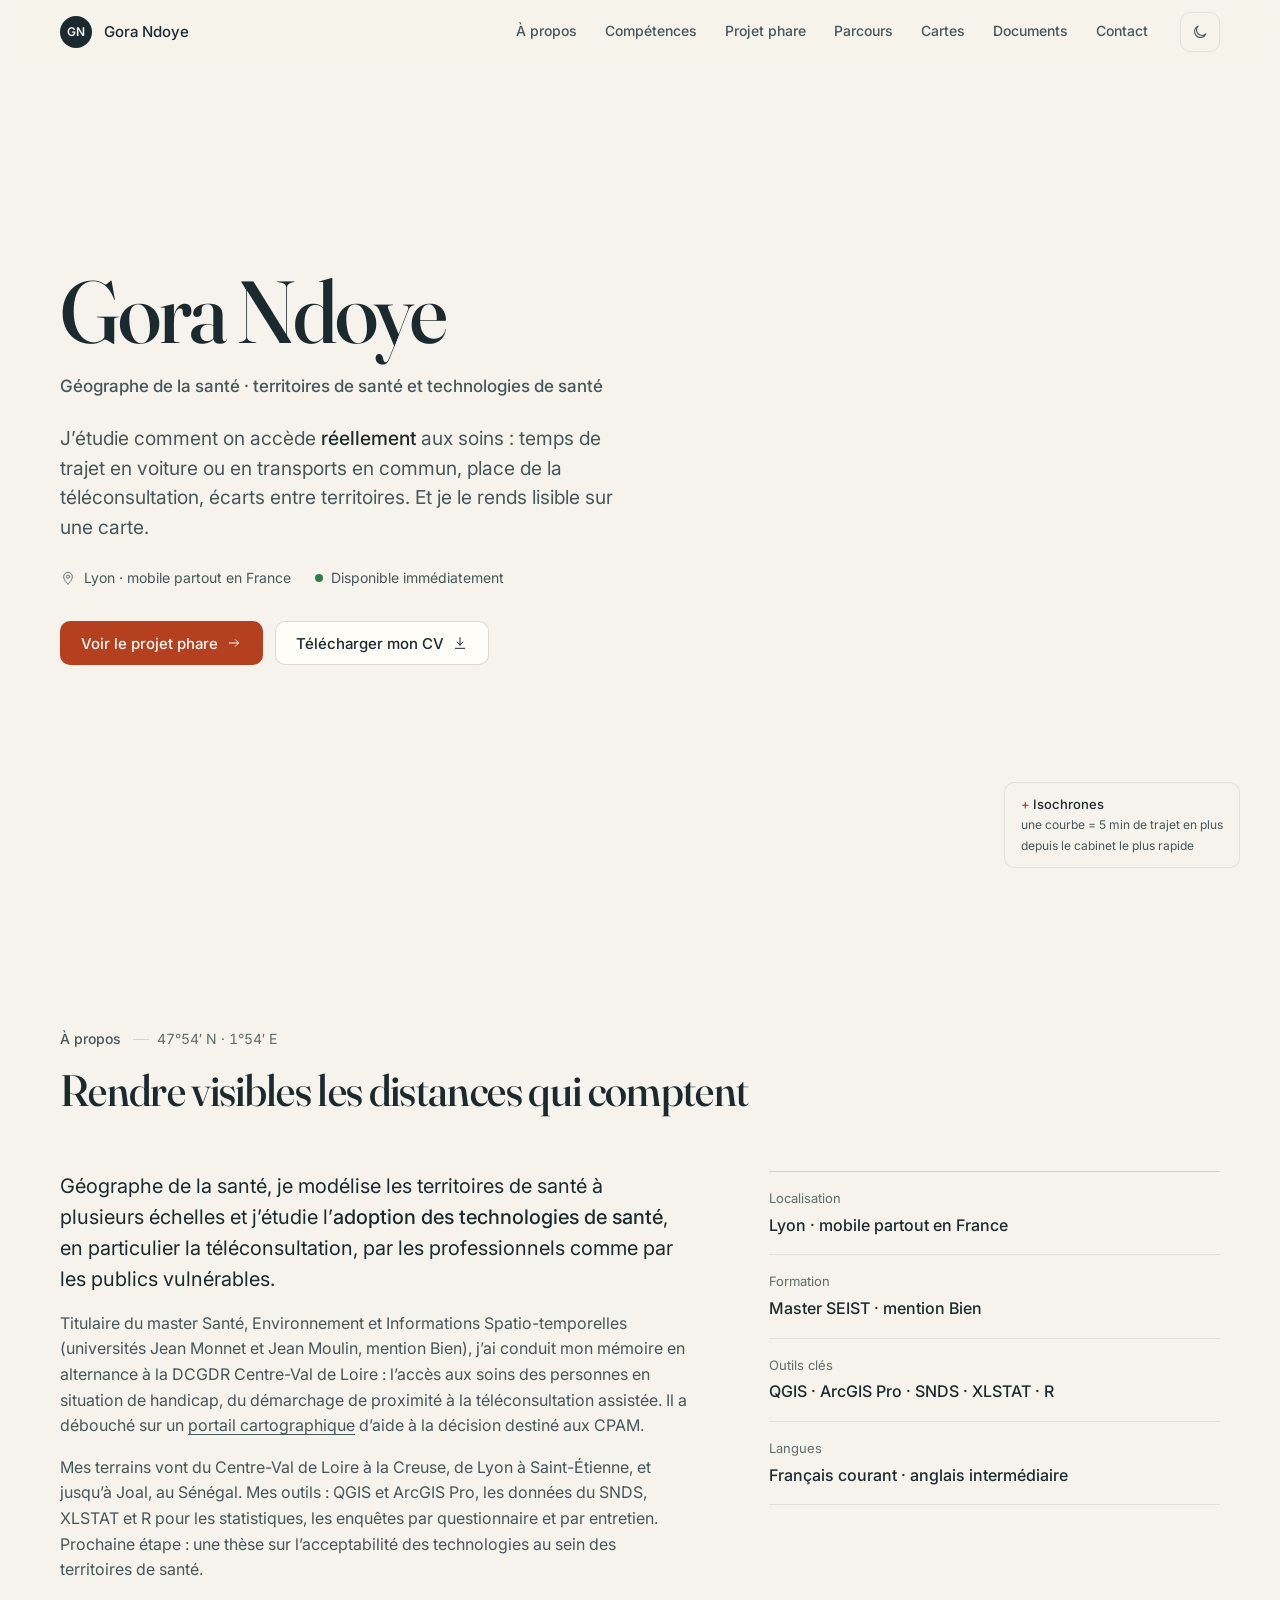
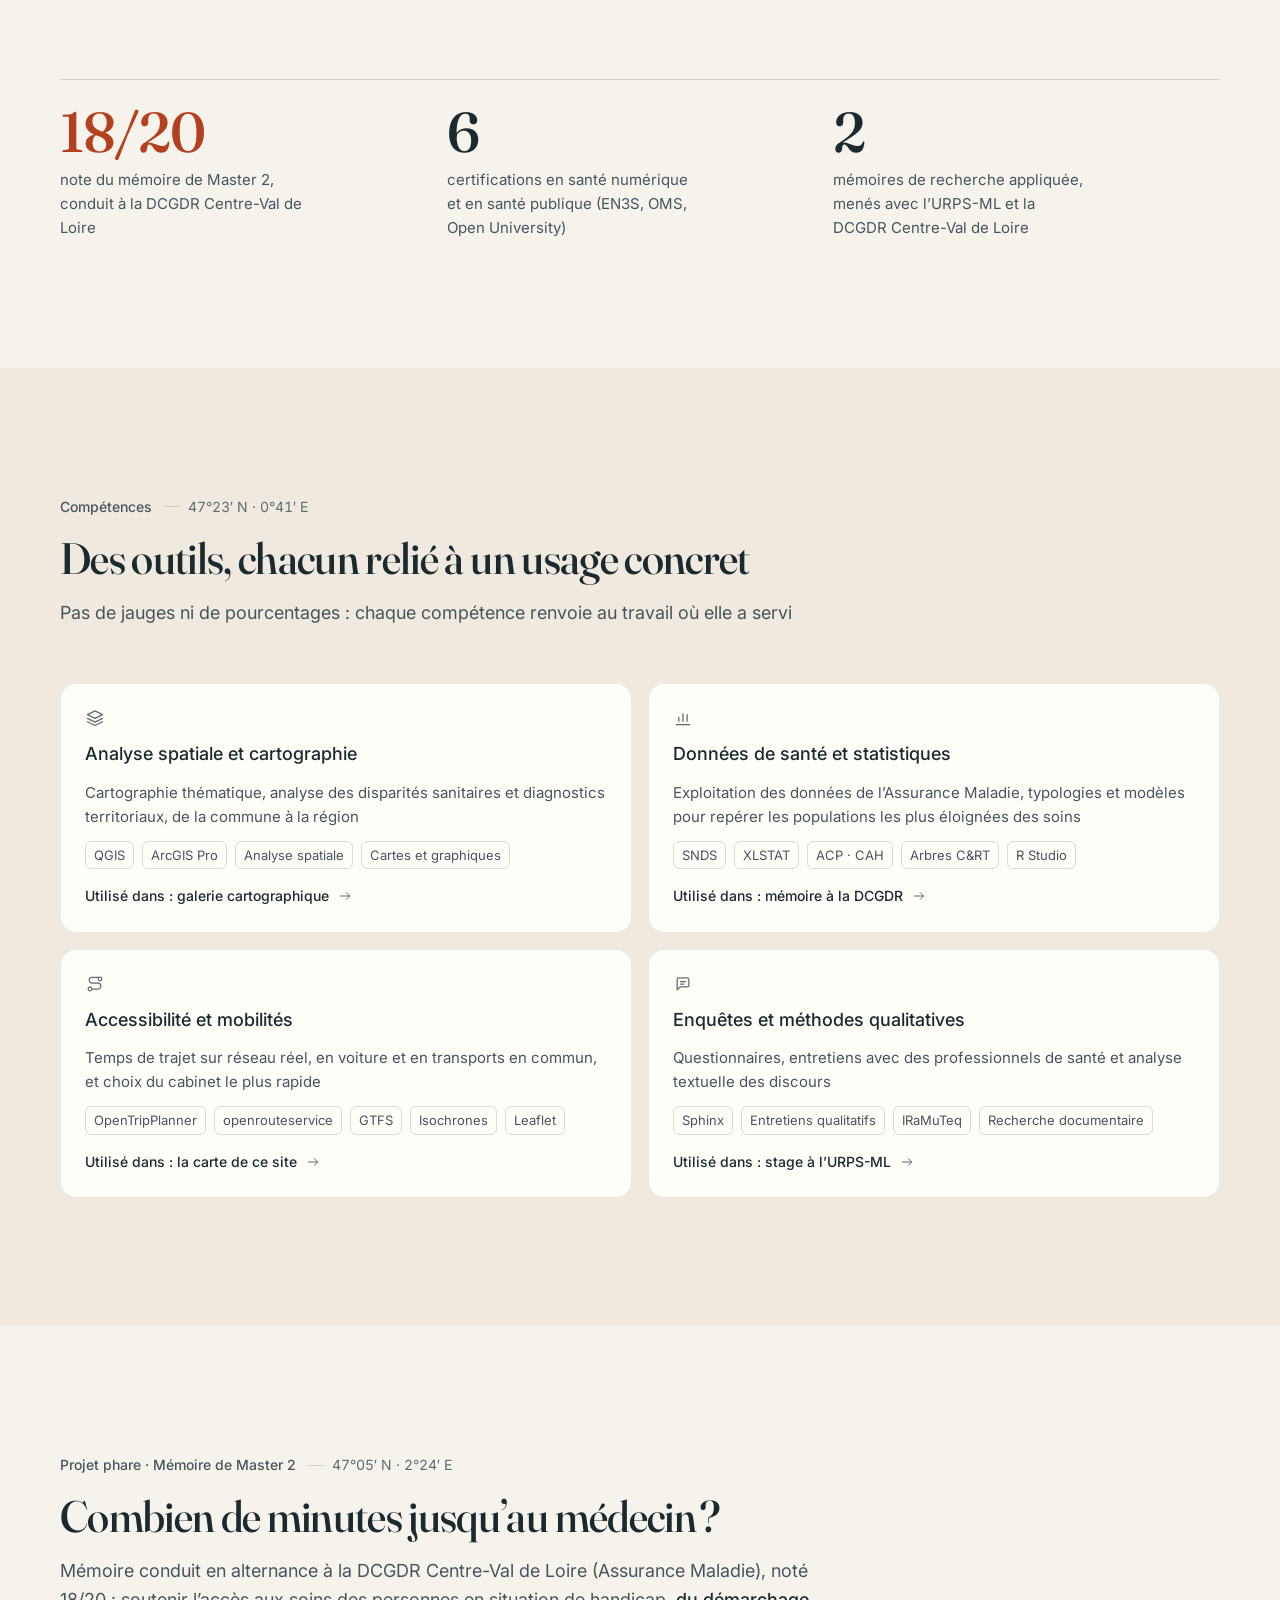
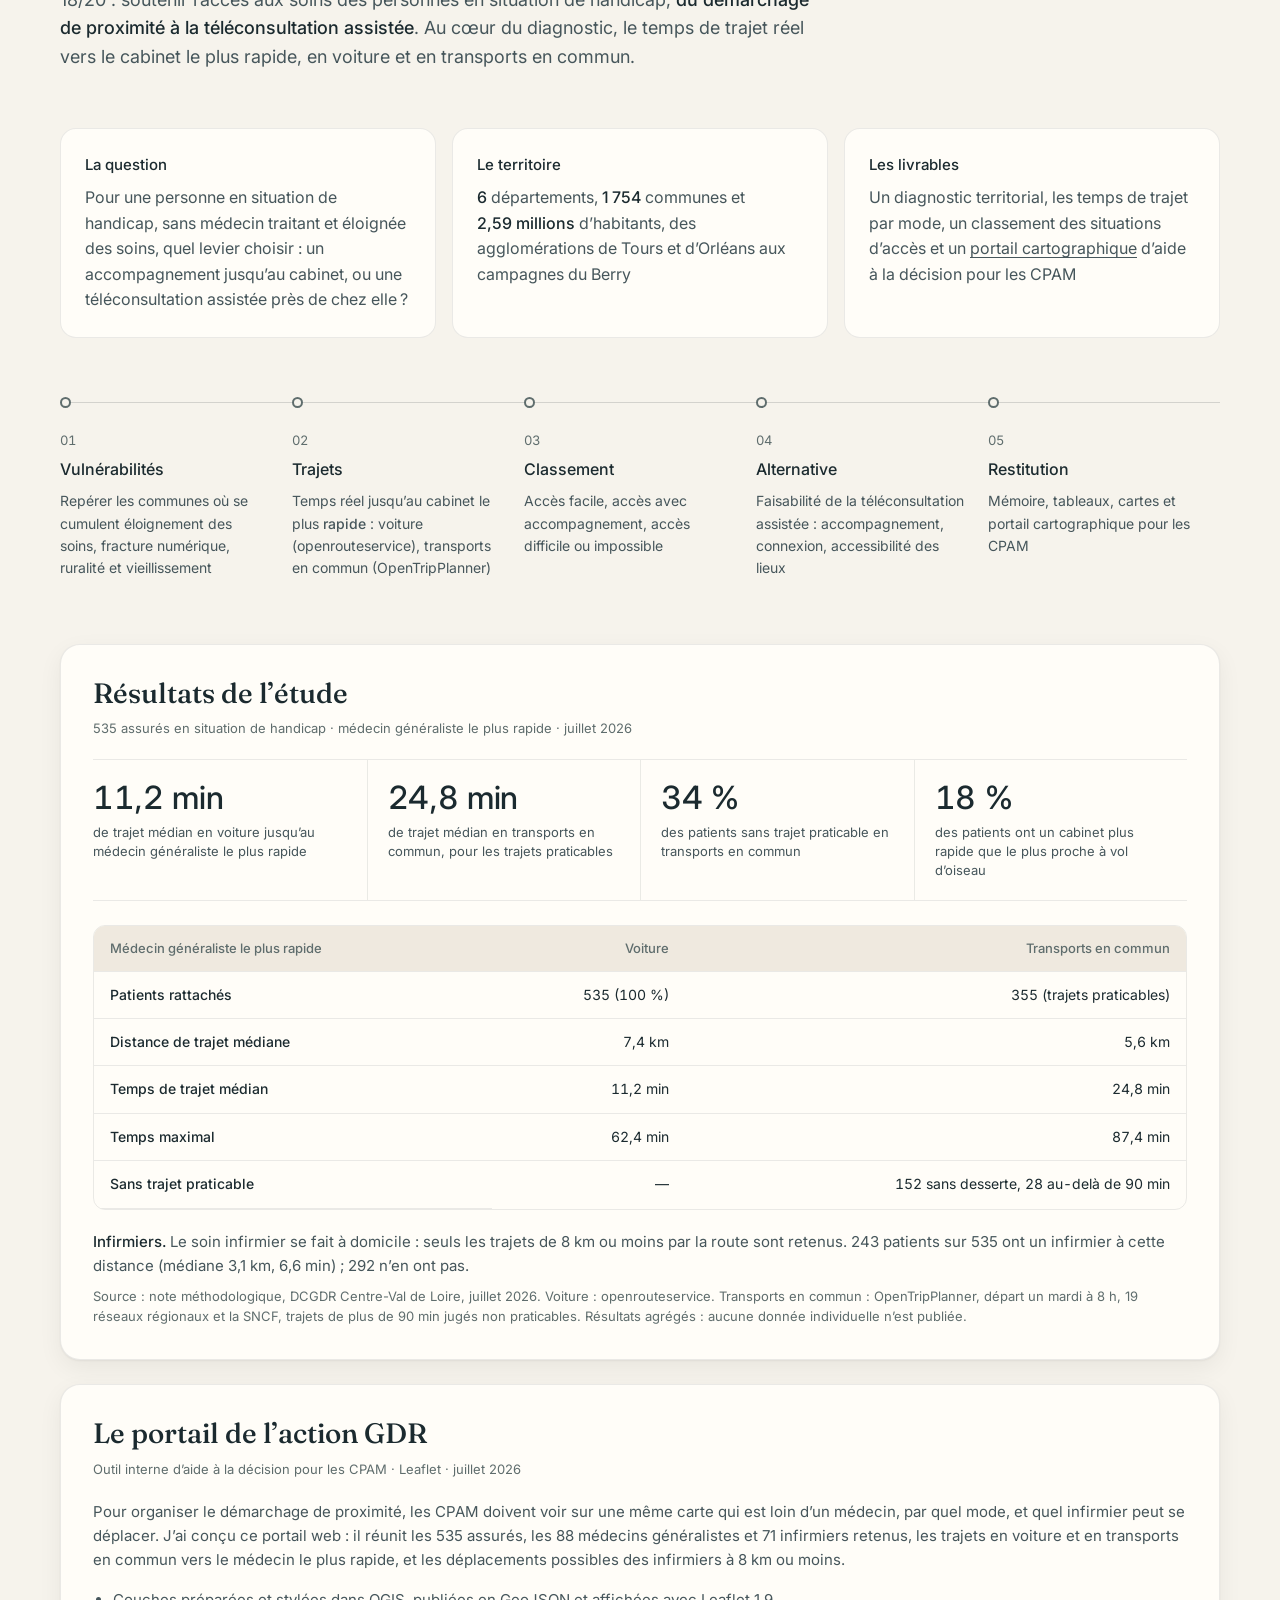
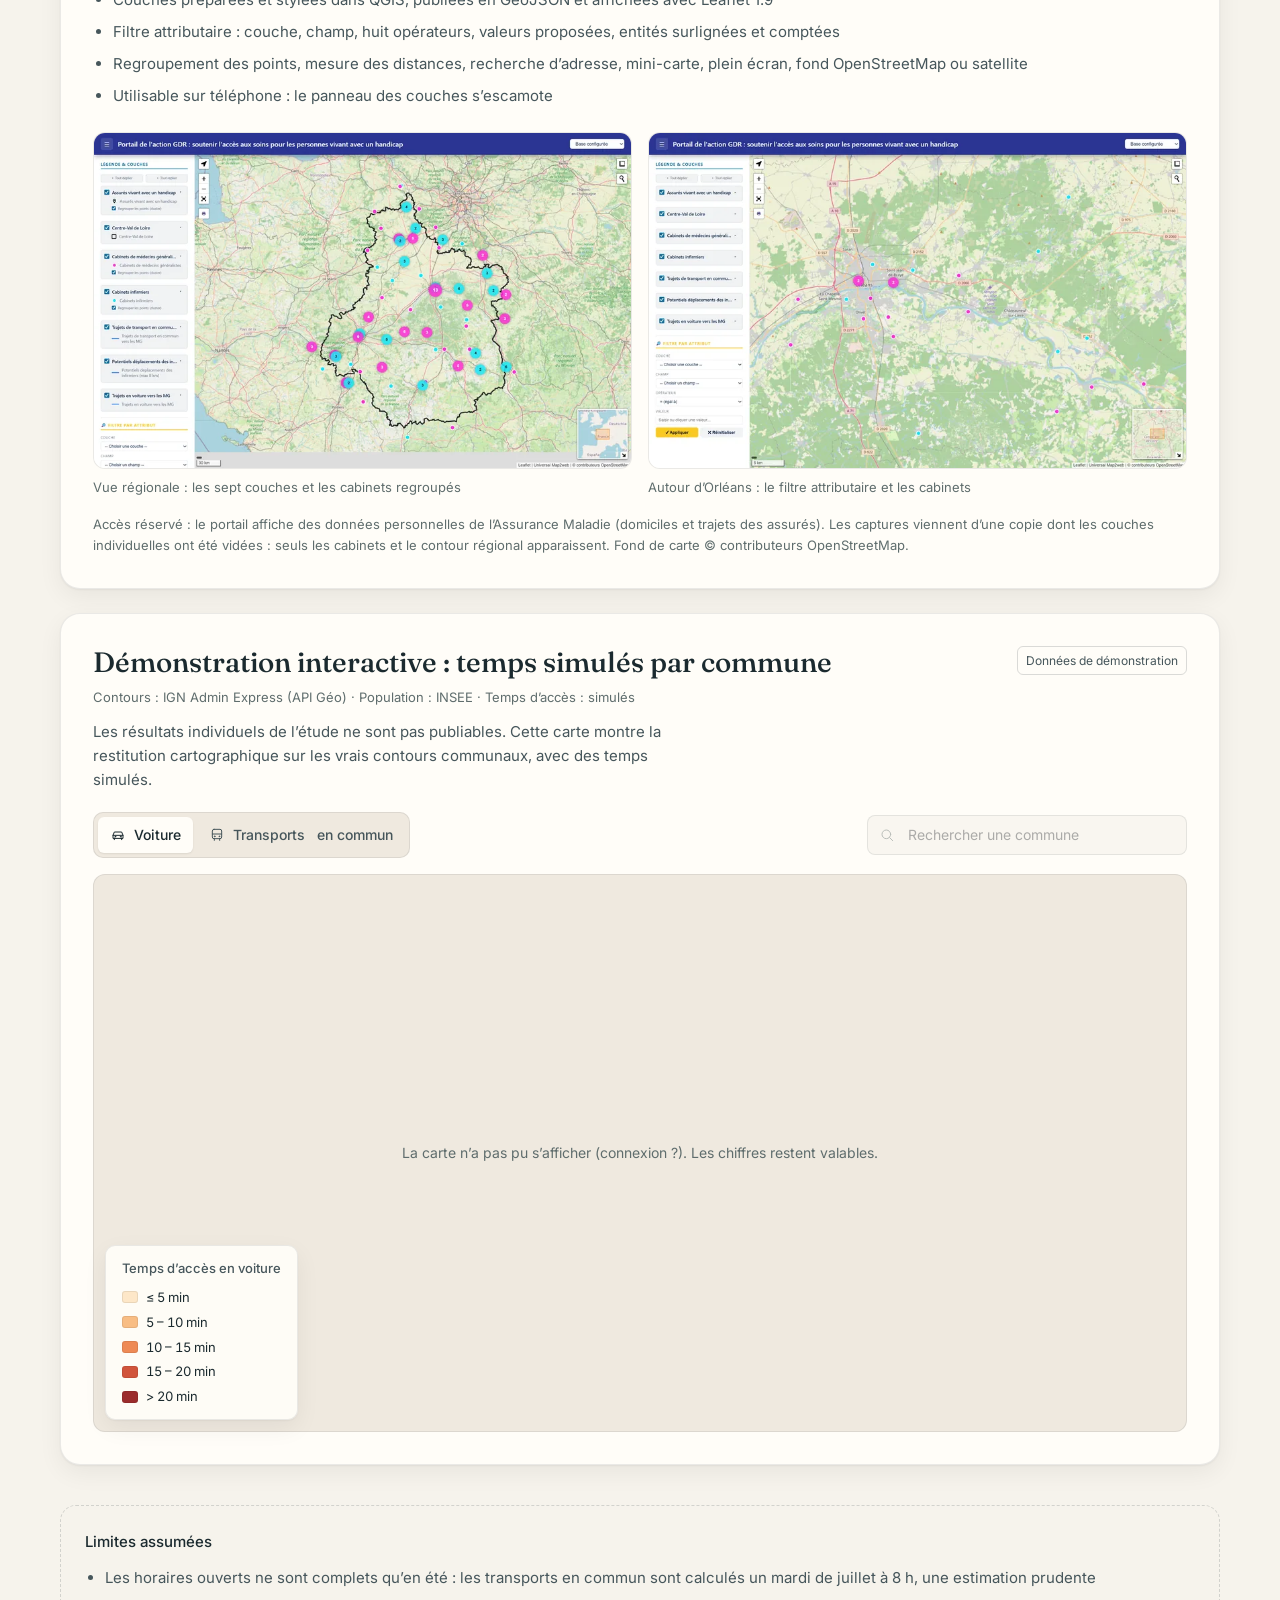
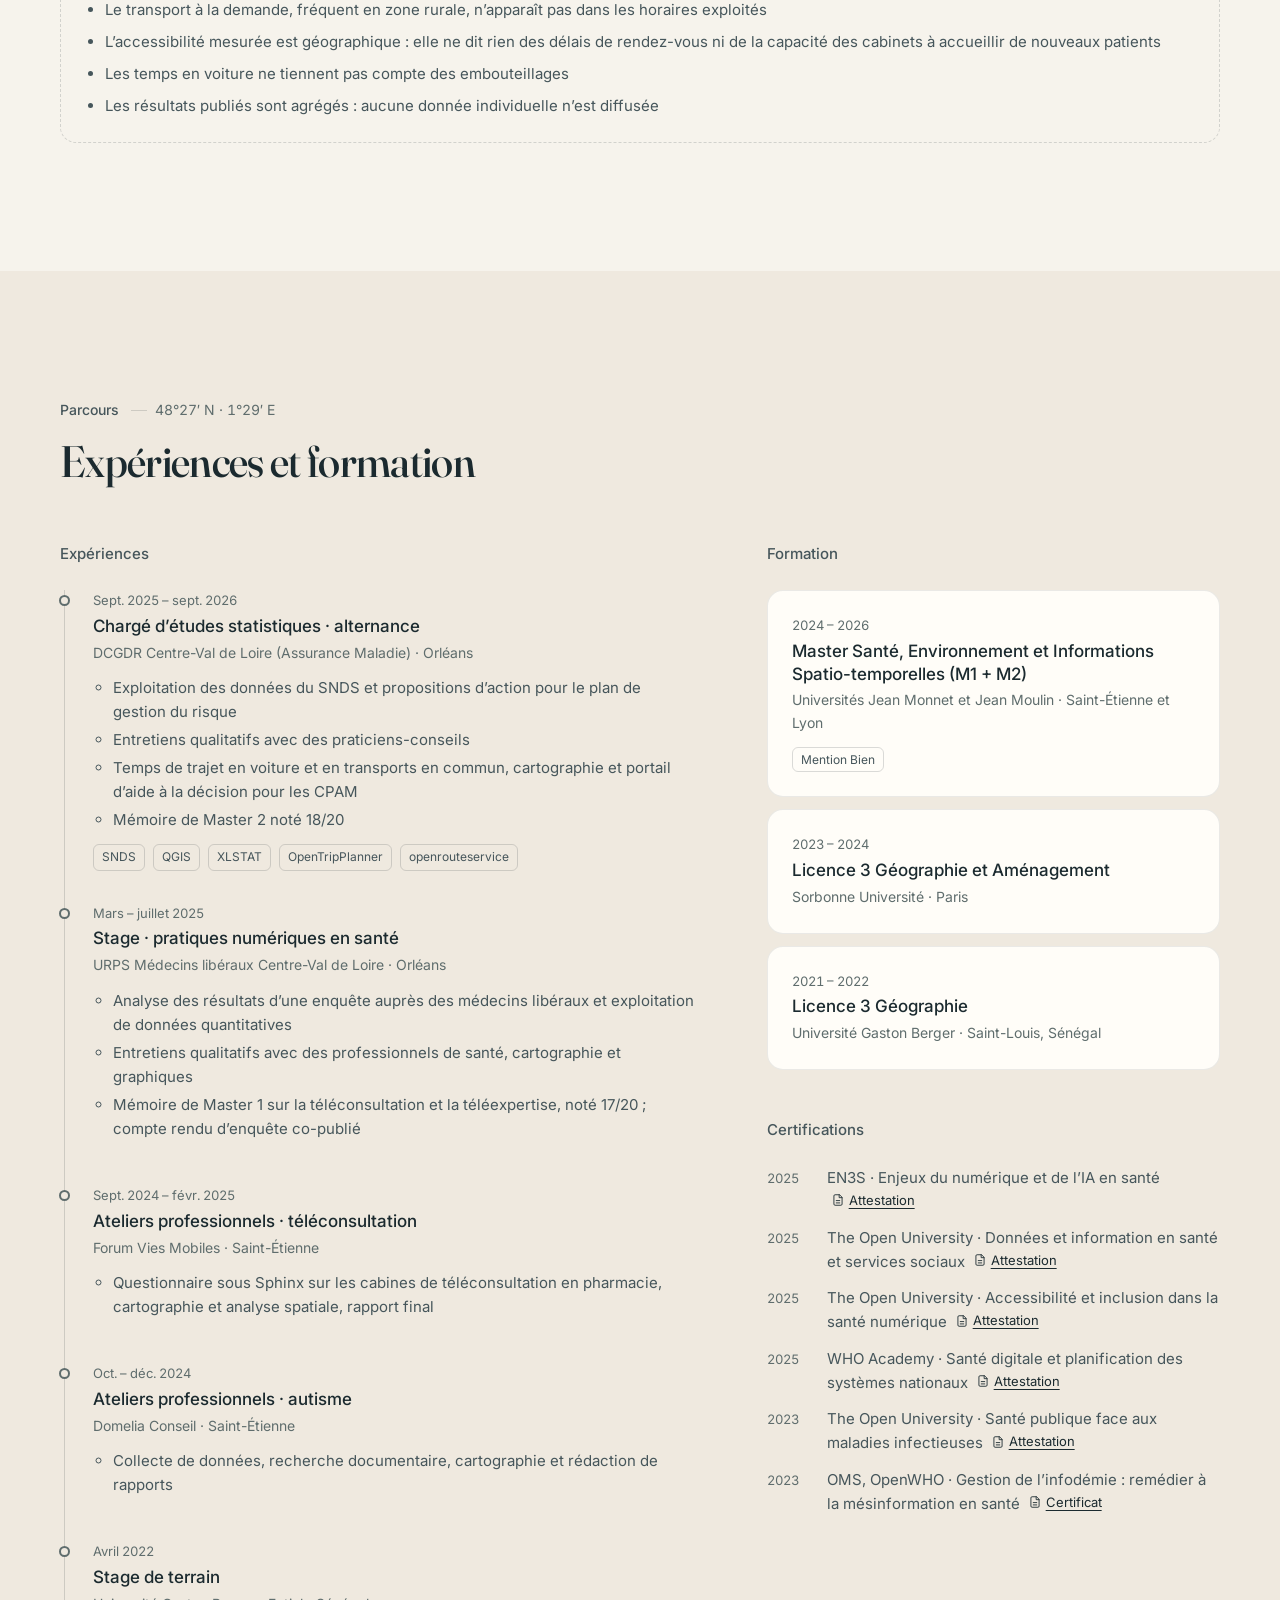
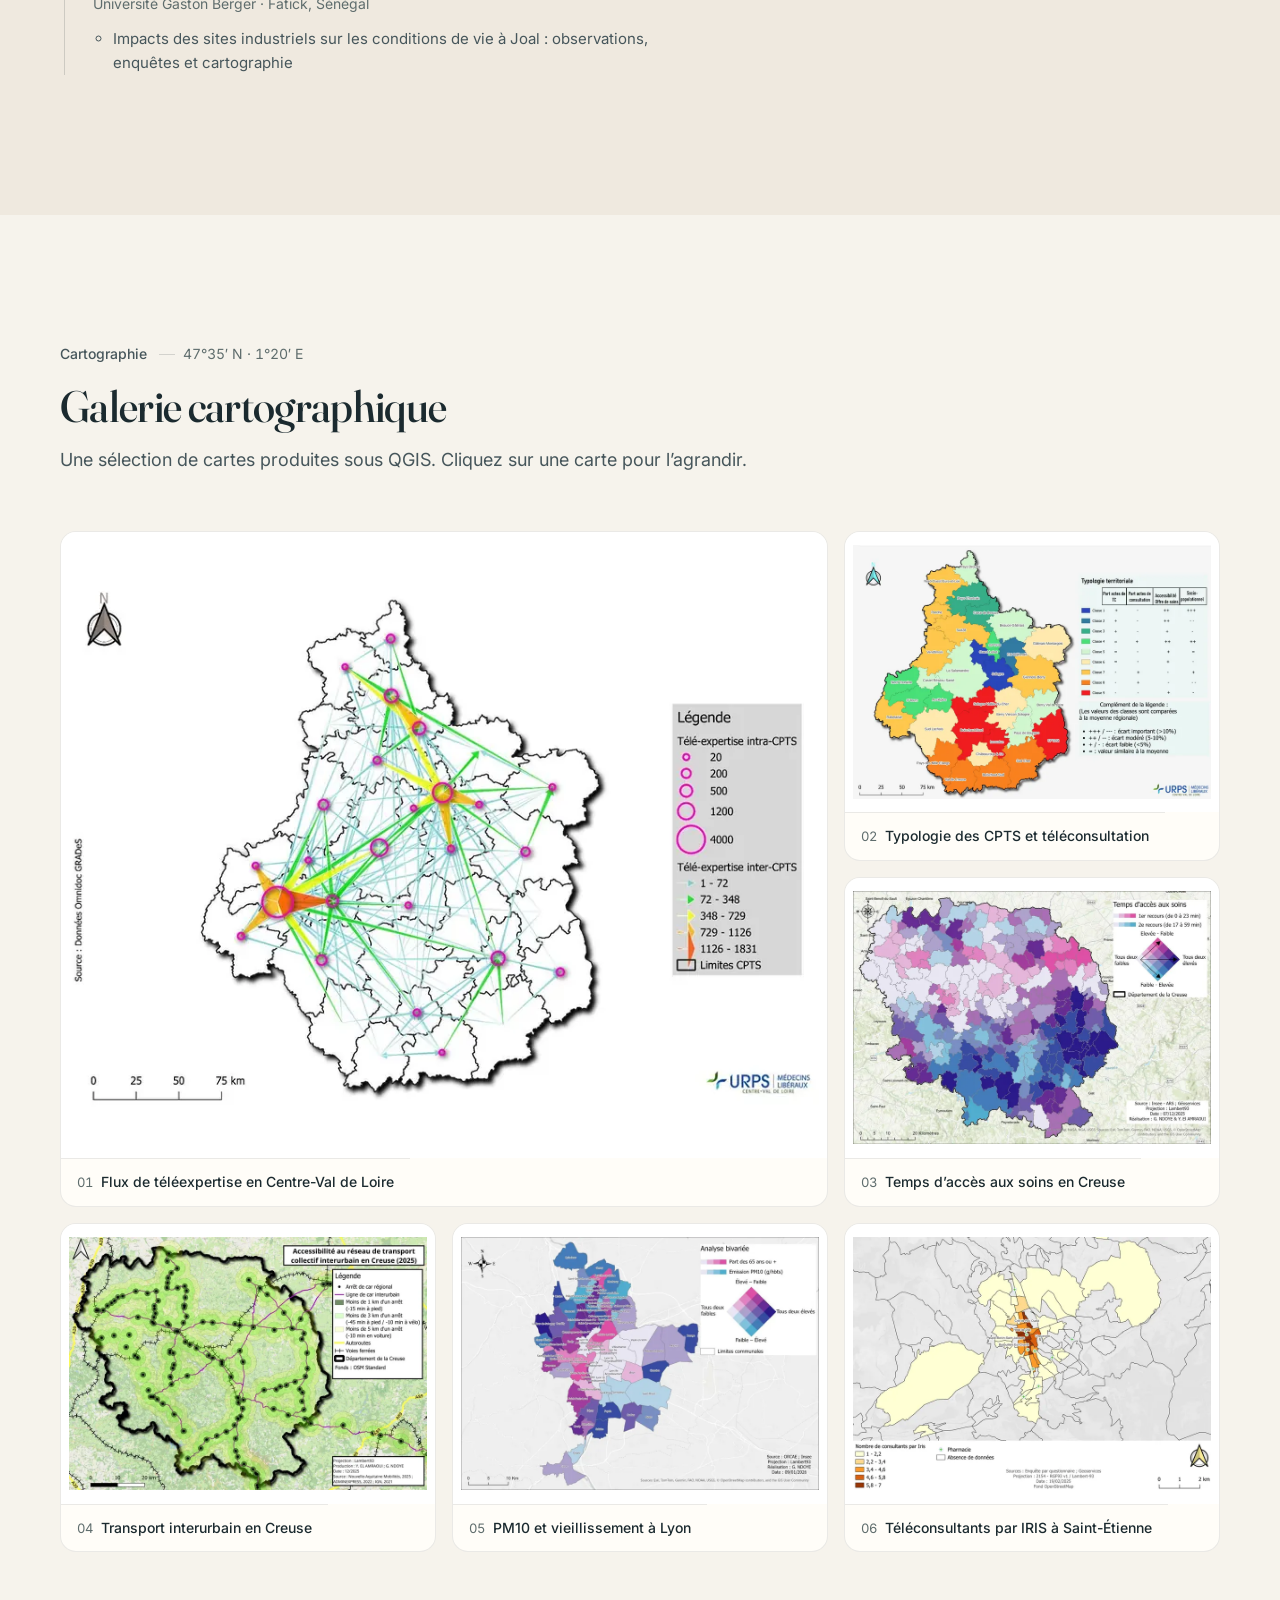
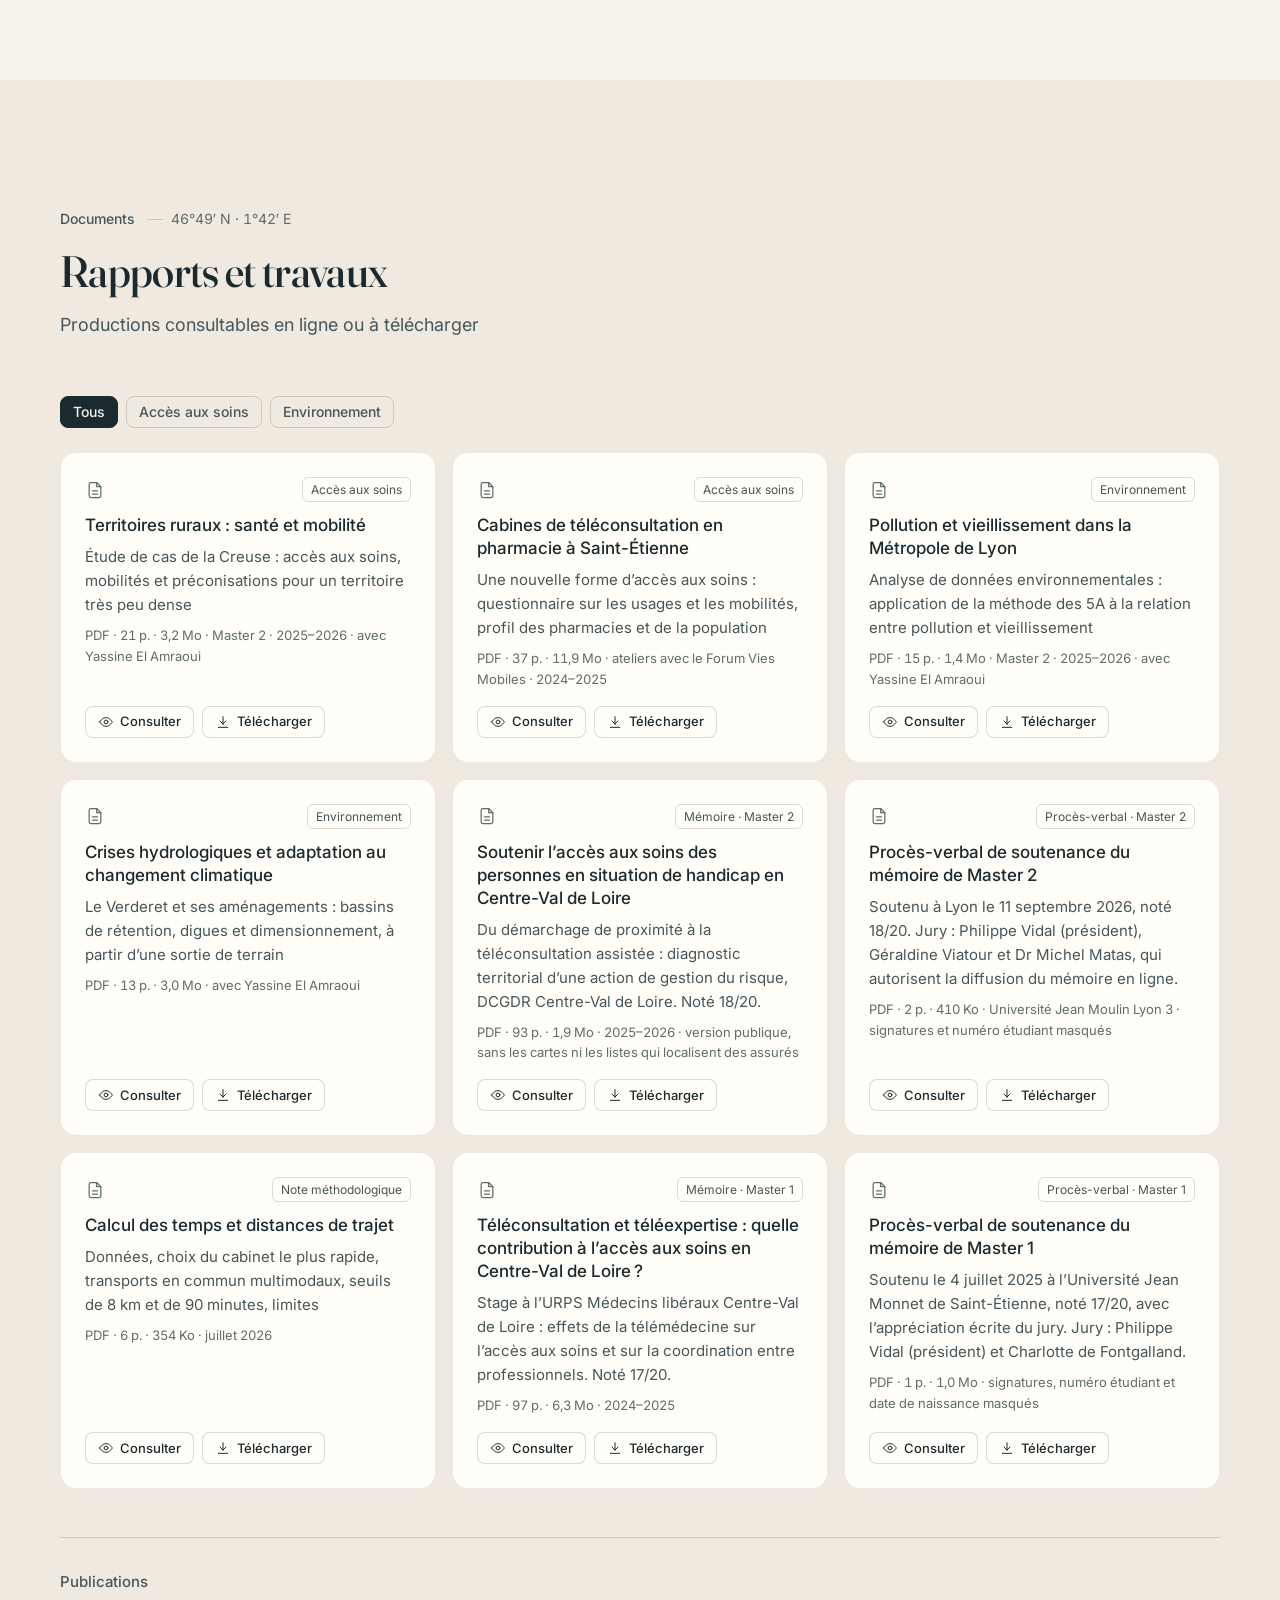
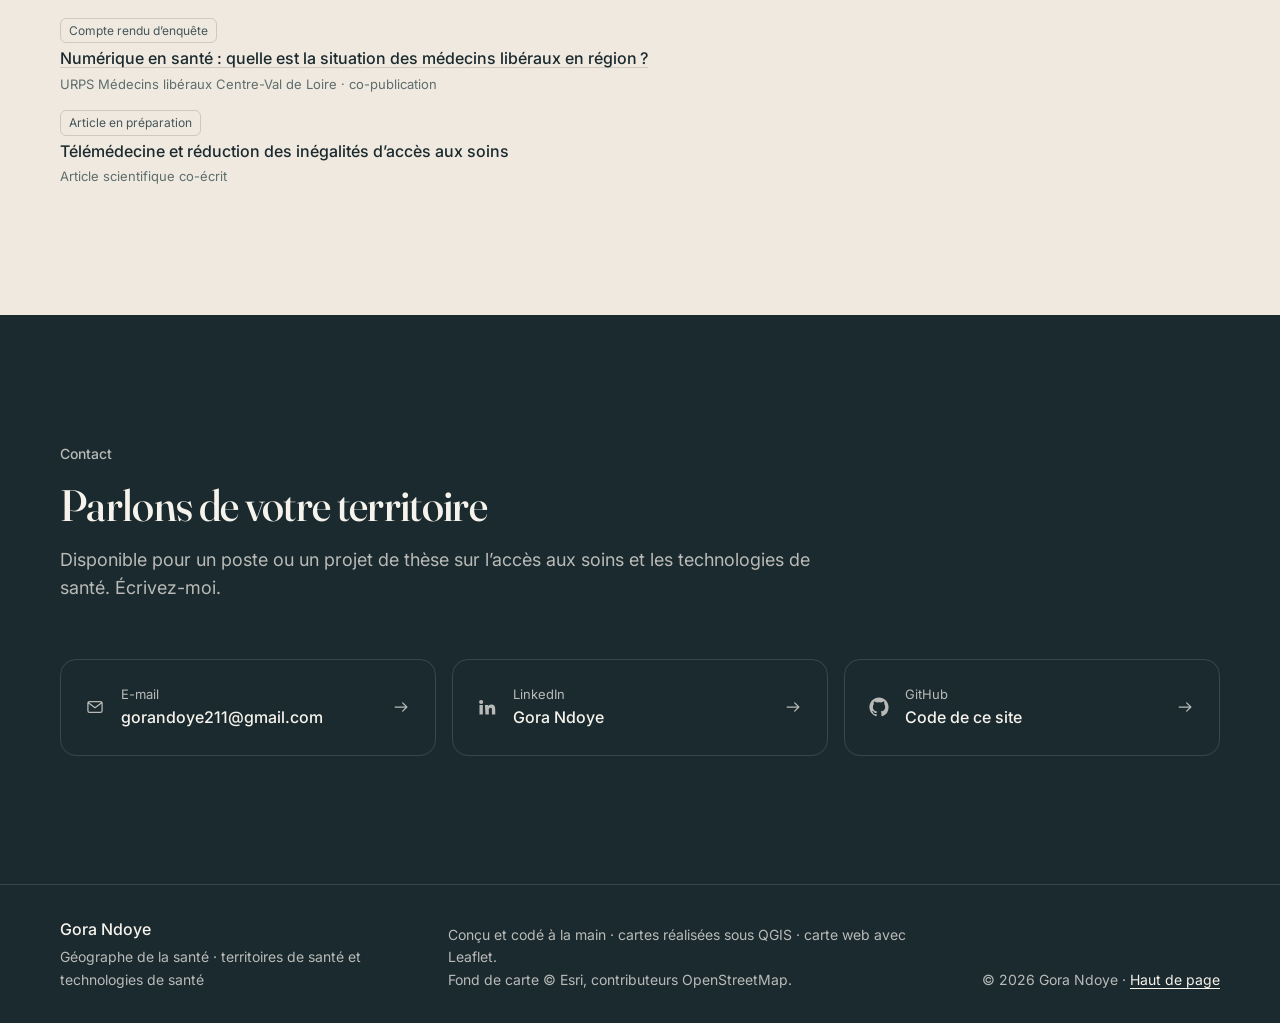
==== index.html @ bcc3973b "Attestations OpenLearn SK320 et OpenWHO : six certifications prouvées - The Open University : « Publ" ====
<!doctype html>
<html lang="fr">
<head>
  <meta charset="utf-8">
  <meta name="viewport" content="width=device-width, initial-scale=1">

  <!-- Titre, description et adresse du site -->
  <title>Gora Ndoye · Géographe de la santé</title>
  <meta name="description" content="Portfolio de Gora Ndoye, géographe de la santé : accès aux soins, temps de trajet réels, téléconsultation et adoption des technologies de santé, analyse spatiale et cartographie.">

  <link rel="canonical" href="https://ala-ji.github.io/">

  <!-- Aperçu LinkedIn et réseaux sociaux (Open Graph) : l’adresse de l’image doit être complète -->
  <meta property="og:type" content="website">
  <meta property="og:locale" content="fr_FR">
  <meta property="og:site_name" content="Gora Ndoye · Portfolio">
  <meta property="og:title" content="Gora Ndoye · Géographe de la santé">
  <meta property="og:description" content="Combien de minutes jusqu’au médecin ? Accès aux soins, téléconsultation et cartes interactives : les travaux d’un géographe de la santé.">

  <meta property="og:url" content="https://ala-ji.github.io/">
  <meta property="og:image" content="https://ala-ji.github.io/assets/img/apercu-linkedin.png">
  <meta property="og:image:width" content="1200">
  <meta property="og:image:height" content="630">
  <meta property="og:image:alt" content="Carte des temps d’accès aux cabinets médicaux en Centre-Val de Loire, avec le nom et le métier de Gora Ndoye.">
  <meta name="twitter:card" content="summary_large_image">

  <meta name="theme-color" content="#f6f3ec" media="(prefers-color-scheme: light)">
  <meta name="theme-color" content="#0f1719" media="(prefers-color-scheme: dark)">
  <link rel="icon" href="assets/img/favicon.svg" type="image/svg+xml">

  <script>
    // Thème appliqué avant l’affichage, pour éviter un flash de couleur
    (function () {
      var root = document.documentElement, t = null;
      root.classList.add('js');
      try { t = localStorage.getItem('theme'); } catch (e) {}
      if (t !== 'light' && t !== 'dark') {
        t = window.matchMedia && window.matchMedia('(prefers-color-scheme: dark)').matches ? 'dark' : 'light';
      }
      root.setAttribute('data-theme', t);
    })();
  </script>

  <link rel="preconnect" href="https://fonts.googleapis.com">
  <link rel="preconnect" href="https://fonts.gstatic.com" crossorigin>
  <link rel="stylesheet" href="https://fonts.googleapis.com/css2?family=Fraunces:opsz,wght@9..144,500&family=Inter:wght@400;500;600&display=swap">
  <link rel="stylesheet" href="css/style.css">
  <script src="js/main.js" defer></script>
  <script src="js/carte.js" defer></script>

  <!-- À MODIFIER : données structurées (aident Google à présenter ton profil) -->
  <script type="application/ld+json">
  {
    "@context": "https://schema.org",
    "@type": "Person",
    "name": "Gora Ndoye",
    "jobTitle": "Géographe de la santé",
    "url": "https://ala-ji.github.io/",
    "address": { "@type": "PostalAddress", "addressLocality": "Lyon", "addressCountry": "FR" },
    "alumniOf": [
      { "@type": "CollegeOrUniversity", "name": "Université Jean Moulin Lyon 3" },
      { "@type": "CollegeOrUniversity", "name": "Université Jean Monnet" },
      { "@type": "CollegeOrUniversity", "name": "Sorbonne Université" },
      { "@type": "CollegeOrUniversity", "name": "Université Gaston Berger" }
    ],
    "knowsAbout": ["Géographie de la santé", "Accès aux soins", "Télémédecine", "Analyse spatiale", "QGIS", "SNDS"],
    "sameAs": ["https://www.linkedin.com/in/gora-ndoye-711526299"]
  }
  </script>
</head>
<body>
  <a class="skip-link" href="#contenu">Aller au contenu</a>

  <!-- Icônes (dessinées pour ce site) -->
  <svg class="sprite" aria-hidden="true" focusable="false">
    <symbol id="i-pin" viewBox="0 0 24 24"><path d="M12 21s-6.5-5.6-6.5-11a6.5 6.5 0 0 1 13 0c0 5.4-6.5 11-6.5 11z"/><circle cx="12" cy="10" r="2.4"/></symbol>
    <symbol id="i-download" viewBox="0 0 24 24"><path d="M12 4v11m0 0-4.5-4.5M12 15l4.5-4.5M5 20h14"/></symbol>
    <symbol id="i-arrow" viewBox="0 0 24 24"><path d="M5 12h14m-5-5 5 5-5 5"/></symbol>
    <symbol id="i-mail" viewBox="0 0 24 24"><rect x="3.5" y="5.5" width="17" height="13" rx="2"/><path d="m4 7 8 6 8-6"/></symbol>
    <symbol id="i-linkedin" viewBox="0 0 24 24"><path fill="currentColor" stroke="none" d="M4.98 3.5a2.5 2.5 0 1 1 0 5 2.5 2.5 0 0 1 0-5zM3 9.5h4V21H3zM9.5 9.5h3.8v1.6h.06c.53-1 1.83-2.06 3.77-2.06 4.03 0 4.77 2.65 4.77 6.1V21h-4v-5.2c0-1.24-.02-2.84-1.73-2.84-1.73 0-2 1.35-2 2.75V21h-4z"/></symbol>
    <symbol id="i-github" viewBox="0 0 24 24"><path fill="currentColor" stroke="none" d="M12 .5C5.73.5.5 5.74.5 12.03c0 5.1 3.29 9.42 7.86 10.95.58.1.79-.25.79-.56v-2c-3.2.7-3.87-1.37-3.87-1.37-.52-1.33-1.28-1.69-1.28-1.69-1.04-.71.08-.7.08-.7 1.16.08 1.77 1.19 1.77 1.19 1.03 1.76 2.7 1.25 3.36.96.1-.75.4-1.25.73-1.54-2.56-.29-5.25-1.28-5.25-5.7 0-1.26.45-2.29 1.19-3.1-.12-.29-.52-1.46.11-3.05 0 0 .97-.31 3.17 1.18a11 11 0 0 1 5.77 0c2.2-1.49 3.17-1.18 3.17-1.18.63 1.59.23 2.76.11 3.05.74.81 1.19 1.84 1.19 3.1 0 4.43-2.7 5.4-5.27 5.69.41.36.78 1.06.78 2.14v3.17c0 .31.21.67.8.56A11.53 11.53 0 0 0 23.5 12.03C23.5 5.74 18.27.5 12 .5z"/></symbol>
    <symbol id="i-sun" viewBox="0 0 24 24"><circle cx="12" cy="12" r="4"/><path d="M12 2.5v2M12 19.5v2M4.6 4.6 6 6M18 18l1.4 1.4M2.5 12h2M19.5 12h2M4.6 19.4 6 18M18 6l1.4-1.4"/></symbol>
    <symbol id="i-moon" viewBox="0 0 24 24"><path d="M20 14.5A8 8 0 1 1 9.5 4a6.5 6.5 0 0 0 10.5 10.5z"/></symbol>
    <symbol id="i-menu" viewBox="0 0 24 24"><path d="M4 7h16M4 12h16M4 17h16"/></symbol>
    <symbol id="i-close" viewBox="0 0 24 24"><path d="M6 6l12 12M18 6 6 18"/></symbol>
    <symbol id="i-file" viewBox="0 0 24 24"><path d="M14 3H7a2 2 0 0 0-2 2v14a2 2 0 0 0 2 2h10a2 2 0 0 0 2-2V8z"/><path d="M14 3v5h5M9 13h6M9 17h6"/></symbol>
    <symbol id="i-eye" viewBox="0 0 24 24"><path d="M2.5 12S6 5.5 12 5.5 21.5 12 21.5 12 18 18.5 12 18.5 2.5 12 2.5 12z"/><circle cx="12" cy="12" r="2.8"/></symbol>
    <symbol id="i-car" viewBox="0 0 24 24"><path d="M4.5 16.5v-4l2-5h11l2 5v4zM6.5 16.5V19M17.5 16.5V19M4.5 12.5h15"/><circle cx="8" cy="14.5" r=".6"/><circle cx="16" cy="14.5" r=".6"/></symbol>
    <symbol id="i-bus" viewBox="0 0 24 24"><rect x="5" y="3.5" width="14" height="14" rx="2.5"/><path d="M5 10.5h14M8 17.5V20M16 17.5V20"/><circle cx="8.5" cy="14" r=".6"/><circle cx="15.5" cy="14" r=".6"/></symbol>
    <symbol id="i-search" viewBox="0 0 24 24"><circle cx="11" cy="11" r="6.5"/><path d="m16 16 4.5 4.5"/></symbol>
    <symbol id="i-chev-left" viewBox="0 0 24 24"><path d="m15 5-7 7 7 7"/></symbol>
    <symbol id="i-chev-right" viewBox="0 0 24 24"><path d="m9 5 7 7-7 7"/></symbol>
    <symbol id="i-route" viewBox="0 0 24 24"><circle cx="6" cy="18" r="2.2"/><circle cx="18" cy="6" r="2.2"/><path d="M8.2 18h7.3a3.5 3.5 0 0 0 0-7h-7a3.5 3.5 0 0 1 0-7h7.3"/></symbol>
    <symbol id="i-layers" viewBox="0 0 24 24"><path d="m12 3.5 9 4.5-9 4.5L3 8z"/><path d="m3 12.5 9 4.5 9-4.5M3 16.5l9 4.5 9-4.5"/></symbol>
    <symbol id="i-code" viewBox="0 0 24 24"><path d="m8.5 7-5 5 5 5M15.5 7l5 5-5 5M13.5 4.5l-3 15"/></symbol>
    <symbol id="i-map" viewBox="0 0 24 24"><path d="M9 4.5 3.5 6.5v13L9 17.5l6 2 5.5-2v-13L15 6.5z"/><path d="M9 4.5v13M15 6.5v13"/></symbol>
    <symbol id="i-chat" viewBox="0 0 24 24"><path d="M5 19V6.5a2 2 0 0 1 2-2h10a2 2 0 0 1 2 2v7a2 2 0 0 1-2 2H8.5z"/><path d="M9 9h6M9 12h4"/></symbol>
    <symbol id="i-chart" viewBox="0 0 24 24"><path d="M4 20h16M7 16v-5M12 16V7M17 16v-8"/></symbol>
  </svg>

  <!-- ===================== EN-TÊTE ===================== -->
  <header class="site-header">
    <div class="wrap header-inner">
      <!-- À MODIFIER : initiales et nom -->
      <a class="brand" href="#accueil" aria-label="Gora Ndoye, retour en haut de page">
        <span class="brand-mark" aria-hidden="true">GN</span>
        <span class="brand-name">Gora Ndoye</span>
      </a>
      <nav class="site-nav" aria-label="Navigation principale">
        <ul class="nav-list" id="menu">
          <li><a href="#apropos">À propos</a></li>
          <li><a href="#competences">Compétences</a></li>
          <li><a href="#projet">Projet phare</a></li>
          <li><a href="#parcours">Parcours</a></li>
          <li><a href="#cartes">Cartes</a></li>
          <li><a href="#documents">Documents</a></li>
          <li><a href="#contact">Contact</a></li>
        </ul>
      </nav>
      <div class="header-actions">
        <button class="icon-btn" id="theme-toggle" type="button" aria-label="Activer le thème sombre">
          <svg class="icon icon-moon" aria-hidden="true"><use href="#i-moon"/></svg>
          <svg class="icon icon-sun" aria-hidden="true"><use href="#i-sun"/></svg>
        </button>
        <button class="icon-btn nav-toggle" id="nav-toggle" type="button" aria-expanded="false" aria-controls="menu" aria-label="Ouvrir le menu">
          <svg class="icon icon-menu" aria-hidden="true"><use href="#i-menu"/></svg>
          <svg class="icon icon-close" aria-hidden="true"><use href="#i-close"/></svg>
        </button>
      </div>
    </div>
  </header>

  <main id="contenu">

    <!-- ===================== ACCUEIL ===================== -->
    <section class="hero" id="accueil" aria-labelledby="hero-titre">
      <canvas class="hero-canvas" id="iso-canvas" aria-hidden="true"></canvas>
      <div class="hero-veil" aria-hidden="true"></div>
      <div class="wrap hero-inner">
        <div class="hero-text">
          <h1 class="hero-title" id="hero-titre">Gora Ndoye</h1>
          <p class="hero-role">Géographe de la santé · territoires de santé et technologies de santé</p>
          <p class="hero-lead">J’étudie comment on accède <strong>réellement</strong> aux soins : temps de trajet en voiture ou en transports en commun, place de la téléconsultation, écarts entre territoires. Et je le rends lisible sur une carte.</p>
          <ul class="hero-meta">
            <li><svg class="icon" aria-hidden="true"><use href="#i-pin"/></svg>Lyon · mobile partout en France</li>
            <!-- À MODIFIER : disponibilité -->
            <li><span class="dot-live" aria-hidden="true"></span>Disponible immédiatement</li>
          </ul>
          <div class="hero-actions">
            <a class="btn btn-primary" href="#projet">Voir le projet phare <svg class="icon" aria-hidden="true"><use href="#i-arrow"/></svg></a>
            <!-- Dépose ton CV sous docs/cv.pdf : le bouton s’active tout seul -->
            <a class="btn btn-ghost" href="docs/cv.pdf" data-fichier download>Télécharger mon CV <svg class="icon" aria-hidden="true"><use href="#i-download"/></svg></a>
          </div>
        </div>
      </div>
      <div class="hero-legend" aria-hidden="true">
        <span class="hero-legend-title"><span class="hero-legend-cross">+</span> Isochrones</span>
        <span>une courbe = 5 min de trajet en plus</span>
        <span>depuis le cabinet le plus rapide</span>
      </div>
    </section>

    <!-- ===================== À PROPOS ===================== -->
    <section class="section" id="apropos" aria-labelledby="apropos-titre">
      <div class="wrap">
        <header class="section-head">
          <p class="kicker">À propos <span class="coord" title="Orléans">47°54′ N · 1°54′ E</span></p>
          <h2 id="apropos-titre">Rendre visibles les distances qui comptent</h2>
        </header>
        <div class="about-grid">
          <div class="about-text">
            <!-- À MODIFIER : ta présentation (trois paragraphes courts suffisent) -->
            <p class="lead">Géographe de la santé, je modélise les territoires de santé à plusieurs échelles et j’étudie l’<strong>adoption des technologies de santé</strong>, en particulier la téléconsultation, par les professionnels comme par les publics vulnérables.</p>
            <p>Titulaire du master Santé, Environnement et Informations Spatio-temporelles (universités Jean Monnet et Jean Moulin, mention Bien), j’ai conduit mon mémoire en alternance à la DCGDR Centre-Val de Loire : l’accès aux soins des personnes en situation de handicap, du démarchage de proximité à la téléconsultation assistée. Il a débouché sur un <a href="#portail">portail cartographique</a> d’aide à la décision destiné aux CPAM.</p>
            <p>Mes terrains vont du Centre-Val de Loire à la Creuse, de Lyon à Saint-Étienne, et jusqu’à Joal, au Sénégal. Mes outils : QGIS et ArcGIS Pro, les données du SNDS, XLSTAT et R pour les statistiques, les enquêtes par questionnaire et par entretien. Prochaine étape : une thèse sur l’acceptabilité des technologies au sein des territoires de santé.</p>
          </div>
          <!-- À MODIFIER : pour ajouter ta photo, voir README, « Images » -->
          <dl class="facts">
            <div><dt>Localisation</dt><dd>Lyon · mobile partout en France</dd></div>
            <div><dt>Formation</dt><dd>Master SEIST · mention Bien</dd></div>
            <div><dt>Outils clés</dt><dd>QGIS · ArcGIS Pro · SNDS · XLSTAT · R</dd></div>
            <div><dt>Langues</dt><dd>Français courant · anglais intermédiaire</dd></div>
          </dl>
        </div>
        <ul class="stats">
          <li class="stat-key"><span class="stat-num">18/20</span><span class="stat-label">note du mémoire de Master 2, conduit à la DCGDR Centre-Val de Loire</span></li>
          <li><span class="stat-num">6</span><span class="stat-label">certifications en santé numérique et en santé publique (EN3S, OMS, Open University)</span></li>
          <li><span class="stat-num">2</span><span class="stat-label">mémoires de recherche appliquée, menés avec l’URPS-ML et la DCGDR Centre-Val de Loire</span></li>
        </ul>
      </div>
    </section>

    <!-- ===================== COMPÉTENCES ===================== -->
    <section class="section section-alt" id="competences" aria-labelledby="competences-titre">
      <div class="wrap">
        <header class="section-head">
          <p class="kicker">Compétences <span class="coord" title="Tours">47°23′ N · 0°41′ E</span></p>
          <h2 id="competences-titre">Des outils, chacun relié à un usage concret</h2>
          <p class="section-intro">Pas de jauges ni de pourcentages : chaque compétence renvoie au travail où elle a servi</p>
        </header>
        <!-- À MODIFIER : garde seulement ce que tu maîtrises vraiment -->
        <div class="skills-grid">
          <article class="skill-card">
            <div class="skill-icon"><svg class="icon" aria-hidden="true"><use href="#i-layers"/></svg></div>
            <h3>Analyse spatiale et cartographie</h3>
            <p>Cartographie thématique, analyse des disparités sanitaires et diagnostics territoriaux, de la commune à la région</p>
            <ul class="chips"><li>QGIS</li><li>ArcGIS Pro</li><li>Analyse spatiale</li><li>Cartes et graphiques</li></ul>
            <a class="skill-link" href="#cartes">Utilisé dans : galerie cartographique <svg class="icon" aria-hidden="true"><use href="#i-arrow"/></svg></a>
          </article>
          <article class="skill-card">
            <div class="skill-icon"><svg class="icon" aria-hidden="true"><use href="#i-chart"/></svg></div>
            <h3>Données de santé et statistiques</h3>
            <p>Exploitation des données de l’Assurance Maladie, typologies et modèles pour repérer les populations les plus éloignées des soins</p>
            <ul class="chips"><li>SNDS</li><li>XLSTAT</li><li>ACP · CAH</li><li>Arbres C&amp;RT</li><li>R Studio</li></ul>
            <a class="skill-link" href="#projet">Utilisé dans : mémoire à la DCGDR <svg class="icon" aria-hidden="true"><use href="#i-arrow"/></svg></a>
          </article>
          <article class="skill-card">
            <div class="skill-icon"><svg class="icon" aria-hidden="true"><use href="#i-route"/></svg></div>
            <h3>Accessibilité et mobilités</h3>
            <p>Temps de trajet sur réseau réel, en voiture et en transports en commun, et choix du cabinet le plus rapide</p>
            <ul class="chips"><li>OpenTripPlanner</li><li>openrouteservice</li><li>GTFS</li><li>Isochrones</li><li>Leaflet</li></ul>
            <a class="skill-link" href="#viz">Utilisé dans : la carte de ce site <svg class="icon" aria-hidden="true"><use href="#i-arrow"/></svg></a>
          </article>
          <article class="skill-card">
            <div class="skill-icon"><svg class="icon" aria-hidden="true"><use href="#i-chat"/></svg></div>
            <h3>Enquêtes et méthodes qualitatives</h3>
            <p>Questionnaires, entretiens avec des professionnels de santé et analyse textuelle des discours</p>
            <ul class="chips"><li>Sphinx</li><li>Entretiens qualitatifs</li><li>IRaMuTeq</li><li>Recherche documentaire</li></ul>
            <a class="skill-link" href="#parcours">Utilisé dans : stage à l’URPS-ML <svg class="icon" aria-hidden="true"><use href="#i-arrow"/></svg></a>
          </article>
        </div>
      </div>
    </section>

    <!-- ===================== PROJET PHARE ===================== -->
    <section class="section" id="projet" aria-labelledby="projet-titre">
      <div class="wrap">
        <header class="section-head">
          <p class="kicker">Projet phare · Mémoire de Master 2 <span class="coord" title="Bourges">47°05′ N · 2°24′ E</span></p>
          <h2 id="projet-titre">Combien de minutes jusqu’au médecin&#8239;?</h2>
          <p class="section-intro">Mémoire conduit en alternance à la DCGDR Centre-Val de Loire (Assurance Maladie), noté 18/20 : soutenir l’accès aux soins des personnes en situation de handicap, <strong>du démarchage de proximité à la téléconsultation assistée</strong>. Au cœur du diagnostic, le temps de trajet réel vers le cabinet le plus rapide, en voiture et en transports en commun.</p>
        </header>

        <div class="context-grid">
          <article class="context-card">
            <h3>La question</h3>
            <p>Pour une personne en situation de handicap, sans médecin traitant et éloignée des soins, quel levier choisir : un accompagnement jusqu’au cabinet, ou une téléconsultation assistée près de chez elle&#8239;?</p>
          </article>
          <article class="context-card">
            <h3>Le territoire</h3>
            <p><strong>6</strong> départements, <strong data-stat="communes">1 754</strong> communes et <strong data-stat="population">2,59 millions</strong> d’habitants, des agglomérations de Tours et d’Orléans aux campagnes du Berry</p>
          </article>
          <article class="context-card">
            <h3>Les livrables</h3>
            <p>Un diagnostic territorial, les temps de trajet par mode, un classement des situations d’accès et un <a href="#portail">portail cartographique</a> d’aide à la décision pour les CPAM</p>
          </article>
        </div>

        <ol class="pipeline">
          <li><span class="step-num">01</span><h3>Vulnérabilités</h3><p>Repérer les communes où se cumulent éloignement des soins, fracture numérique, ruralité et vieillissement</p></li>
          <li><span class="step-num">02</span><h3>Trajets</h3><p>Temps réel jusqu’au cabinet le plus <strong>rapide</strong> : voiture (openrouteservice), transports en commun (OpenTripPlanner)</p></li>
          <li><span class="step-num">03</span><h3>Classement</h3><p>Accès facile, accès avec accompagnement, accès difficile ou impossible</p></li>
          <li><span class="step-num">04</span><h3>Alternative</h3><p>Faisabilité de la téléconsultation assistée : accompagnement, connexion, accessibilité des lieux</p></li>
          <li><span class="step-num">05</span><h3>Restitution</h3><p>Mémoire, tableaux, cartes et portail cartographique pour les CPAM</p></li>
        </ol>

        <div class="results">
          <div class="results-head">
            <h3 class="results-title">Résultats de l’étude</h3>
            <p class="results-sub">535 assurés en situation de handicap · médecin généraliste le plus rapide · juillet 2026</p>
          </div>
          <ul class="kpis">
            <li class="kpi"><span class="kpi-num">11,2&nbsp;min</span><span class="kpi-label">de trajet médian en voiture jusqu’au médecin généraliste le plus rapide</span></li>
            <li class="kpi"><span class="kpi-num">24,8&nbsp;min</span><span class="kpi-label">de trajet médian en transports en commun, pour les trajets praticables</span></li>
            <li class="kpi"><span class="kpi-num">34&nbsp;%</span><span class="kpi-label">des patients sans trajet praticable en transports en commun</span></li>
            <li class="kpi"><span class="kpi-num">18&nbsp;%</span><span class="kpi-label">des patients ont un cabinet plus rapide que le plus proche à vol d’oiseau</span></li>
          </ul>
          <div class="table-scroll">
            <table class="data-table" aria-label="Médecin généraliste le plus rapide : voiture et transports en commun">
              <thead>
                <tr><th scope="col">Médecin généraliste le plus rapide</th><th scope="col">Voiture</th><th scope="col">Transports en commun</th></tr>
              </thead>
              <tbody>
                <tr><th scope="row">Patients rattachés</th><td>535 (100&nbsp;%)</td><td>355 (trajets praticables)</td></tr>
                <tr><th scope="row">Distance de trajet médiane</th><td>7,4&nbsp;km</td><td>5,6&nbsp;km</td></tr>
                <tr><th scope="row">Temps de trajet médian</th><td>11,2&nbsp;min</td><td>24,8&nbsp;min</td></tr>
                <tr><th scope="row">Temps maximal</th><td>62,4&nbsp;min</td><td>87,4&nbsp;min</td></tr>
                <tr><th scope="row">Sans trajet praticable</th><td>—</td><td>152 sans desserte, 28 au-delà de 90&nbsp;min</td></tr>
              </tbody>
            </table>
          </div>
          <p class="results-text"><strong>Infirmiers.</strong> Le soin infirmier se fait à domicile : seuls les trajets de 8&nbsp;km ou moins par la route sont retenus. 243 patients sur 535 ont un infirmier à cette distance (médiane 3,1&nbsp;km, 6,6&nbsp;min) ; 292 n’en ont pas.</p>
          <p class="note">Source : note méthodologique, DCGDR Centre-Val de Loire, juillet 2026. Voiture : openrouteservice. Transports en commun : OpenTripPlanner, départ un mardi à 8&nbsp;h, 19 réseaux régionaux et la SNCF, trajets de plus de 90&nbsp;min jugés non praticables. Résultats agrégés : aucune donnée individuelle n’est publiée.</p>
        </div>

        <div class="results" id="portail">
          <div class="results-head">
            <h3 class="results-title">Le portail de l’action GDR</h3>
            <p class="results-sub">Outil interne d’aide à la décision pour les CPAM · Leaflet · juillet 2026</p>
          </div>
          <p class="results-text">Pour organiser le démarchage de proximité, les CPAM doivent voir sur une même carte qui est loin d’un médecin, par quel mode, et quel infirmier peut se déplacer. J’ai conçu ce portail web : il réunit les 535 assurés, les 88&nbsp;médecins généralistes et 71&nbsp;infirmiers retenus, les trajets en voiture et en transports en commun vers le médecin le plus rapide, et les déplacements possibles des infirmiers à 8&nbsp;km ou moins.</p>
          <ul class="portal-features">
            <li>Couches préparées et stylées dans QGIS, publiées en GeoJSON et affichées avec Leaflet&nbsp;1.9</li>
            <li>Filtre attributaire : couche, champ, huit opérateurs, valeurs proposées, entités surlignées et comptées</li>
            <li>Regroupement des points, mesure des distances, recherche d’adresse, mini-carte, plein écran, fond OpenStreetMap ou satellite</li>
            <li>Utilisable sur téléphone : le panneau des couches s’escamote</li>
          </ul>
          <div class="portal-shots">
            <figure>
              <button type="button" class="shot-btn" data-full="assets/portail/portail-vue.webp" data-legende="Portail de l’action GDR, vue régionale : panneau des sept couches et cabinets regroupés. Capture d’une copie dont les couches individuelles sont vidées. Fond © contributeurs OpenStreetMap.">
                <img src="assets/portail/portail-vue-mini.webp" alt="Capture du portail : panneau des sept couches et carte du Centre-Val de Loire avec les cabinets de médecins généralistes et d’infirmiers regroupés" width="800" height="500" loading="lazy">
              </button>
              <figcaption>Vue régionale : les sept couches et les cabinets regroupés</figcaption>
            </figure>
            <figure>
              <button type="button" class="shot-btn" data-full="assets/portail/portail-zoom.webp" data-legende="Portail de l’action GDR autour d’Orléans : panneau de filtre attributaire et cabinets de médecins généralistes et d’infirmiers. Capture d’une copie dont les couches individuelles sont vidées. Fond © contributeurs OpenStreetMap.">
                <img src="assets/portail/portail-zoom-mini.webp" alt="Capture du portail autour d’Orléans : panneau de filtre attributaire et cabinets de médecins généralistes et d’infirmiers" width="800" height="500" loading="lazy">
              </button>
              <figcaption>Autour d’Orléans : le filtre attributaire et les cabinets</figcaption>
            </figure>
          </div>
          <p class="note">Accès réservé : le portail affiche des données personnelles de l’Assurance Maladie (domiciles et trajets des assurés). Les captures viennent d’une copie dont les couches individuelles ont été vidées : seuls les cabinets et le contour régional apparaissent. Fond de carte © contributeurs OpenStreetMap.</p>
        </div>

        <div class="viz" id="viz">
          <div class="viz-head">
            <div>
              <h3 class="viz-title">Démonstration interactive : temps simulés par commune</h3>
              <p class="viz-sub" id="viz-source">Chargement des données…</p>
            </div>
            <span class="badge-demo" id="badge-demo" hidden>Données de démonstration</span>
          </div>
          <p class="viz-intro">Les résultats individuels de l’étude ne sont pas publiables. Cette carte montre la restitution cartographique sur les vrais contours communaux, avec des temps simulés.</p>

          <div class="viz-toolbar">
            <div class="segmented" role="group" aria-label="Mode de transport affiché">
              <button type="button" class="seg-btn" data-mode="voiture" aria-pressed="true"><svg class="icon" aria-hidden="true"><use href="#i-car"/></svg>Voiture</button>
              <button type="button" class="seg-btn" data-mode="tc" aria-pressed="false"><svg class="icon" aria-hidden="true"><use href="#i-bus"/></svg>Transports<span class="hide-sm">&nbsp;en commun</span></button>
            </div>
            <label class="search">
              <span class="visually-hidden">Rechercher une commune sur la carte</span>
              <svg class="icon" aria-hidden="true"><use href="#i-search"/></svg>
              <input type="search" id="recherche-commune" list="liste-communes" placeholder="Rechercher une commune" autocomplete="off" disabled>
              <datalist id="liste-communes"></datalist>
            </label>
          </div>

          <div class="map-wrap">
            <div class="map" id="carte" role="region" aria-label="Carte interactive des temps d’accès par commune">
              <p class="map-message">La carte se charge…</p>
            </div>
            <div class="legend" id="legende"></div>
          </div>
        </div>

        <div class="limits">
          <h3>Limites assumées</h3>
          <ul>
            <li>Les horaires ouverts ne sont complets qu’en été : les transports en commun sont calculés un mardi de juillet à 8&nbsp;h, une estimation prudente</li>
            <li>Le transport à la demande, fréquent en zone rurale, n’apparaît pas dans les horaires exploités</li>
            <li>L’accessibilité mesurée est géographique : elle ne dit rien des délais de rendez-vous ni de la capacité des cabinets à accueillir de nouveaux patients</li>
            <li>Les temps en voiture ne tiennent pas compte des embouteillages</li>
            <li>Les résultats publiés sont agrégés : aucune donnée individuelle n’est diffusée</li>
          </ul>
        </div>
      </div>
    </section>

    <!-- ===================== PARCOURS ===================== -->
    <section class="section section-alt" id="parcours" aria-labelledby="parcours-titre">
      <div class="wrap">
        <header class="section-head">
          <p class="kicker">Parcours <span class="coord" title="Chartres">48°27′ N · 1°29′ E</span></p>
          <h2 id="parcours-titre">Expériences et formation</h2>
        </header>
        <div class="parcours-grid">
          <div>
            <h3 class="col-title">Expériences</h3>
            <!-- À MODIFIER : tes expériences, de la plus récente à la plus ancienne -->
            <ol class="timeline">
              <li class="tl-item">
                <p class="tl-date">Sept. 2025 – sept. 2026</p>
                <h4>Chargé d’études statistiques · alternance</h4>
                <p class="tl-org">DCGDR Centre-Val de Loire (Assurance Maladie) · Orléans</p>
                <ul class="tl-points">
                  <li>Exploitation des données du SNDS et propositions d’action pour le plan de gestion du risque</li>
                  <li>Entretiens qualitatifs avec des praticiens-conseils</li>
                  <li>Temps de trajet en voiture et en transports en commun, cartographie et portail d’aide à la décision pour les CPAM</li>
                  <li>Mémoire de Master 2 noté 18/20</li>
                </ul>
                <ul class="chips chips-sm"><li>SNDS</li><li>QGIS</li><li>XLSTAT</li><li>OpenTripPlanner</li><li>openrouteservice</li></ul>
              </li>
              <li class="tl-item">
                <p class="tl-date">Mars – juillet 2025</p>
                <h4>Stage · pratiques numériques en santé</h4>
                <p class="tl-org">URPS Médecins libéraux Centre-Val de Loire · Orléans</p>
                <ul class="tl-points">
                  <li>Analyse des résultats d’une enquête auprès des médecins libéraux et exploitation de données quantitatives</li>
                  <li>Entretiens qualitatifs avec des professionnels de santé, cartographie et graphiques</li>
                  <li>Mémoire de Master 1 sur la téléconsultation et la téléexpertise, noté 17/20 ; compte rendu d’enquête co-publié</li>
                </ul>
              </li>
              <li class="tl-item">
                <p class="tl-date">Sept. 2024 – févr. 2025</p>
                <h4>Ateliers professionnels · téléconsultation</h4>
                <p class="tl-org">Forum Vies Mobiles · Saint-Étienne</p>
                <ul class="tl-points">
                  <li>Questionnaire sous Sphinx sur les cabines de téléconsultation en pharmacie, cartographie et analyse spatiale, rapport final</li>
                </ul>
              </li>
              <li class="tl-item">
                <p class="tl-date">Oct. – déc. 2024</p>
                <h4>Ateliers professionnels · autisme</h4>
                <p class="tl-org">Domelia Conseil · Saint-Étienne</p>
                <ul class="tl-points">
                  <li>Collecte de données, recherche documentaire, cartographie et rédaction de rapports</li>
                </ul>
              </li>
              <li class="tl-item">
                <p class="tl-date">Avril 2022</p>
                <h4>Stage de terrain</h4>
                <p class="tl-org">Université Gaston Berger · Fatick, Sénégal</p>
                <ul class="tl-points">
                  <li>Impacts des sites industriels sur les conditions de vie à Joal : observations, enquêtes et cartographie</li>
                </ul>
              </li>
            </ol>
          </div>
          <div>
            <h3 class="col-title">Formation</h3>
            <!-- À MODIFIER : tes diplômes -->
            <ol class="edu-list">
              <li class="edu-item">
                <p class="tl-date">2024 – 2026</p>
                <h4>Master Santé, Environnement et Informations Spatio-temporelles (M1 + M2)</h4>
                <p class="tl-org">Universités Jean Monnet et Jean Moulin · Saint-Étienne et Lyon</p>
                <span class="tag">Mention Bien</span>
              </li>
              <li class="edu-item">
                <p class="tl-date">2023 – 2024</p>
                <h4>Licence 3 Géographie et Aménagement</h4>
                <p class="tl-org">Sorbonne Université · Paris</p>
              </li>
              <li class="edu-item">
                <p class="tl-date">2021 – 2022</p>
                <h4>Licence 3 Géographie</h4>
                <p class="tl-org">Université Gaston Berger · Saint-Louis, Sénégal</p>
              </li>
            </ol>
            <h3 class="col-title col-title-spaced">Certifications</h3>
            <ul class="cert-list">
              <li><span class="tl-date">2025</span><span>EN3S · Enjeux du numérique et de l’IA en santé <a class="cert-link" href="docs/certificat-en3s-numerique-ia-sante.pdf" data-fichier target="_blank" rel="noopener" aria-label="Attestation : enjeux du numérique et de l’IA en santé (PDF)"><svg class="icon" aria-hidden="true"><use href="#i-file"/></svg>Attestation</a></span></li>
              <li><span class="tl-date">2025</span><span>The Open University · Données et information en santé et services sociaux <a class="cert-link" href="docs/certificat-openlearn-m150.pdf" data-fichier target="_blank" rel="noopener" aria-label="Attestation : données et information en santé et services sociaux (PDF)"><svg class="icon" aria-hidden="true"><use href="#i-file"/></svg>Attestation</a></span></li>
              <li><span class="tl-date">2025</span><span>The Open University · Accessibilité et inclusion dans la santé numérique <a class="cert-link" href="docs/certificat-openlearn-k102.pdf" data-fichier target="_blank" rel="noopener" aria-label="Attestation : accessibilité et inclusion dans la santé numérique (PDF)"><svg class="icon" aria-hidden="true"><use href="#i-file"/></svg>Attestation</a></span></li>
              <li><span class="tl-date">2025</span><span>WHO Academy · Santé digitale et planification des systèmes nationaux <a class="cert-link" href="docs/certificat-oms-sante-digitale.pdf" data-fichier target="_blank" rel="noopener" aria-label="Attestation : santé digitale et planification des systèmes nationaux (PDF)"><svg class="icon" aria-hidden="true"><use href="#i-file"/></svg>Attestation</a></span></li>
              <li><span class="tl-date">2023</span><span>The Open University · Santé publique face aux maladies infectieuses <a class="cert-link" href="docs/certificat-openlearn-sk320.pdf" data-fichier target="_blank" rel="noopener" aria-label="Attestation : santé publique face aux maladies infectieuses (PDF)"><svg class="icon" aria-hidden="true"><use href="#i-file"/></svg>Attestation</a></span></li>
              <li><span class="tl-date">2023</span><span>OMS, OpenWHO · Gestion de l’infodémie : remédier à la mésinformation en santé <a class="cert-link" href="docs/certificat-openwho-infodemie.pdf" data-fichier target="_blank" rel="noopener" aria-label="Certificat : gestion de l’infodémie (PDF)"><svg class="icon" aria-hidden="true"><use href="#i-file"/></svg>Certificat</a></span></li>
            </ul>
          </div>
        </div>
      </div>
    </section>

    <!-- ===================== GALERIE CARTOGRAPHIQUE ===================== -->
    <section class="section" id="cartes" aria-labelledby="cartes-titre">
      <div class="wrap">
        <header class="section-head">
          <p class="kicker">Cartographie <span class="coord" title="Blois">47°35′ N · 1°20′ E</span></p>
          <h2 id="cartes-titre">Galerie cartographique</h2>
          <p class="section-intro">Une sélection de cartes produites sous QGIS. Cliquez sur une carte pour l’agrandir.</p>
        </header>
        <!-- Pour ajouter une carte : voir README, « Images ».
             data-full = grande image (visionneuse) · src = vignette · data-legende = texte affiché sous la carte agrandie -->
        <ul class="gallery">
          <li class="gallery-item gallery-wide">
            <button type="button" class="gallery-btn" data-full="assets/cartes/teleexpertise-flux-cvl.webp" data-legende="Flux de téléexpertise entre les CPTS du Centre-Val de Loire, toutes spécialités, d’avril 2023 à mars 2025. Source : GRADeS Centre-Val de Loire. Mémoire de Master 1, URPS Médecins libéraux.">
              <img src="assets/cartes/teleexpertise-flux-cvl-mini.webp" alt="Carte des flux de téléexpertise entre les CPTS du Centre-Val de Loire" width="800" height="566" loading="lazy">
              <span class="gallery-caption"><span class="gallery-num">01</span>Flux de téléexpertise en Centre-Val de Loire</span>
            </button>
          </li>
          <li class="gallery-item">
            <button type="button" class="gallery-btn" data-full="assets/cartes/typologie-teleconsultation-cvl.webp" data-legende="Typologie des territoires de CPTS selon la téléconsultation, l’offre de soins et le profil socio-démographique. Sources : SIAM ERASME 2023, Observatoire des territoires. Mémoire de Master 1, URPS Médecins libéraux.">
              <img src="assets/cartes/typologie-teleconsultation-cvl-mini.webp" alt="Carte de la typologie des CPTS du Centre-Val de Loire selon la téléconsultation" width="800" height="566" loading="lazy">
              <span class="gallery-caption"><span class="gallery-num">02</span>Typologie des CPTS et téléconsultation</span>
            </button>
          </li>
          <li class="gallery-item">
            <button type="button" class="gallery-btn" data-full="assets/cartes/temps-acces-soins-creuse.webp" data-legende="Temps d’accès aux soins de premier et de second recours en Creuse, en analyse bivariée. Sources : Insee, ARS. Réalisée avec Yassine El Amraoui.">
              <img src="assets/cartes/temps-acces-soins-creuse-mini.webp" alt="Carte bivariée des temps d’accès aux soins en Creuse" width="800" height="566" loading="lazy">
              <span class="gallery-caption"><span class="gallery-num">03</span>Temps d’accès aux soins en Creuse</span>
            </button>
          </li>
          <li class="gallery-item">
            <button type="button" class="gallery-btn" data-full="assets/cartes/transport-interurbain-creuse.webp" data-legende="Accessibilité au réseau de transport collectif interurbain en Creuse, 2025 : arrêts de car à moins de 1, 3 et 5 km. Source : Nouvelle-Aquitaine Mobilités. Réalisée avec Yassine El Amraoui.">
              <img src="assets/cartes/transport-interurbain-creuse-mini.webp" alt="Carte de l’accessibilité au réseau de cars interurbains en Creuse" width="800" height="566" loading="lazy">
              <span class="gallery-caption"><span class="gallery-num">04</span>Transport interurbain en Creuse</span>
            </button>
          </li>
          <li class="gallery-item">
            <button type="button" class="gallery-btn" data-full="assets/cartes/pm10-vieillissement-lyon.webp" data-legende="Émissions de PM10 par habitant et part des 65 ans ou plus dans la Métropole de Lyon, en analyse bivariée. Sources : ORCAE, Insee.">
              <img src="assets/cartes/pm10-vieillissement-lyon-mini.webp" alt="Carte bivariée des émissions de PM10 et du vieillissement dans la Métropole de Lyon" width="800" height="566" loading="lazy">
              <span class="gallery-caption"><span class="gallery-num">05</span>PM10 et vieillissement à Lyon</span>
            </button>
          </li>
          <li class="gallery-item">
            <button type="button" class="gallery-btn" data-full="assets/cartes/consultants-iris-saint-etienne.webp" data-legende="Téléconsultation en pharmacie à Saint-Étienne : nombre de consultants par IRIS et localisation des pharmacies. Source : enquête par questionnaire, 2025.">
              <img src="assets/cartes/consultants-iris-saint-etienne-mini.webp" alt="Carte du nombre de téléconsultants par IRIS à Saint-Étienne" width="800" height="566" loading="lazy">
              <span class="gallery-caption"><span class="gallery-num">06</span>Téléconsultants par IRIS à Saint-Étienne</span>
            </button>
          </li>
        </ul>
      </div>
    </section>

    <!-- ===================== DOCUMENTS ===================== -->
    <section class="section section-alt" id="documents" aria-labelledby="documents-titre">
      <div class="wrap">
        <header class="section-head">
          <p class="kicker">Documents <span class="coord" title="Châteauroux">46°49′ N · 1°42′ E</span></p>
          <h2 id="documents-titre">Rapports et travaux</h2>
          <p class="section-intro">Productions consultables en ligne ou à télécharger</p>
        </header>
        <div class="filters" role="group" aria-label="Filtrer les documents par catégorie">
          <button type="button" class="filter-btn" data-filtre="tous" aria-pressed="true">Tous</button>
          <button type="button" class="filter-btn" data-filtre="soins" aria-pressed="false">Accès aux soins</button>
          <button type="button" class="filter-btn" data-filtre="environnement" aria-pressed="false">Environnement</button>        </div>
        <!-- À MODIFIER : dépose tes PDF dans docs/ avec ces noms (ou change les liens) :
             les boutons s’activent tout seuls dès que le fichier existe -->
        <ul class="docs-grid">
          <li class="doc-card" data-cat="soins">
            <div class="doc-top"><svg class="icon doc-icon" aria-hidden="true"><use href="#i-file"/></svg><span class="tag">Accès aux soins</span></div>
            <h3>Territoires ruraux : santé et mobilité</h3>
            <p>Étude de cas de la Creuse : accès aux soins, mobilités et préconisations pour un territoire très peu dense</p>
            <p class="doc-meta">PDF · 21 p. · 3,2 Mo · Master 2 · 2025–2026 · avec Yassine El Amraoui</p>
            <div class="doc-actions">
              <a class="btn btn-small btn-ghost" href="docs/creuse-sante-mobilite.pdf" data-fichier target="_blank" rel="noopener"><svg class="icon" aria-hidden="true"><use href="#i-eye"/></svg>Consulter</a>
              <a class="btn btn-small btn-ghost" href="docs/creuse-sante-mobilite.pdf" data-fichier download><svg class="icon" aria-hidden="true"><use href="#i-download"/></svg>Télécharger</a>
            </div>
          </li>
          <li class="doc-card" data-cat="soins">
            <div class="doc-top"><svg class="icon doc-icon" aria-hidden="true"><use href="#i-file"/></svg><span class="tag">Accès aux soins</span></div>
            <h3>Cabines de téléconsultation en pharmacie à Saint-Étienne</h3>
            <p>Une nouvelle forme d’accès aux soins : questionnaire sur les usages et les mobilités, profil des pharmacies et de la population</p>
            <p class="doc-meta">PDF · 37 p. · 11,9 Mo · ateliers avec le Forum Vies Mobiles · 2024–2025</p>
            <div class="doc-actions">
              <a class="btn btn-small btn-ghost" href="docs/teleconsultation-saint-etienne.pdf" data-fichier target="_blank" rel="noopener"><svg class="icon" aria-hidden="true"><use href="#i-eye"/></svg>Consulter</a>
              <a class="btn btn-small btn-ghost" href="docs/teleconsultation-saint-etienne.pdf" data-fichier download><svg class="icon" aria-hidden="true"><use href="#i-download"/></svg>Télécharger</a>
            </div>
          </li>
          <li class="doc-card" data-cat="environnement">
            <div class="doc-top"><svg class="icon doc-icon" aria-hidden="true"><use href="#i-file"/></svg><span class="tag">Environnement</span></div>
            <h3>Pollution et vieillissement dans la Métropole de Lyon</h3>
            <p>Analyse de données environnementales : application de la méthode des 5A à la relation entre pollution et vieillissement</p>
            <p class="doc-meta">PDF · 15 p. · 1,4 Mo · Master 2 · 2025–2026 · avec Yassine El Amraoui</p>
            <div class="doc-actions">
              <a class="btn btn-small btn-ghost" href="docs/pollution-vieillissement-lyon.pdf" data-fichier target="_blank" rel="noopener"><svg class="icon" aria-hidden="true"><use href="#i-eye"/></svg>Consulter</a>
              <a class="btn btn-small btn-ghost" href="docs/pollution-vieillissement-lyon.pdf" data-fichier download><svg class="icon" aria-hidden="true"><use href="#i-download"/></svg>Télécharger</a>
            </div>
          </li>
          <li class="doc-card" data-cat="environnement">
            <div class="doc-top"><svg class="icon doc-icon" aria-hidden="true"><use href="#i-file"/></svg><span class="tag">Environnement</span></div>
            <h3>Crises hydrologiques et adaptation au changement climatique</h3>
            <p>Le Verderet et ses aménagements : bassins de rétention, digues et dimensionnement, à partir d’une sortie de terrain</p>
            <p class="doc-meta">PDF · 13 p. · 3,0 Mo · avec Yassine El Amraoui</p>
            <div class="doc-actions">
              <a class="btn btn-small btn-ghost" href="docs/verderet-changement-climatique.pdf" data-fichier target="_blank" rel="noopener"><svg class="icon" aria-hidden="true"><use href="#i-eye"/></svg>Consulter</a>
              <a class="btn btn-small btn-ghost" href="docs/verderet-changement-climatique.pdf" data-fichier download><svg class="icon" aria-hidden="true"><use href="#i-download"/></svg>Télécharger</a>
            </div>
          </li>
          <li class="doc-card" data-cat="soins">
            <div class="doc-top"><svg class="icon doc-icon" aria-hidden="true"><use href="#i-file"/></svg><span class="tag">Mémoire · Master 2</span></div>
            <h3>Soutenir l’accès aux soins des personnes en situation de handicap en Centre-Val de Loire</h3>
            <p>Du démarchage de proximité à la téléconsultation assistée : diagnostic territorial d’une action de gestion du risque, DCGDR Centre-Val de Loire. Noté 18/20.</p>
            <p class="doc-meta">PDF · 93 p. · 1,9 Mo · 2025–2026 · version publique, sans les cartes ni les listes qui localisent des assurés</p>
            <div class="doc-actions">
              <a class="btn btn-small btn-ghost" href="docs/memoire-m2-version-publique.pdf" data-fichier target="_blank" rel="noopener"><svg class="icon" aria-hidden="true"><use href="#i-eye"/></svg>Consulter</a>
              <a class="btn btn-small btn-ghost" href="docs/memoire-m2-version-publique.pdf" data-fichier download><svg class="icon" aria-hidden="true"><use href="#i-download"/></svg>Télécharger</a>
            </div>
          </li>
          <li class="doc-card" data-cat="soins">
            <div class="doc-top"><svg class="icon doc-icon" aria-hidden="true"><use href="#i-file"/></svg><span class="tag">Procès-verbal · Master 2</span></div>
            <h3>Procès-verbal de soutenance du mémoire de Master 2</h3>
            <p>Soutenu à Lyon le 11&nbsp;septembre&nbsp;2026, noté 18/20. Jury&nbsp;: Philippe Vidal (président), Géraldine Viatour et Dr&nbsp;Michel Matas, qui autorisent la diffusion du mémoire en ligne.</p>
            <p class="doc-meta">PDF · 2 p. · 410 Ko · Université Jean Moulin Lyon 3 · signatures et numéro étudiant masqués</p>
            <div class="doc-actions">
              <a class="btn btn-small btn-ghost" href="docs/pv-soutenance-m2.pdf" data-fichier target="_blank" rel="noopener"><svg class="icon" aria-hidden="true"><use href="#i-eye"/></svg>Consulter</a>
              <a class="btn btn-small btn-ghost" href="docs/pv-soutenance-m2.pdf" data-fichier download><svg class="icon" aria-hidden="true"><use href="#i-download"/></svg>Télécharger</a>
            </div>
          </li>
          <li class="doc-card" data-cat="soins">
            <div class="doc-top"><svg class="icon doc-icon" aria-hidden="true"><use href="#i-file"/></svg><span class="tag">Note méthodologique</span></div>
            <h3>Calcul des temps et distances de trajet</h3>
            <p>Données, choix du cabinet le plus rapide, transports en commun multimodaux, seuils de 8&nbsp;km et de 90&nbsp;minutes, limites</p>
            <p class="doc-meta">PDF · 6 p. · 354 Ko · juillet 2026</p>
            <div class="doc-actions">
              <a class="btn btn-small btn-ghost" href="docs/note-methodologique.pdf" data-fichier target="_blank" rel="noopener"><svg class="icon" aria-hidden="true"><use href="#i-eye"/></svg>Consulter</a>
              <a class="btn btn-small btn-ghost" href="docs/note-methodologique.pdf" data-fichier download><svg class="icon" aria-hidden="true"><use href="#i-download"/></svg>Télécharger</a>
            </div>
          </li>
          <li class="doc-card" data-cat="soins">
            <div class="doc-top"><svg class="icon doc-icon" aria-hidden="true"><use href="#i-file"/></svg><span class="tag">Mémoire · Master 1</span></div>
            <h3>Téléconsultation et téléexpertise : quelle contribution à l’accès aux soins en Centre-Val de Loire&#8239;?</h3>
            <p>Stage à l’URPS Médecins libéraux Centre-Val de Loire : effets de la télémédecine sur l’accès aux soins et sur la coordination entre professionnels. Noté 17/20.</p>
            <p class="doc-meta">PDF · 97 p. · 6,3 Mo · 2024–2025</p>
            <div class="doc-actions">
              <a class="btn btn-small btn-ghost" href="docs/memoire-m1-urps-ml.pdf" data-fichier target="_blank" rel="noopener"><svg class="icon" aria-hidden="true"><use href="#i-eye"/></svg>Consulter</a>
              <a class="btn btn-small btn-ghost" href="docs/memoire-m1-urps-ml.pdf" data-fichier download><svg class="icon" aria-hidden="true"><use href="#i-download"/></svg>Télécharger</a>
            </div>
          </li>
          <li class="doc-card" data-cat="soins">
            <div class="doc-top"><svg class="icon doc-icon" aria-hidden="true"><use href="#i-file"/></svg><span class="tag">Procès-verbal · Master 1</span></div>
            <h3>Procès-verbal de soutenance du mémoire de Master 1</h3>
            <p>Soutenu le 4&nbsp;juillet&nbsp;2025 à l’Université Jean Monnet de Saint-Étienne, noté 17/20, avec l’appréciation écrite du jury. Jury&nbsp;: Philippe Vidal (président) et Charlotte de Fontgalland.</p>
            <p class="doc-meta">PDF · 1 p. · 1,0 Mo · signatures, numéro étudiant et date de naissance masqués</p>
            <div class="doc-actions">
              <a class="btn btn-small btn-ghost" href="docs/pv-soutenance-m1.pdf" data-fichier target="_blank" rel="noopener"><svg class="icon" aria-hidden="true"><use href="#i-eye"/></svg>Consulter</a>
              <a class="btn btn-small btn-ghost" href="docs/pv-soutenance-m1.pdf" data-fichier download><svg class="icon" aria-hidden="true"><use href="#i-download"/></svg>Télécharger</a>
            </div>
          </li>
        </ul>
        <p class="filters-empty" id="docs-vide" hidden>Aucun document dans cette catégorie pour l’instant.</p>

        <div class="publications">
          <h3 class="col-title">Publications</h3>
          <ul class="pub-list">
            <li>
              <span class="tag">Compte rendu d’enquête</span>
              <a href="https://urpsml-centre.org/etude-numerique-en-sante-quelle-est-la-situation-des-medecins-liberaux-en-region/" target="_blank" rel="noopener">Numérique en santé : quelle est la situation des médecins libéraux en région&#8239;?</a>
              <span class="pub-meta">URPS Médecins libéraux Centre-Val de Loire · co-publication</span>
            </li>
            <li>
              <span class="tag">Article en préparation</span>
              <span class="pub-title">Télémédecine et réduction des inégalités d’accès aux soins</span>
              <span class="pub-meta">Article scientifique co-écrit</span>
            </li>
          </ul>
        </div>
      </div>
    </section>

    <!-- ===================== CONTACT ===================== -->
    <section class="section section-contact" id="contact" aria-labelledby="contact-titre">
      <div class="wrap">
        <header class="section-head">
          <p class="kicker">Contact</p>
          <h2 id="contact-titre">Parlons de votre territoire</h2>
          <p class="section-intro">Disponible pour un poste ou un projet de thèse sur l’accès aux soins et les technologies de santé. Écrivez-moi.</p>
        </header>
        <!-- Contact -->
        <ul class="contact-grid">
          <li>
            <a class="contact-card" href="mailto:gorandoye211@gmail.com">
              <svg class="icon" aria-hidden="true"><use href="#i-mail"/></svg>
              <span><span class="contact-label">E-mail</span><span class="contact-value">gorandoye211@gmail.com</span></span>
              <svg class="icon contact-arrow" aria-hidden="true"><use href="#i-arrow"/></svg>
            </a>
          </li>
          <li>
            <a class="contact-card" href="https://www.linkedin.com/in/gora-ndoye-711526299" target="_blank" rel="noopener">
              <svg class="icon" aria-hidden="true"><use href="#i-linkedin"/></svg>
              <span><span class="contact-label">LinkedIn</span><span class="contact-value">Gora Ndoye</span></span>
              <svg class="icon contact-arrow" aria-hidden="true"><use href="#i-arrow"/></svg>
            </a>
          </li>
          <li>
            <a class="contact-card" href="https://github.com/Ala-ji/ala-ji.github.io" target="_blank" rel="noopener">
              <svg class="icon" aria-hidden="true"><use href="#i-github"/></svg>
              <span><span class="contact-label">GitHub</span><span class="contact-value">Code de ce site</span></span>
              <svg class="icon contact-arrow" aria-hidden="true"><use href="#i-arrow"/></svg>
            </a>
          </li>
        </ul>
      </div>
    </section>
  </main>

  <!-- ===================== PIED DE PAGE ===================== -->
  <footer class="site-footer">
    <div class="wrap footer-inner">
      <div>
        <p class="footer-name">Gora Ndoye</p>
        <p>Géographe de la santé · territoires de santé et technologies de santé</p>
      </div>
      <p>Conçu et codé à la main · cartes réalisées sous QGIS · carte web avec Leaflet.<br>Fond de carte © Esri, contributeurs OpenStreetMap.</p>
      <p>© <span id="annee">2026</span> Gora Ndoye · <a href="#accueil">Haut de page</a></p>
    </div>
  </footer>

  <!-- ===================== VISIONNEUSE ===================== -->
  <dialog class="lightbox" id="lightbox" aria-label="Visionneuse de cartes">
    <button type="button" class="lb-btn lb-close" data-lb="fermer" aria-label="Fermer la visionneuse"><svg class="icon" aria-hidden="true"><use href="#i-close"/></svg></button>
    <button type="button" class="lb-btn lb-prev" data-lb="prec" aria-label="Carte précédente"><svg class="icon" aria-hidden="true"><use href="#i-chev-left"/></svg></button>
    <figure class="lb-figure">
      <img id="lb-img" src="data:," alt="">
      <figcaption><span class="lb-count" id="lb-compteur"></span><span id="lb-legende"></span></figcaption>
    </figure>
    <button type="button" class="lb-btn lb-next" data-lb="suiv" aria-label="Carte suivante"><svg class="icon" aria-hidden="true"><use href="#i-chev-right"/></svg></button>
  </dialog>
</body>
</html>
---- css/style.css ----
/* ==========================================================================
   Portfolio · feuille de style
   Direction : l'atlas et le carnet de terrain. Papier crème, encre bleu-noir,
   un seul accent (le crayon rouge du cartographe), réservé à l'action
   principale, à la carte et au chiffre qui compte.

   1. Jetons (couleurs, typographie, espacements) · thèmes clair et sombre
   2. Base
   3. Composants communs
   4. En-tête et navigation
   5. Accueil
   6. Sections
   7. Carte interactive (Leaflet)
   8. Visionneuse
   9. Pied de page
   10. Écrans moyens et petits
   11. Mouvement réduit
   Espacements sur une grille de 4 px.
   ========================================================================== */

/* 1. Jetons ---------------------------------------------------------------- */
:root {
  color-scheme: light;
  --bg: #f6f3ec;
  --bg-alt: #efe9df;
  --surface: #fffdf8;
  --ink: #1b2a2f;
  --ink-soft: #46565b;
  --ink-faint: #5f6d6d;
  --line: rgba(27, 42, 47, 0.09);
  --line-strong: rgba(27, 42, 47, 0.16);
  --accent: #b5401f;
  --accent-hover: #963217;
  --on-accent: #fffaf5;
  --positive: #2f7d4f;
  --shadow: 0 1px 2px rgba(0, 0, 0, 0.05), 0 8px 24px rgba(0, 0, 0, 0.06);
  --header-bg: rgba(246, 243, 236, 0.86);
  --veil-rgb: 246, 243, 236;
  --map-stroke: rgba(255, 255, 255, 0.8);
  --map-null: #b4b8b0;
  --contact-bg: #1b2a2f;
  --contact-ink: #f6f3ec;
  --contact-muted: rgba(246, 243, 236, 0.72);
  --contact-line: rgba(246, 243, 236, 0.14);
  --contact-line-strong: rgba(246, 243, 236, 0.28);

  --font-display: "Fraunces", Georgia, "Times New Roman", serif;
  --font-body: "Inter", system-ui, -apple-system, "Segoe UI", Roboto, sans-serif;
  --maxw: 1160px;
  --gutter: clamp(16px, 4vw, 40px);
  --radius: 16px;
  --radius-control: 8px;
  --radius-tag: 6px;
  --header-h: 64px;
  --ease: cubic-bezier(0.22, 1, 0.36, 1);
}

:root[data-theme="dark"] {
  color-scheme: dark;
  --bg: #0f1719;
  --bg-alt: #162124;
  --surface: #182428;
  --ink: #ece7dc;
  --ink-soft: #b4bbb6;
  --ink-faint: #8d9894;
  --line: rgba(236, 231, 220, 0.08);
  --line-strong: rgba(236, 231, 220, 0.16);
  --accent: #ff8a5c;
  --accent-hover: #ffa47f;
  --on-accent: #1d0f0a;
  --positive: #4cc38a;
  --shadow: 0 1px 2px rgba(0, 0, 0, 0.3), 0 8px 24px rgba(0, 0, 0, 0.35);
  --header-bg: rgba(15, 23, 25, 0.86);
  --veil-rgb: 15, 23, 25;
  --map-stroke: rgba(15, 23, 25, 0.6);
  --map-null: #3e484a;
  --contact-bg: #1a272b;
  --contact-ink: #ece7dc;
  --contact-muted: #b4bbb6;
  --contact-line: rgba(236, 231, 220, 0.12);
  --contact-line-strong: rgba(236, 231, 220, 0.24);
}

/* Sans JavaScript : on suit le réglage du système */
@media (prefers-color-scheme: dark) {
  :root:not([data-theme]) {
    color-scheme: dark;
    --bg: #0f1719;
    --bg-alt: #162124;
    --surface: #182428;
    --ink: #ece7dc;
    --ink-soft: #b4bbb6;
    --ink-faint: #8d9894;
    --line: rgba(236, 231, 220, 0.08);
    --line-strong: rgba(236, 231, 220, 0.16);
    --accent: #ff8a5c;
    --accent-hover: #ffa47f;
    --on-accent: #1d0f0a;
    --positive: #4cc38a;
    --header-bg: rgba(15, 23, 25, 0.86);
    --veil-rgb: 15, 23, 25;
    --map-stroke: rgba(15, 23, 25, 0.6);
    --map-null: #3e484a;
    --contact-bg: #1a272b;
    --contact-ink: #ece7dc;
    --contact-muted: #b4bbb6;
    --contact-line: rgba(236, 231, 220, 0.12);
    --contact-line-strong: rgba(236, 231, 220, 0.24);
  }
}

/* 2. Base ------------------------------------------------------------------ */
*,
*::before,
*::after { box-sizing: border-box; }

html {
  -webkit-text-size-adjust: 100%;
  scroll-behavior: smooth;
  scroll-padding-top: calc(var(--header-h) + 16px);
}

body {
  margin: 0;
  min-height: 100vh;
  background: var(--bg);
  color: var(--ink);
  font: 400 1rem/1.6 var(--font-body);
  -webkit-font-smoothing: antialiased;
  overflow-x: clip;
  transition: background-color 0.3s var(--ease), color 0.3s var(--ease);
}

body:has(dialog[open]) { overflow: hidden; }

img, svg, canvas { display: block; max-width: 100%; }
img { height: auto; }
a { color: inherit; text-decoration-thickness: 1px; text-underline-offset: 3px; }
h1, h2, h3, h4 { margin: 0; color: var(--ink); font-weight: 500; }
p { margin: 0 0 16px; }
ul, ol { margin: 0; padding: 0; }
button, input { font: inherit; color: inherit; }
strong { font-weight: 600; }
::selection { background: var(--accent); color: var(--on-accent); }
:focus-visible { outline: 2px solid var(--accent); outline-offset: 2px; border-radius: 4px; }

.visually-hidden {
  position: absolute !important;
  width: 1px; height: 1px;
  margin: -1px; padding: 0;
  overflow: hidden;
  clip: rect(0 0 0 0);
  white-space: nowrap;
  border: 0;
}

.skip-link {
  position: absolute;
  left: 12px; top: -64px;
  z-index: 100;
  padding: 8px 16px;
  border-radius: var(--radius-control);
  background: var(--ink);
  color: var(--bg);
  font-weight: 500;
  text-decoration: none;
  transition: top 0.2s var(--ease);
}
.skip-link:focus { top: 12px; }

.sprite { position: absolute; width: 0; height: 0; overflow: hidden; }

.icon {
  width: 18px; height: 18px;
  flex: none;
  fill: none;
  stroke: currentColor;
  stroke-width: 1.5;
  stroke-linecap: round;
  stroke-linejoin: round;
}

.wrap {
  width: 100%;
  max-width: calc(var(--maxw) + 2 * var(--gutter));
  margin-inline: auto;
  padding-inline: var(--gutter);
}

/* 3. Composants communs ---------------------------------------------------- */
.btn {
  display: inline-flex;
  align-items: center;
  gap: 8px;
  height: 44px;
  padding: 0 20px;
  border: 1px solid transparent;
  border-radius: 10px;
  font-size: 0.9375rem;
  font-weight: 500;
  line-height: 1;
  text-decoration: none;
  white-space: nowrap;
  cursor: pointer;
  transition: background-color 0.15s var(--ease), border-color 0.15s var(--ease), color 0.15s var(--ease), transform 0.15s var(--ease);
}
.btn:active { transform: scale(0.98); }
.btn .icon { width: 16px; height: 16px; }
.btn-primary { background: var(--accent); color: var(--on-accent); }
.btn-primary:hover { background: var(--accent-hover); }
.btn-ghost { border-color: var(--line-strong); background: var(--surface); color: var(--ink); }
.btn-ghost:hover { background: var(--bg-alt); }
.btn-small { gap: 6px; height: 32px; padding: 0 12px; border-radius: var(--radius-control); font-size: 0.8125rem; }

/* Lien vers un fichier pas encore déposé (géré par main.js) */
a.is-missing { opacity: 0.45; cursor: not-allowed; }
a.is-missing:hover { background: var(--surface); }

.icon-btn {
  display: inline-grid;
  place-items: center;
  width: 40px; height: 40px;
  padding: 0;
  border: 1px solid var(--line);
  border-radius: 10px;
  background: transparent;
  color: var(--ink-soft);
  cursor: pointer;
  transition: background-color 0.15s var(--ease), color 0.15s var(--ease);
}
.icon-btn:hover { background: var(--bg-alt); color: var(--ink); }

/* Intertitre de section : son nom, puis les coordonnées d'une préfecture (la signature) */
.kicker {
  display: flex;
  flex-wrap: wrap;
  align-items: center;
  gap: 4px 12px;
  margin: 0 0 16px;
  color: var(--ink-soft);
  font-size: 0.875rem;
  font-weight: 500;
}
.coord {
  display: inline-flex;
  align-items: center;
  gap: 8px;
  color: var(--ink-faint);
  font-weight: 400;
  font-variant-numeric: tabular-nums;
}
.coord::before { content: ""; width: 16px; height: 1px; background: var(--line-strong); }

.chips { list-style: none; display: flex; flex-wrap: wrap; gap: 8px; }
.chips li {
  padding: 4px 8px;
  border: 1px solid var(--line-strong);
  border-radius: var(--radius-tag);
  color: var(--ink-soft);
  font-size: 0.8125rem;
  line-height: 1.4;
}
.chips-sm li { font-size: 0.75rem; }

.tag {
  display: inline-block;
  padding: 2px 8px;
  border: 1px solid var(--line-strong);
  border-radius: var(--radius-tag);
  color: var(--ink-soft);
  font-size: 0.75rem;
  line-height: 1.6;
}

/* 4. En-tête et navigation ------------------------------------------------- */
.site-header {
  position: sticky;
  top: 0;
  z-index: 50;
  height: var(--header-h);
  border-bottom: 1px solid transparent;
  background: var(--header-bg);
  -webkit-backdrop-filter: saturate(1.4) blur(12px);
  backdrop-filter: saturate(1.4) blur(12px);
  transition: border-color 0.3s var(--ease);
}
.site-header.is-scrolled { border-bottom-color: var(--line); }

.header-inner { height: 100%; display: flex; align-items: center; gap: 20px; }

.brand { display: flex; align-items: center; gap: 12px; margin-right: auto; text-decoration: none; }
.brand-mark {
  display: grid;
  place-items: center;
  width: 32px; height: 32px;
  border-radius: 50%;
  background: var(--ink);
  color: var(--bg);
  font-size: 0.75rem;
  font-weight: 600;
  letter-spacing: 0.02em;
}
.brand-name { font-size: 0.9375rem; font-weight: 500; }

.nav-list { list-style: none; display: flex; gap: 4px; }
.nav-list a {
  display: block;
  padding: 8px 12px;
  border-radius: var(--radius-tag);
  color: var(--ink-soft);
  font-size: 0.875rem;
  font-weight: 500;
  text-decoration: none;
  transition: color 0.15s var(--ease), background-color 0.15s var(--ease);
}
.nav-list a:hover { color: var(--ink); background: var(--bg-alt); }
.nav-list a[aria-current="true"] { color: var(--ink); }

.header-actions { display: flex; gap: 8px; }
.nav-toggle { display: none; }
.icon-sun, .icon-close { display: none; }
[data-theme="dark"] .icon-sun { display: block; }
[data-theme="dark"] .icon-moon { display: none; }
.nav-toggle[aria-expanded="true"] .icon-close { display: block; }
.nav-toggle[aria-expanded="true"] .icon-menu { display: none; }

/* 5. Accueil --------------------------------------------------------------- */
.hero {
  position: relative;
  display: flex;
  align-items: center;
  min-height: calc(100vh - var(--header-h));
  min-height: calc(100svh - var(--header-h));
  padding-block: 64px 96px;
  overflow: hidden;
}
.hero-canvas { position: absolute; inset: 0; width: 100%; height: 100%; transition: opacity 0.4s var(--ease); }
.hero-veil {
  position: absolute;
  inset: 0;
  pointer-events: none;
  background: linear-gradient(90deg,
    rgba(var(--veil-rgb), 1) 0%,
    rgba(var(--veil-rgb), 0.92) 34%,
    rgba(var(--veil-rgb), 0.3) 66%,
    rgba(var(--veil-rgb), 0) 100%);
}
.hero-inner { position: relative; }
.hero-text { max-width: 640px; }
.js .hero-text { animation: entree 0.45s var(--ease) both; }
@keyframes entree {
  from { opacity: 0; transform: translateY(8px); }
}

.hero-title {
  margin-bottom: 16px;
  font-family: var(--font-display);
  font-size: clamp(3rem, 7vw, 5.5rem);
  font-weight: 500;
  font-variation-settings: "opsz" 144;
  line-height: 1.02;
  letter-spacing: -0.03em;
}
.hero-role { margin-bottom: 24px; color: var(--ink-soft); font-size: 1.0625rem; font-weight: 500; }
.hero-lead { max-width: 36rem; color: var(--ink-soft); font-size: clamp(1.0625rem, 1.5vw, 1.25rem); line-height: 1.55; }
.hero-lead strong { color: var(--ink); font-weight: 500; }

.hero-meta {
  list-style: none;
  display: flex;
  flex-wrap: wrap;
  gap: 8px 24px;
  margin: 24px 0 32px;
  color: var(--ink-soft);
  font-size: 0.875rem;
}
.hero-meta li { display: flex; align-items: center; gap: 8px; }
.hero-meta .icon { width: 16px; height: 16px; color: var(--ink-faint); }
.dot-live { width: 8px; height: 8px; border-radius: 50%; background: var(--positive); }
.hero-actions { display: flex; flex-wrap: wrap; gap: 12px; }

.hero-legend {
  position: absolute;
  right: var(--gutter);
  bottom: 32px;
  display: grid;
  gap: 4px;
  padding: 12px 16px;
  border: 1px solid var(--line);
  border-radius: 10px;
  background: rgba(var(--veil-rgb), 0.8);
  -webkit-backdrop-filter: blur(6px);
  backdrop-filter: blur(6px);
  color: var(--ink-soft);
  font-size: 0.75rem;
  line-height: 1.4;
}
.hero-legend-title { color: var(--ink); font-size: 0.8125rem; font-weight: 500; }
.hero-legend-cross { color: var(--accent); }

/* 6. Sections -------------------------------------------------------------- */
.section { position: relative; padding-block: clamp(80px, 10vw, 128px); }
.section-alt { background: var(--bg-alt); }

.section-head { max-width: 760px; margin-bottom: clamp(40px, 5vw, 56px); }
.section-head h2 {
  font-family: var(--font-display);
  font-size: clamp(2rem, 4vw, 2.75rem);
  font-weight: 500;
  font-variation-settings: "opsz" 96;
  line-height: 1.1;
  letter-spacing: -0.015em;
}
.section-intro { margin: 16px 0 0; color: var(--ink-soft); font-size: 1.125rem; }
.section-intro strong { color: var(--ink); font-weight: 500; }

/* À propos */
.about-grid {
  display: grid;
  grid-template-columns: minmax(0, 7fr) minmax(0, 5fr);
  gap: clamp(32px, 6vw, 80px);
  align-items: start;
}
.about-text p { color: var(--ink-soft); }
.about-text .lead { color: var(--ink); font-size: 1.25rem; line-height: 1.55; }
.about-text .lead strong { font-weight: 500; }

.facts { margin: 0; border-top: 1px solid var(--line-strong); }
.facts div { padding: 16px 0; border-bottom: 1px solid var(--line); }
.facts dt { color: var(--ink-faint); font-size: 0.8125rem; }
.facts dd { margin: 4px 0 0; font-weight: 500; }

.stats {
  list-style: none;
  display: grid;
  grid-template-columns: repeat(3, minmax(0, 1fr));
  margin-top: clamp(48px, 7vw, 80px);
  border-top: 1px solid var(--line-strong);
}
.stats li { padding: 24px 24px 0 0; }
.stat-num {
  display: block;
  color: var(--ink);
  font: 500 clamp(2.5rem, 5vw, 3.5rem)/1 var(--font-display);
  font-variant-numeric: tabular-nums;
  letter-spacing: -0.02em;
}
.stat-key .stat-num { color: var(--accent); }
.stat-label { display: block; max-width: 28ch; margin-top: 8px; color: var(--ink-soft); font-size: 0.9375rem; }

/* Compétences */
.skills-grid { display: grid; grid-template-columns: repeat(2, minmax(0, 1fr)); gap: 16px; }
.skill-card {
  display: flex;
  flex-direction: column;
  gap: 12px;
  padding: 24px;
  border: 1px solid var(--line);
  border-radius: var(--radius);
  background: var(--surface);
  transition: border-color 0.15s var(--ease);
}
.skill-card:hover { border-color: var(--line-strong); }
.skill-icon { color: var(--ink-faint); }
.skill-icon .icon { width: 20px; height: 20px; }
.skill-card h3 { font-size: 1.125rem; }
.skill-card p { margin: 0; color: var(--ink-soft); font-size: 0.9375rem; }
.skill-link {
  display: inline-flex;
  align-items: center;
  gap: 8px;
  margin-top: auto;
  padding-top: 4px;
  color: var(--ink);
  font-size: 0.875rem;
  font-weight: 500;
  text-decoration: none;
}
.skill-link .icon { width: 16px; height: 16px; color: var(--ink-faint); }
.skill-link:hover { text-decoration: underline; }

/* Projet phare */
.context-grid { display: grid; grid-template-columns: repeat(3, minmax(0, 1fr)); gap: 16px; }
.context-card { padding: 24px; border: 1px solid var(--line); border-radius: var(--radius); background: var(--surface); }
.context-card h3 { margin-bottom: 8px; font-size: 0.9375rem; }
.context-card p { margin: 0; color: var(--ink-soft); }
.context-card strong { color: var(--ink); font-weight: 500; }

.pipeline {
  list-style: none;
  display: grid;
  grid-template-columns: repeat(5, minmax(0, 1fr));
  margin: clamp(40px, 6vw, 64px) 0;
}
.pipeline li { position: relative; padding: 24px 20px 0 0; border-top: 1px solid var(--line-strong); }
.pipeline li::before {
  content: "";
  position: absolute;
  top: -6px; left: 0;
  width: 11px; height: 11px;
  border: 2px solid var(--ink-faint);
  border-radius: 50%;
  background: var(--bg);
}
.step-num { color: var(--ink-faint); font-size: 0.8125rem; font-variant-numeric: tabular-nums; }
.pipeline h3 { margin: 4px 0 8px; font-size: 1rem; }
.pipeline p { margin: 0; color: var(--ink-soft); font-size: 0.875rem; }
.pipeline strong { font-weight: 500; }

/* Résultats réels de l'étude (agrégés), puis la démonstration interactive */
.results {
  margin-bottom: 24px;
  padding: clamp(16px, 3vw, 32px);
  border: 1px solid var(--line);
  border-radius: 20px;
  background: var(--surface);
  box-shadow: var(--shadow);
}
.results-head { margin-bottom: 20px; }
.results-title {
  font-family: var(--font-display);
  font-size: clamp(1.375rem, 2.4vw, 1.75rem);
  font-weight: 500;
  line-height: 1.2;
}
.results-sub { margin: 8px 0 0; color: var(--ink-faint); font-size: 0.8125rem; }
.results-text { margin: 20px 0 0; color: var(--ink-soft); font-size: 0.9375rem; }
.results-text strong { color: var(--ink); font-weight: 500; }
.data-table tbody th { color: var(--ink); font-weight: 500; text-align: left; }
.viz-intro { max-width: 64ch; margin: -8px 0 20px; color: var(--ink-soft); font-size: 0.9375rem; }
.portal-features { display: grid; gap: 8px; margin: 16px 0 0; padding-left: 20px; color: var(--ink-soft); font-size: 0.9375rem; }
.portal-shots { display: grid; grid-template-columns: repeat(auto-fit, minmax(280px, 1fr)); gap: 16px; margin: 24px 0 16px; }
.portal-shots figure { margin: 0; }
.portal-shots figcaption { margin-top: 8px; color: var(--ink-faint); font-size: 0.8125rem; }
.shot-btn {
  display: block;
  width: 100%;
  padding: 0;
  overflow: hidden;
  border: 1px solid var(--line);
  border-radius: 12px;
  background: var(--surface);
  cursor: zoom-in;
  transition: border-color 0.15s var(--ease);
}
.shot-btn:hover { border-color: var(--line-strong); }
.shot-btn img { display: block; width: 100%; height: auto; }

.viz {
  padding: clamp(16px, 3vw, 32px);
  border: 1px solid var(--line);
  border-radius: 20px;
  background: var(--surface);
  box-shadow: var(--shadow);
}
.viz-head {
  display: flex;
  flex-wrap: wrap;
  justify-content: space-between;
  align-items: flex-start;
  gap: 12px 16px;
  margin-bottom: 20px;
}
.viz-title {
  font-family: var(--font-display);
  font-size: clamp(1.375rem, 2.4vw, 1.75rem);
  font-weight: 500;
  line-height: 1.2;
}
.viz-sub { margin: 8px 0 0; color: var(--ink-faint); font-size: 0.8125rem; }
.badge-demo {
  display: inline-flex;
  align-items: center;
  padding: 4px 8px;
  border: 1px solid var(--line-strong);
  border-radius: var(--radius-tag);
  color: var(--ink-soft);
  font-size: 0.75rem;
  white-space: nowrap;
}
.badge-demo[hidden] { display: none; }

.kpis {
  list-style: none;
  display: grid;
  grid-template-columns: repeat(4, minmax(0, 1fr));
  margin-bottom: 24px;
  border-block: 1px solid var(--line);
}
.kpi { padding: 20px 20px 20px 0; }
.kpi + .kpi { padding-left: 20px; border-left: 1px solid var(--line); }
.kpi-num {
  display: block;
  color: var(--ink);
  font-size: clamp(1.75rem, 3vw, 2rem);
  font-weight: 500;
  font-variant-numeric: tabular-nums;
  line-height: 1.1;
  letter-spacing: -0.01em;
  white-space: nowrap;
}
.kpi-label { display: block; margin-top: 8px; color: var(--ink-soft); font-size: 0.8125rem; line-height: 1.45; }

.viz-toolbar {
  display: flex;
  flex-wrap: wrap;
  justify-content: space-between;
  align-items: center;
  gap: 12px;
  margin-bottom: 16px;
}
.segmented {
  display: inline-flex;
  gap: 4px;
  max-width: 100%;
  padding: 4px;
  border: 1px solid var(--line);
  border-radius: 10px;
  background: var(--bg-alt);
}
.seg-btn {
  display: inline-flex;
  align-items: center;
  gap: 8px;
  height: 36px;
  padding: 0 12px;
  border: 0;
  border-radius: var(--radius-tag);
  background: transparent;
  color: var(--ink-soft);
  font-size: 0.875rem;
  font-weight: 500;
  white-space: nowrap;
  cursor: pointer;
  transition: background-color 0.15s var(--ease), color 0.15s var(--ease);
}
.seg-btn:hover { color: var(--ink); }
.seg-btn .icon { width: 16px; height: 16px; }
.seg-btn[aria-pressed="true"] { background: var(--surface); color: var(--ink); box-shadow: 0 1px 2px rgba(0, 0, 0, 0.08); }

.search { position: relative; display: flex; align-items: center; flex: 1 1 220px; max-width: 320px; }
.search .icon { position: absolute; left: 12px; width: 16px; height: 16px; color: var(--ink-faint); pointer-events: none; }
.search input {
  width: 100%;
  height: 40px;
  padding: 0 12px 0 40px;
  border: 1px solid var(--line-strong);
  border-radius: var(--radius-control);
  background: var(--bg);
  font-size: 0.875rem;
}
.search input:focus { outline: none; border-color: var(--accent); }
.search input:disabled { opacity: 0.6; }

.map-wrap { position: relative; }
.map {
  height: clamp(380px, 62vh, 600px);
  overflow: hidden;
  border: 1px solid var(--line);
  border-radius: 12px;
  background: var(--bg-alt);
}
.map-message {
  display: grid;
  place-content: center;
  justify-items: center;
  gap: 16px;
  height: 100%;
  margin: 0;
  padding: 24px;
  color: var(--ink-faint);
  font-size: 0.875rem;
  text-align: center;
}
.map-message p { margin: 0; }

.legend {
  position: absolute;
  left: 12px; bottom: 12px;
  z-index: 500;
  min-width: 168px;
  padding: 12px 16px;
  border: 1px solid var(--line);
  border-radius: 10px;
  background: var(--surface);
  background: color-mix(in srgb, var(--surface) 92%, transparent);
  box-shadow: var(--shadow);
  font-size: 0.8125rem;
}
.legend:empty { display: none; }
.legend-title { margin: 0 0 8px; color: var(--ink-soft); font-size: 0.8125rem; font-weight: 500; }
.legend-list { list-style: none; display: grid; gap: 4px; }
.legend-list li { display: flex; align-items: center; gap: 8px; font-variant-numeric: tabular-nums; }
.swatch { flex: none; width: 16px; height: 12px; border: 1px solid rgba(0, 0, 0, 0.08); border-radius: 3px; }

.table-block { margin-top: 32px; }
.table-title { margin-bottom: 12px; font-size: 1rem; }
.table-scroll { overflow-x: auto; border: 1px solid var(--line); border-radius: 12px; }
.data-table { width: 100%; min-width: 600px; border-collapse: collapse; font-size: 0.875rem; font-variant-numeric: tabular-nums; }
.data-table th,
.data-table td { padding: 12px 16px; border-bottom: 1px solid var(--line); text-align: right; white-space: nowrap; }
.data-table th:first-child,
.data-table td:first-child { text-align: left; }
.data-table thead th { background: var(--bg-alt); color: var(--ink-faint); font-size: 0.8125rem; font-weight: 500; }
.data-table tbody tr:last-child td { border-bottom: 0; }
.data-table .row-total td { background: var(--bg-alt); font-weight: 500; }
.cell-class { display: inline-flex; align-items: center; gap: 8px; }
.bar { display: inline-block; width: 64px; height: 4px; margin-left: 8px; overflow: hidden; border-radius: 2px; background: var(--line); vertical-align: middle; }
.bar span { display: block; height: 100%; border-radius: 2px; }
.note { margin: 8px 0 0; color: var(--ink-faint); font-size: 0.8125rem; }

.limits {
  margin-top: 40px;
  padding: 24px;
  border: 1px dashed var(--line-strong);
  border-radius: var(--radius);
}
.limits h3 { margin-bottom: 12px; font-size: 0.9375rem; }
.limits ul { display: grid; gap: 8px; padding-left: 20px; color: var(--ink-soft); font-size: 0.9375rem; }

/* Parcours */
.parcours-grid { display: grid; grid-template-columns: minmax(0, 7fr) minmax(0, 5fr); gap: clamp(32px, 6vw, 72px); }
.col-title { margin-bottom: 24px; color: var(--ink-soft); font-size: 0.9375rem; }
.col-title-spaced { margin-top: 48px; }
.timeline { list-style: none; margin-left: 4px; border-left: 1px solid var(--line-strong); }
.tl-item { position: relative; padding: 0 0 32px 28px; }
.tl-item:last-child { padding-bottom: 0; }
.tl-item::before {
  content: "";
  position: absolute;
  top: 5px; left: -6px;
  width: 11px; height: 11px;
  border: 2px solid var(--ink-faint);
  border-radius: 50%;
  background: var(--bg-alt);
}
.tl-date { margin-bottom: 4px; color: var(--ink-faint); font-size: 0.8125rem; font-variant-numeric: tabular-nums; }
.tl-item h4,
.edu-item h4 { font-size: 1.0625rem; line-height: 1.35; }
.tl-org { margin: 4px 0 12px; color: var(--ink-faint); font-size: 0.875rem; }
.tl-points { display: grid; gap: 4px; margin-bottom: 12px !important; padding-left: 20px !important; color: var(--ink-soft); font-size: 0.9375rem; }
.edu-list { list-style: none; display: grid; gap: 12px; }
.edu-item { padding: 24px; border: 1px solid var(--line); border-radius: var(--radius); background: var(--surface); }
.edu-item .tl-org:last-child { margin-bottom: 0; }
.cert-list { list-style: none; display: grid; gap: 12px; }
.cert-list li { display: grid; grid-template-columns: 48px minmax(0, 1fr); gap: 12px; align-items: baseline; color: var(--ink-soft); font-size: 0.9375rem; }
.cert-list .tl-date { margin: 0; }
.cert-link { display: inline-flex; align-items: center; gap: 4px; margin-left: 4px; color: var(--ink); font-size: 0.8125rem; white-space: nowrap; }
.cert-link .icon { width: 14px; height: 14px; }

/* Galerie : la carte reste entière, la légende est sous l'image */
.gallery { list-style: none; display: grid; grid-template-columns: repeat(3, minmax(0, 1fr)); gap: 16px; }
.gallery-wide { grid-column: span 2; grid-row: span 2; }
.gallery-btn {
  display: flex;
  flex-direction: column;
  width: 100%; height: 100%;
  padding: 0;
  overflow: hidden;
  border: 1px solid var(--line);
  border-radius: var(--radius);
  background: var(--surface);
  text-align: left;
  cursor: zoom-in;
  transition: border-color 0.15s var(--ease);
}
.gallery-btn:hover { border-color: var(--line-strong); }
.gallery-btn img {
  flex: 1 1 auto;
  width: 100%;
  min-height: 0;
  aspect-ratio: 4 / 3;
  padding: 8px;
  background: #fff;
  object-fit: contain;
}
.gallery-wide .gallery-btn img { aspect-ratio: auto; height: 0; }
.gallery-caption {
  display: flex;
  align-items: baseline;
  gap: 8px;
  padding: 12px 16px;
  border-top: 1px solid var(--line);
  color: var(--ink);
  font-size: 0.875rem;
  font-weight: 500;
}
.gallery-num { color: var(--ink-faint); font-size: 0.8125rem; font-weight: 400; font-variant-numeric: tabular-nums; }

/* Documents */
.filters { display: flex; flex-wrap: wrap; gap: 8px; margin-bottom: 24px; }
.filter-btn {
  height: 32px;
  padding: 0 12px;
  border: 1px solid var(--line-strong);
  border-radius: var(--radius-control);
  background: transparent;
  color: var(--ink-soft);
  font-size: 0.875rem;
  font-weight: 500;
  cursor: pointer;
  transition: background-color 0.15s var(--ease), color 0.15s var(--ease), border-color 0.15s var(--ease);
}
.filter-btn:hover { color: var(--ink); background: var(--surface); }
.filter-btn[aria-pressed="true"] { border-color: var(--ink); background: var(--ink); color: var(--bg); }
.docs-grid { list-style: none; display: grid; grid-template-columns: repeat(auto-fill, minmax(300px, 1fr)); gap: 16px; }
.doc-card {
  display: flex;
  flex-direction: column;
  gap: 8px;
  padding: 24px;
  border: 1px solid var(--line);
  border-radius: var(--radius);
  background: var(--surface);
}
.doc-card[hidden] { display: none; }
.doc-top { display: flex; justify-content: space-between; align-items: center; margin-bottom: 4px; }
.doc-icon { width: 20px; height: 20px; color: var(--ink-faint); }
.doc-card h3 { font-size: 1.0625rem; line-height: 1.35; }
.doc-card p { margin: 0; color: var(--ink-soft); font-size: 0.9375rem; }
.doc-card .doc-meta { color: var(--ink-faint); font-size: 0.8125rem; font-variant-numeric: tabular-nums; }
.doc-actions { display: flex; flex-wrap: wrap; gap: 8px; margin-top: auto; padding-top: 8px; }
.filters-empty { margin-top: 16px; color: var(--ink-faint); }

/* Publications */
.publications { margin-top: 48px; padding-top: 32px; border-top: 1px solid var(--line-strong); }
.pub-list { list-style: none; display: grid; gap: 16px; }
.pub-list li { display: grid; justify-items: start; gap: 4px; }
.pub-list a,
.pub-title { color: var(--ink); font-size: 1rem; font-weight: 500; line-height: 1.4; }
.pub-list a { text-decoration-color: var(--line-strong); }
.pub-list a:hover { text-decoration-color: currentColor; }
.pub-meta { color: var(--ink-faint); font-size: 0.8125rem; }

/* Contact */
.section-contact { background: var(--contact-bg); color: var(--contact-ink); }
.section-contact h2 { color: var(--contact-ink); }
.section-contact .kicker { color: var(--contact-muted); }
.section-contact .section-intro { color: var(--contact-muted); }
.contact-grid { list-style: none; display: grid; grid-template-columns: repeat(3, minmax(0, 1fr)); gap: 16px; }
.contact-card {
  display: flex;
  align-items: center;
  gap: 16px;
  height: 100%;
  padding: 24px;
  border: 1px solid var(--contact-line);
  border-radius: var(--radius);
  text-decoration: none;
  transition: border-color 0.15s var(--ease), background-color 0.15s var(--ease);
}
.contact-card:hover { border-color: var(--contact-line-strong); background: rgba(255, 255, 255, 0.03); }
.contact-card > .icon { width: 20px; height: 20px; color: var(--contact-muted); }
.contact-label { display: block; color: var(--contact-muted); font-size: 0.8125rem; }
.contact-value { display: block; font-weight: 500; overflow-wrap: anywhere; }
.contact-arrow { margin-left: auto; color: var(--contact-muted); }

/* 7. Carte interactive (Leaflet) ------------------------------------------- */
.leaflet-container { background: var(--bg-alt); font-family: var(--font-body); }
.leaflet-container:focus-visible { outline: 2px solid var(--accent); outline-offset: -2px; }
.leaflet-bar a,
.leaflet-bar a:hover { border-bottom-color: var(--line); background: var(--surface); color: var(--ink); }
.leaflet-bar a:hover { background: var(--bg-alt); }
.leaflet-touch .leaflet-bar { border-color: var(--line-strong); }
.leaflet-container .leaflet-control-attribution {
  background: var(--surface);
  background: color-mix(in srgb, var(--surface) 85%, transparent);
  color: var(--ink-faint);
  font-size: 10px;
}
.leaflet-control-attribution a { color: var(--ink-soft); }
.leaflet-tooltip.tt {
  padding: 8px 12px;
  border: 1px solid var(--line-strong);
  border-radius: var(--radius-control);
  background: var(--surface);
  box-shadow: var(--shadow);
  color: var(--ink);
  font-size: 0.8125rem;
  line-height: 1.4;
}
.leaflet-tooltip.tt::before { display: none; }
.tt-dep { color: var(--ink-faint); font-size: 0.75rem; font-variant-numeric: tabular-nums; }
.leaflet-popup-content-wrapper,
.leaflet-popup-tip { background: var(--surface); box-shadow: var(--shadow); color: var(--ink); }
.leaflet-popup-content { margin: 16px 20px 16px 16px; font-size: 0.875rem; line-height: 1.5; }
.leaflet-container a.leaflet-popup-close-button { color: var(--ink-faint); }
.popup-title { margin: 0 0 8px; font-size: 1rem; font-weight: 500; line-height: 1.3; }
.popup-table { border-collapse: collapse; width: 100%; }
.popup-table th { padding: 2px 16px 2px 0; color: var(--ink-faint); font-weight: 400; text-align: left; }
.popup-table td { padding: 2px 0; font-weight: 500; font-variant-numeric: tabular-nums; text-align: right; }
.popup-note { margin: 8px 0 0 !important; color: var(--ink-faint); font-size: 0.75rem; }

/* 8. Visionneuse ----------------------------------------------------------- */
.lightbox {
  width: 100vw; height: 100vh;
  max-width: none; max-height: none;
  margin: 0;
  padding: 0;
  border: 0;
  background: rgba(8, 12, 13, 0.95);
  color: #f2efe8;
}
.lightbox[open] { display: grid; grid-template-columns: auto minmax(0, 1fr) auto; align-items: center; }
.lightbox::backdrop { background: rgba(8, 12, 13, 0.6); }
.lb-figure {
  display: flex;
  flex-direction: column;
  align-items: center;
  gap: 16px;
  max-height: 100vh;
  margin: 0;
  padding: 72px 4px 32px;
}
.lb-figure img {
  max-width: min(1400px, 100%);
  max-height: calc(100vh - 184px);
  object-fit: contain;
  border-radius: var(--radius-control);
  background: #fff;
}
.lb-figure figcaption { max-width: 880px; color: rgba(242, 239, 232, 0.82); font-size: 0.9375rem; text-align: center; }
.lb-count { display: block; margin-bottom: 4px; color: rgba(242, 239, 232, 0.56); font-size: 0.8125rem; font-variant-numeric: tabular-nums; }
.lb-btn {
  display: grid;
  place-items: center;
  width: 44px; height: 44px;
  margin: 0 12px;
  padding: 0;
  border: 1px solid rgba(242, 239, 232, 0.24);
  border-radius: 10px;
  background: rgba(242, 239, 232, 0.06);
  color: inherit;
  cursor: pointer;
  transition: background-color 0.15s var(--ease);
}
.lb-btn:hover { background: rgba(242, 239, 232, 0.14); }
.lb-btn:focus-visible { outline-color: #f2efe8; }
.lb-close { position: absolute; top: 16px; right: 16px; margin: 0; }

/* 9. Pied de page ---------------------------------------------------------- */
.site-footer {
  padding-block: 32px;
  border-top: 1px solid var(--contact-line);
  background: var(--contact-bg);
  color: var(--contact-muted);
  font-size: 0.875rem;
}
.footer-inner { display: grid; grid-template-columns: 1fr 1.4fr auto; gap: 24px; align-items: end; }
.footer-inner p { margin: 0; }
.footer-name { margin-bottom: 4px !important; color: var(--contact-ink); font-size: 1rem; font-weight: 500; }
.site-footer a { color: var(--contact-ink); }
.site-footer :focus-visible,
.section-contact :focus-visible { outline-color: var(--contact-ink); }

/* 10. Écrans moyens et petits ---------------------------------------------- */
@media (max-width: 1080px) {
  .pipeline { grid-template-columns: repeat(3, minmax(0, 1fr)); row-gap: 32px; }
  .kpis { grid-template-columns: repeat(2, minmax(0, 1fr)); }
  .kpi:nth-child(3) { padding-left: 0; border-left: 0; }
  .kpi:nth-child(n + 3) { border-top: 1px solid var(--line); }
}

@media (max-width: 960px) {
  .nav-toggle { display: inline-grid; }
  .site-nav { position: absolute; top: var(--header-h); left: 0; right: 0; }
  .nav-list {
    display: none;
    flex-direction: column;
    gap: 0;
    padding: 4px var(--gutter) 16px;
    border-bottom: 1px solid var(--line);
    background: var(--bg);
    box-shadow: var(--shadow);
  }
  .nav-list.is-open { display: flex; }
  .nav-list a { padding: 12px 0; border-bottom: 1px solid var(--line); border-radius: 0; font-size: 1rem; }
  .nav-list a:hover { background: transparent; }
  .hero-veil {
    background: linear-gradient(90deg,
      rgba(var(--veil-rgb), 0.96) 0%,
      rgba(var(--veil-rgb), 0.84) 56%,
      rgba(var(--veil-rgb), 0.48) 100%);
  }
}

@media (max-width: 860px) {
  .about-grid,
  .parcours-grid { grid-template-columns: 1fr; }
  .skills-grid,
  .context-grid { grid-template-columns: 1fr; }
  .gallery { grid-template-columns: repeat(2, minmax(0, 1fr)); }
  .gallery-wide { grid-column: span 2; grid-row: auto; }
  .gallery-wide .gallery-btn img { aspect-ratio: 4 / 3; height: auto; }
  .contact-grid { grid-template-columns: 1fr; }
  .footer-inner { grid-template-columns: 1fr; align-items: start; }
  .hero-legend { display: none; }
  .legend { position: static; margin-top: 12px; box-shadow: none; }
}

@media (max-width: 640px) {
  :root { --header-h: 56px; }
  .brand-name { display: none; }
  .hero { padding-block: 48px 80px; }
  .hero-veil { background: rgba(var(--veil-rgb), 0.86); }
  .stats { grid-template-columns: 1fr; }
  .stats li { padding: 20px 0; border-bottom: 1px solid var(--line); }
  .pipeline { grid-template-columns: 1fr; row-gap: 0; margin-left: 4px; border-left: 1px solid var(--line-strong); }
  .pipeline li { padding: 0 0 24px 24px; border-top: 0; }
  .pipeline li::before { top: 2px; left: -6px; }
  .viz { padding: 16px; border-radius: var(--radius); }
  .kpi { padding: 16px 12px 16px 0; }
  .kpi + .kpi { padding-left: 12px; }
  .kpi:nth-child(3) { padding-left: 0; }
  .segmented { width: 100%; }
  .seg-btn { flex: 1; justify-content: center; padding-inline: 8px; }
  .search { max-width: none; flex-basis: 100%; }
  .map { height: 420px; }
  .gallery { grid-template-columns: 1fr; }
  .gallery-wide { grid-column: auto; }
  .lightbox[open] { grid-template-columns: 1fr; }
  .lb-prev, .lb-next { position: absolute; bottom: 20px; }
  .lb-prev { left: calc(50% - 64px); }
  .lb-next { right: calc(50% - 64px); }
  .lb-figure { padding-bottom: 88px; }
  .lb-figure img { max-height: calc(100vh - 220px); }
}

@media (max-width: 400px) {
  .hide-sm { display: none; }
}

/* 11. Mouvement réduit ----------------------------------------------------- */
@media (prefers-reduced-motion: reduce) {
  html { scroll-behavior: auto; }
  .js .hero-text { animation: none; }
  *,
  *::before,
  *::after {
    animation-duration: 0.01ms !important;
    animation-iteration-count: 1 !important;
    transition-duration: 0.01ms !important;
  }
}
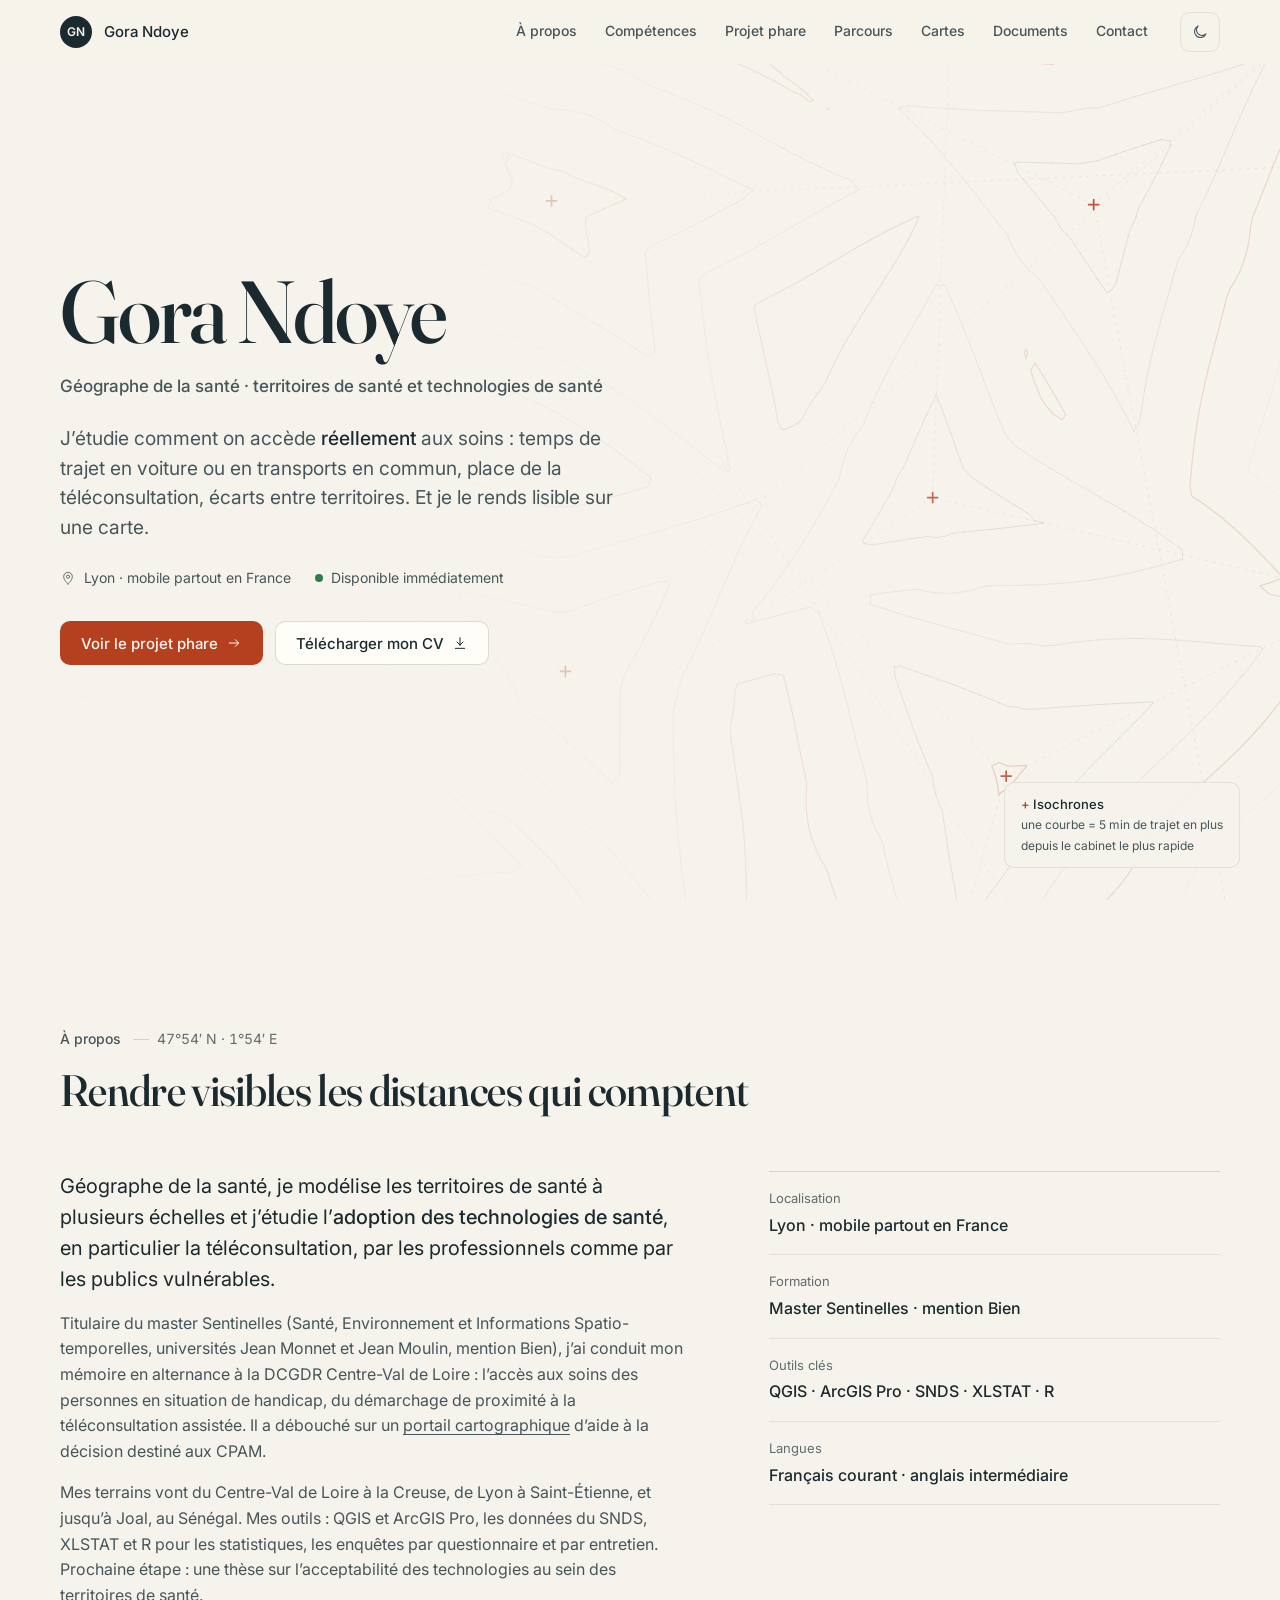
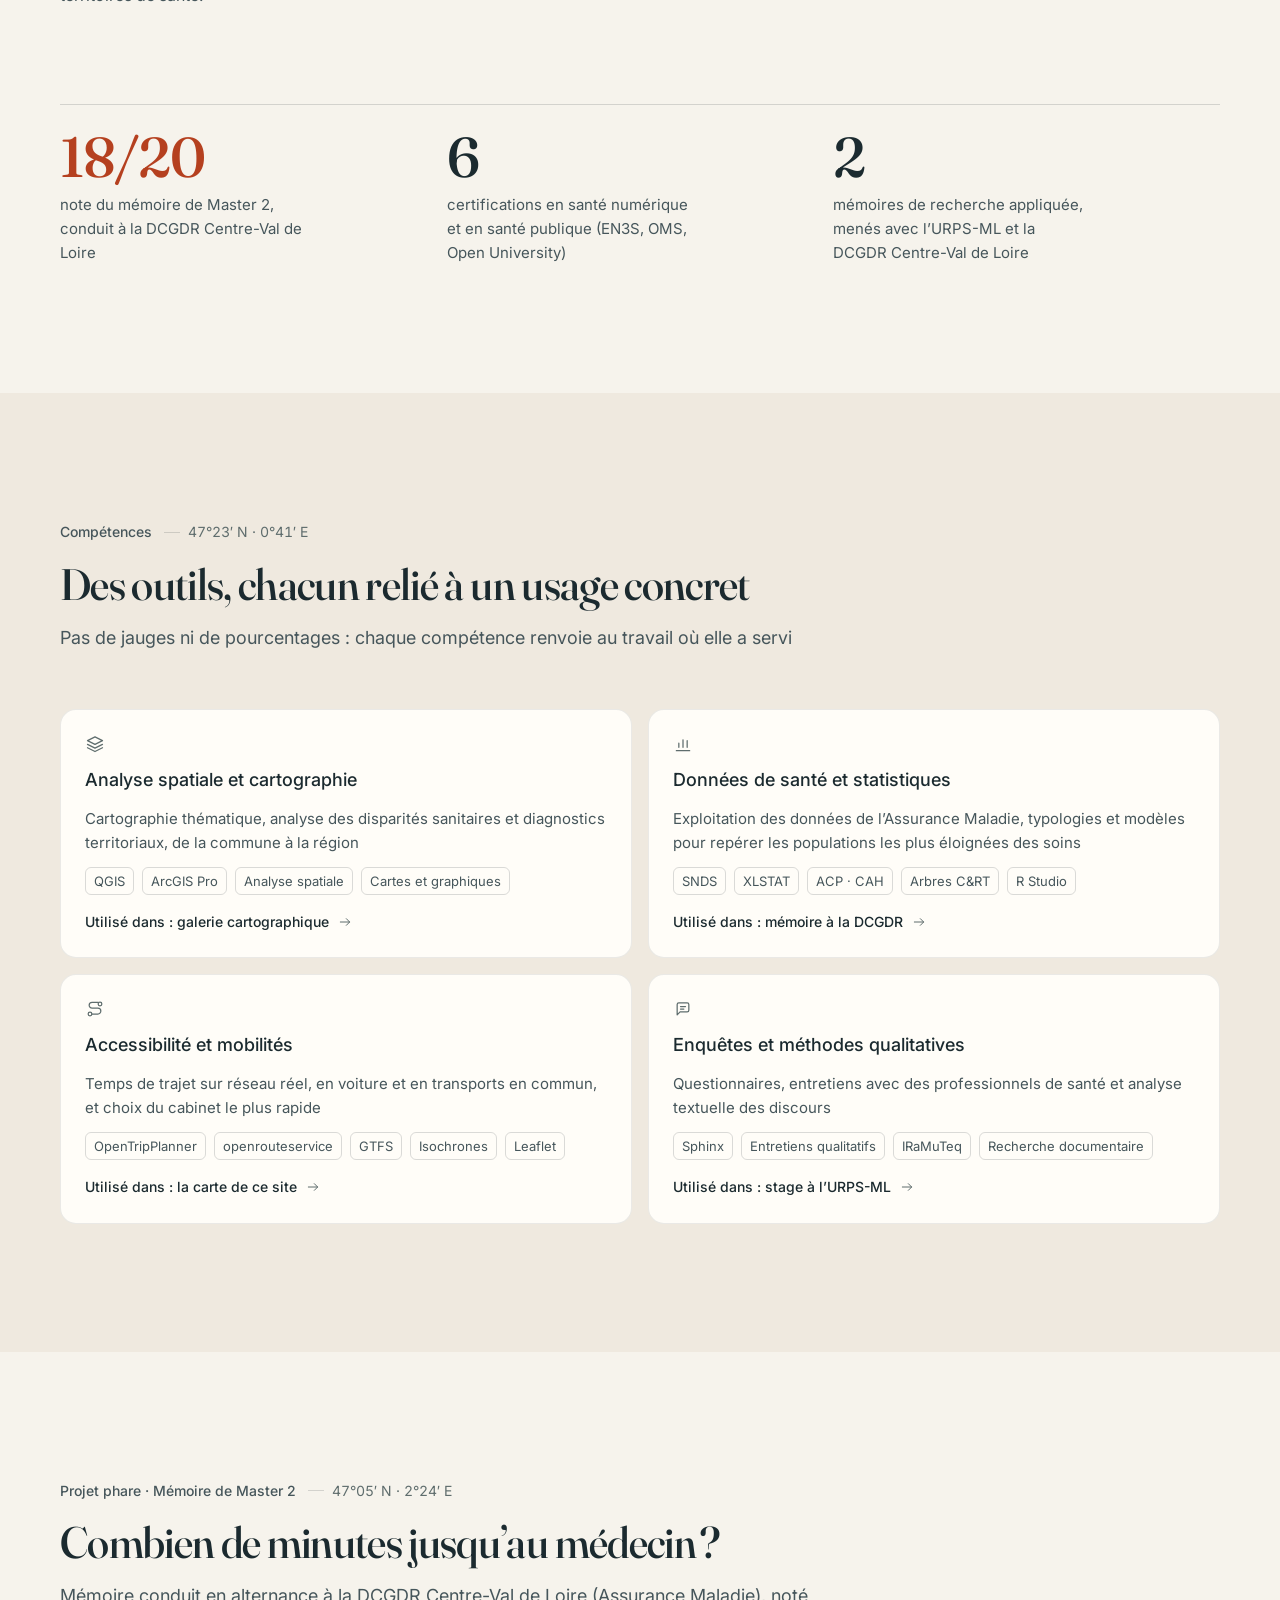
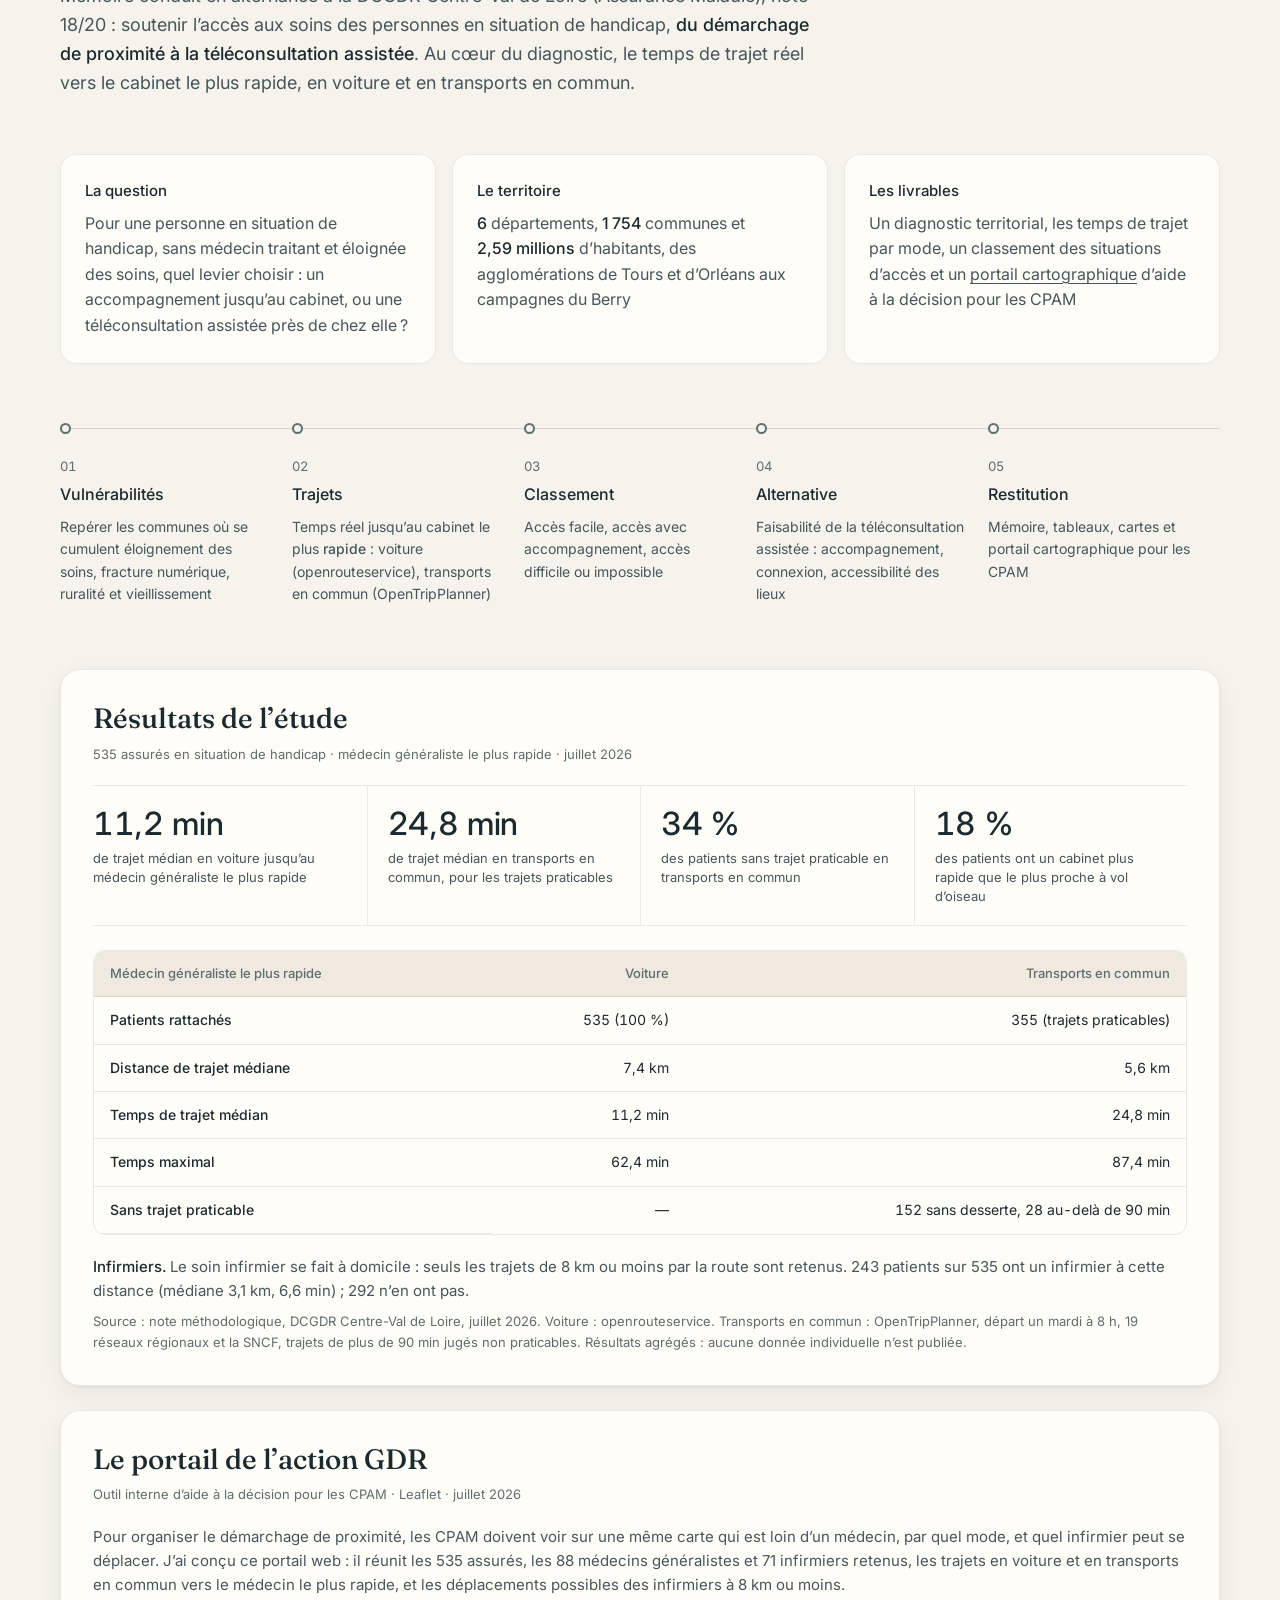
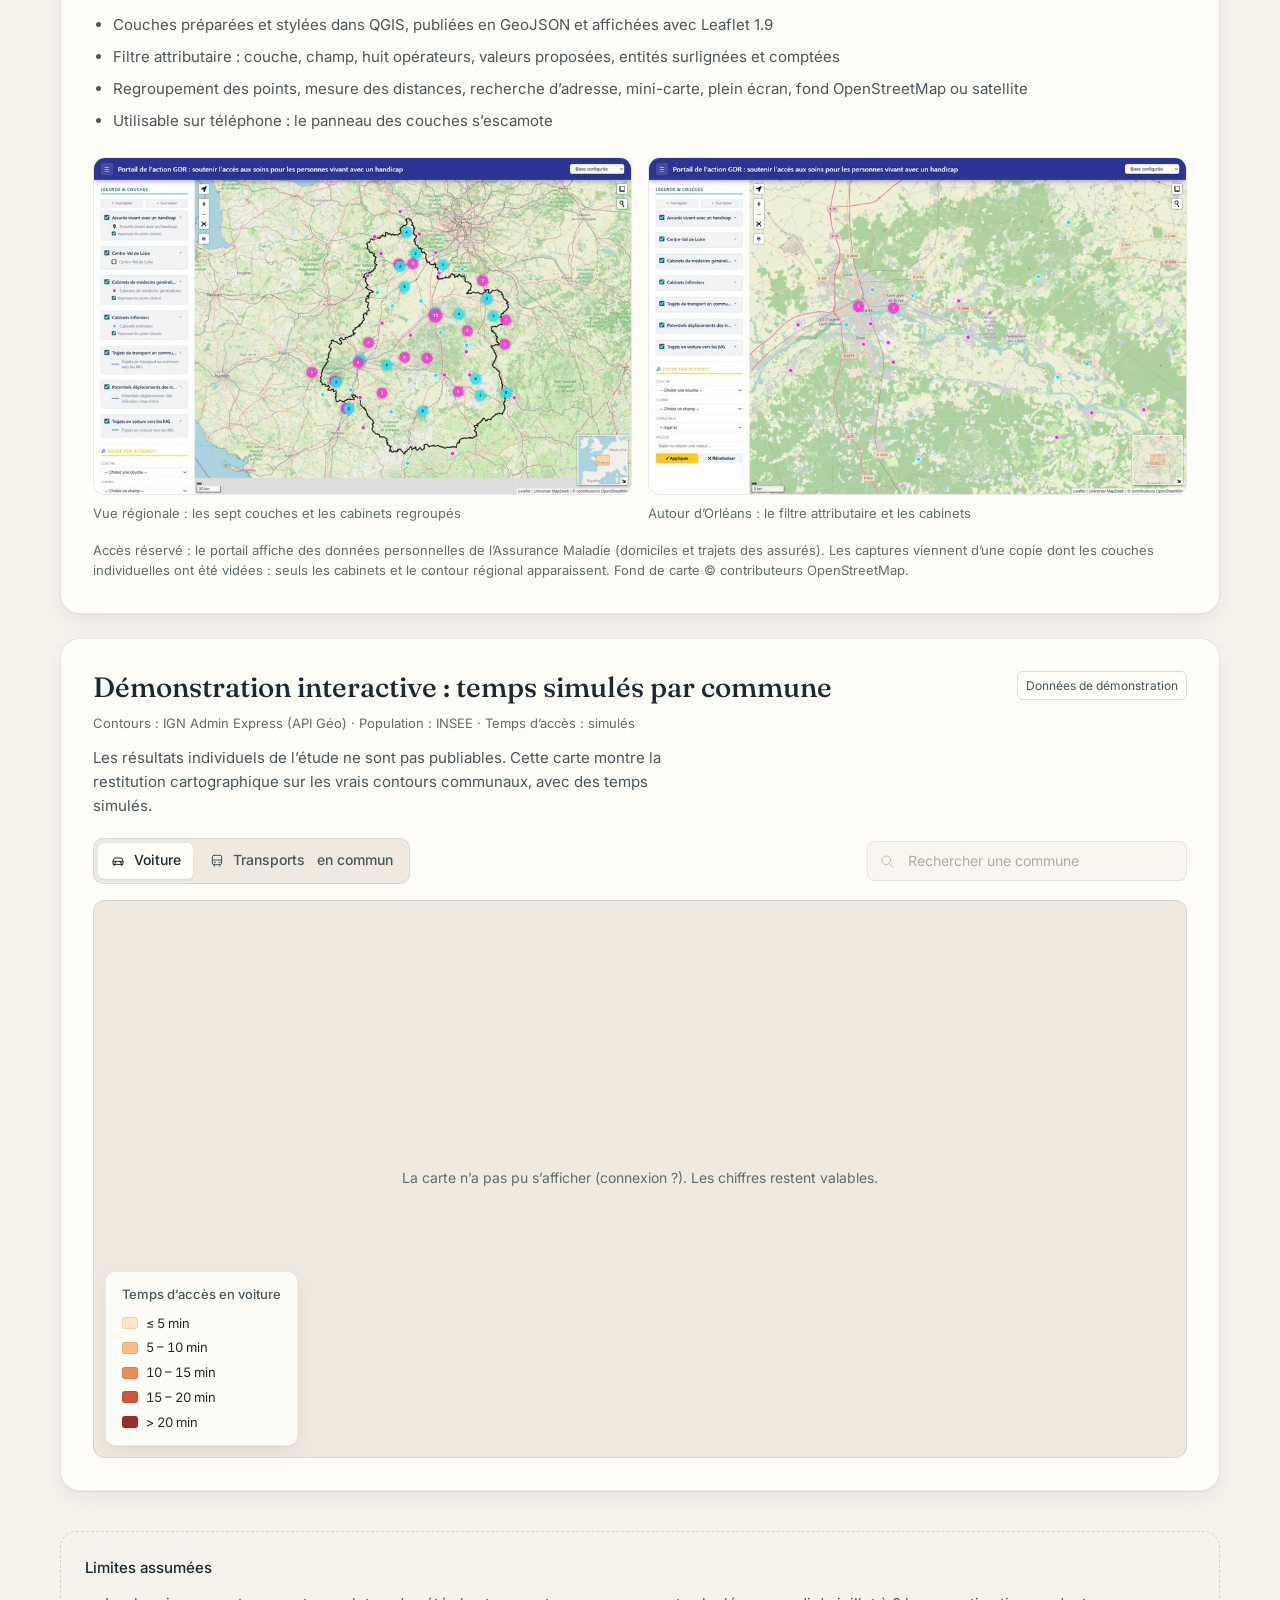
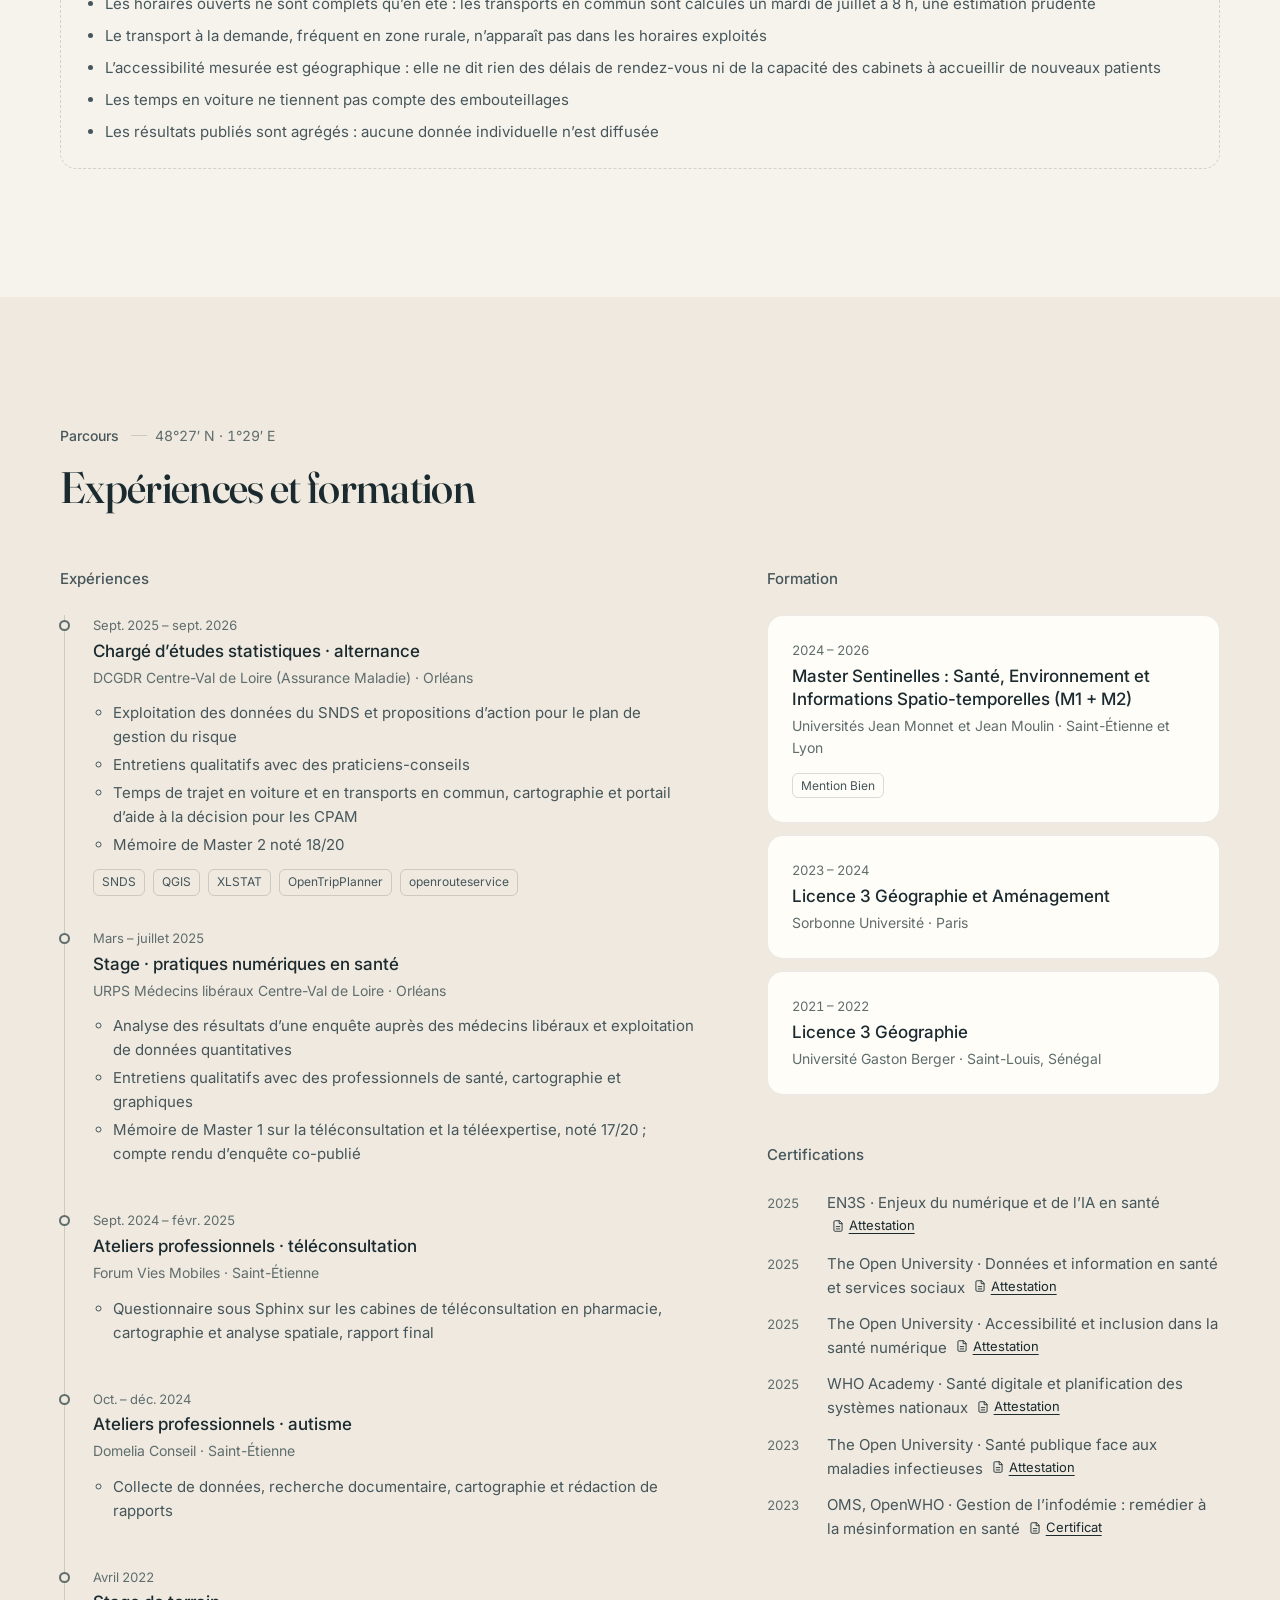
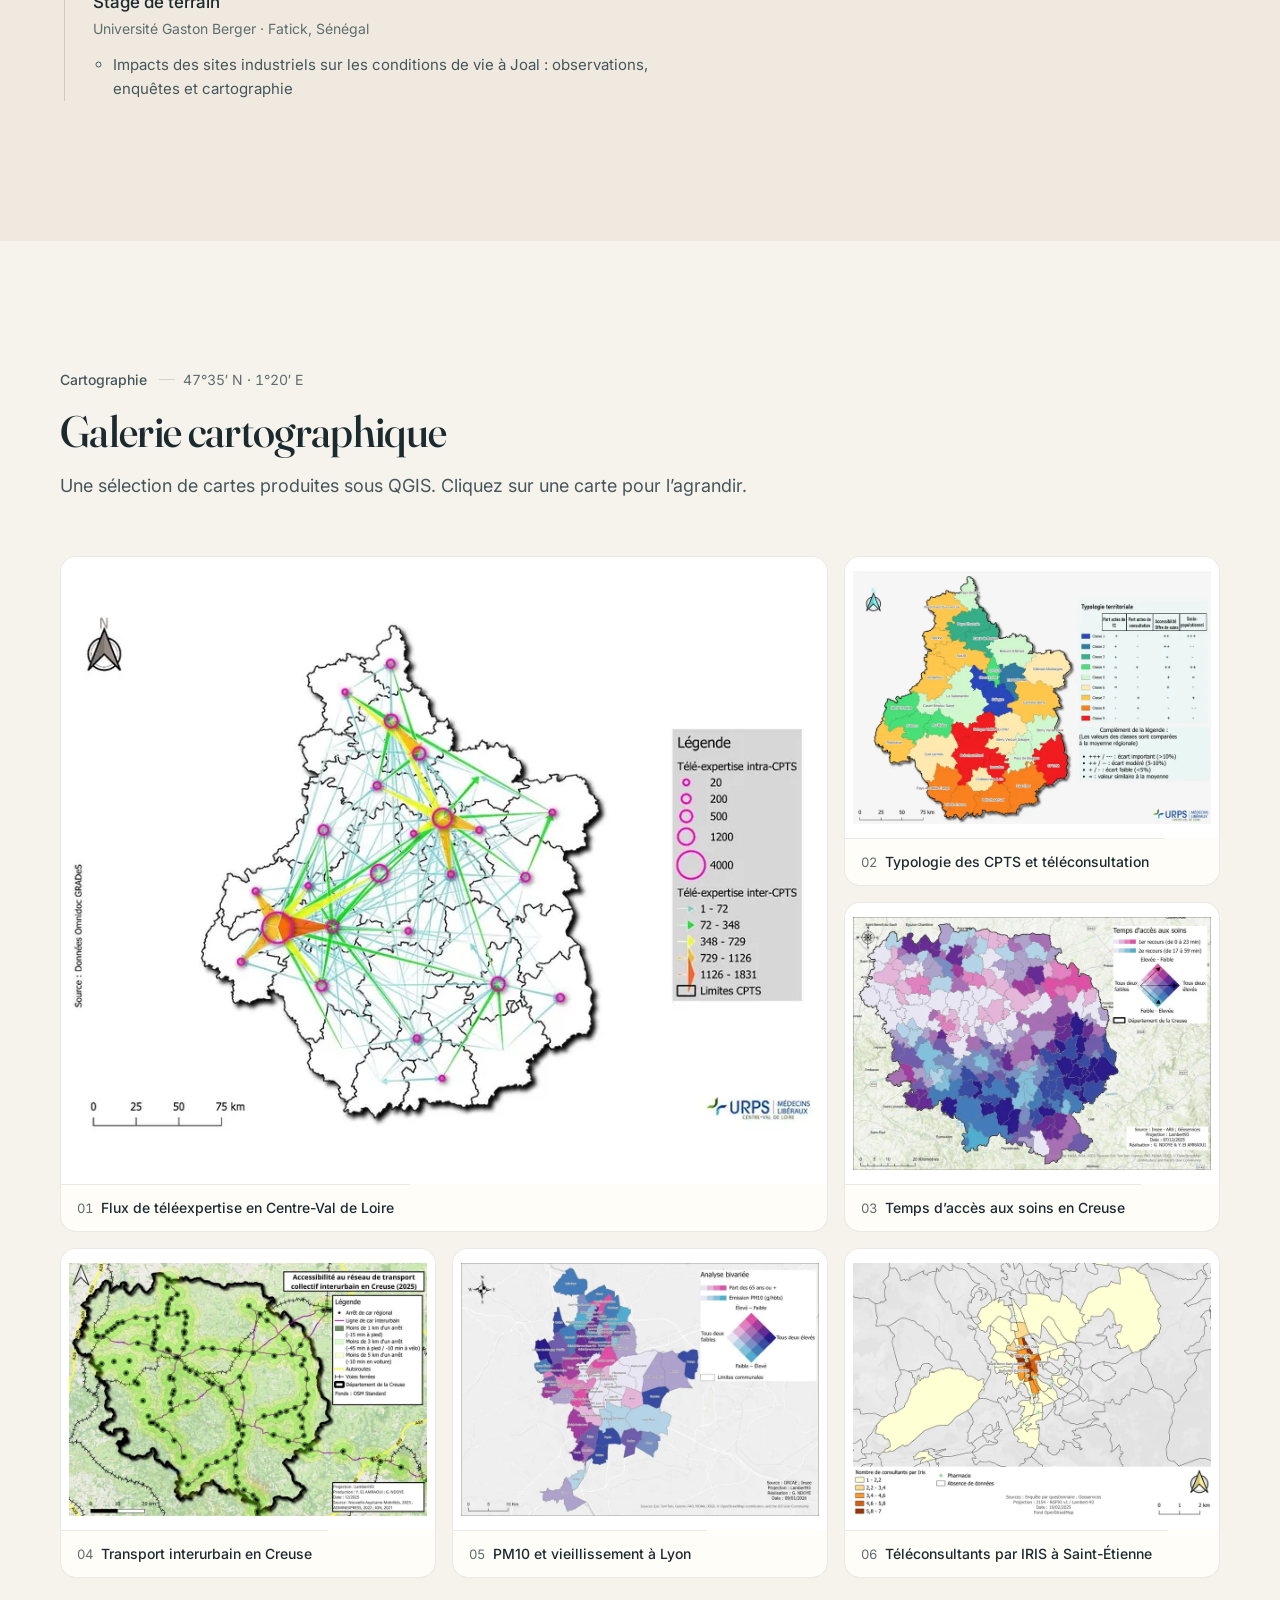
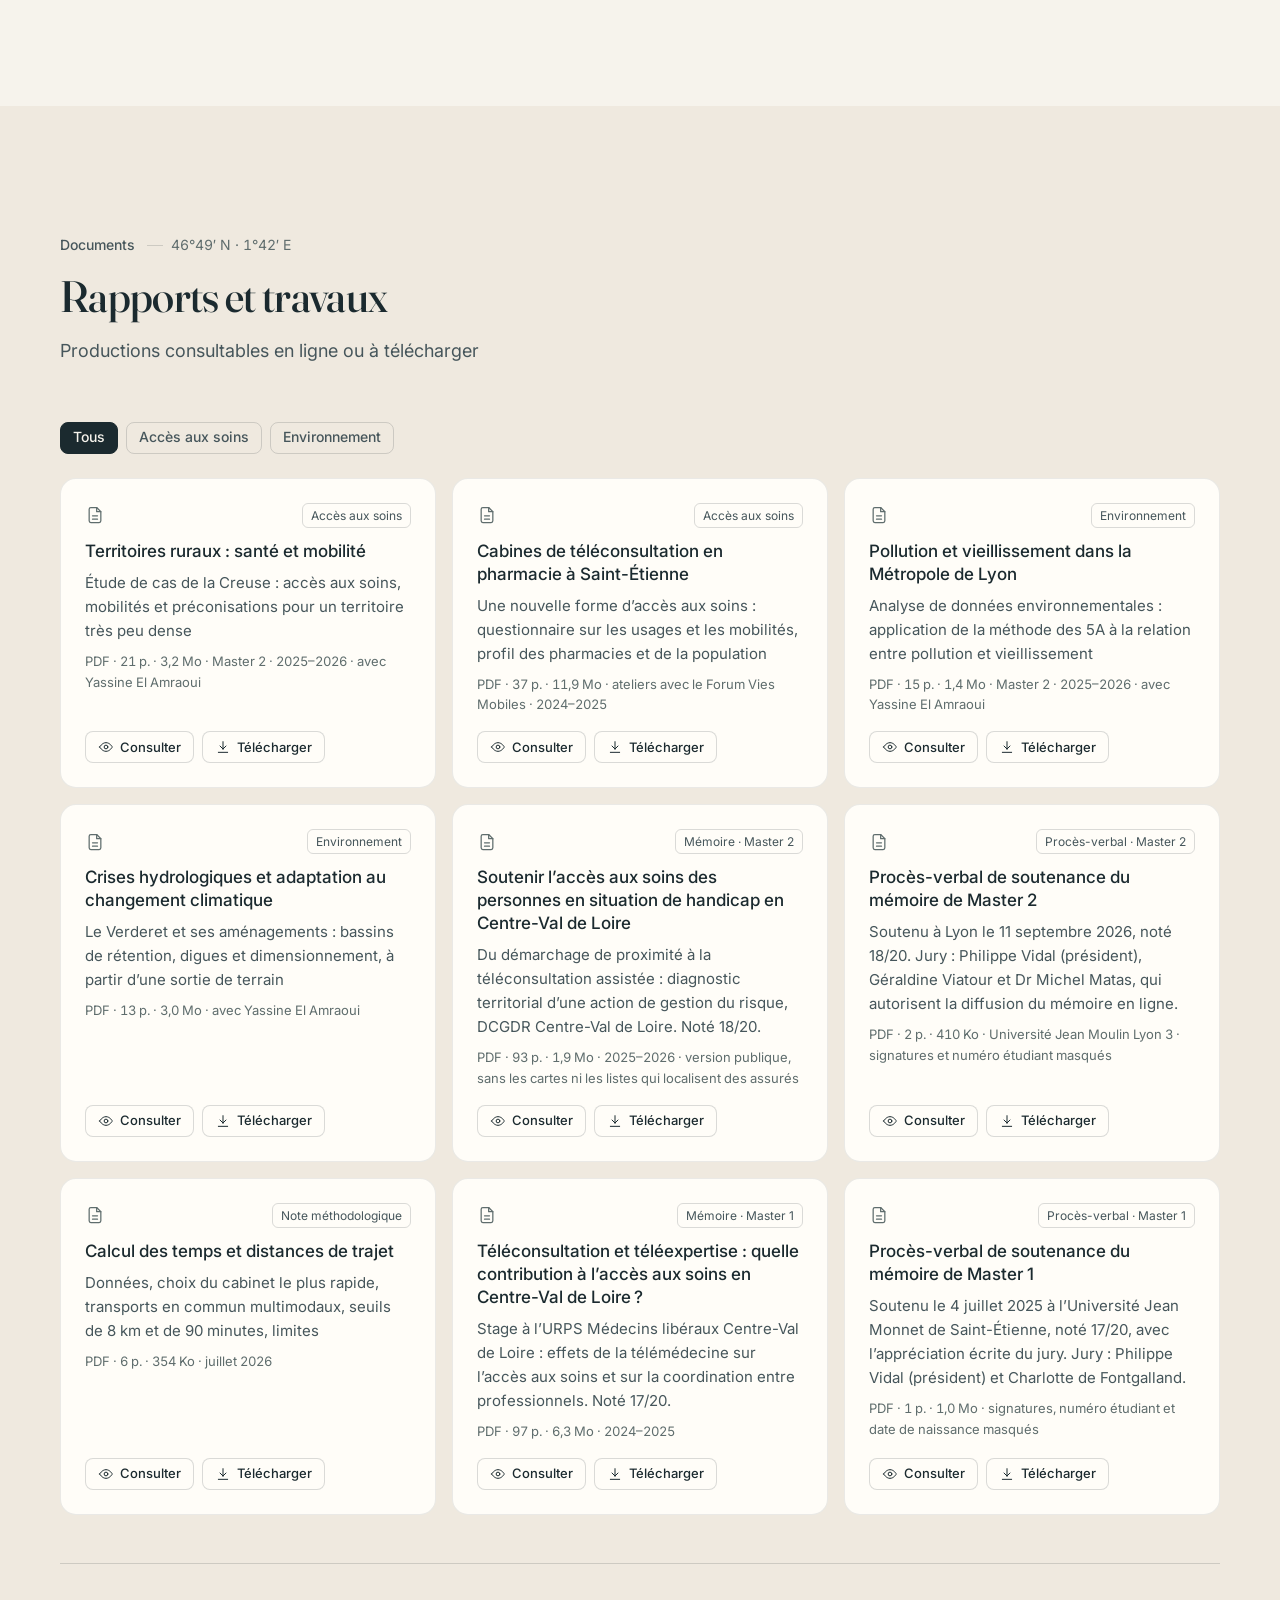
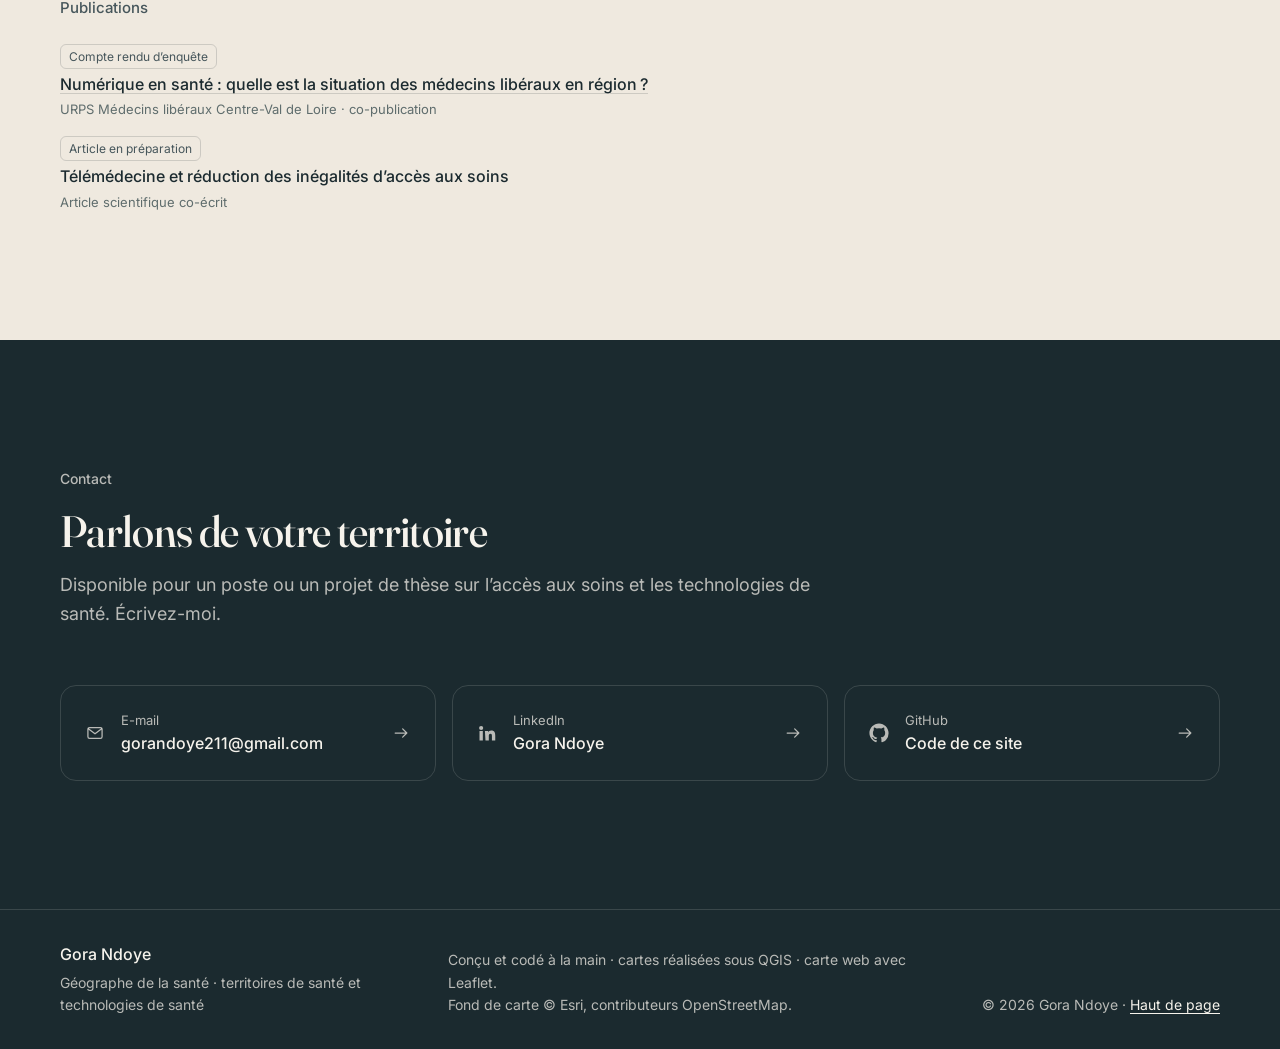
==== commit 2c889b18: "Master Sentinelles, et fichiers d'Impeccable gardés privés - Le master s'appelle Sentinelles (Santé," ====
--- a/index.html
+++ b/index.html
@@ -171,13 +171,13 @@
           <div class="about-text">
             <!-- À MODIFIER : ta présentation (trois paragraphes courts suffisent) -->
             <p class="lead">Géographe de la santé, je modélise les territoires de santé à plusieurs échelles et j’étudie l’<strong>adoption des technologies de santé</strong>, en particulier la téléconsultation, par les professionnels comme par les publics vulnérables.</p>
-            <p>Titulaire du master Santé, Environnement et Informations Spatio-temporelles (universités Jean Monnet et Jean Moulin, mention Bien), j’ai conduit mon mémoire en alternance à la DCGDR Centre-Val de Loire : l’accès aux soins des personnes en situation de handicap, du démarchage de proximité à la téléconsultation assistée. Il a débouché sur un <a href="#portail">portail cartographique</a> d’aide à la décision destiné aux CPAM.</p>
+            <p>Titulaire du master Sentinelles (Santé, Environnement et Informations Spatio-temporelles, universités Jean Monnet et Jean Moulin, mention Bien), j’ai conduit mon mémoire en alternance à la DCGDR Centre-Val de Loire : l’accès aux soins des personnes en situation de handicap, du démarchage de proximité à la téléconsultation assistée. Il a débouché sur un <a href="#portail">portail cartographique</a> d’aide à la décision destiné aux CPAM.</p>
             <p>Mes terrains vont du Centre-Val de Loire à la Creuse, de Lyon à Saint-Étienne, et jusqu’à Joal, au Sénégal. Mes outils : QGIS et ArcGIS Pro, les données du SNDS, XLSTAT et R pour les statistiques, les enquêtes par questionnaire et par entretien. Prochaine étape : une thèse sur l’acceptabilité des technologies au sein des territoires de santé.</p>
           </div>
           <!-- À MODIFIER : pour ajouter ta photo, voir README, « Images » -->
           <dl class="facts">
             <div><dt>Localisation</dt><dd>Lyon · mobile partout en France</dd></div>
-            <div><dt>Formation</dt><dd>Master SEIST · mention Bien</dd></div>
+            <div><dt>Formation</dt><dd>Master Sentinelles · mention Bien</dd></div>
             <div><dt>Outils clés</dt><dd>QGIS · ArcGIS Pro · SNDS · XLSTAT · R</dd></div>
             <div><dt>Langues</dt><dd>Français courant · anglais intermédiaire</dd></div>
           </dl>
@@ -432,7 +432,7 @@
             <ol class="edu-list">
               <li class="edu-item">
                 <p class="tl-date">2024 – 2026</p>
-                <h4>Master Santé, Environnement et Informations Spatio-temporelles (M1 + M2)</h4>
+                <h4>Master Sentinelles : Santé, Environnement et Informations Spatio-temporelles (M1 + M2)</h4>
                 <p class="tl-org">Universités Jean Monnet et Jean Moulin · Saint-Étienne et Lyon</p>
                 <span class="tag">Mention Bien</span>
               </li>
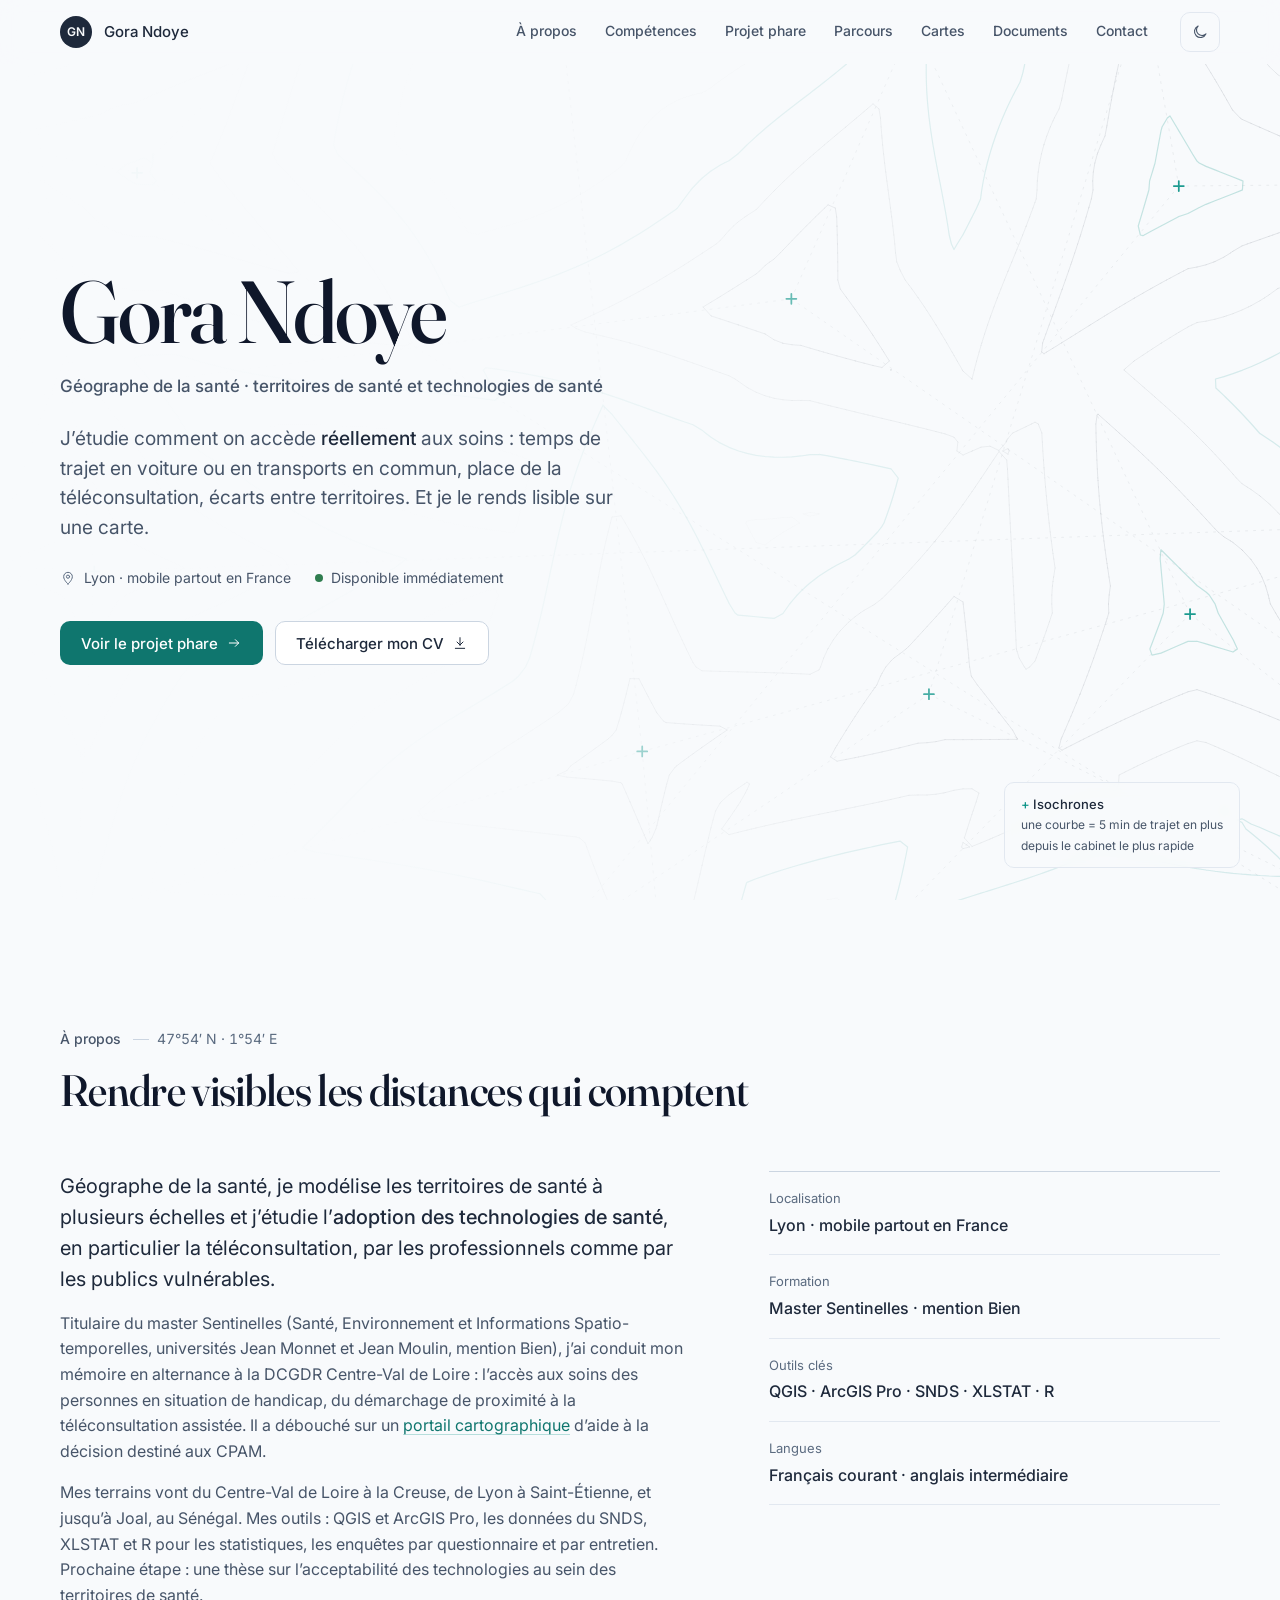
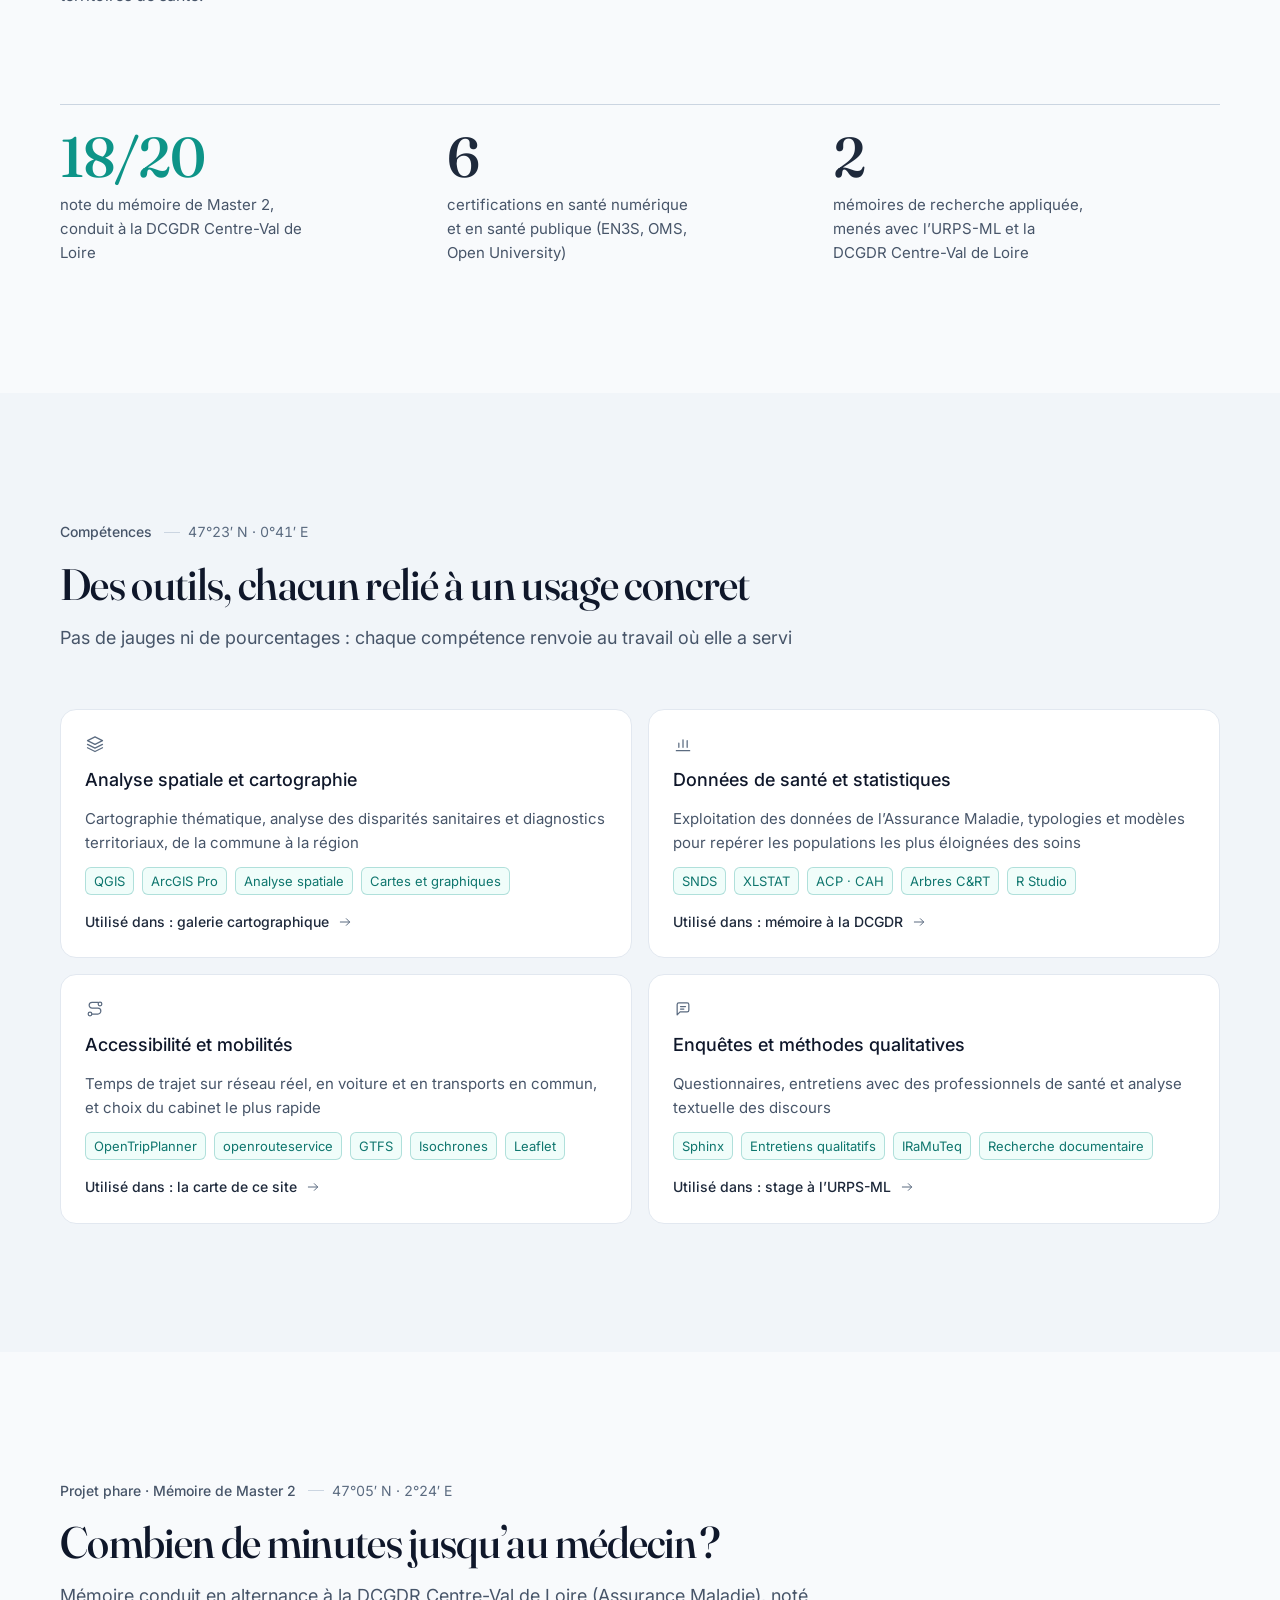
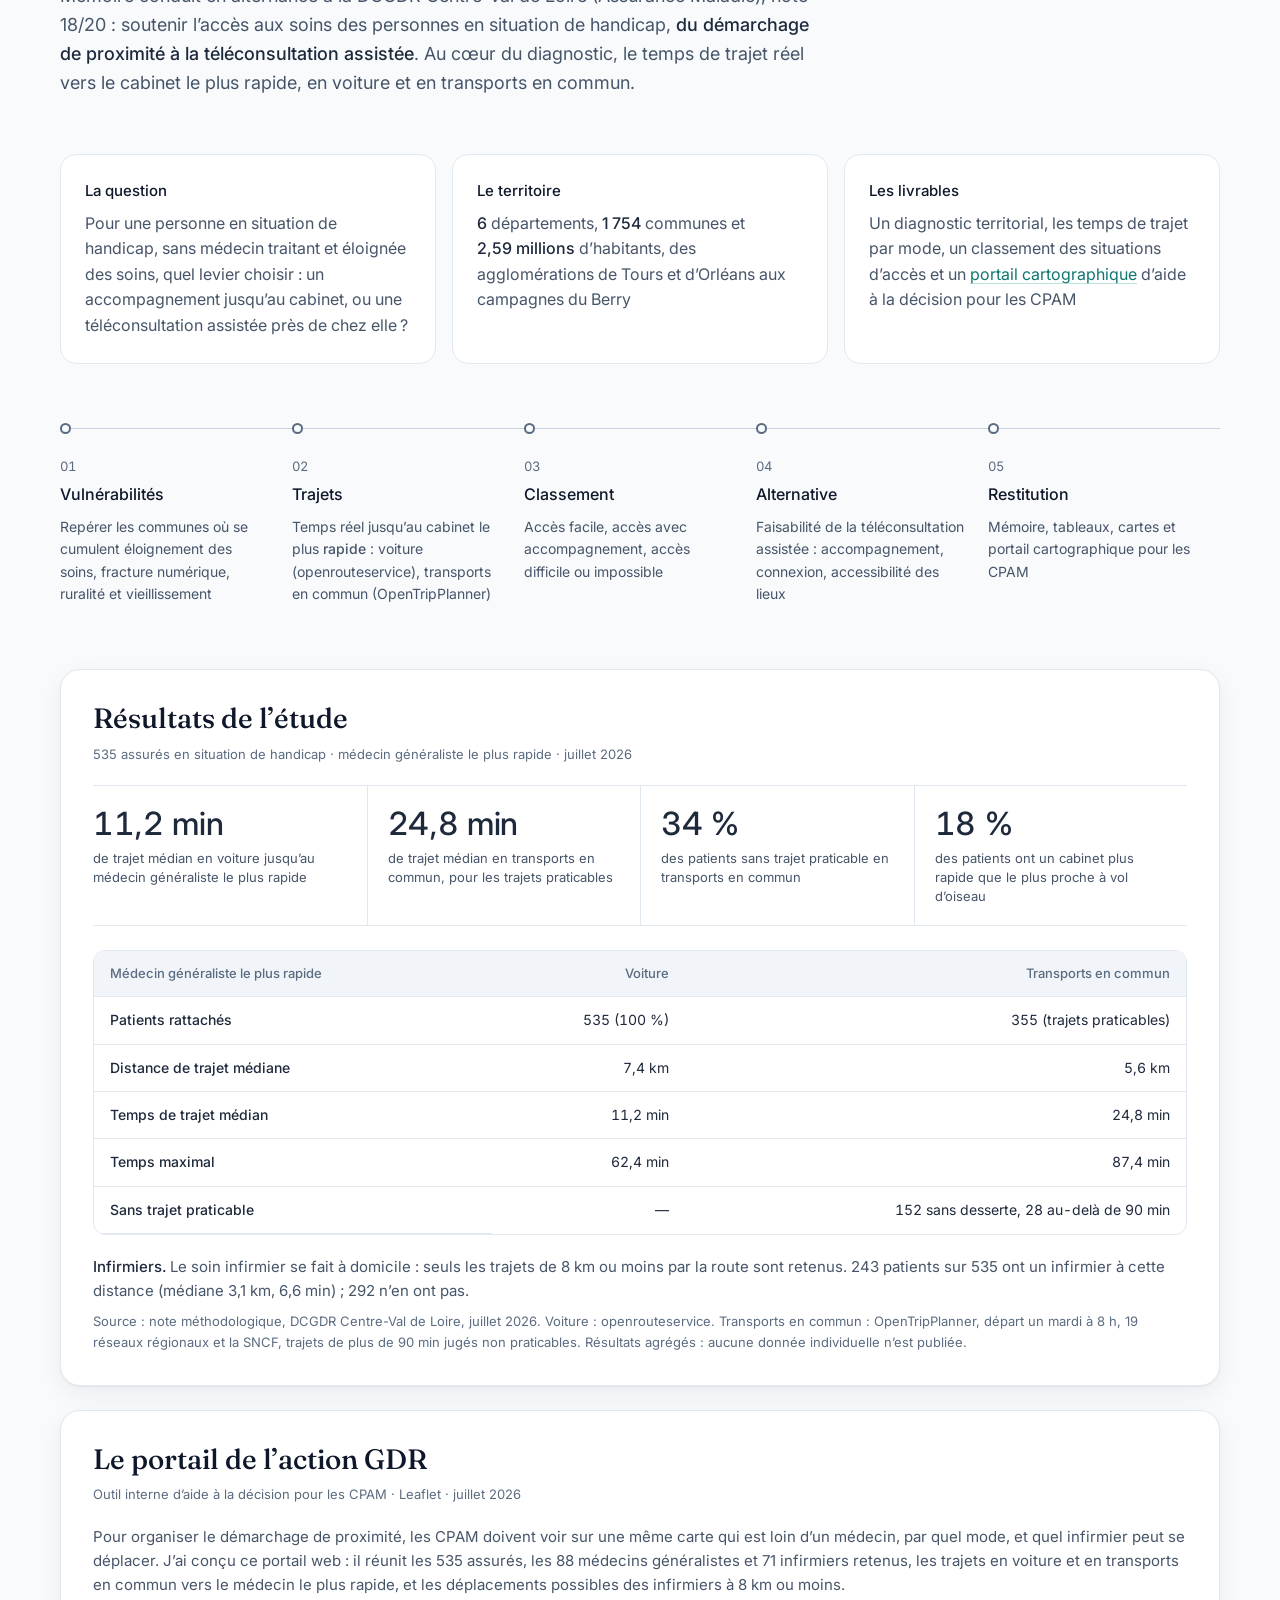
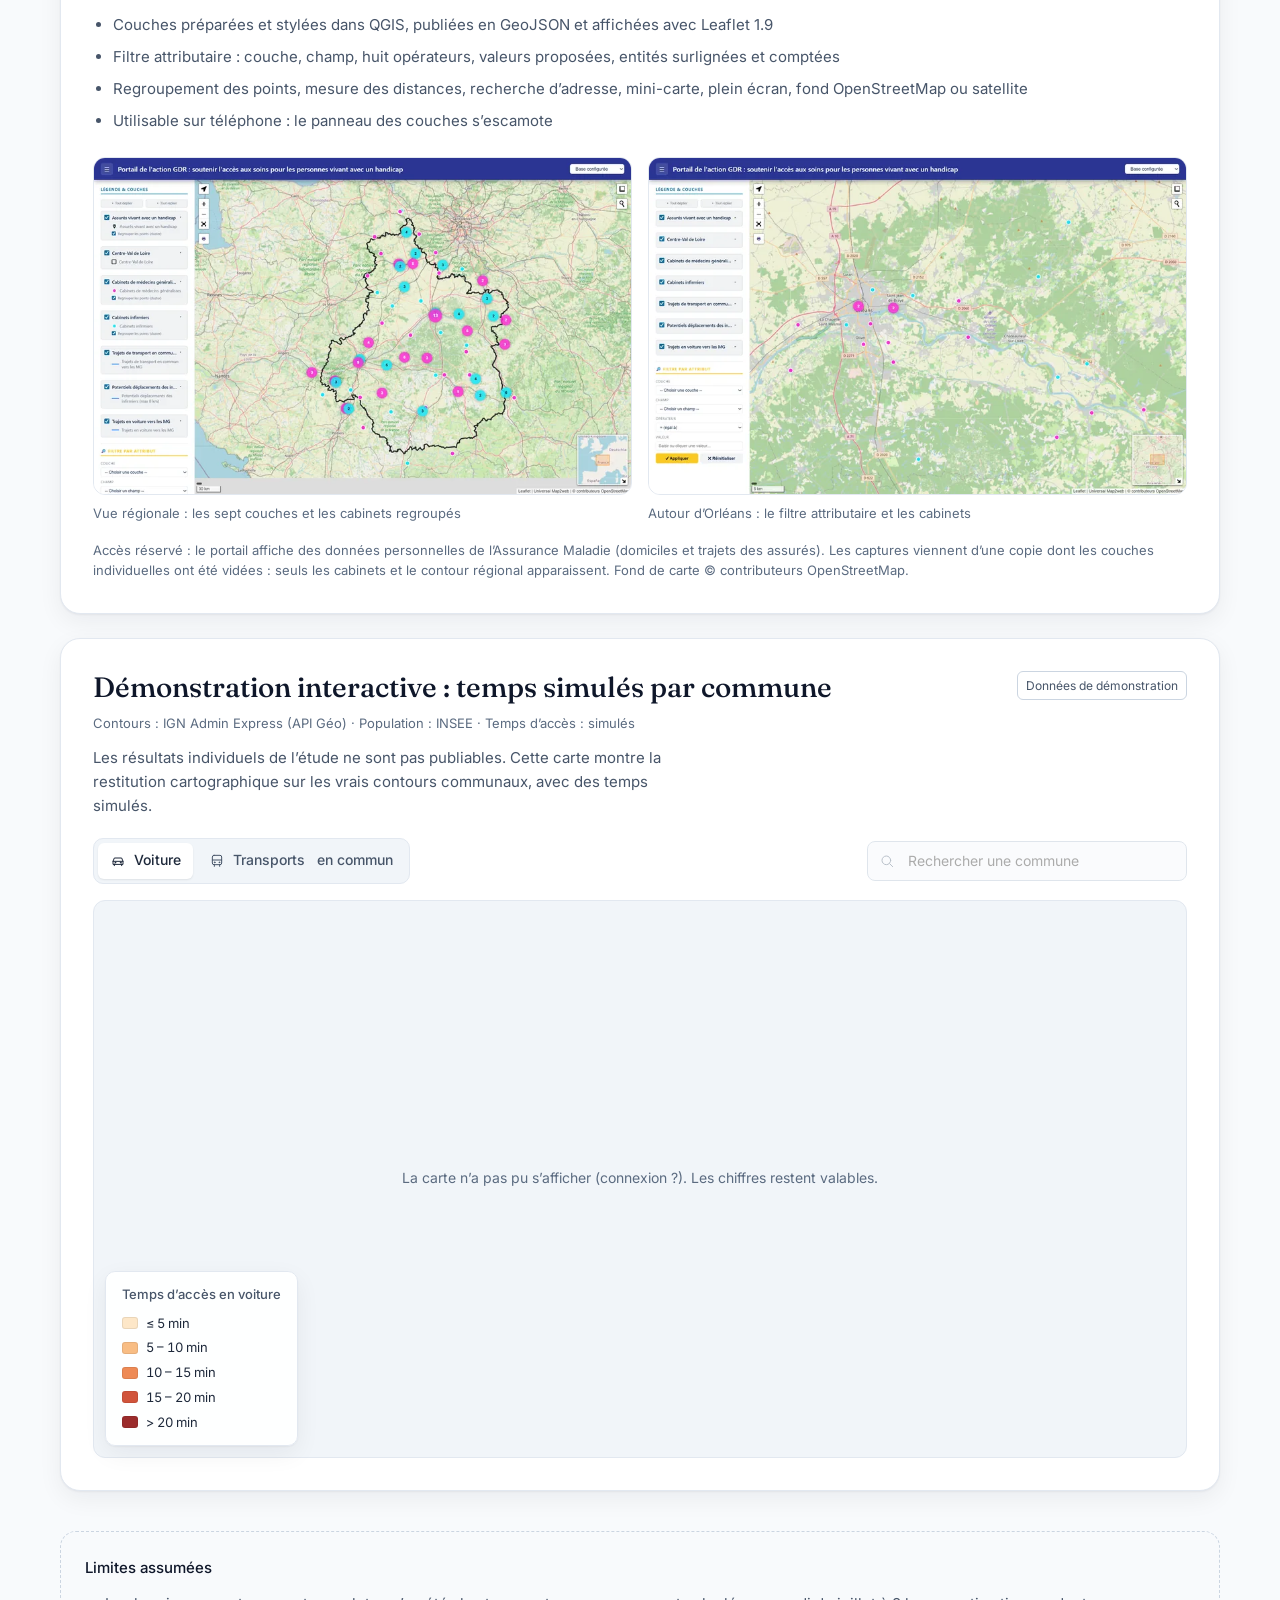
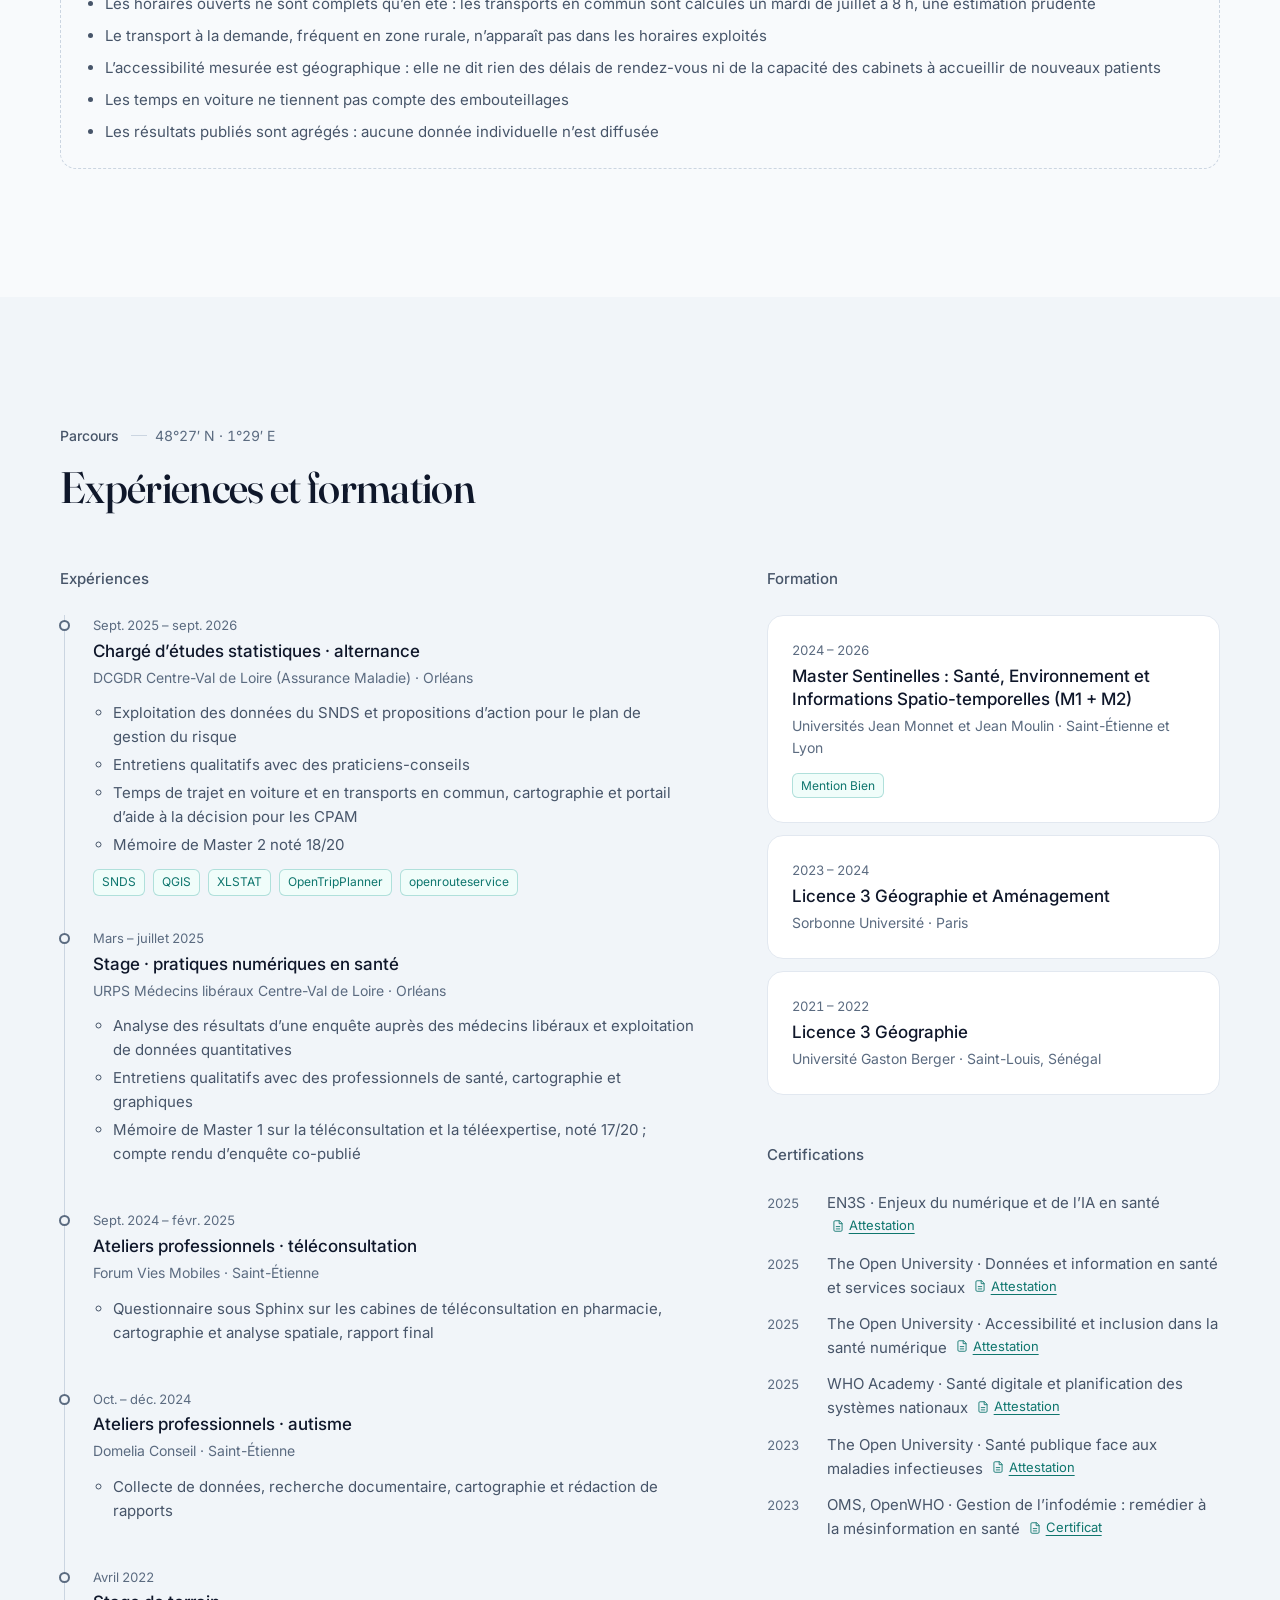
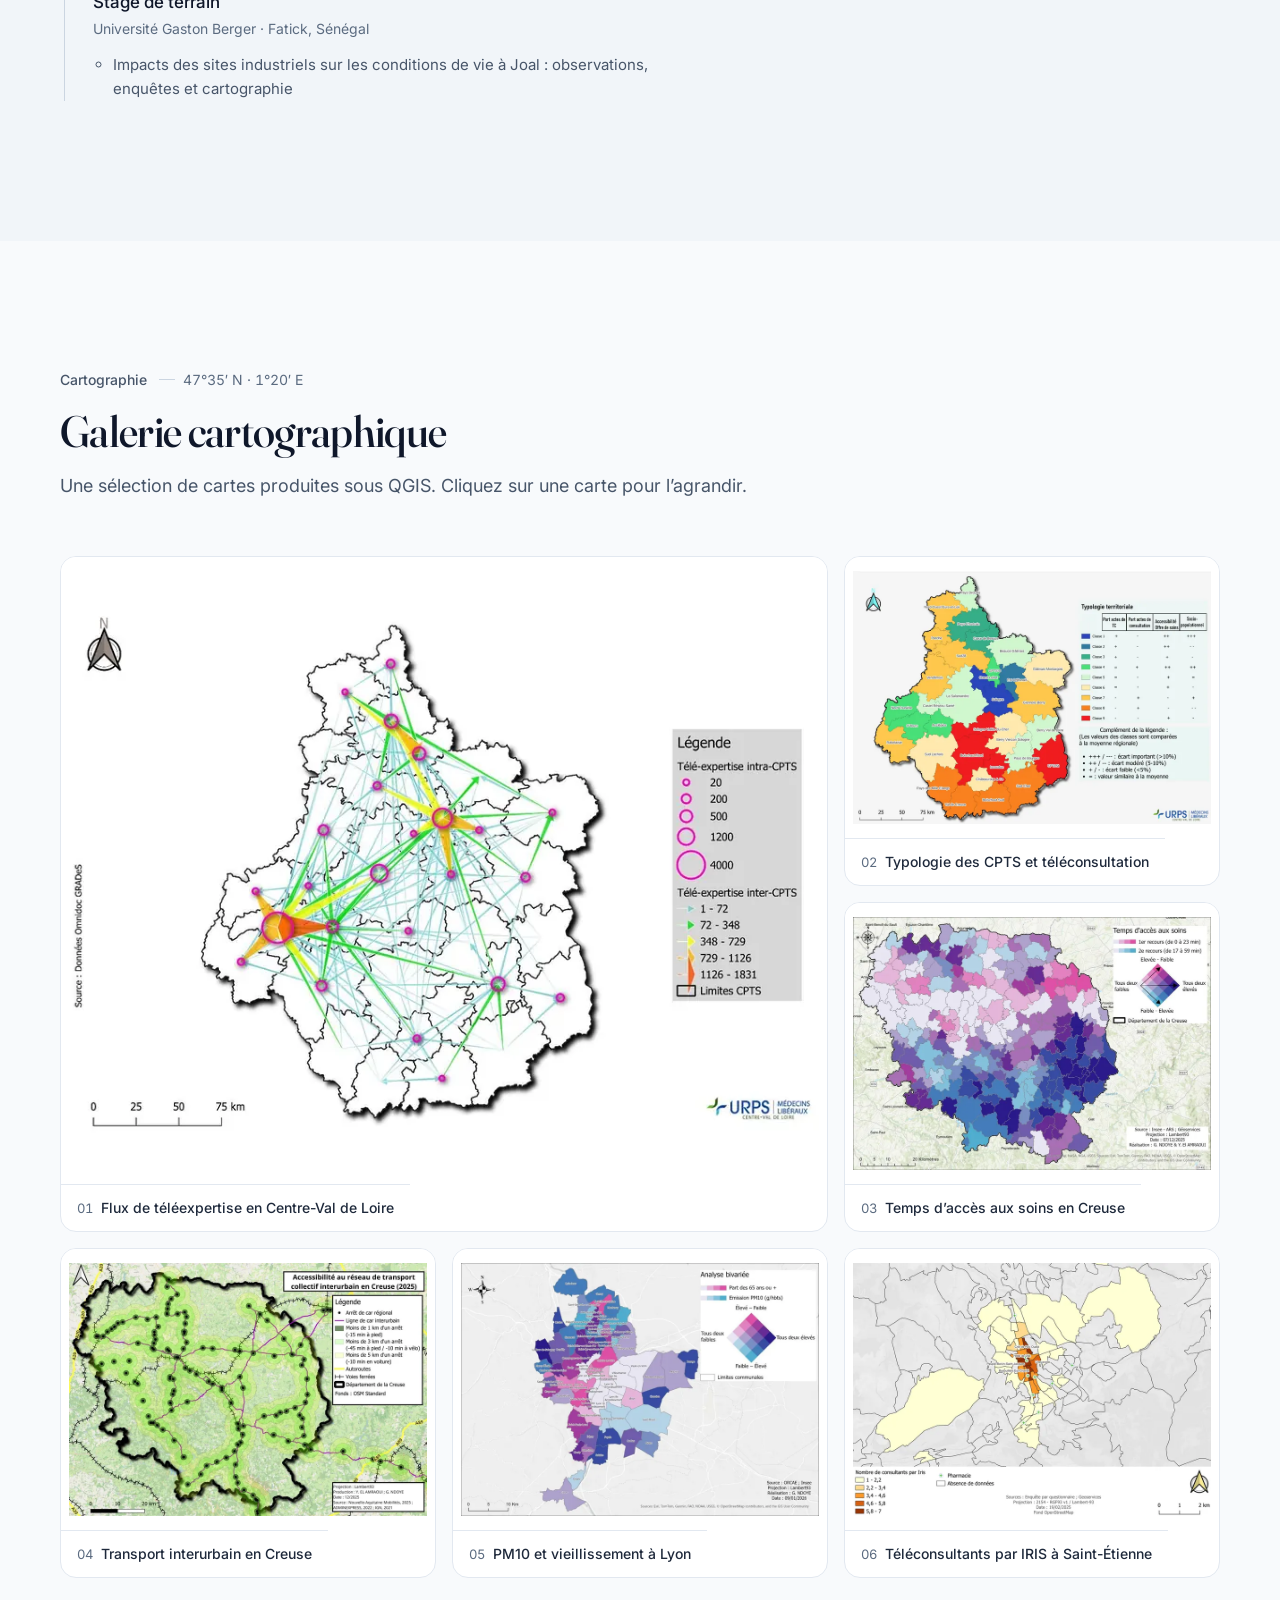
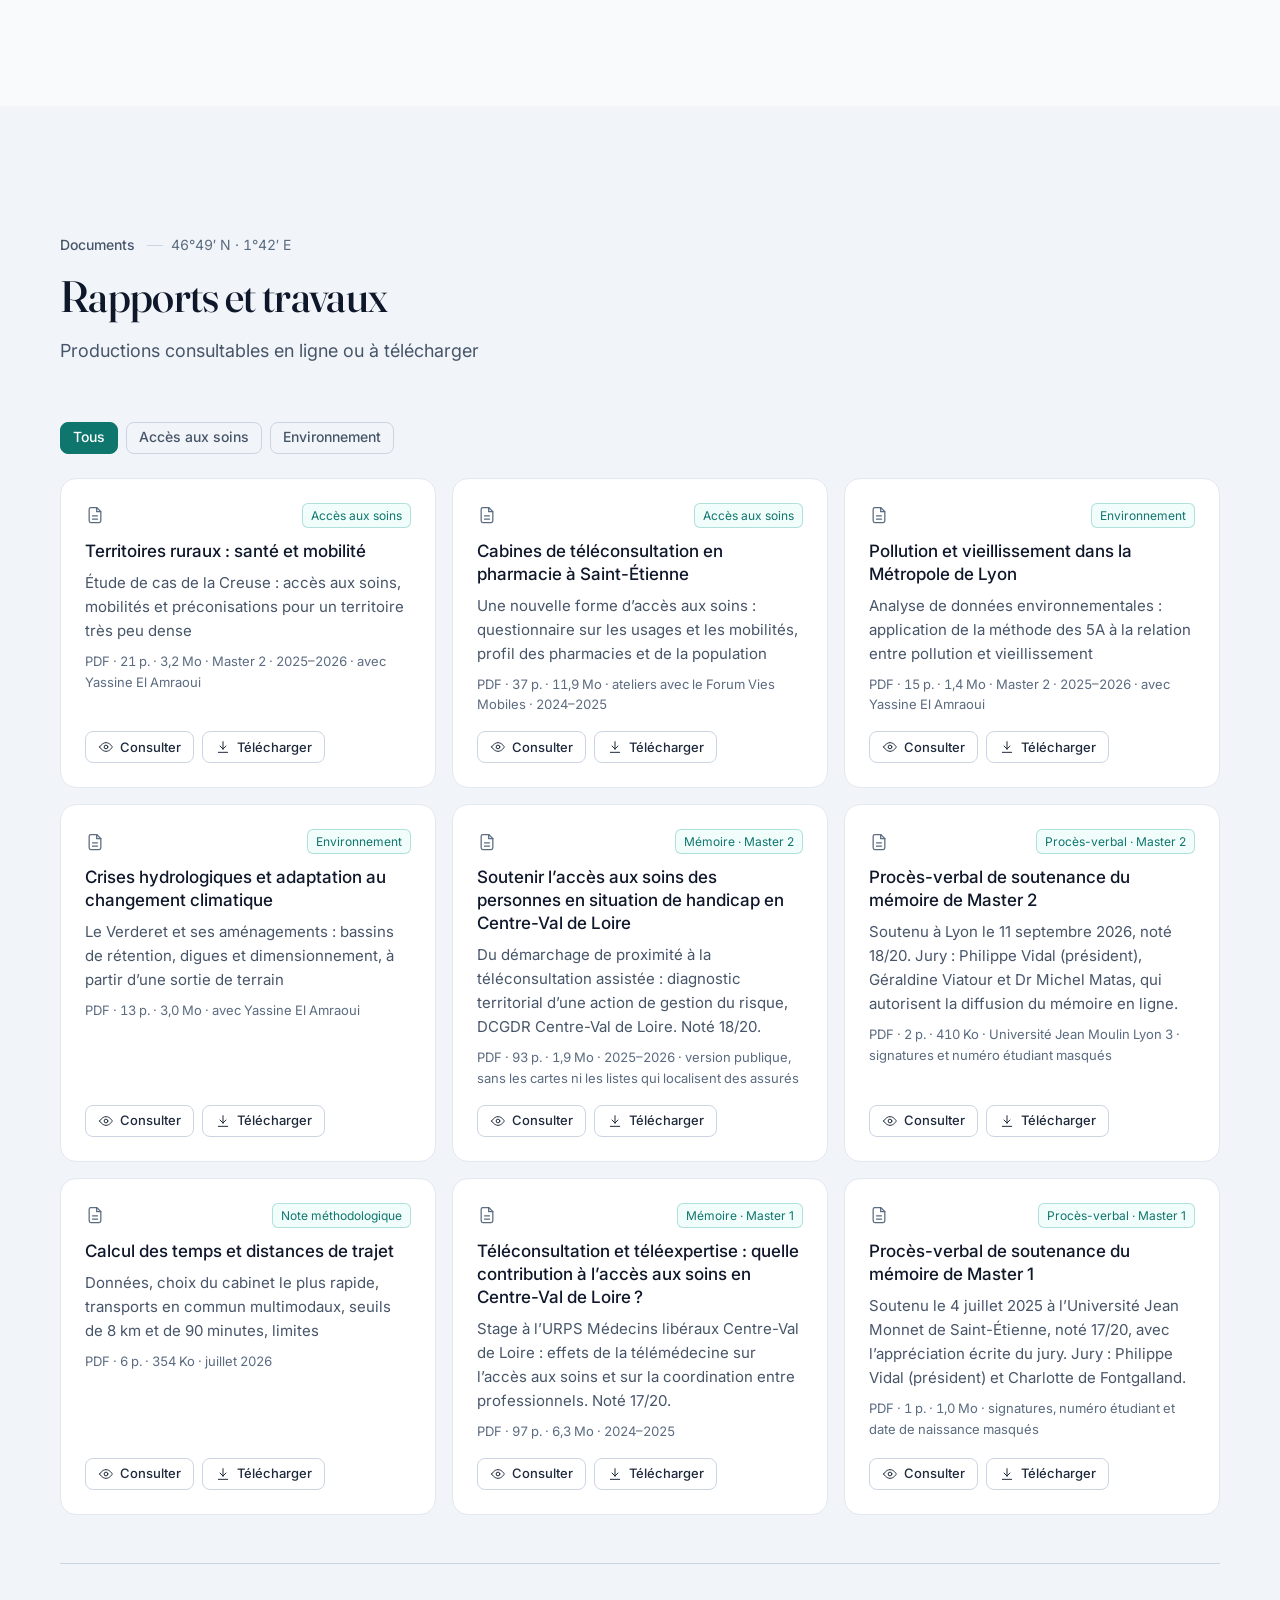
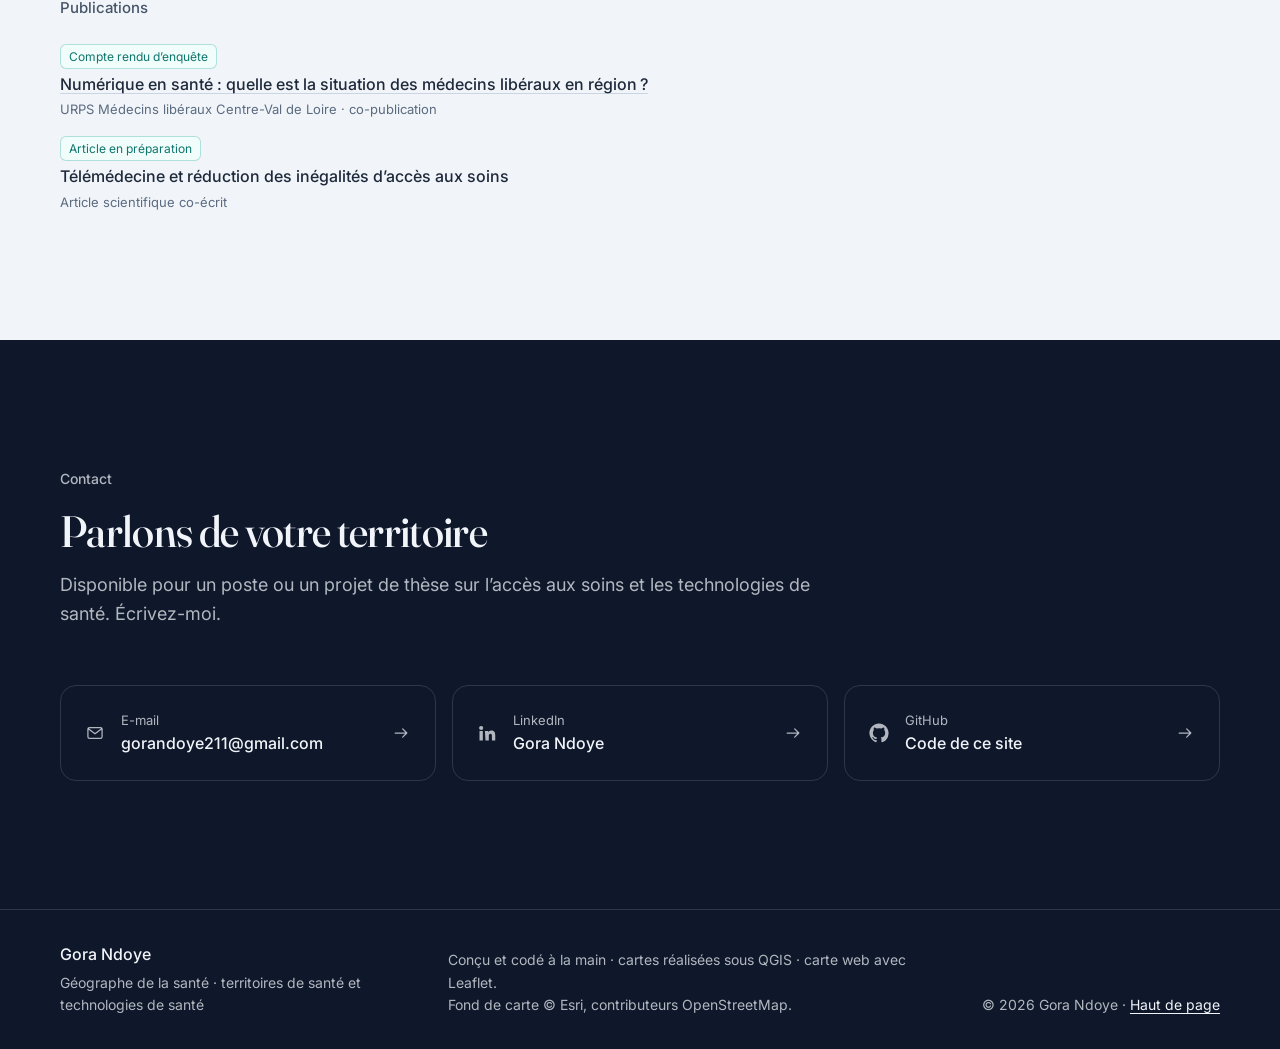
==== commit a8d9de1d: "Nouvelle palette : ardoise et teal en clair, bleu nuit et menthe en sombre - Clair : fond #f8fafc, c" ====
--- a/index.html
+++ b/index.html
@@ -24,8 +24,8 @@
   <meta property="og:image:alt" content="Carte des temps d’accès aux cabinets médicaux en Centre-Val de Loire, avec le nom et le métier de Gora Ndoye.">
   <meta name="twitter:card" content="summary_large_image">
 
-  <meta name="theme-color" content="#f6f3ec" media="(prefers-color-scheme: light)">
-  <meta name="theme-color" content="#0f1719" media="(prefers-color-scheme: dark)">
+  <meta name="theme-color" content="#f8fafc" media="(prefers-color-scheme: light)">
+  <meta name="theme-color" content="#0f172a" media="(prefers-color-scheme: dark)">
   <link rel="icon" href="assets/img/favicon.svg" type="image/svg+xml">
 
   <script>
--- a/css/style.css
+++ b/css/style.css
@@ -1,8 +1,10 @@
 /* ==========================================================================
    Portfolio · feuille de style
-   Direction : l'atlas et le carnet de terrain. Papier crème, encre bleu-noir,
-   un seul accent (le crayon rouge du cartographe), réservé à l'action
-   principale, à la carte et au chiffre qui compte.
+   Direction : clair, lisible et professionnel. Fond ardoise très pâle, cartes
+   blanches cernées d'un filet, texte ardoise ; en sombre, bleu nuit façon
+   tableau de bord. Un accent teal (menthe en sombre) pour les boutons, les
+   liens, les étiquettes et les chiffres qui comptent. En clair, le texte et
+   les fonds de bouton prennent le teal foncé (#0f766e) pour tenir 4,5:1.
 
    1. Jetons (couleurs, typographie, espacements) · thèmes clair et sombre
    2. Base
@@ -21,28 +23,32 @@
 /* 1. Jetons ---------------------------------------------------------------- */
 :root {
   color-scheme: light;
-  --bg: #f6f3ec;
-  --bg-alt: #efe9df;
-  --surface: #fffdf8;
-  --ink: #1b2a2f;
-  --ink-soft: #46565b;
-  --ink-faint: #5f6d6d;
-  --line: rgba(27, 42, 47, 0.09);
-  --line-strong: rgba(27, 42, 47, 0.16);
-  --accent: #b5401f;
-  --accent-hover: #963217;
-  --on-accent: #fffaf5;
+  --bg: #f8fafc;
+  --bg-alt: #f1f5f9;
+  --surface: #ffffff;
+  --ink: #1e293b;
+  --ink-strong: #0f172a;
+  --ink-soft: #475569;
+  --ink-faint: #5b6b80;
+  --line: #e2e8f0;
+  --line-strong: #cbd5e1;
+  --accent: #0d9488;
+  --accent-strong: #0f766e;
+  --accent-hover: #115e59;
+  --accent-soft: #f0fdfa;
+  --accent-line: rgba(13, 148, 136, 0.28);
+  --on-accent: #ffffff;
   --positive: #2f7d4f;
-  --shadow: 0 1px 2px rgba(0, 0, 0, 0.05), 0 8px 24px rgba(0, 0, 0, 0.06);
-  --header-bg: rgba(246, 243, 236, 0.86);
-  --veil-rgb: 246, 243, 236;
+  --shadow: 0 1px 2px rgba(15, 23, 42, 0.05), 0 8px 24px rgba(15, 23, 42, 0.06);
+  --header-bg: rgba(248, 250, 252, 0.86);
+  --veil-rgb: 248, 250, 252;
   --map-stroke: rgba(255, 255, 255, 0.8);
-  --map-null: #b4b8b0;
-  --contact-bg: #1b2a2f;
-  --contact-ink: #f6f3ec;
-  --contact-muted: rgba(246, 243, 236, 0.72);
-  --contact-line: rgba(246, 243, 236, 0.14);
-  --contact-line-strong: rgba(246, 243, 236, 0.28);
+  --map-null: #a8b3c2;
+  --contact-bg: #0f172a;
+  --contact-ink: #f1f5f9;
+  --contact-muted: rgba(241, 245, 249, 0.72);
+  --contact-line: rgba(241, 245, 249, 0.14);
+  --contact-line-strong: rgba(241, 245, 249, 0.28);
 
   --font-display: "Fraunces", Georgia, "Times New Roman", serif;
   --font-body: "Inter", system-ui, -apple-system, "Segoe UI", Roboto, sans-serif;
@@ -57,55 +63,64 @@
 
 :root[data-theme="dark"] {
   color-scheme: dark;
-  --bg: #0f1719;
-  --bg-alt: #162124;
-  --surface: #182428;
-  --ink: #ece7dc;
-  --ink-soft: #b4bbb6;
-  --ink-faint: #8d9894;
-  --line: rgba(236, 231, 220, 0.08);
-  --line-strong: rgba(236, 231, 220, 0.16);
-  --accent: #ff8a5c;
-  --accent-hover: #ffa47f;
-  --on-accent: #1d0f0a;
+  --bg: #0f172a;
+  --bg-alt: #131d33;
+  --surface: #1e293b;
+  --ink: #f1f5f9;
+  --ink-strong: #f8fafc;
+  --ink-soft: #cbd5e1;
+  --ink-faint: #94a3b8;
+  --line: #334155;
+  --line-strong: #475569;
+  --accent: #2dd4bf;
+  --accent-strong: #2dd4bf;
+  --accent-hover: #5eead4;
+  --accent-soft: rgba(45, 212, 191, 0.12);
+  --accent-line: rgba(45, 212, 191, 0.32);
+  --on-accent: #0f172a;
   --positive: #4cc38a;
   --shadow: 0 1px 2px rgba(0, 0, 0, 0.3), 0 8px 24px rgba(0, 0, 0, 0.35);
-  --header-bg: rgba(15, 23, 25, 0.86);
-  --veil-rgb: 15, 23, 25;
-  --map-stroke: rgba(15, 23, 25, 0.6);
-  --map-null: #3e484a;
-  --contact-bg: #1a272b;
-  --contact-ink: #ece7dc;
-  --contact-muted: #b4bbb6;
-  --contact-line: rgba(236, 231, 220, 0.12);
-  --contact-line-strong: rgba(236, 231, 220, 0.24);
+  --header-bg: rgba(15, 23, 42, 0.86);
+  --veil-rgb: 15, 23, 42;
+  --map-stroke: rgba(15, 23, 42, 0.6);
+  --map-null: #475569;
+  --contact-bg: #1e293b;
+  --contact-ink: #f1f5f9;
+  --contact-muted: #cbd5e1;
+  --contact-line: rgba(241, 245, 249, 0.12);
+  --contact-line-strong: rgba(241, 245, 249, 0.24);
 }
 
 /* Sans JavaScript : on suit le réglage du système */
 @media (prefers-color-scheme: dark) {
   :root:not([data-theme]) {
     color-scheme: dark;
-    --bg: #0f1719;
-    --bg-alt: #162124;
-    --surface: #182428;
-    --ink: #ece7dc;
-    --ink-soft: #b4bbb6;
-    --ink-faint: #8d9894;
-    --line: rgba(236, 231, 220, 0.08);
-    --line-strong: rgba(236, 231, 220, 0.16);
-    --accent: #ff8a5c;
-    --accent-hover: #ffa47f;
-    --on-accent: #1d0f0a;
+    --bg: #0f172a;
+    --bg-alt: #131d33;
+    --surface: #1e293b;
+    --ink: #f1f5f9;
+    --ink-strong: #f8fafc;
+    --ink-soft: #cbd5e1;
+    --ink-faint: #94a3b8;
+    --line: #334155;
+    --line-strong: #475569;
+    --accent: #2dd4bf;
+    --accent-strong: #2dd4bf;
+    --accent-hover: #5eead4;
+    --accent-soft: rgba(45, 212, 191, 0.12);
+    --accent-line: rgba(45, 212, 191, 0.32);
+    --on-accent: #0f172a;
     --positive: #4cc38a;
-    --header-bg: rgba(15, 23, 25, 0.86);
-    --veil-rgb: 15, 23, 25;
-    --map-stroke: rgba(15, 23, 25, 0.6);
-    --map-null: #3e484a;
-    --contact-bg: #1a272b;
-    --contact-ink: #ece7dc;
-    --contact-muted: #b4bbb6;
-    --contact-line: rgba(236, 231, 220, 0.12);
-    --contact-line-strong: rgba(236, 231, 220, 0.24);
+    --shadow: 0 1px 2px rgba(0, 0, 0, 0.3), 0 8px 24px rgba(0, 0, 0, 0.35);
+    --header-bg: rgba(15, 23, 42, 0.86);
+    --veil-rgb: 15, 23, 42;
+    --map-stroke: rgba(15, 23, 42, 0.6);
+    --map-null: #475569;
+    --contact-bg: #1e293b;
+    --contact-ink: #f1f5f9;
+    --contact-muted: #cbd5e1;
+    --contact-line: rgba(241, 245, 249, 0.12);
+    --contact-line-strong: rgba(241, 245, 249, 0.24);
   }
 }
 
@@ -136,12 +151,15 @@
 img, svg, canvas { display: block; max-width: 100%; }
 img { height: auto; }
 a { color: inherit; text-decoration-thickness: 1px; text-underline-offset: 3px; }
-h1, h2, h3, h4 { margin: 0; color: var(--ink); font-weight: 500; }
+main p a:not([class]) { color: var(--accent-strong); text-decoration-color: var(--accent-line); }
+main p a:not([class]):hover { color: var(--accent-hover); text-decoration-color: currentColor; }
+h1, h2, h3, h4 { margin: 0; color: var(--ink-strong); font-weight: 500; }
 p { margin: 0 0 16px; }
 ul, ol { margin: 0; padding: 0; }
 button, input { font: inherit; color: inherit; }
 strong { font-weight: 600; }
-::selection { background: var(--accent); color: var(--on-accent); }
+::selection { background: var(--accent-strong); color: var(--on-accent); }
+:root { accent-color: var(--accent-strong); caret-color: var(--accent-strong); scrollbar-color: var(--line-strong) var(--bg); }
 :focus-visible { outline: 2px solid var(--accent); outline-offset: 2px; border-radius: 4px; }
 
 .visually-hidden {
@@ -206,7 +224,7 @@
 }
 .btn:active { transform: scale(0.98); }
 .btn .icon { width: 16px; height: 16px; }
-.btn-primary { background: var(--accent); color: var(--on-accent); }
+.btn-primary { background: var(--accent-strong); color: var(--on-accent); }
 .btn-primary:hover { background: var(--accent-hover); }
 .btn-ghost { border-color: var(--line-strong); background: var(--surface); color: var(--ink); }
 .btn-ghost:hover { background: var(--bg-alt); }
@@ -254,9 +272,10 @@
 .chips { list-style: none; display: flex; flex-wrap: wrap; gap: 8px; }
 .chips li {
   padding: 4px 8px;
-  border: 1px solid var(--line-strong);
+  border: 1px solid var(--accent-line);
   border-radius: var(--radius-tag);
-  color: var(--ink-soft);
+  background: var(--accent-soft);
+  color: var(--accent-strong);
   font-size: 0.8125rem;
   line-height: 1.4;
 }
@@ -265,9 +284,10 @@
 .tag {
   display: inline-block;
   padding: 2px 8px;
-  border: 1px solid var(--line-strong);
+  border: 1px solid var(--accent-line);
   border-radius: var(--radius-tag);
-  color: var(--ink-soft);
+  background: var(--accent-soft);
+  color: var(--accent-strong);
   font-size: 0.75rem;
   line-height: 1.6;
 }
@@ -745,7 +765,8 @@
 .cert-list { list-style: none; display: grid; gap: 12px; }
 .cert-list li { display: grid; grid-template-columns: 48px minmax(0, 1fr); gap: 12px; align-items: baseline; color: var(--ink-soft); font-size: 0.9375rem; }
 .cert-list .tl-date { margin: 0; }
-.cert-link { display: inline-flex; align-items: center; gap: 4px; margin-left: 4px; color: var(--ink); font-size: 0.8125rem; white-space: nowrap; }
+.cert-link { display: inline-flex; align-items: center; gap: 4px; margin-left: 4px; color: var(--accent-strong); font-size: 0.8125rem; white-space: nowrap; }
+.cert-link:hover { color: var(--accent-hover); }
 .cert-link .icon { width: 14px; height: 14px; }
 
 /* Galerie : la carte reste entière, la légende est sous l'image */
@@ -802,7 +823,7 @@
   transition: background-color 0.15s var(--ease), color 0.15s var(--ease), border-color 0.15s var(--ease);
 }
 .filter-btn:hover { color: var(--ink); background: var(--surface); }
-.filter-btn[aria-pressed="true"] { border-color: var(--ink); background: var(--ink); color: var(--bg); }
+.filter-btn[aria-pressed="true"] { border-color: var(--accent-strong); background: var(--accent-strong); color: var(--on-accent); }
 .docs-grid { list-style: none; display: grid; grid-template-columns: repeat(auto-fill, minmax(300px, 1fr)); gap: 16px; }
 .doc-card {
   display: flex;
@@ -898,11 +919,11 @@
   margin: 0;
   padding: 0;
   border: 0;
-  background: rgba(8, 12, 13, 0.95);
-  color: #f2efe8;
+  background: rgba(2, 6, 23, 0.95);
+  color: #f1f5f9;
 }
 .lightbox[open] { display: grid; grid-template-columns: auto minmax(0, 1fr) auto; align-items: center; }
-.lightbox::backdrop { background: rgba(8, 12, 13, 0.6); }
+.lightbox::backdrop { background: rgba(2, 6, 23, 0.6); }
 .lb-figure {
   display: flex;
   flex-direction: column;
@@ -919,23 +940,23 @@
   border-radius: var(--radius-control);
   background: #fff;
 }
-.lb-figure figcaption { max-width: 880px; color: rgba(242, 239, 232, 0.82); font-size: 0.9375rem; text-align: center; }
-.lb-count { display: block; margin-bottom: 4px; color: rgba(242, 239, 232, 0.56); font-size: 0.8125rem; font-variant-numeric: tabular-nums; }
+.lb-figure figcaption { max-width: 880px; color: rgba(241, 245, 249, 0.82); font-size: 0.9375rem; text-align: center; }
+.lb-count { display: block; margin-bottom: 4px; color: rgba(241, 245, 249, 0.56); font-size: 0.8125rem; font-variant-numeric: tabular-nums; }
 .lb-btn {
   display: grid;
   place-items: center;
   width: 44px; height: 44px;
   margin: 0 12px;
   padding: 0;
-  border: 1px solid rgba(242, 239, 232, 0.24);
+  border: 1px solid rgba(241, 245, 249, 0.24);
   border-radius: 10px;
-  background: rgba(242, 239, 232, 0.06);
+  background: rgba(241, 245, 249, 0.06);
   color: inherit;
   cursor: pointer;
   transition: background-color 0.15s var(--ease);
 }
-.lb-btn:hover { background: rgba(242, 239, 232, 0.14); }
-.lb-btn:focus-visible { outline-color: #f2efe8; }
+.lb-btn:hover { background: rgba(241, 245, 249, 0.14); }
+.lb-btn:focus-visible { outline-color: #f1f5f9; }
 .lb-close { position: absolute; top: 16px; right: 16px; margin: 0; }
 
 /* 9. Pied de page ---------------------------------------------------------- */
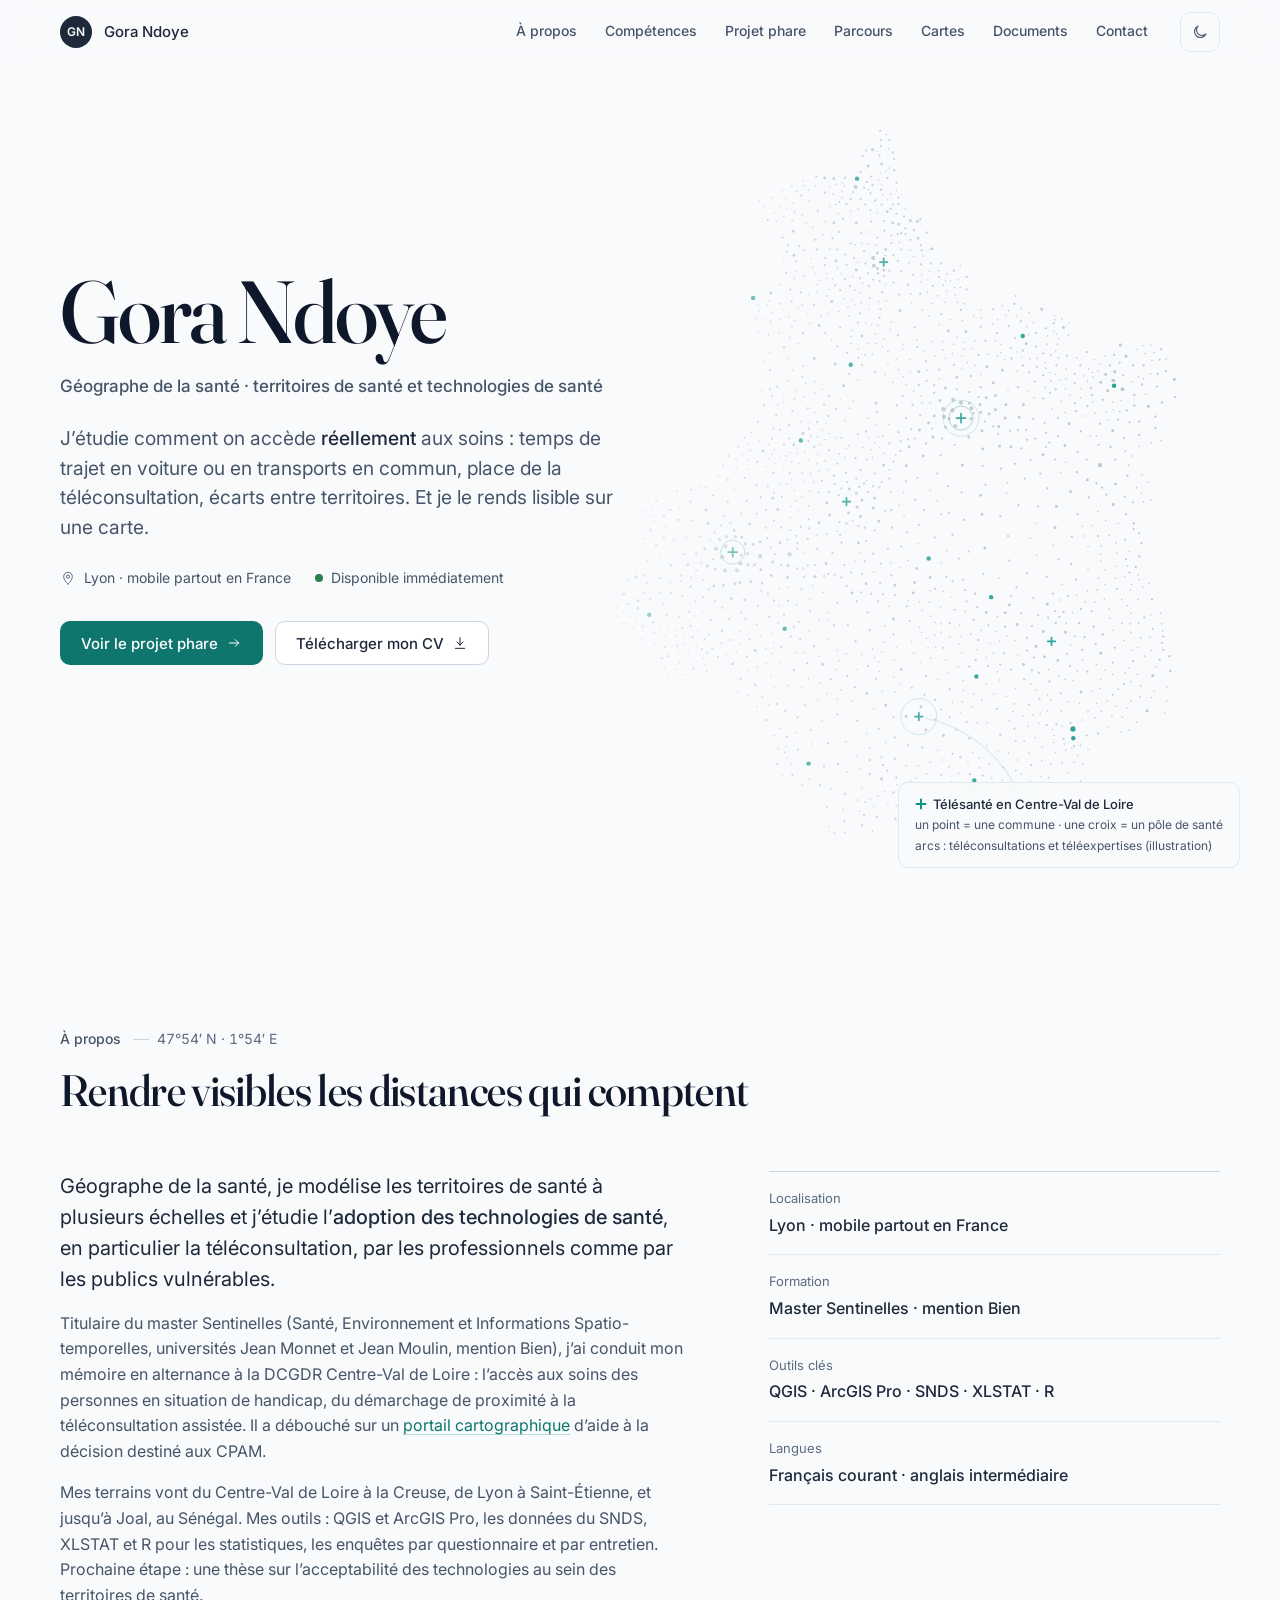
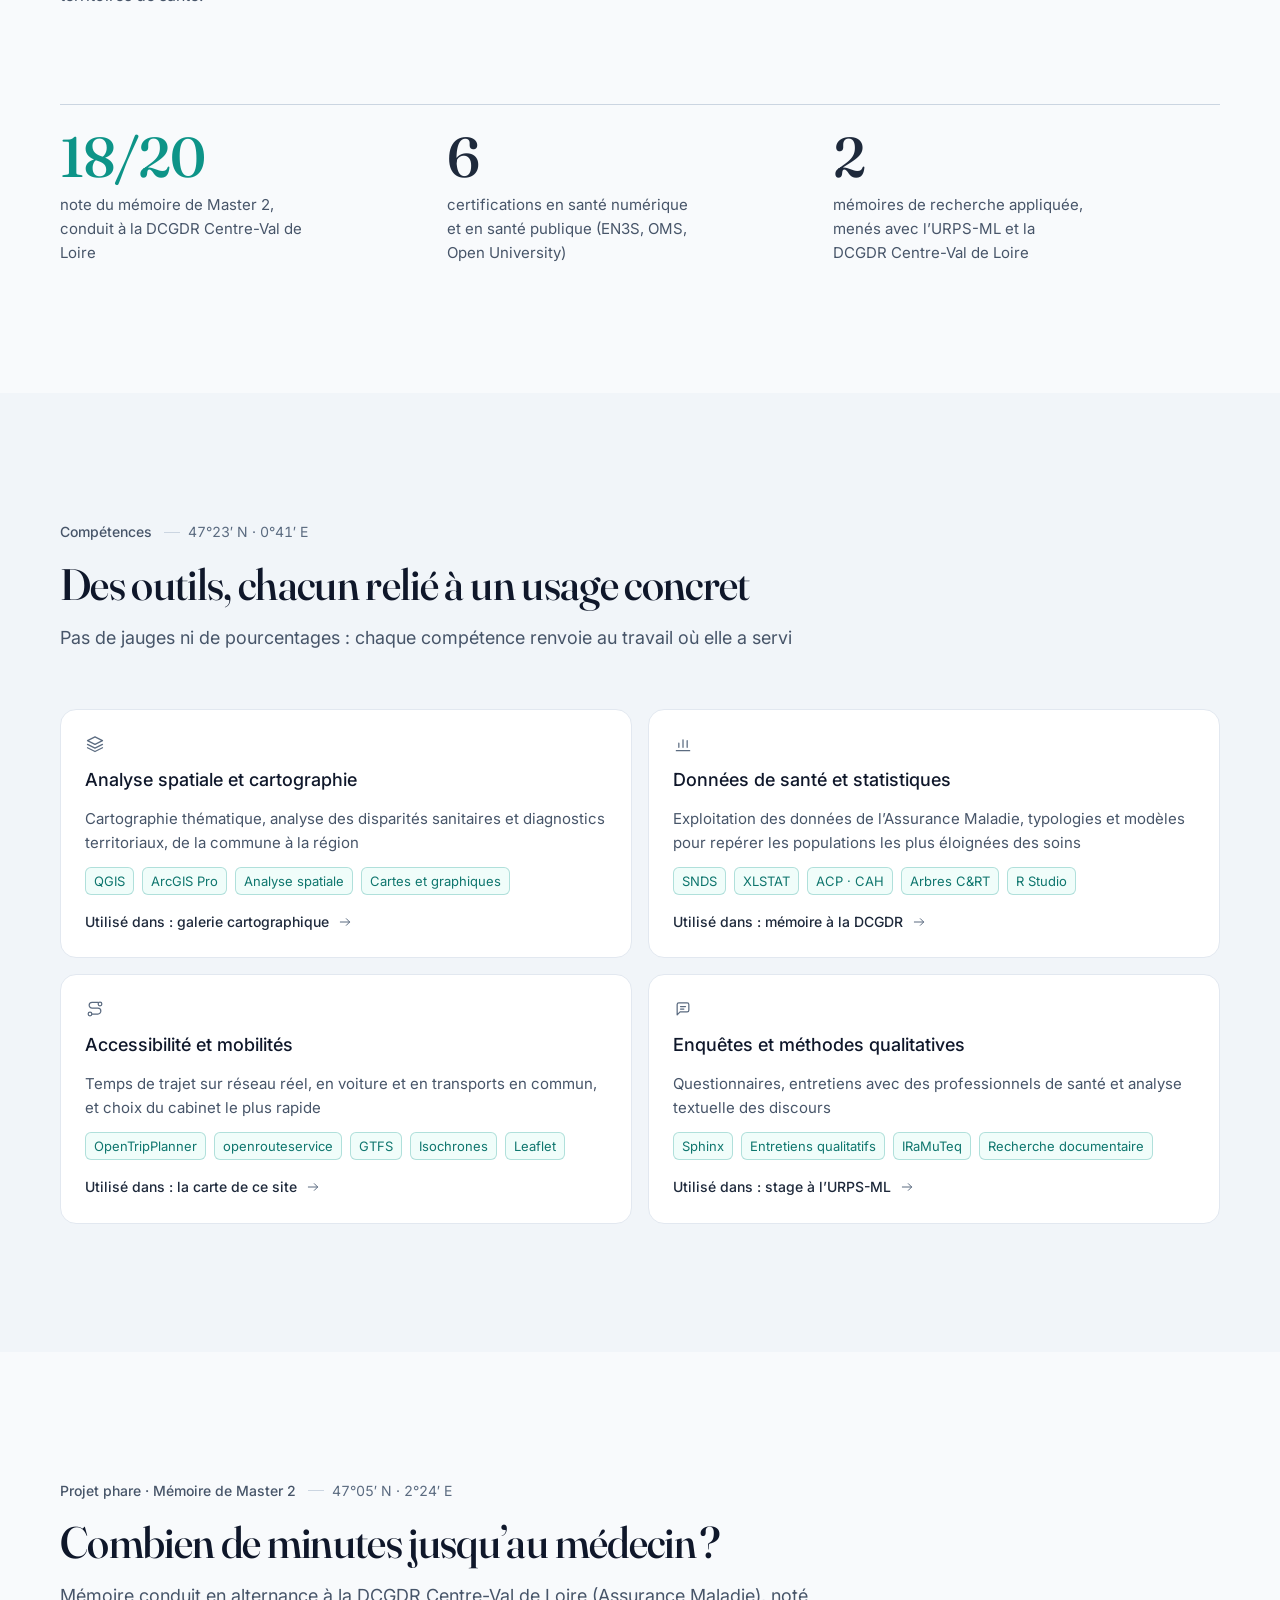
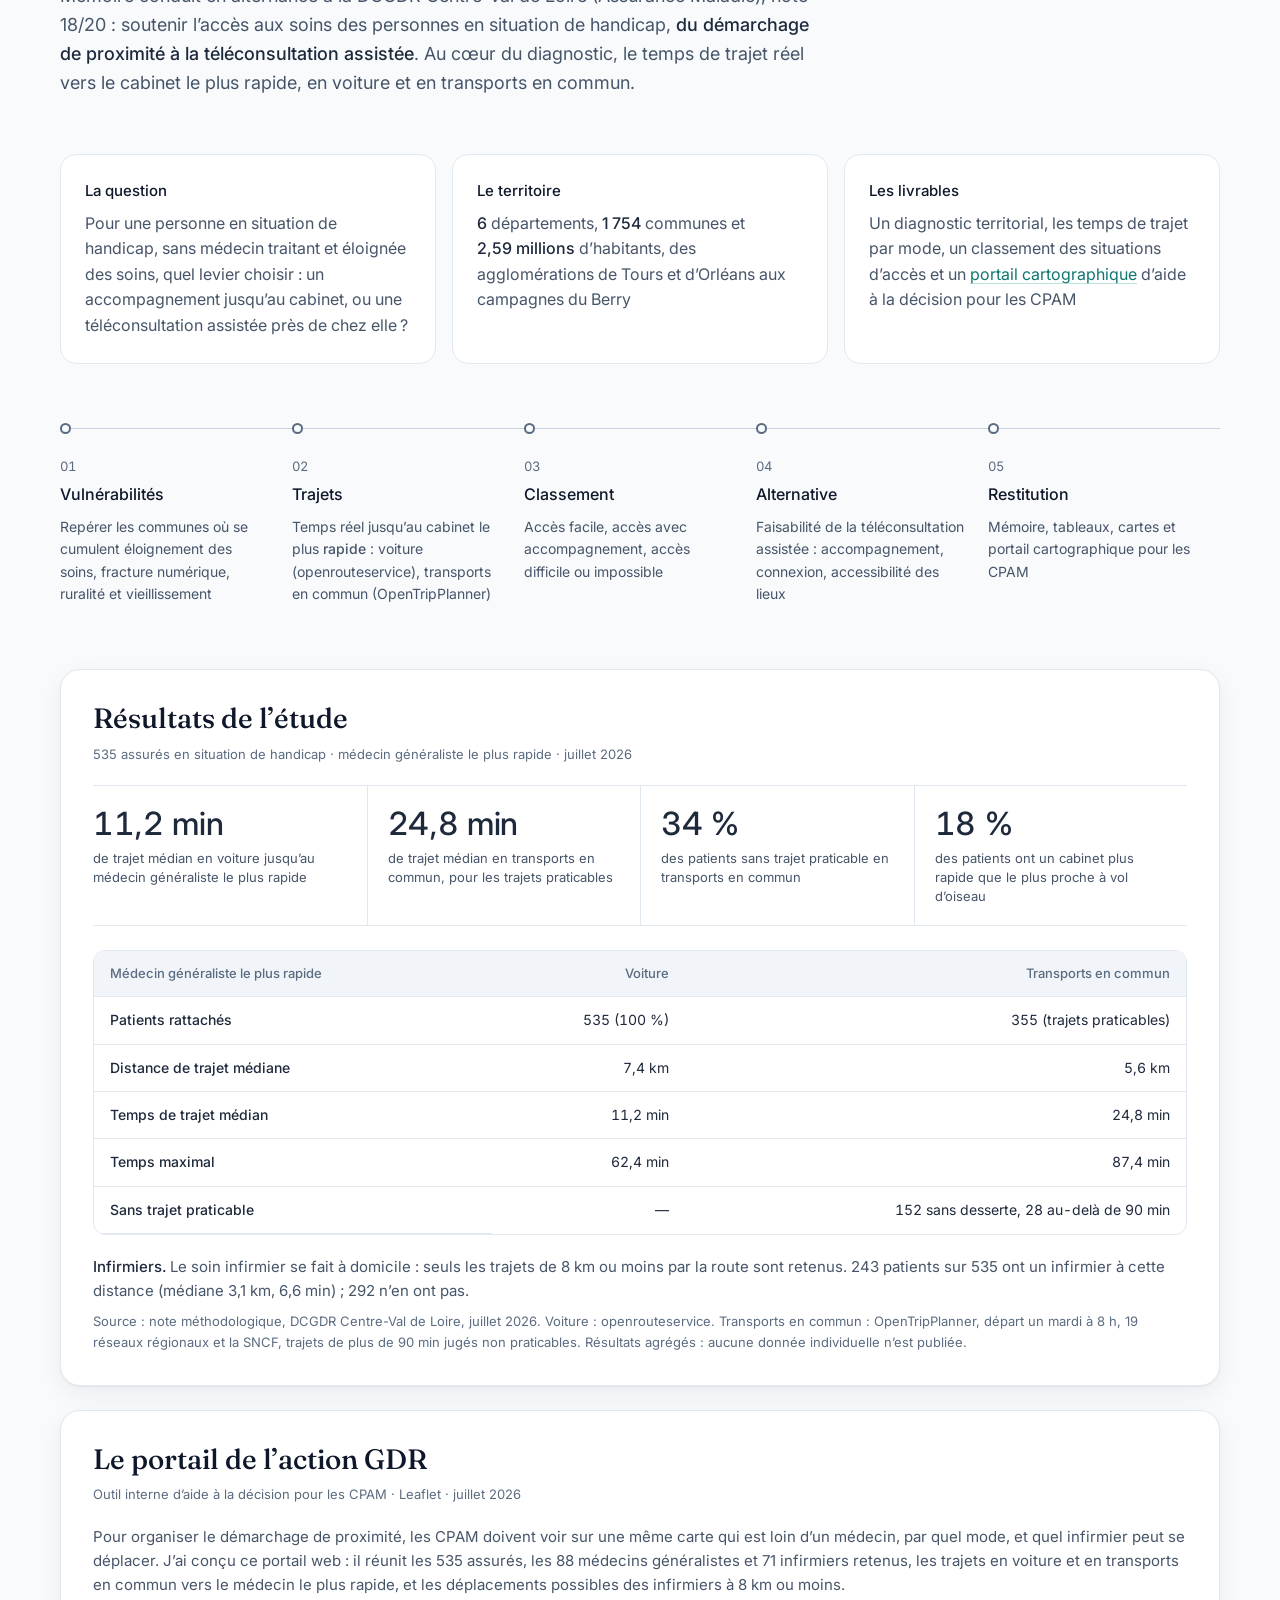
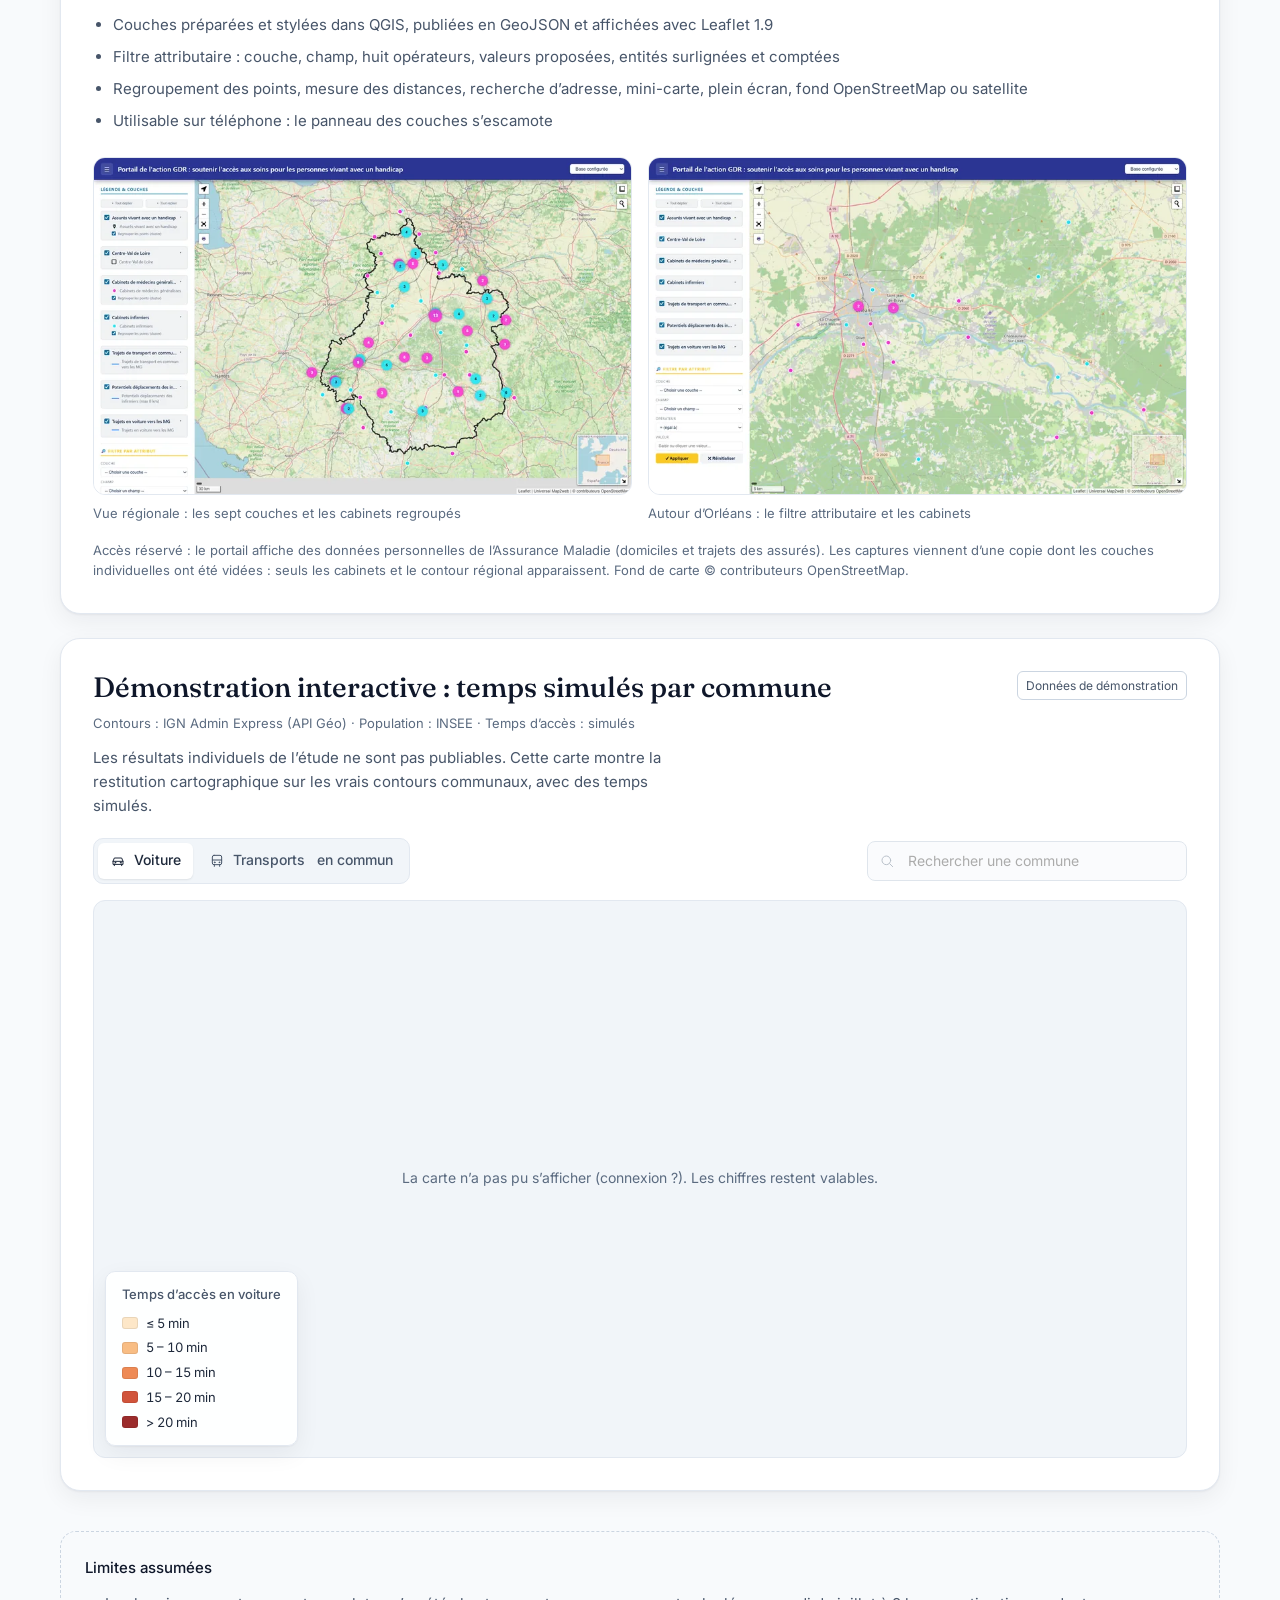
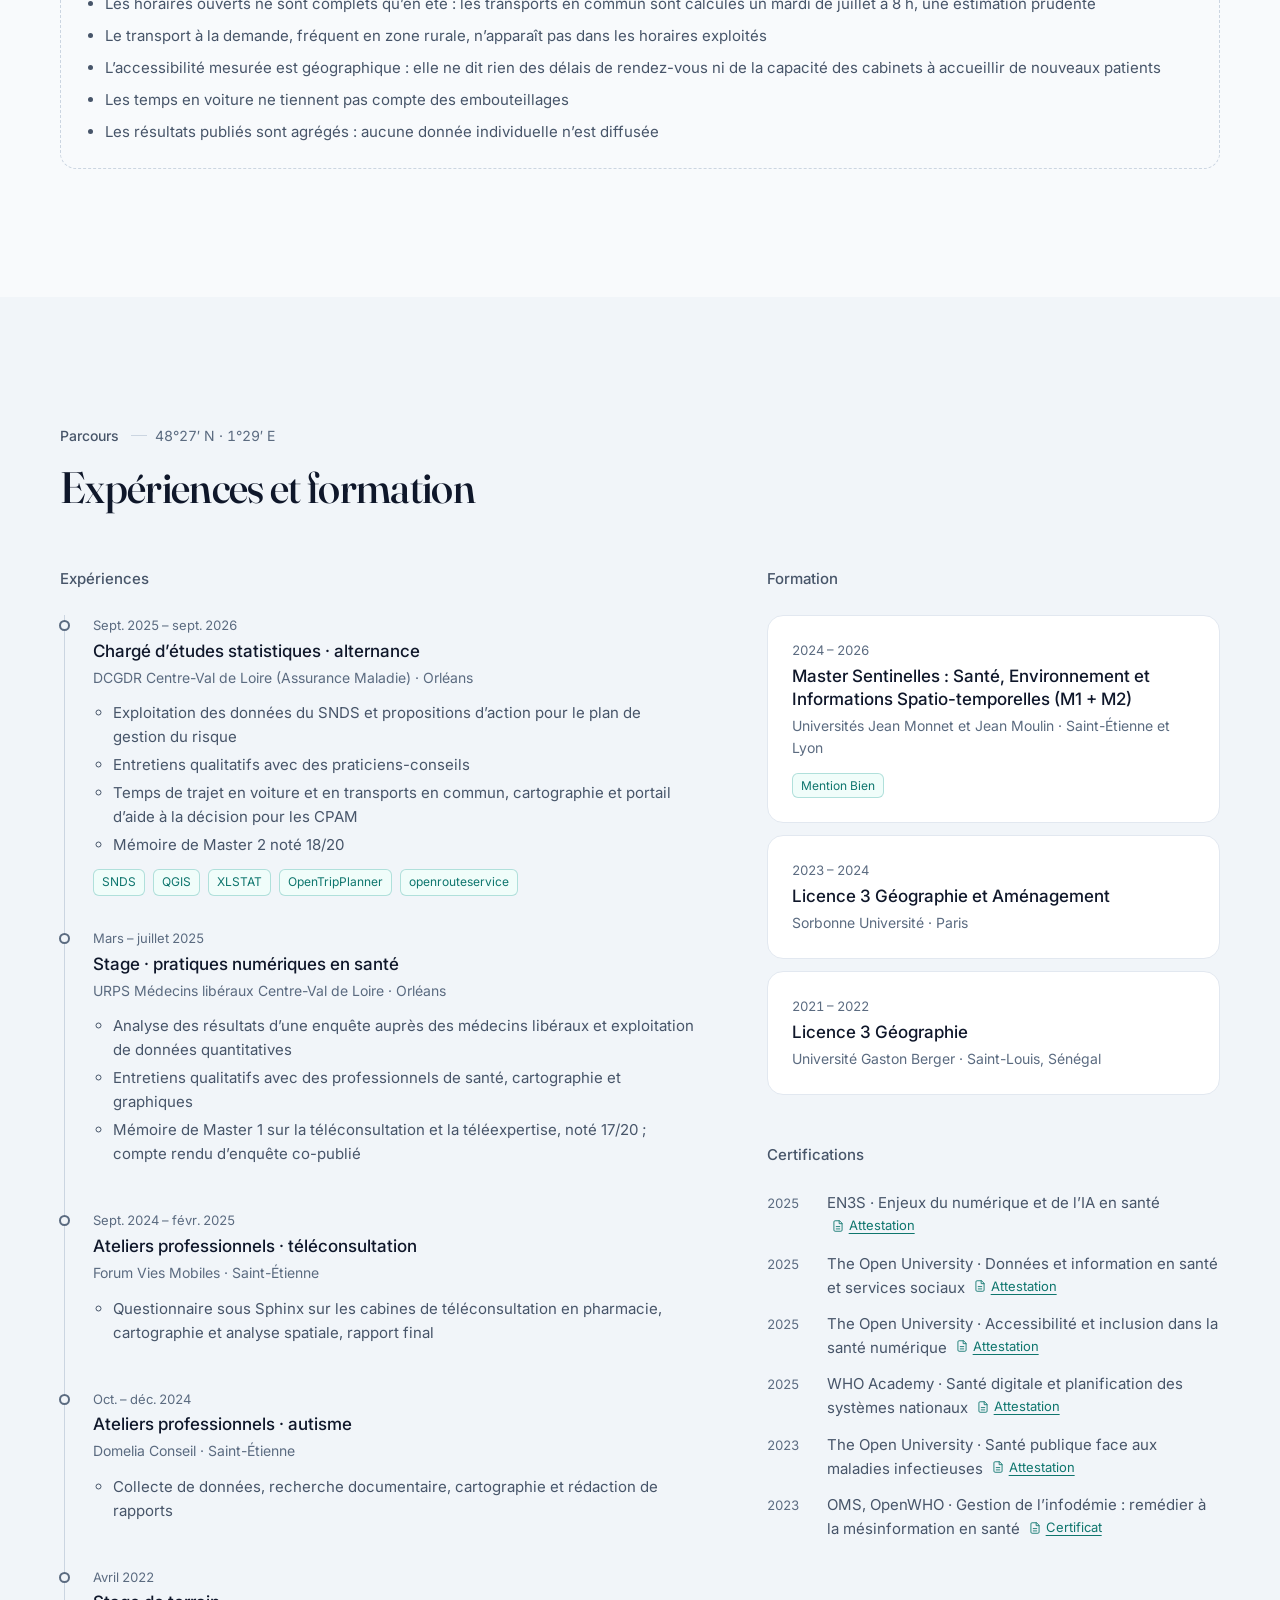
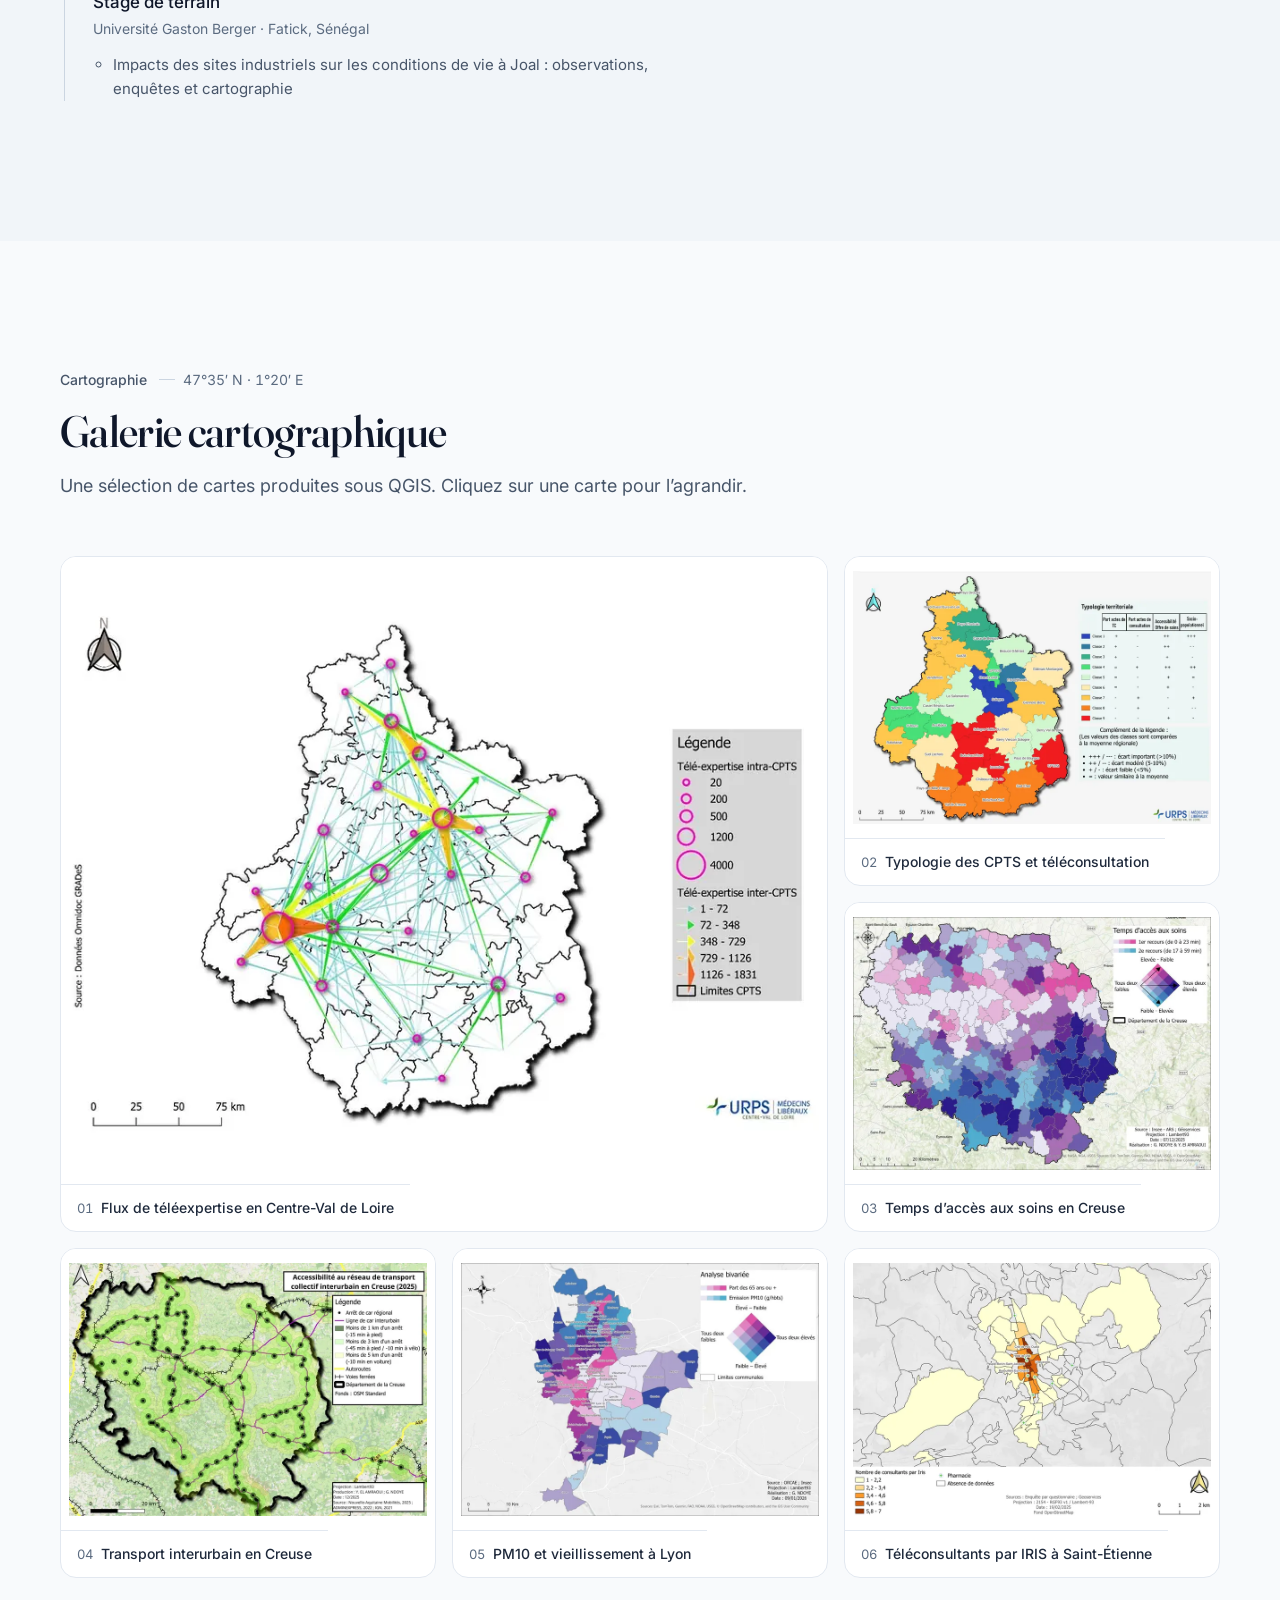
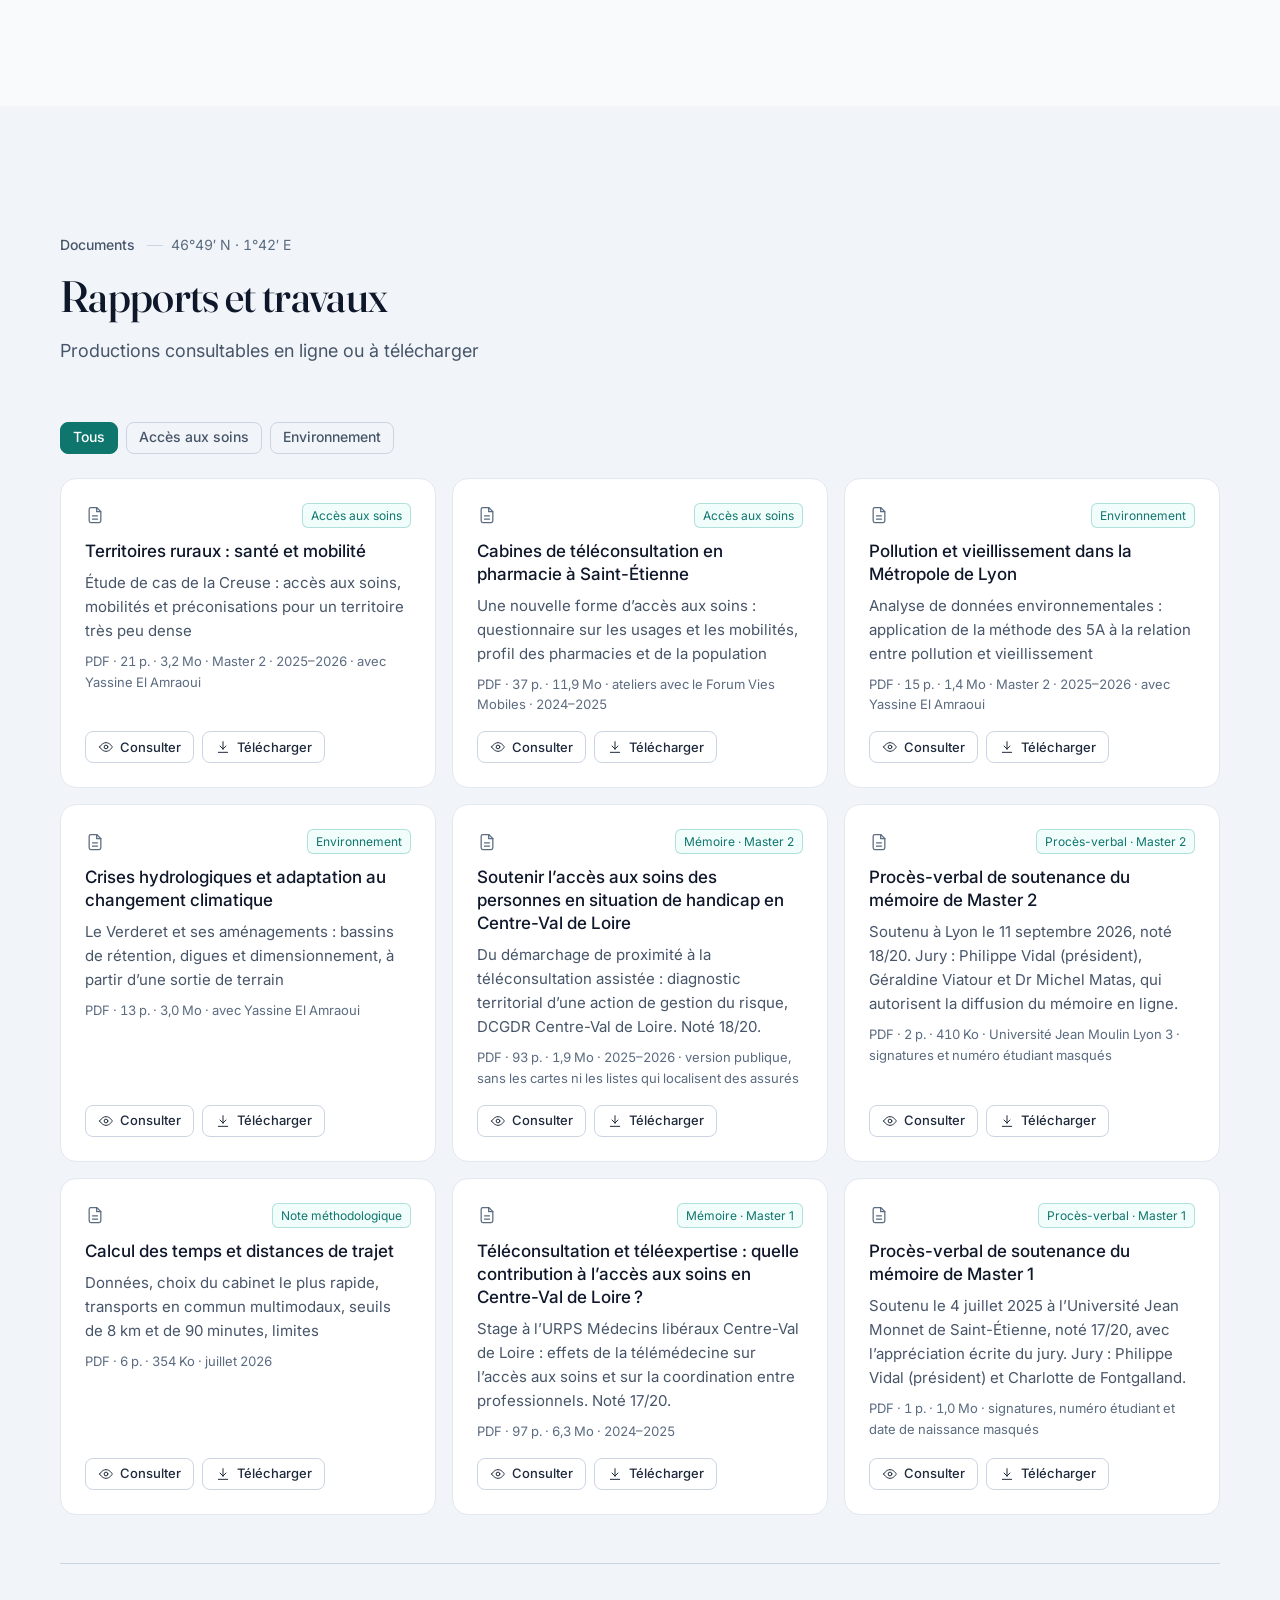
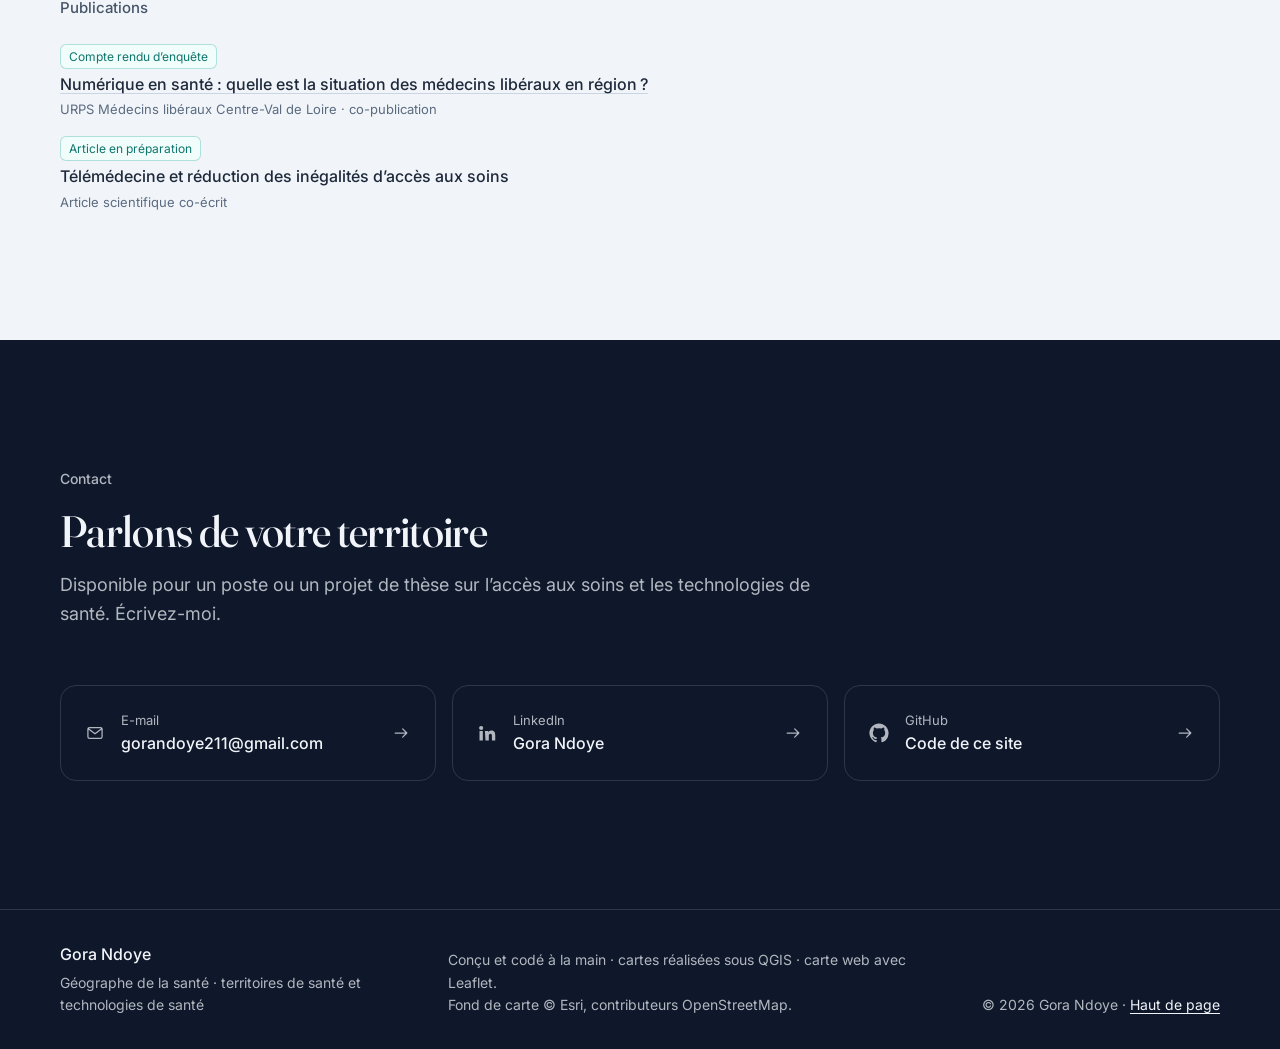
==== commit 211c2184: "Accueil : un réseau de télésanté remplace les isochrones - Les 1 754 communes du Centre-Val de Loire" ====
--- a/index.html
+++ b/index.html
@@ -134,7 +134,7 @@
 
     <!-- ===================== ACCUEIL ===================== -->
     <section class="hero" id="accueil" aria-labelledby="hero-titre">
-      <canvas class="hero-canvas" id="iso-canvas" aria-hidden="true"></canvas>
+      <canvas class="hero-canvas" id="reseau-canvas" aria-hidden="true"></canvas>
       <div class="hero-veil" aria-hidden="true"></div>
       <div class="wrap hero-inner">
         <div class="hero-text">
@@ -154,9 +154,9 @@
         </div>
       </div>
       <div class="hero-legend" aria-hidden="true">
-        <span class="hero-legend-title"><span class="hero-legend-cross">+</span> Isochrones</span>
-        <span>une courbe = 5 min de trajet en plus</span>
-        <span>depuis le cabinet le plus rapide</span>
+        <span class="hero-legend-title"><svg class="hero-legend-icon" viewBox="0 0 12 12"><path d="M6 1.5v9M1.5 6h9"/></svg>Télésanté en Centre-Val de Loire</span>
+        <span>un point = une commune · une croix = un pôle de santé</span>
+        <span>arcs : téléconsultations et téléexpertises (illustration)</span>
       </div>
     </section>
 
--- a/css/style.css
+++ b/css/style.css
@@ -415,8 +415,8 @@
   font-size: 0.75rem;
   line-height: 1.4;
 }
-.hero-legend-title { color: var(--ink); font-size: 0.8125rem; font-weight: 500; }
-.hero-legend-cross { color: var(--accent); }
+.hero-legend-title { display: flex; align-items: center; gap: 6px; color: var(--ink); font-size: 0.8125rem; font-weight: 500; }
+.hero-legend-icon { width: 12px; height: 12px; flex: none; fill: none; stroke: var(--accent); stroke-width: 2; stroke-linecap: round; }
 
 /* 6. Sections -------------------------------------------------------------- */
 .section { position: relative; padding-block: clamp(80px, 10vw, 128px); }
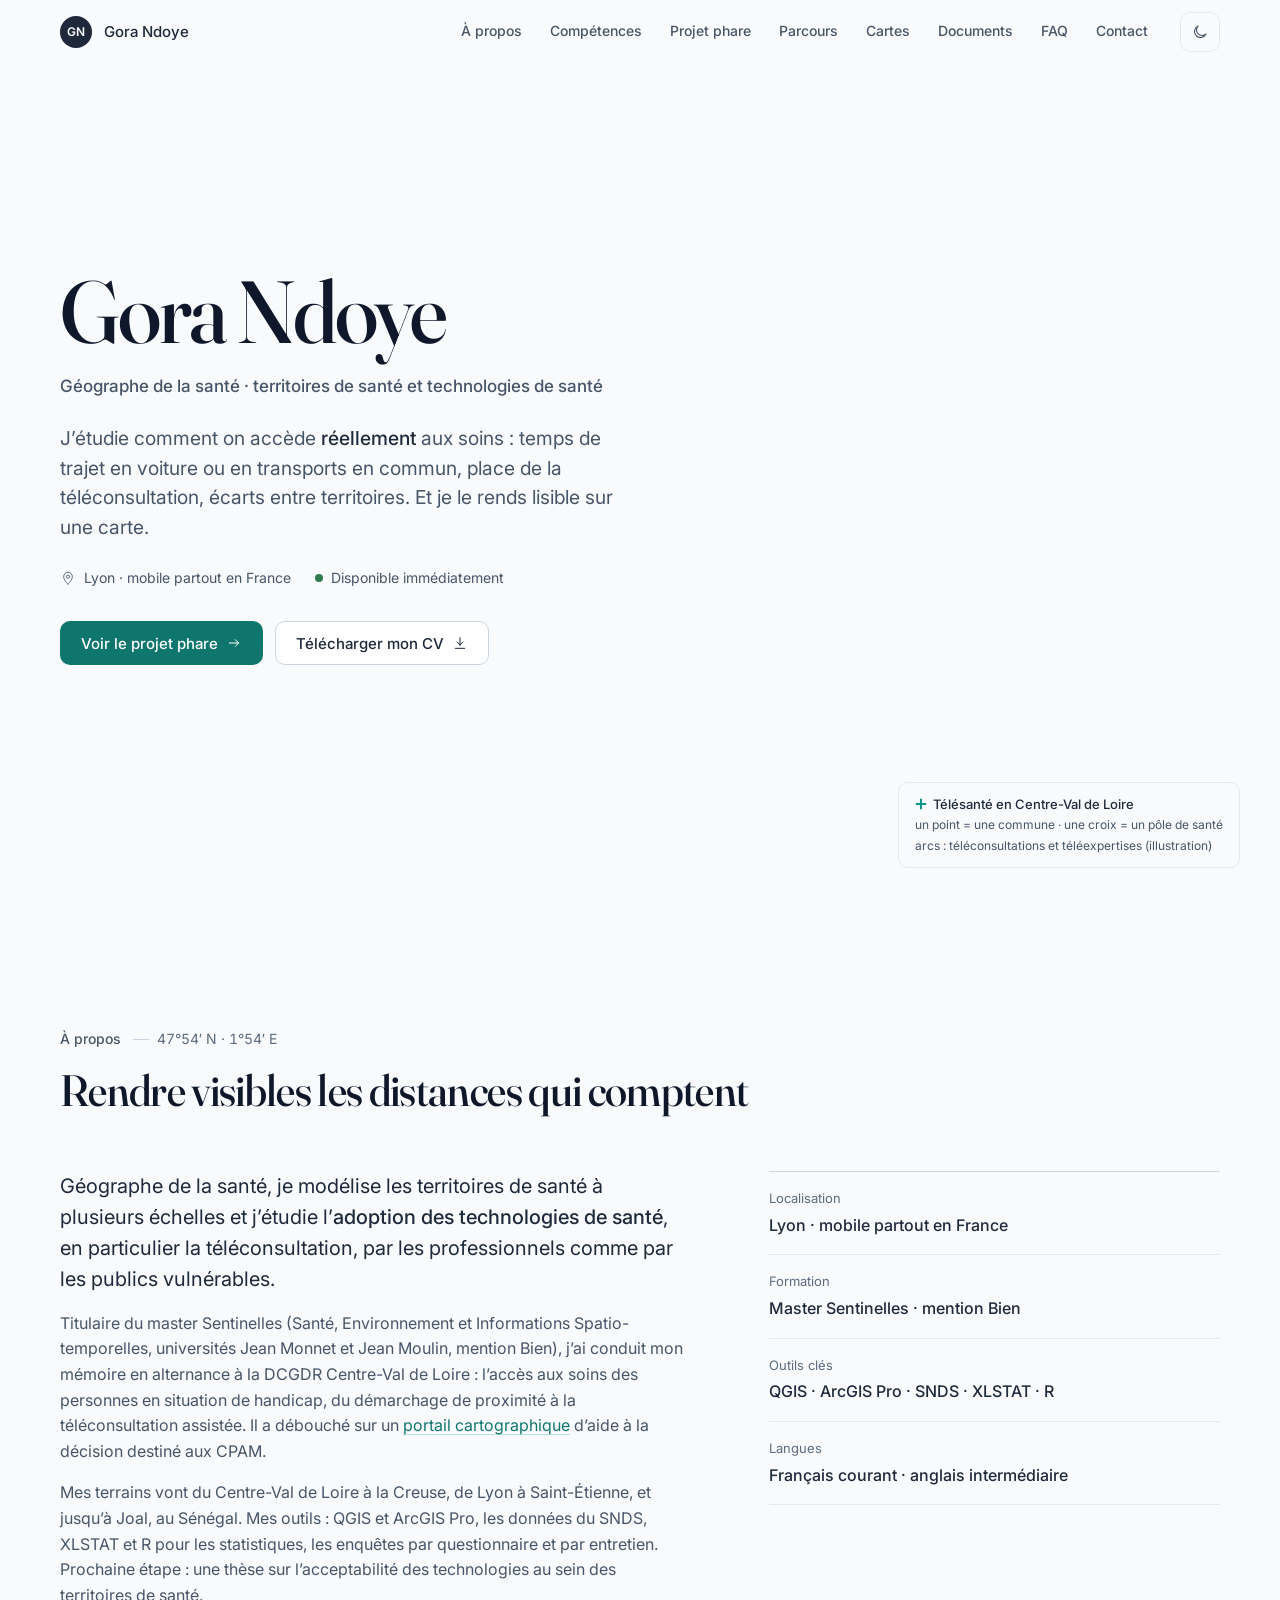
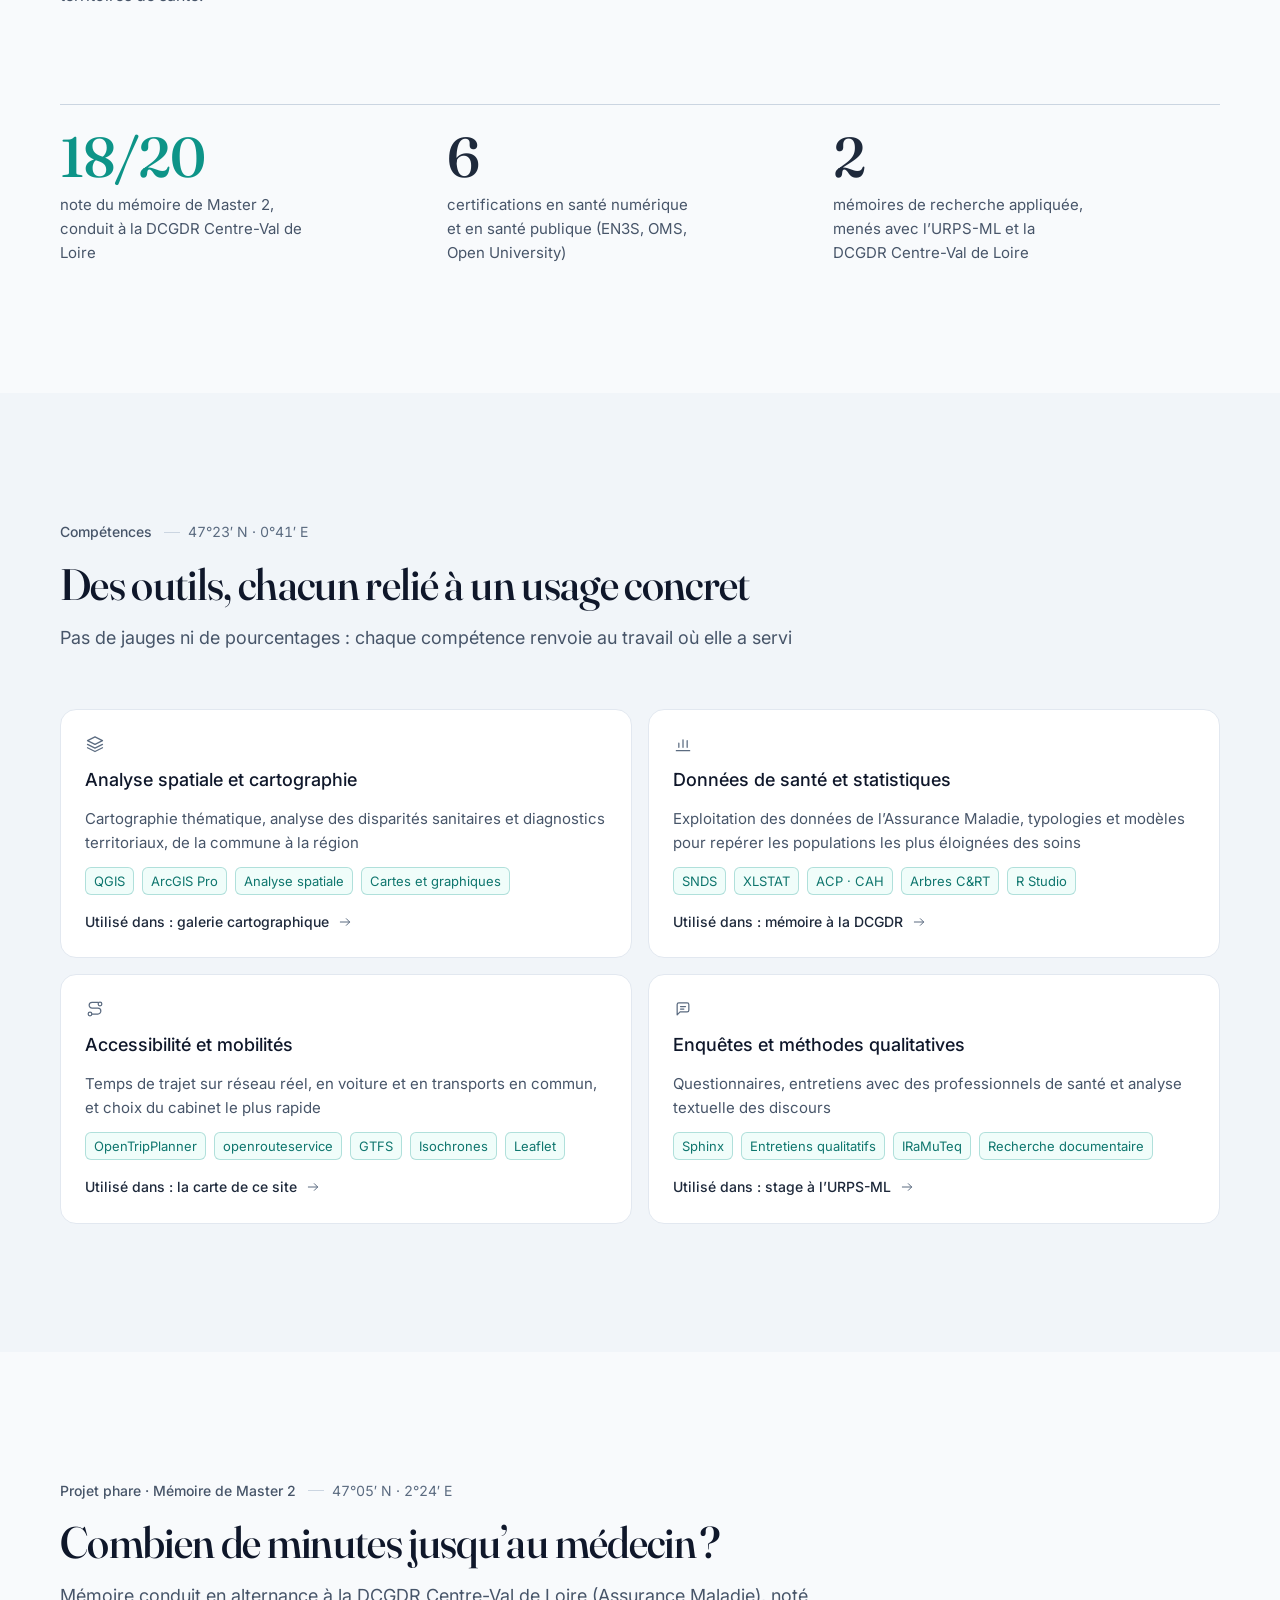
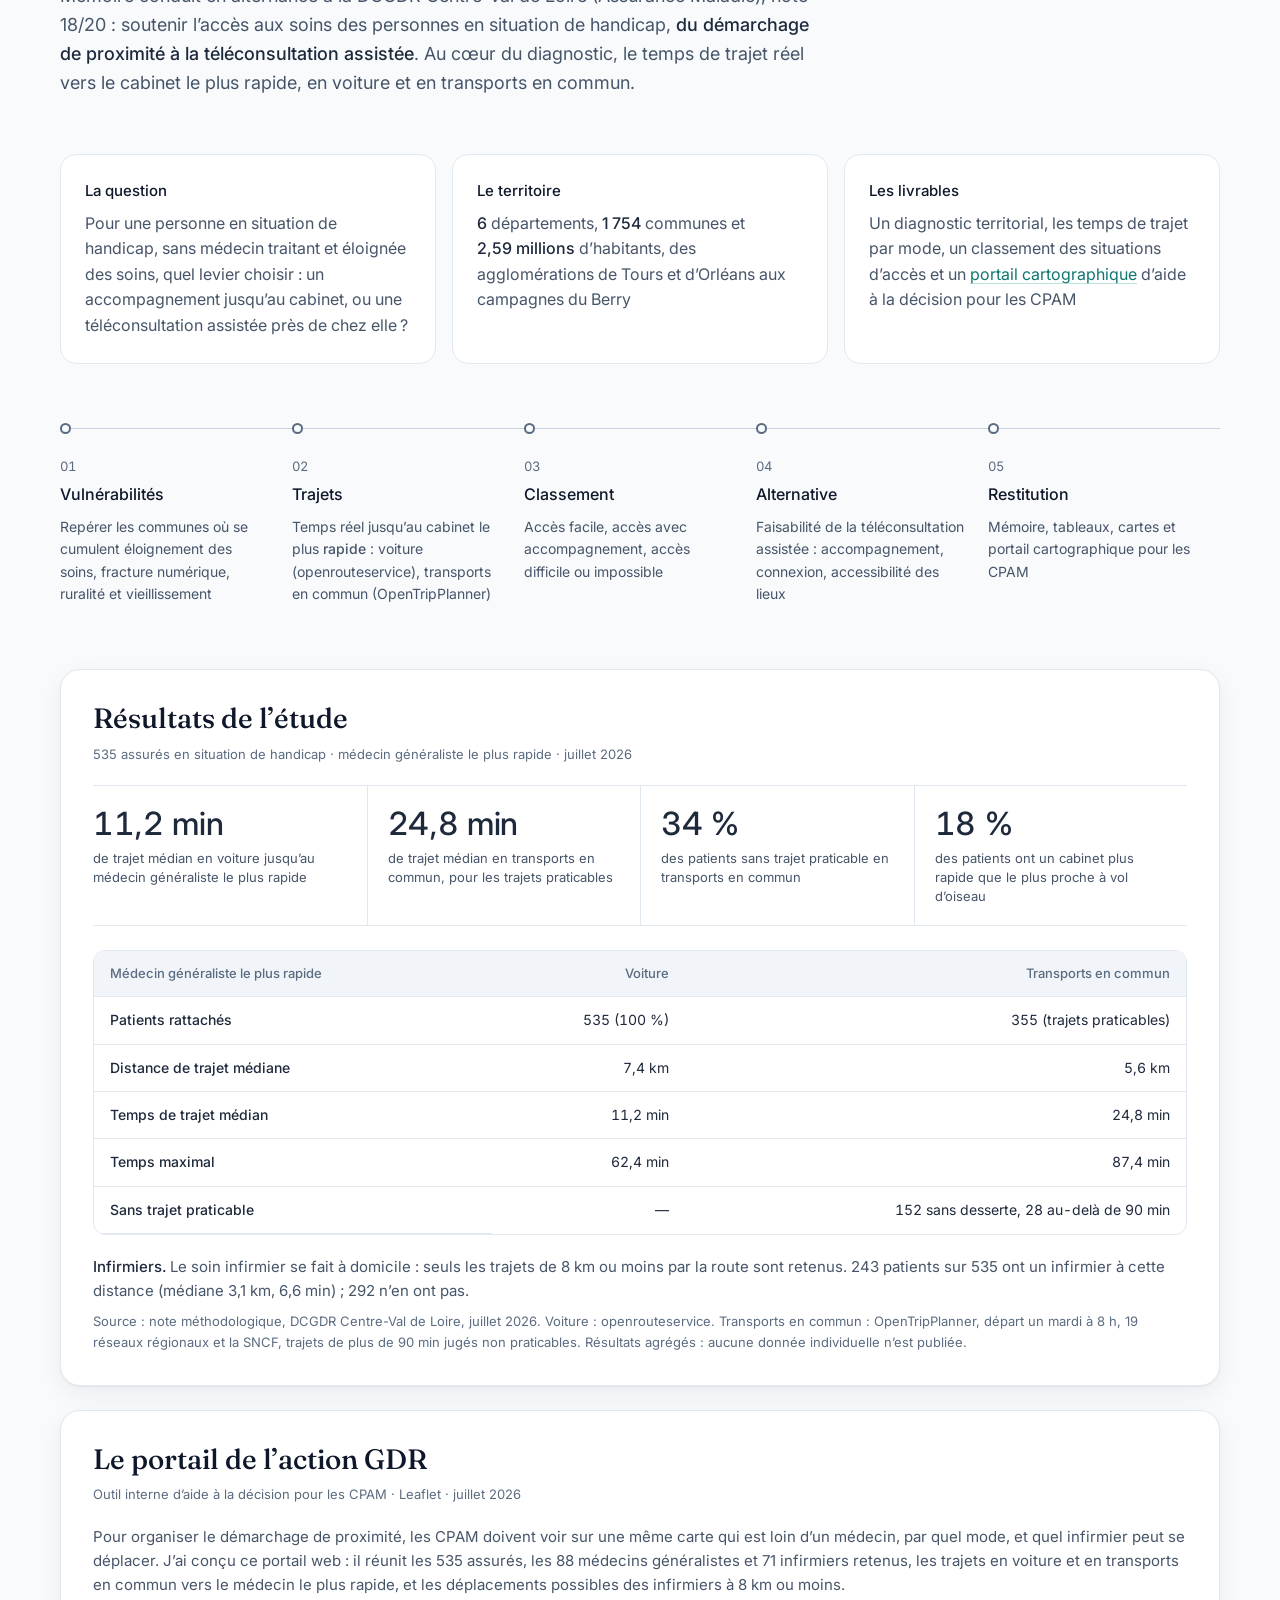
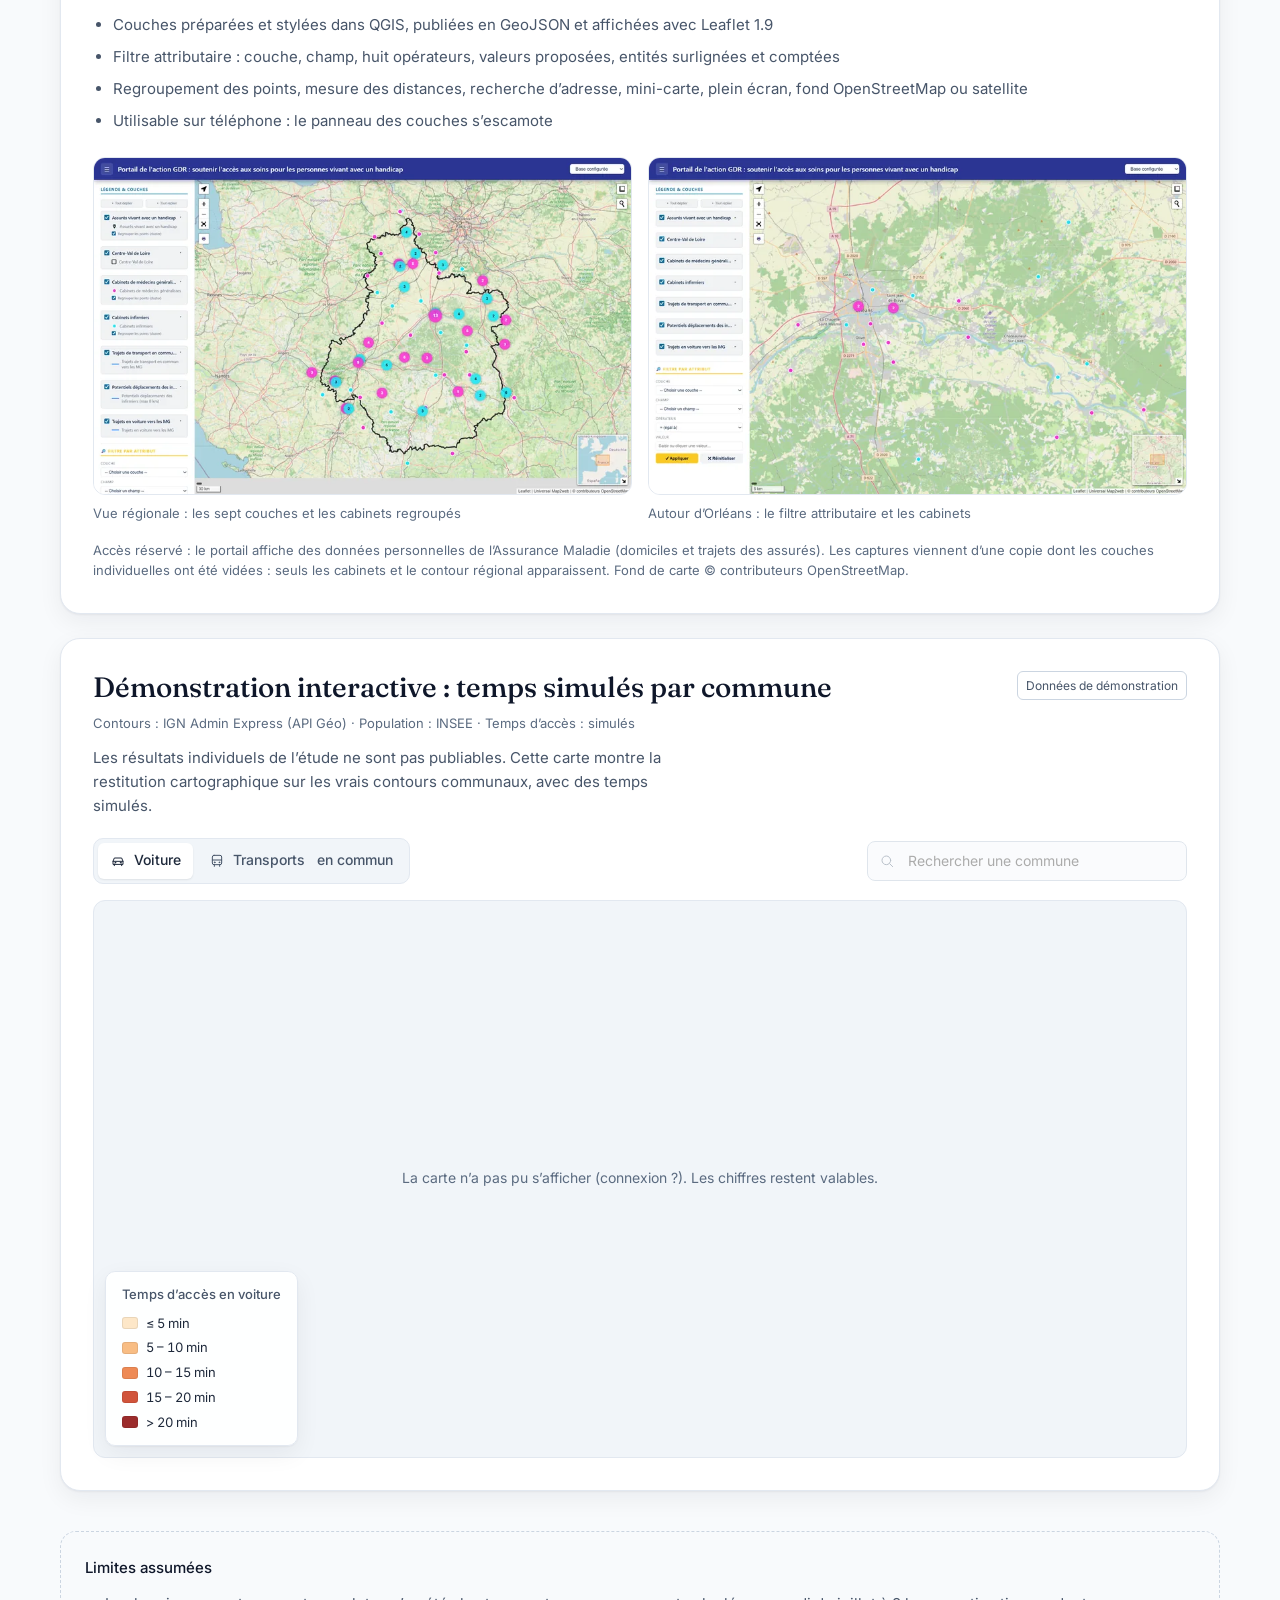
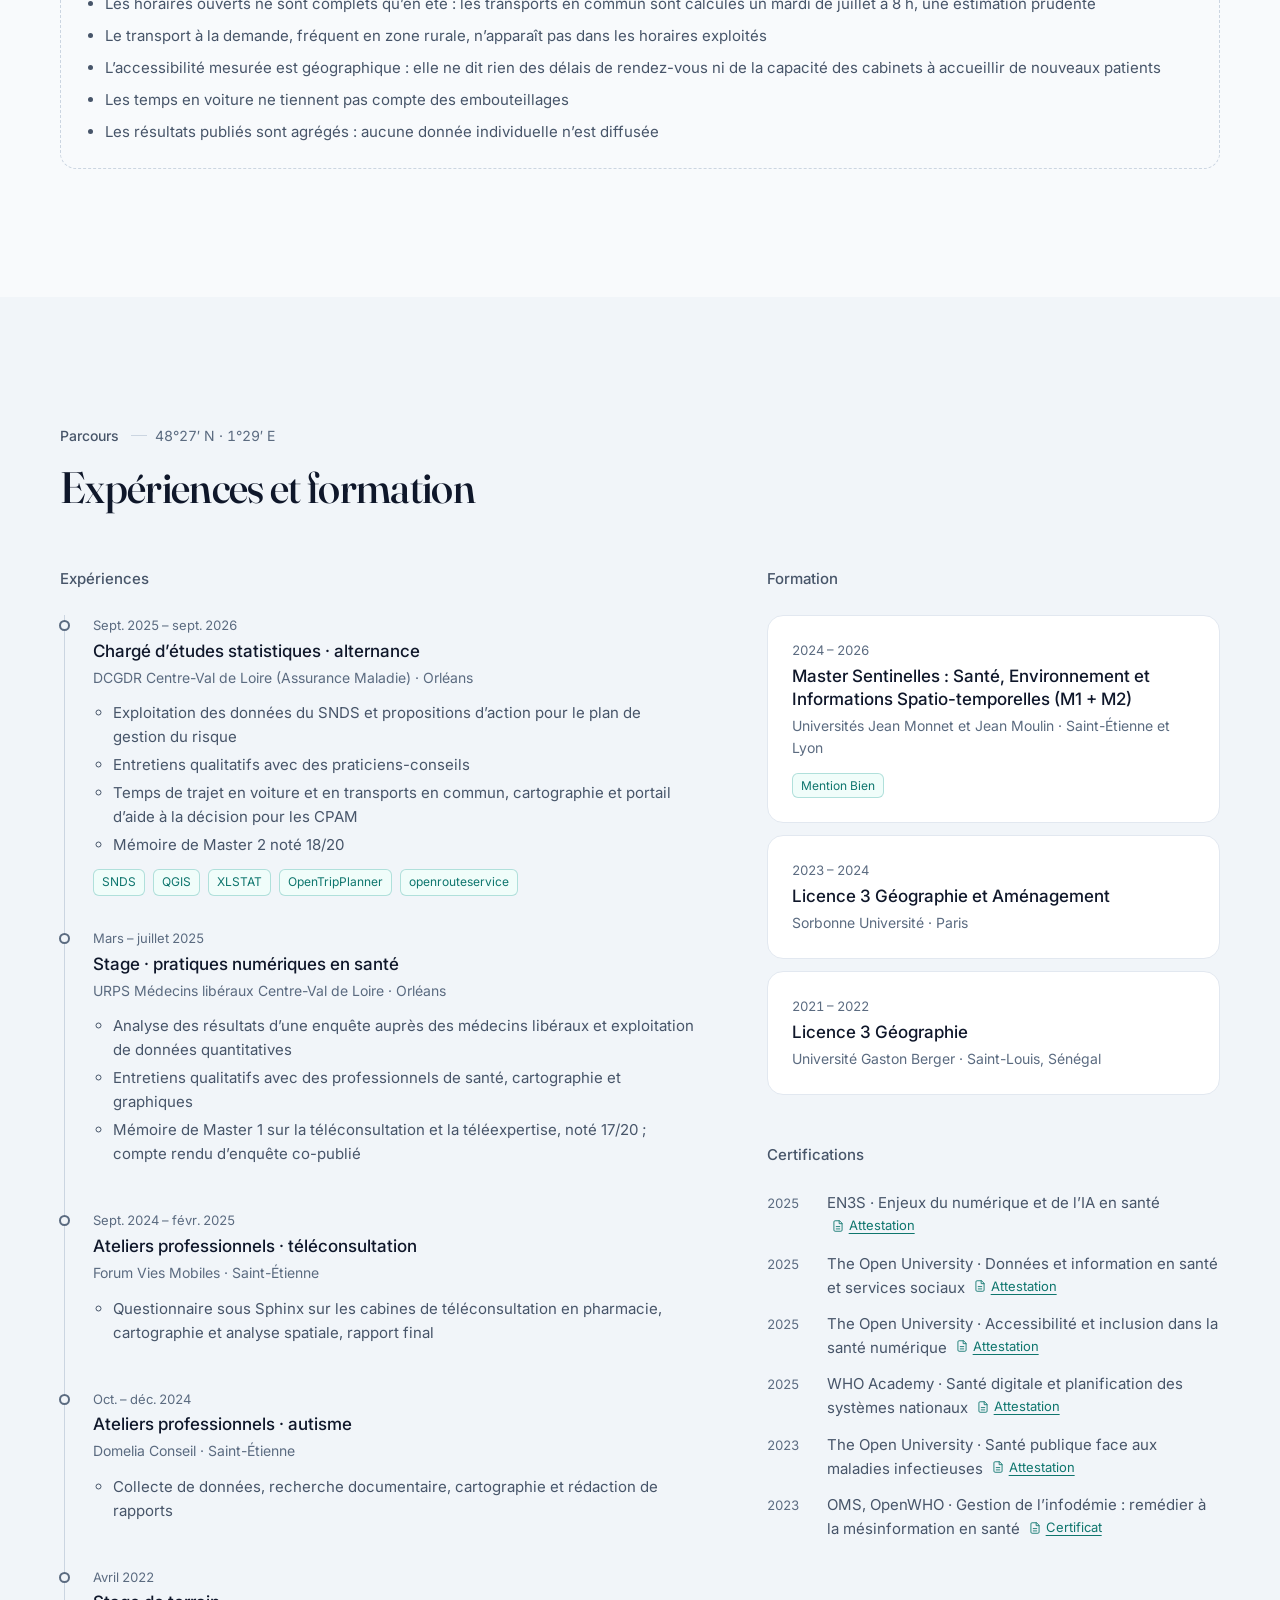
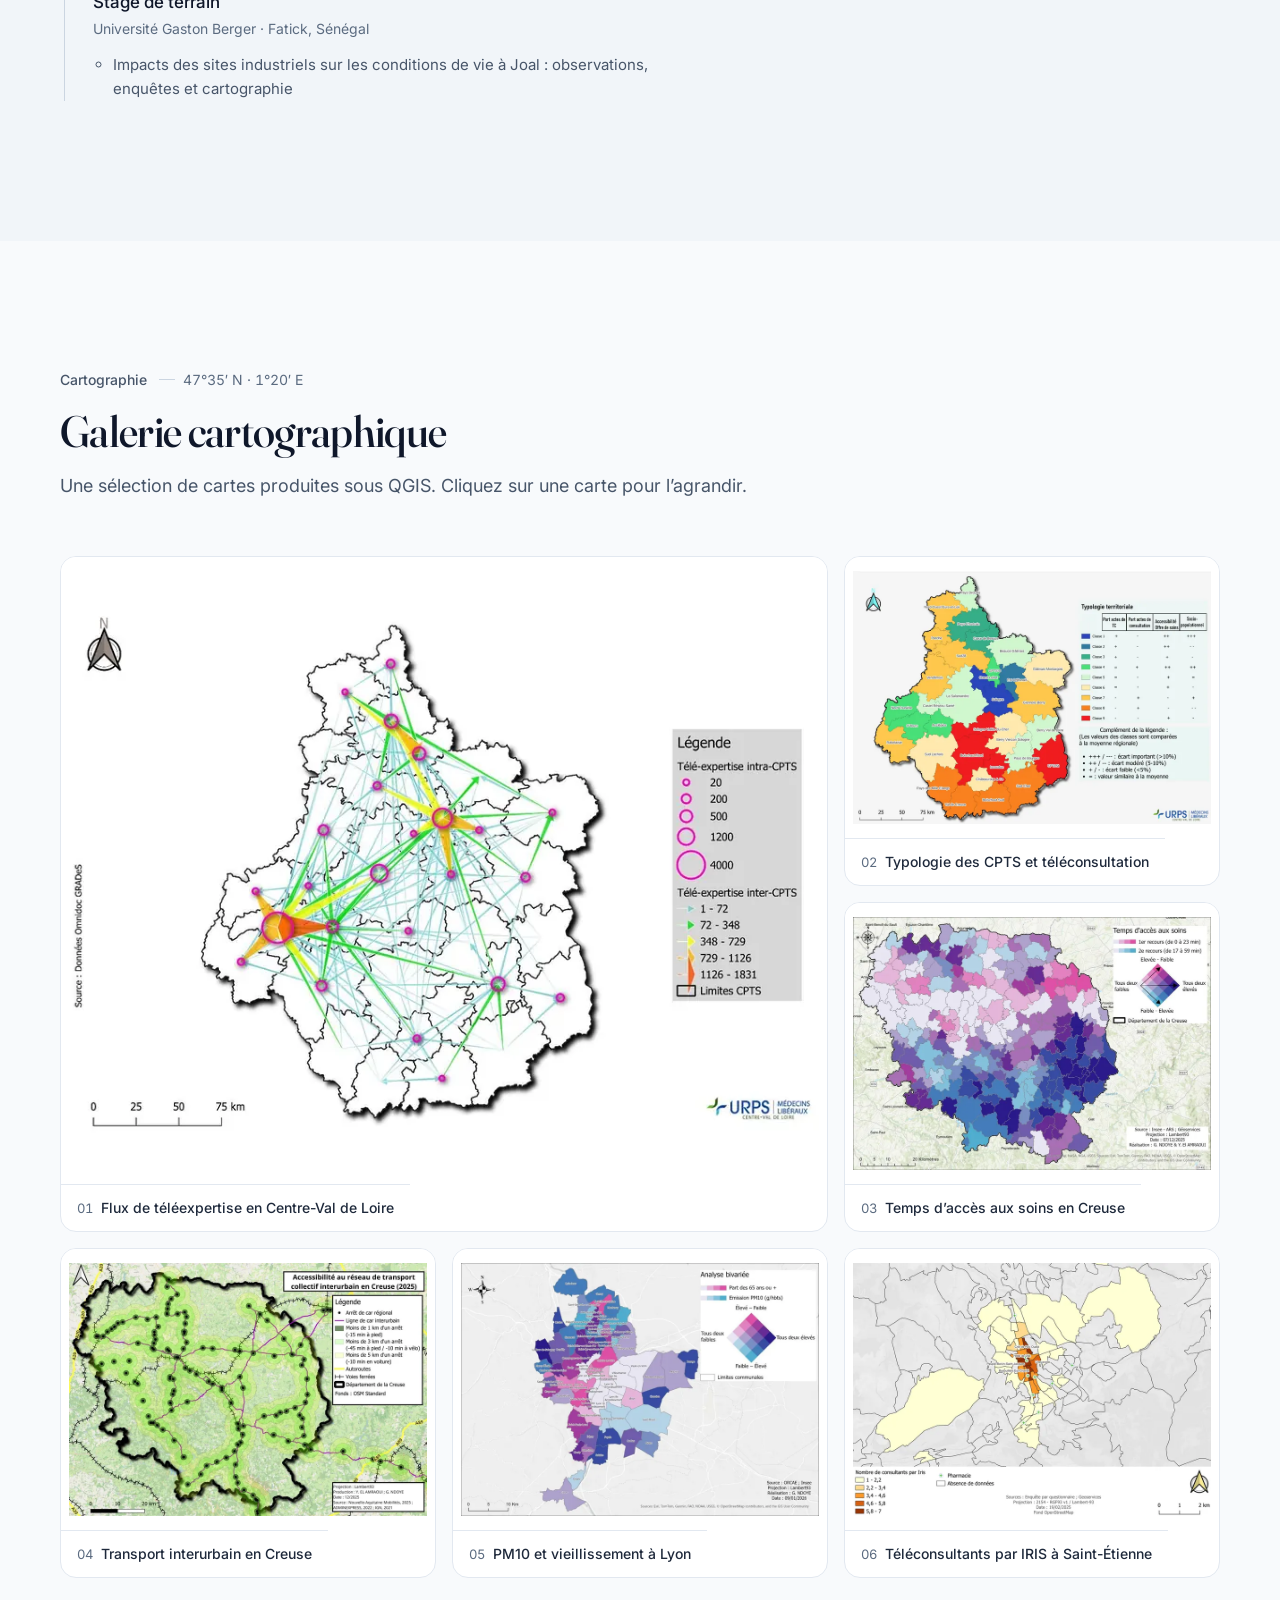
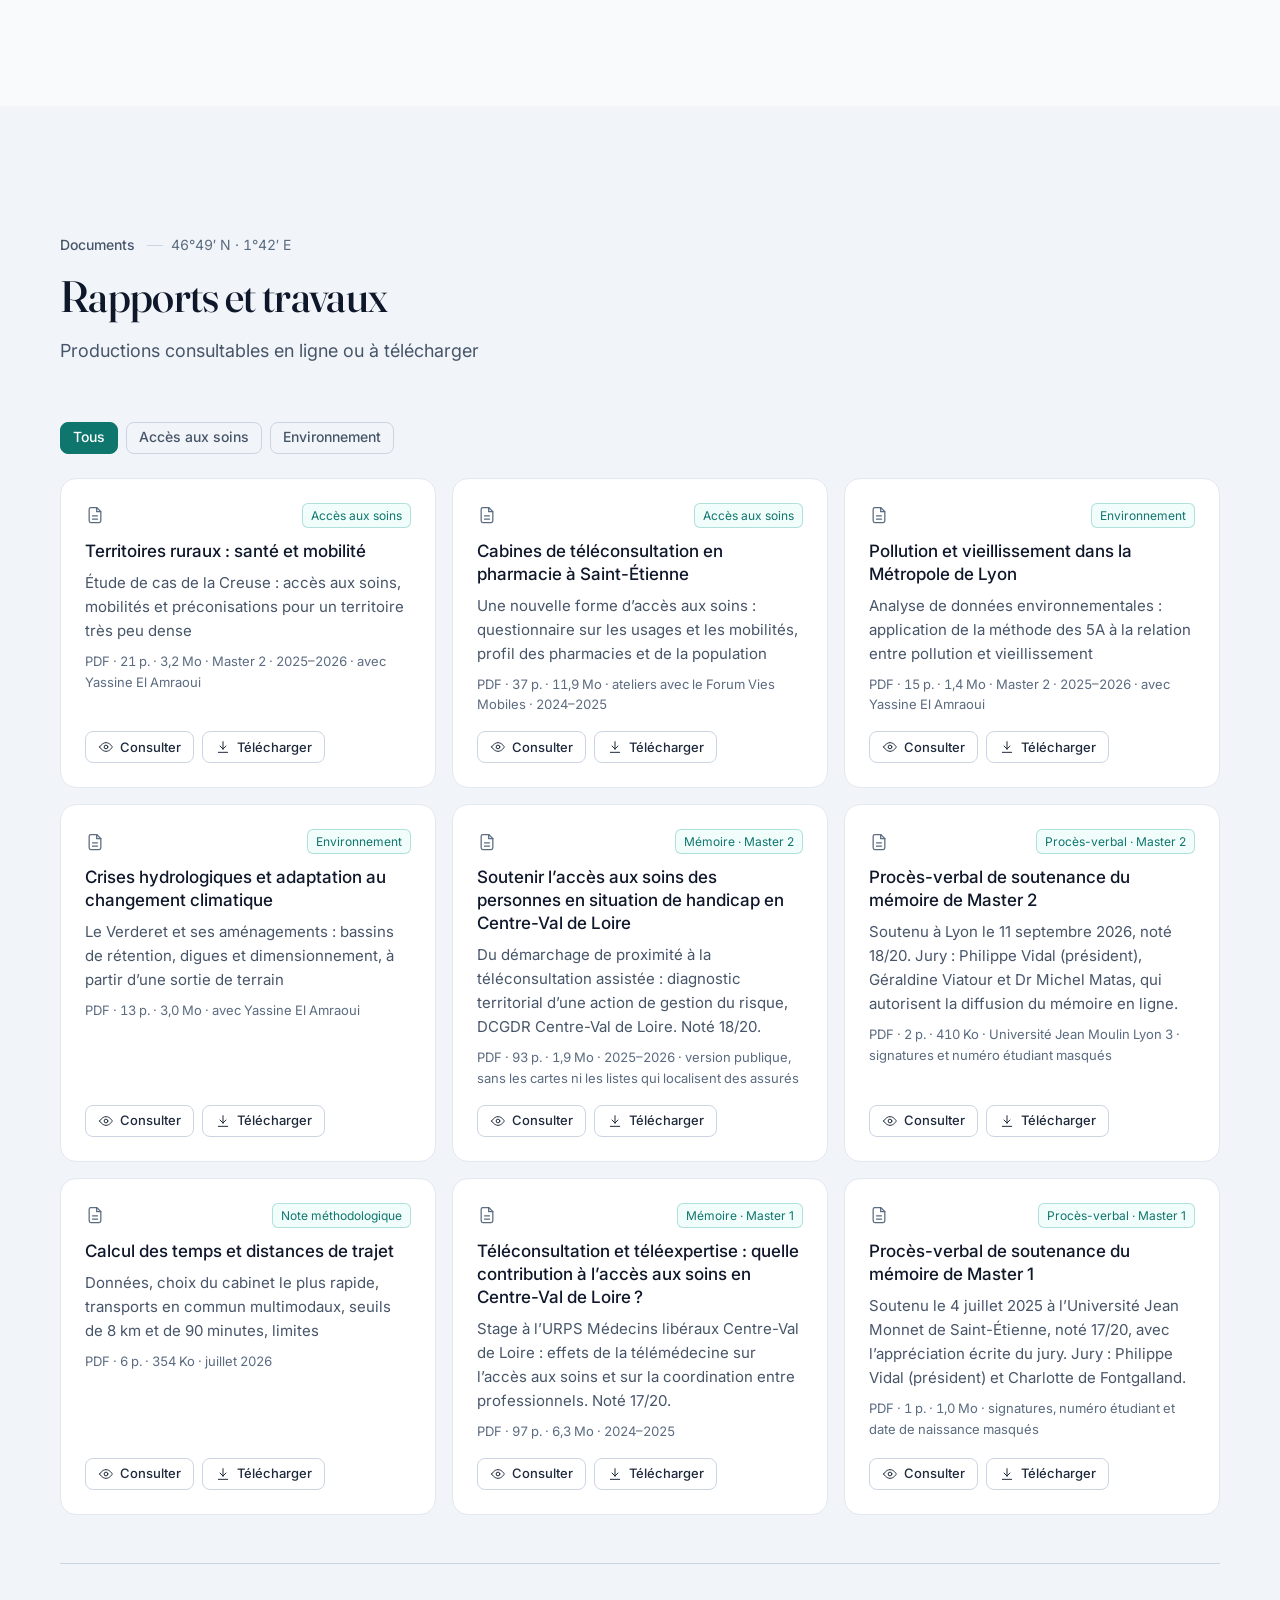
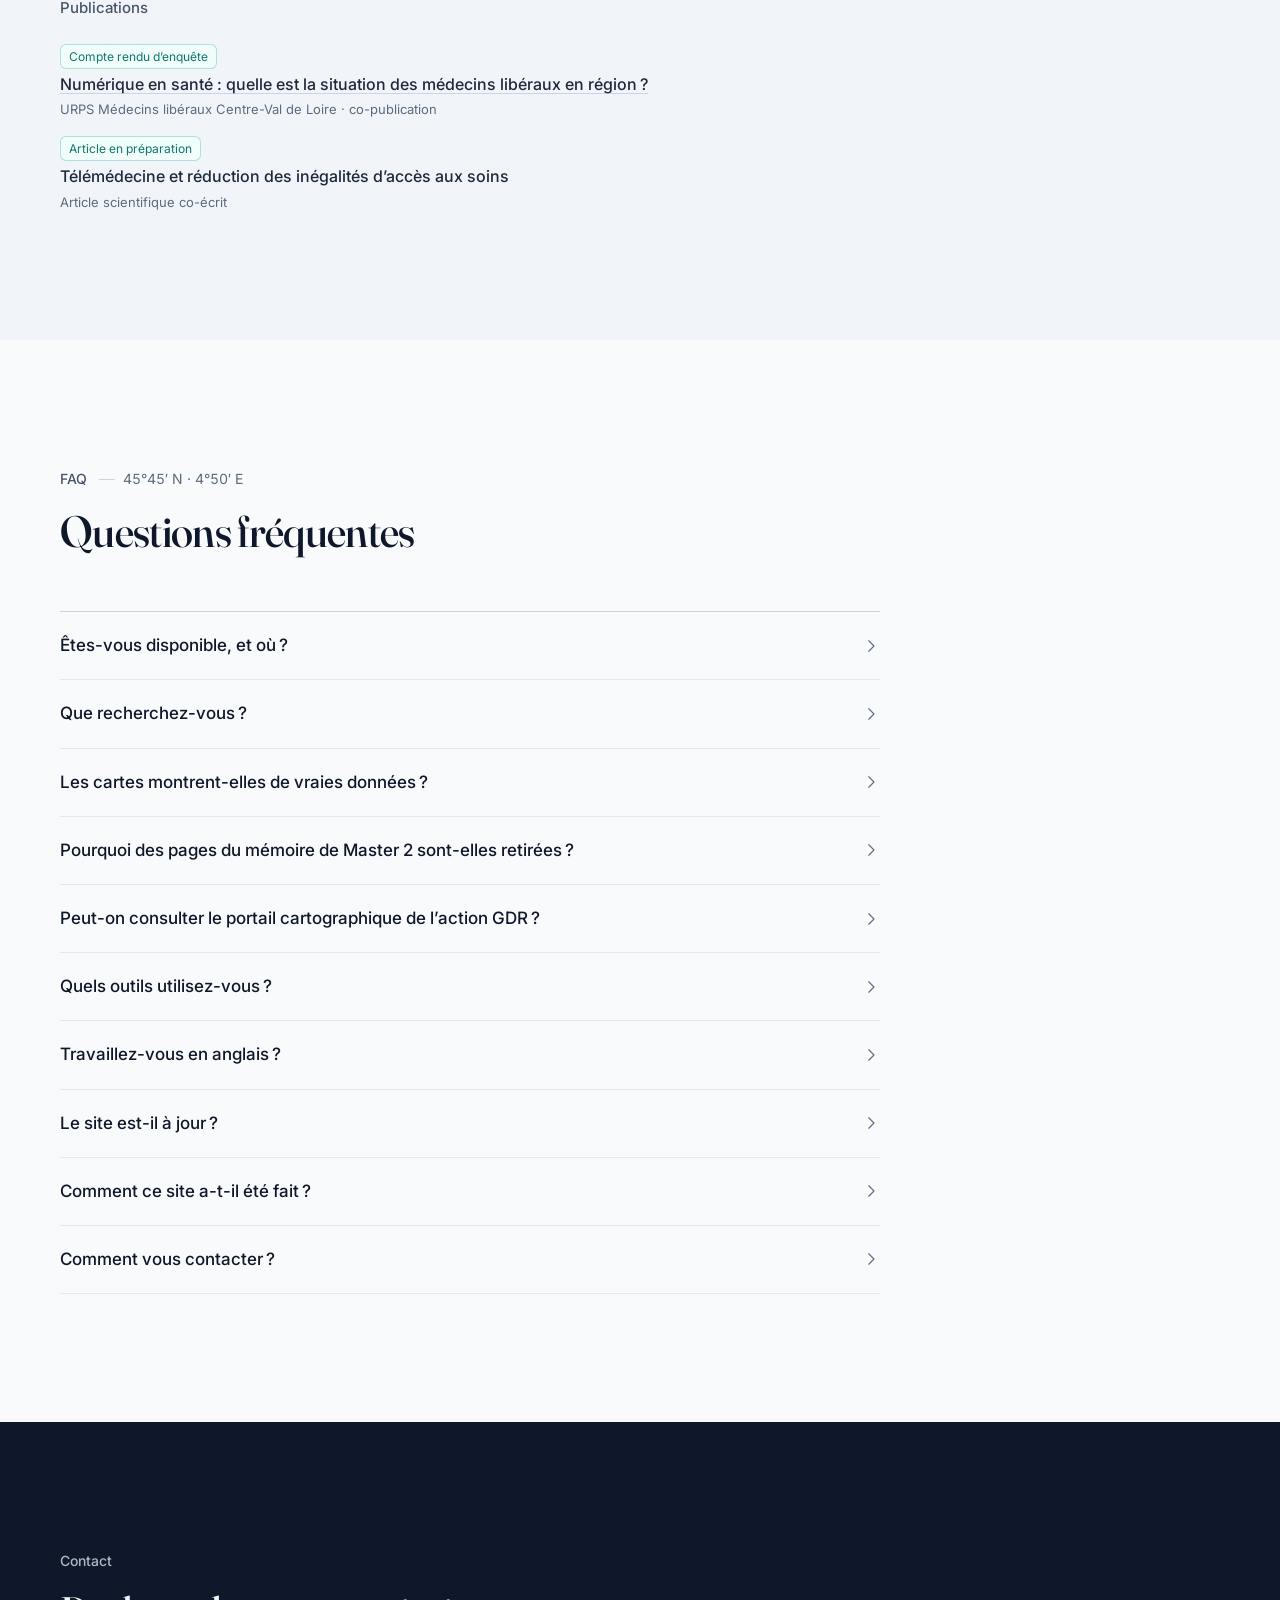
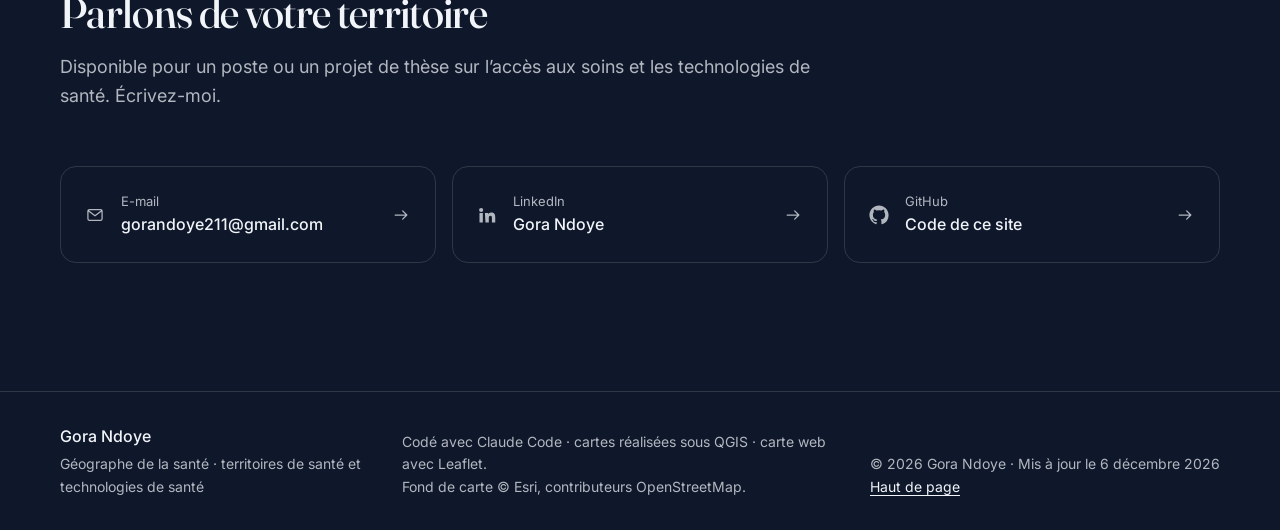
==== commit 3c7dbe5e: "FAQ, date de mise à jour et mention « codé avec Claude Code » - Section « Questions fréquentes » (di" ====
--- a/index.html
+++ b/index.html
@@ -114,6 +114,7 @@
           <li><a href="#parcours">Parcours</a></li>
           <li><a href="#cartes">Cartes</a></li>
           <li><a href="#documents">Documents</a></li>
+          <li><a href="#faq">FAQ</a></li>
           <li><a href="#contact">Contact</a></li>
         </ul>
       </nav>
@@ -638,6 +639,58 @@
       </div>
     </section>
 
+    <!-- ===================== FAQ ===================== -->
+    <section class="section" id="faq" aria-labelledby="faq-titre">
+      <div class="wrap">
+        <header class="section-head">
+          <p class="kicker">FAQ <span class="coord" title="Lyon">45°45′ N · 4°50′ E</span></p>
+          <h2 id="faq-titre">Questions fréquentes</h2>
+        </header>
+        <div class="faq">
+          <details class="faq-item">
+            <summary>Êtes-vous disponible, et où&#8239;?<svg class="icon faq-chev" aria-hidden="true"><use href="#i-chev-right"/></svg></summary>
+            <p>Oui, immédiatement. Je suis basé à Lyon et mobile partout en France.</p>
+          </details>
+          <details class="faq-item">
+            <summary>Que recherchez-vous&#8239;?<svg class="icon faq-chev" aria-hidden="true"><use href="#i-chev-right"/></svg></summary>
+            <p>Un poste ou un projet de thèse sur l’accès aux soins et les technologies de santé. La thèse que je vise porte sur l’acceptabilité des technologies au sein des territoires de santé.</p>
+          </details>
+          <details class="faq-item">
+            <summary>Les cartes montrent-elles de vraies données&#8239;?<svg class="icon faq-chev" aria-hidden="true"><use href="#i-chev-right"/></svg></summary>
+            <p>Oui pour les cartes de la galerie, tirées de mes rapports et de mes mémoires. La carte interactive du projet phare affiche des temps simulés sur les vrais contours des communes, car les résultats individuels de l’étude ne sont pas publiables ; les chiffres publiés sont agrégés. Dans l’animation d’accueil, les communes et les pôles de santé sont réels, et les liens qui s’allument sont une illustration.</p>
+          </details>
+          <details class="faq-item">
+            <summary>Pourquoi des pages du mémoire de Master 2 sont-elles retirées&#8239;?<svg class="icon faq-chev" aria-hidden="true"><use href="#i-chev-right"/></svg></summary>
+            <p>Elles localisaient des assurés en situation de handicap, à partir de données de l’Assurance Maladie. La <a href="docs/memoire-m2-version-publique.pdf" target="_blank" rel="noopener">version publique</a> les remplace par un avis pour protéger ces personnes ; le reste est identique à la version soutenue.</p>
+          </details>
+          <details class="faq-item">
+            <summary>Peut-on consulter le portail cartographique de l’action GDR&#8239;?<svg class="icon faq-chev" aria-hidden="true"><use href="#i-chev-right"/></svg></summary>
+            <p>Non : il affiche des données personnelles et son accès est réservé. Le <a href="#portail">projet phare</a> le présente avec des captures d’une copie dont les couches individuelles sont vidées.</p>
+          </details>
+          <details class="faq-item">
+            <summary>Quels outils utilisez-vous&#8239;?<svg class="icon faq-chev" aria-hidden="true"><use href="#i-chev-right"/></svg></summary>
+            <p>QGIS et ArcGIS Pro pour la cartographie ; les données du SNDS, XLSTAT et R pour les statistiques ; OpenTripPlanner et openrouteservice pour les temps de trajet ; les enquêtes par questionnaire et par entretien sur le terrain.</p>
+          </details>
+          <details class="faq-item">
+            <summary>Travaillez-vous en anglais&#8239;?<svg class="icon faq-chev" aria-hidden="true"><use href="#i-chev-right"/></svg></summary>
+            <p>Je parle français couramment et j’ai un niveau intermédiaire en anglais.</p>
+          </details>
+          <details class="faq-item">
+            <summary>Le site est-il à jour&#8239;?<svg class="icon faq-chev" aria-hidden="true"><use href="#i-chev-right"/></svg></summary>
+            <p>Oui, il suit mes travaux au fil de l’eau. Dernière mise à jour : <time data-maj datetime="2026-11-08">8 novembre 2026</time>.</p>
+          </details>
+          <details class="faq-item">
+            <summary>Comment ce site a-t-il été fait&#8239;?<svg class="icon faq-chev" aria-hidden="true"><use href="#i-chev-right"/></svg></summary>
+            <p>Il a été codé avec Claude Code, en HTML, CSS et JavaScript, sans framework. Les cartes sont réalisées sous QGIS, la carte web avec Leaflet, et le site est hébergé sur GitHub Pages. Son <a href="https://github.com/Ala-ji/ala-ji.github.io" target="_blank" rel="noopener">code est public</a>.</p>
+          </details>
+          <details class="faq-item">
+            <summary>Comment vous contacter&#8239;?<svg class="icon faq-chev" aria-hidden="true"><use href="#i-chev-right"/></svg></summary>
+            <p>Par e-mail ou sur LinkedIn : les liens sont dans la section <a href="#contact">Contact</a>, juste en dessous.</p>
+          </details>
+        </div>
+      </div>
+    </section>
+
     <!-- ===================== CONTACT ===================== -->
     <section class="section section-contact" id="contact" aria-labelledby="contact-titre">
       <div class="wrap">
@@ -681,8 +734,8 @@
         <p class="footer-name">Gora Ndoye</p>
         <p>Géographe de la santé · territoires de santé et technologies de santé</p>
       </div>
-      <p>Conçu et codé à la main · cartes réalisées sous QGIS · carte web avec Leaflet.<br>Fond de carte © Esri, contributeurs OpenStreetMap.</p>
-      <p>© <span id="annee">2026</span> Gora Ndoye · <a href="#accueil">Haut de page</a></p>
+      <p>Codé avec Claude Code · cartes réalisées sous QGIS · carte web avec Leaflet.<br>Fond de carte © Esri, contributeurs OpenStreetMap.</p>
+      <p>© <span id="annee">2026</span> Gora Ndoye · Mis à jour le <time data-maj datetime="2026-11-08">8 novembre 2026</time><br><a href="#accueil">Haut de page</a></p>
     </div>
   </footer>
 
--- a/css/style.css
+++ b/css/style.css
@@ -876,6 +876,28 @@
 .contact-value { display: block; font-weight: 500; overflow-wrap: anywhere; }
 .contact-arrow { margin-left: auto; color: var(--contact-muted); }
 
+/* Questions fréquentes : des volets natifs <details>, sans JavaScript */
+.faq { max-width: 820px; border-top: 1px solid var(--line-strong); }
+.faq-item { border-bottom: 1px solid var(--line); }
+.faq-item summary {
+  display: flex;
+  align-items: center;
+  justify-content: space-between;
+  gap: 16px;
+  padding: 20px 0;
+  color: var(--ink-strong);
+  font-size: 1.0625rem;
+  font-weight: 500;
+  list-style: none;
+  cursor: pointer;
+  transition: color 0.15s var(--ease);
+}
+.faq-item summary::-webkit-details-marker { display: none; }
+.faq-item summary:hover { color: var(--accent-strong); }
+.faq-chev { width: 18px; height: 18px; color: var(--ink-faint); transition: transform 0.2s var(--ease), color 0.15s var(--ease); }
+.faq-item[open] .faq-chev { transform: rotate(90deg); color: var(--accent-strong); }
+.faq-item p { max-width: 68ch; margin: -4px 0 20px; color: var(--ink-soft); }
+
 /* 7. Carte interactive (Leaflet) ------------------------------------------- */
 .leaflet-container { background: var(--bg-alt); font-family: var(--font-body); }
 .leaflet-container:focus-visible { outline: 2px solid var(--accent); outline-offset: -2px; }
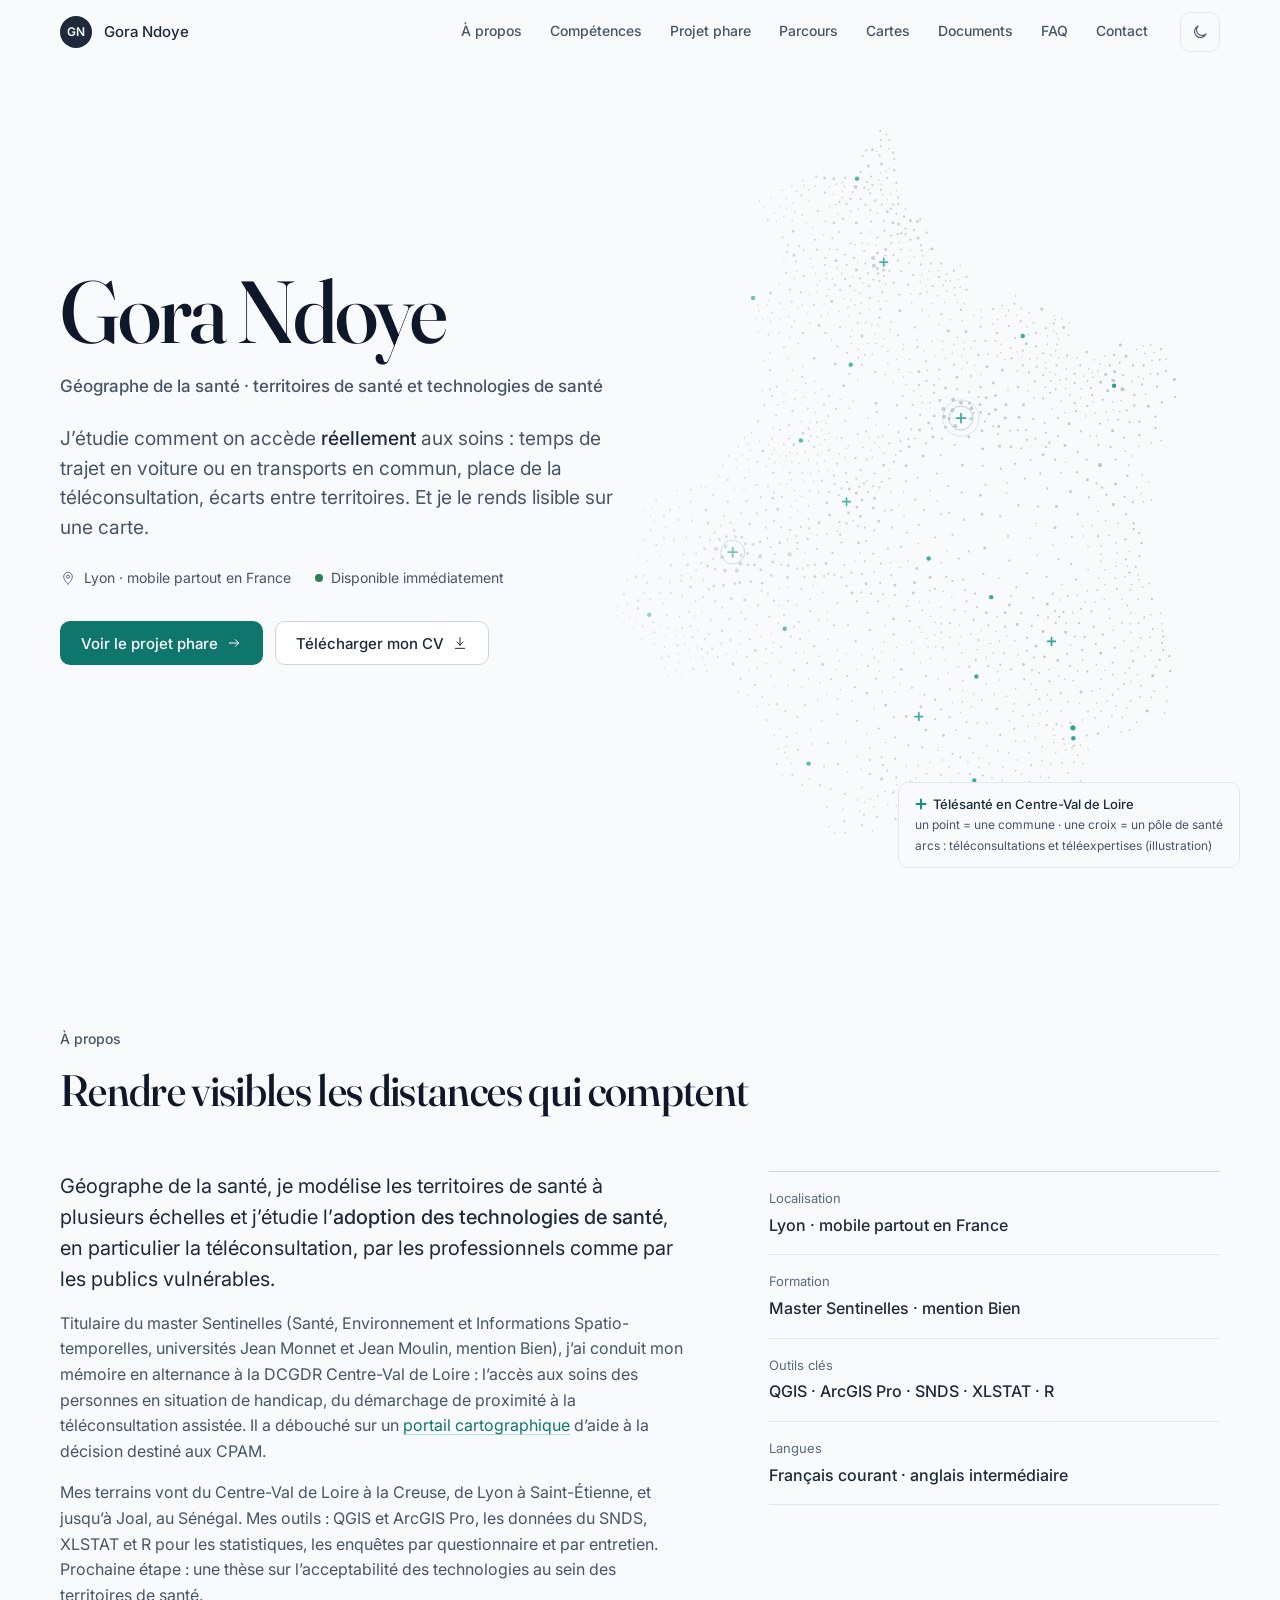
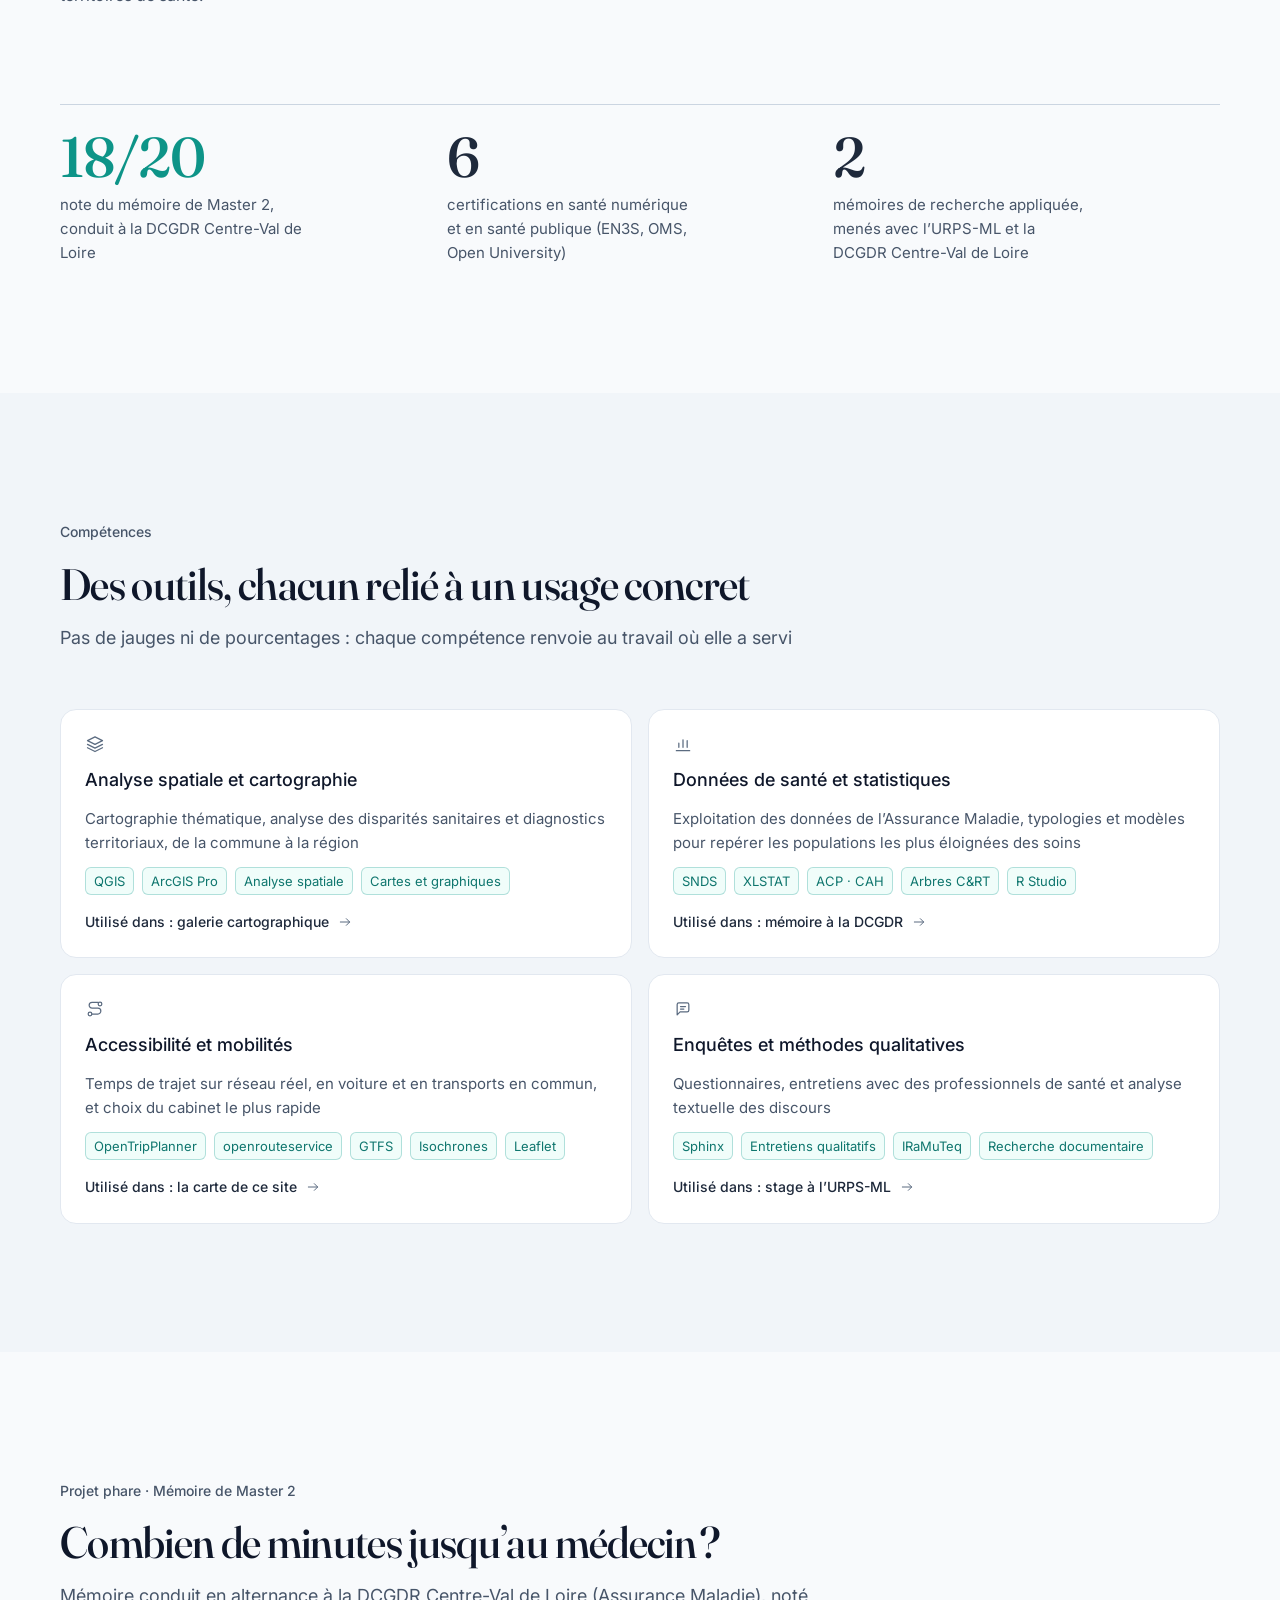
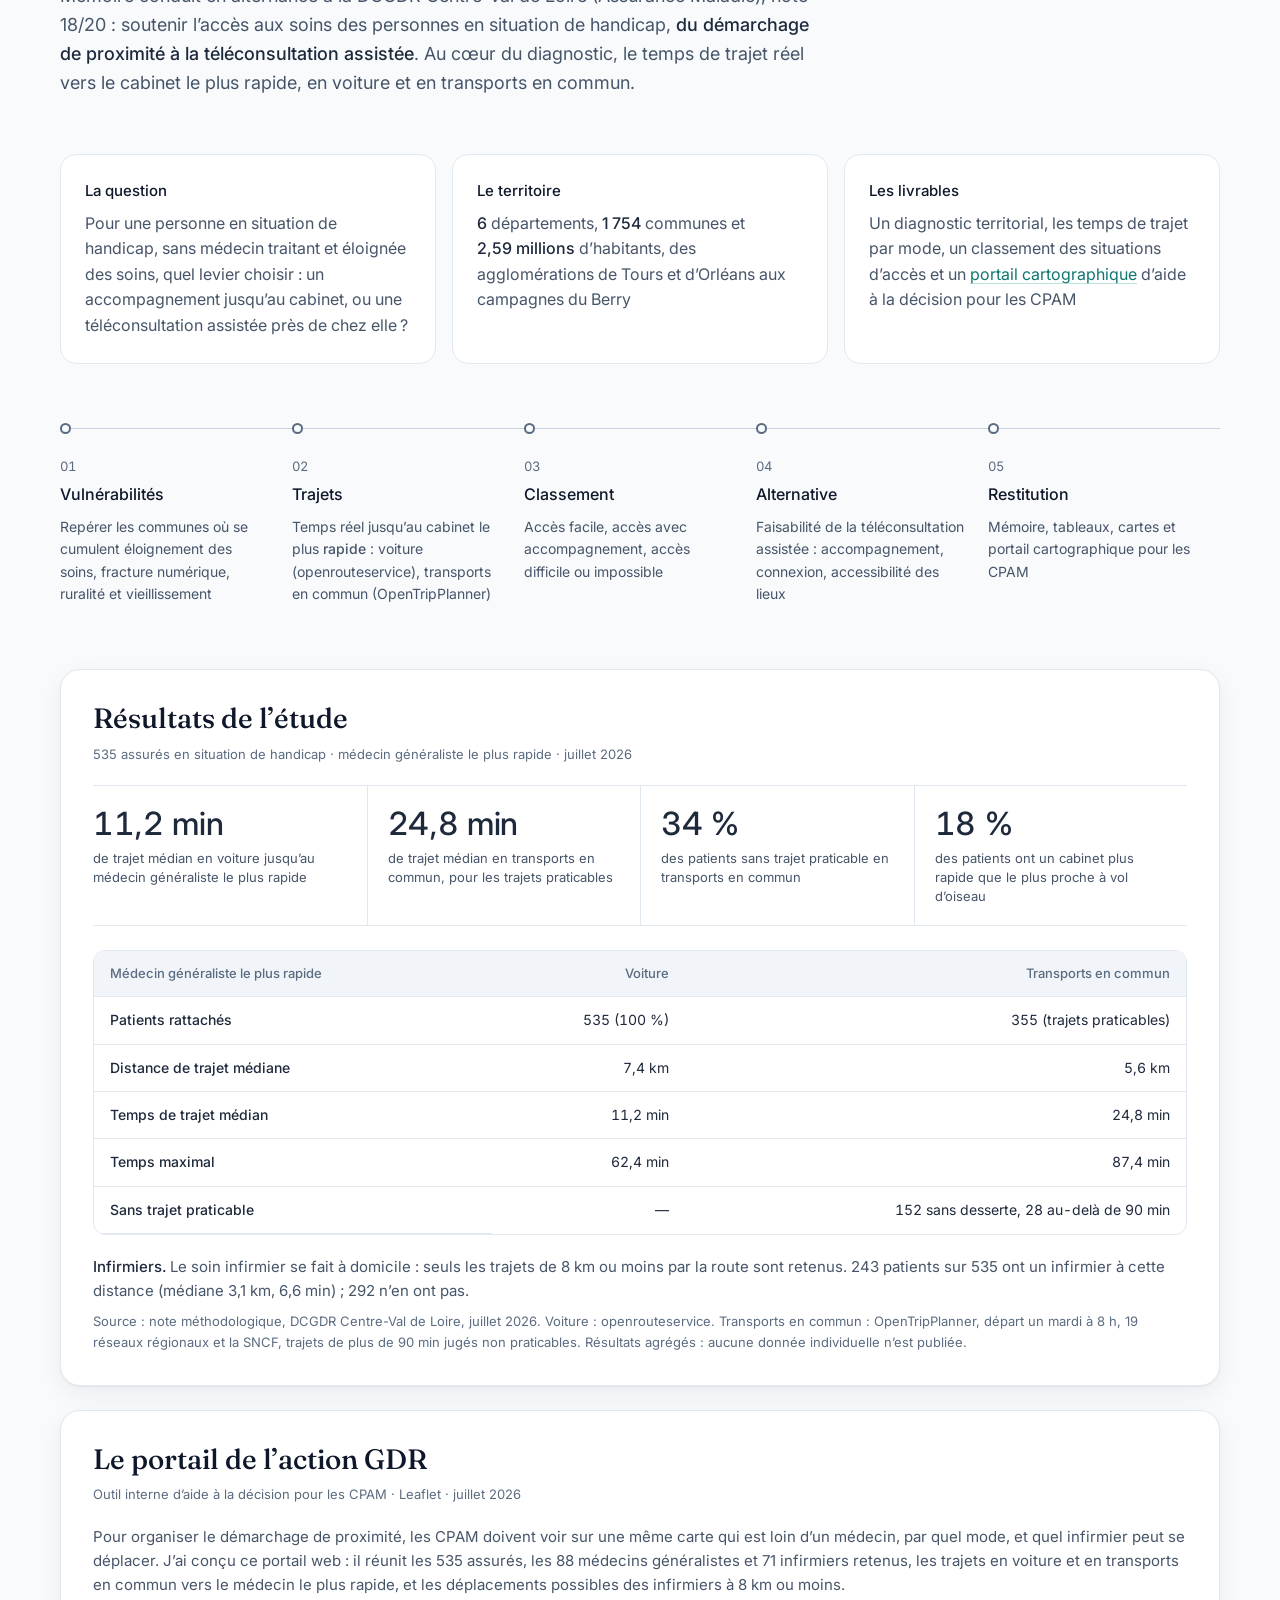
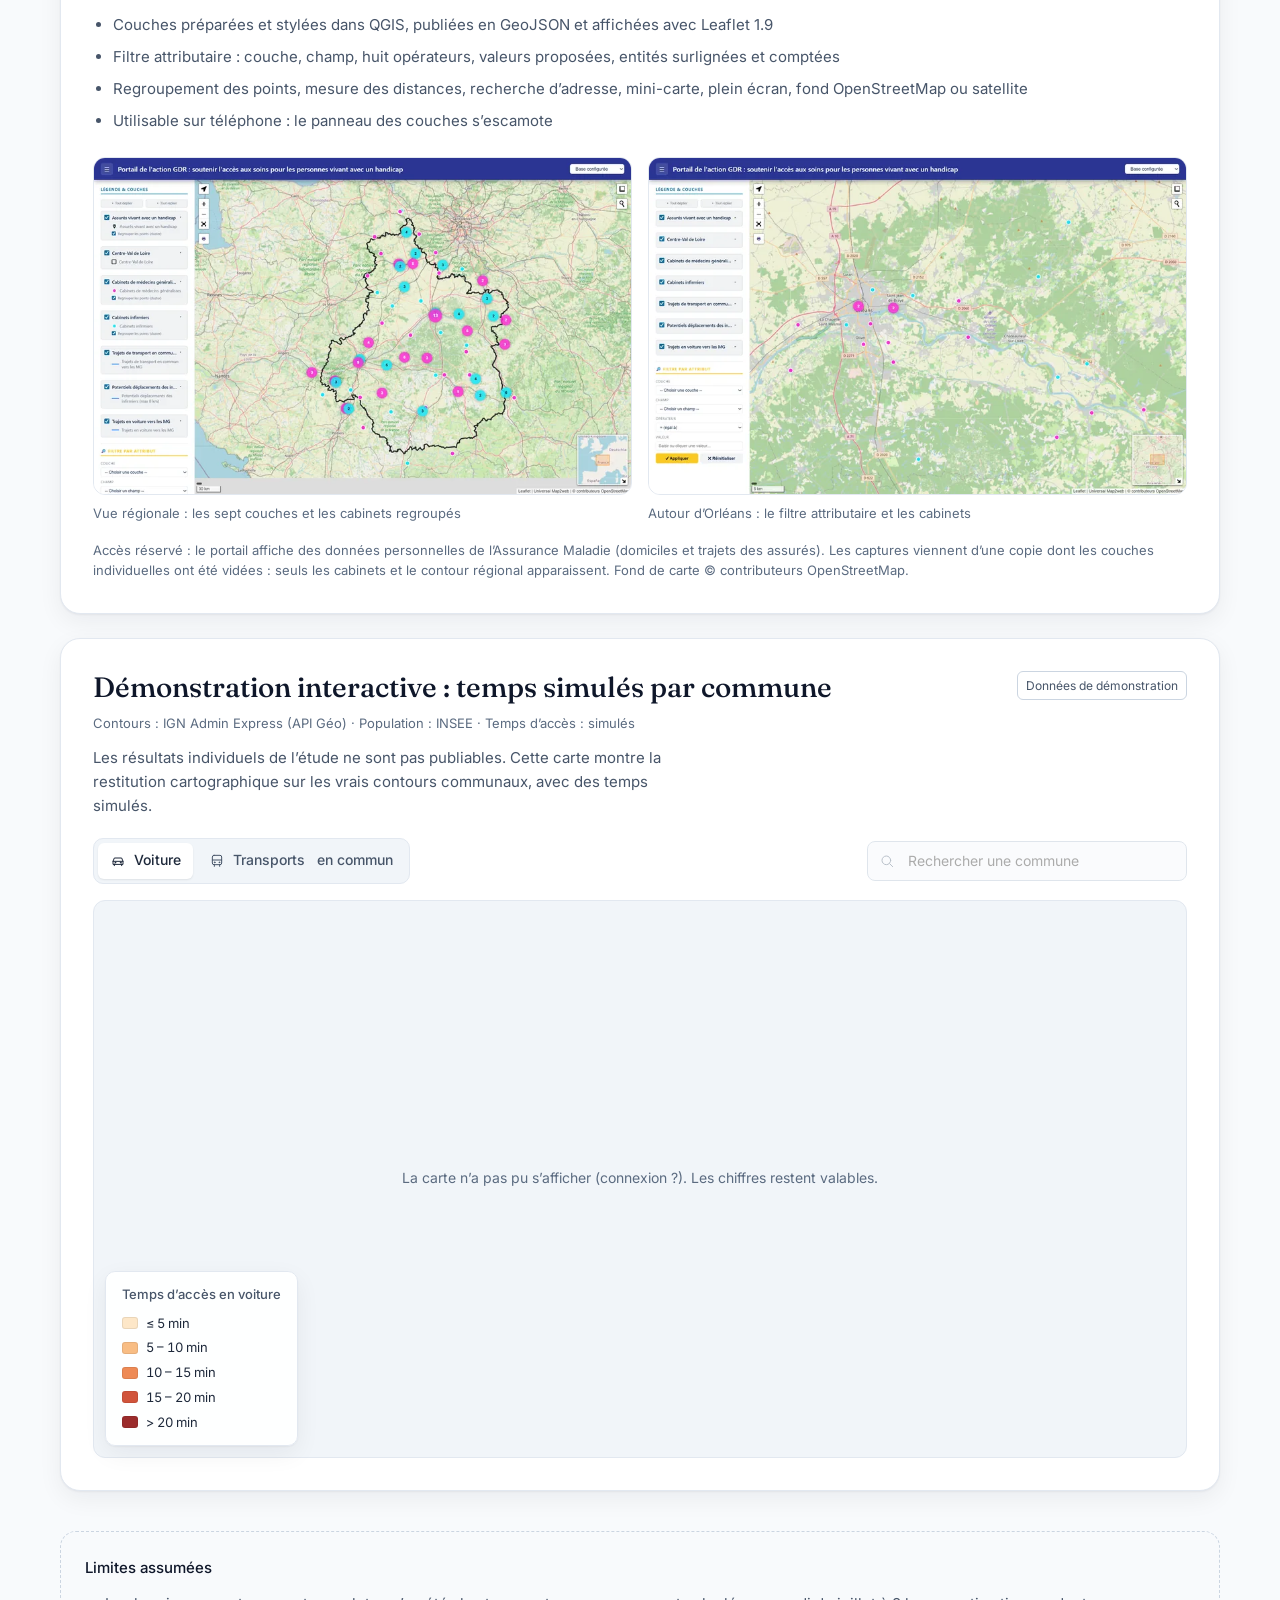
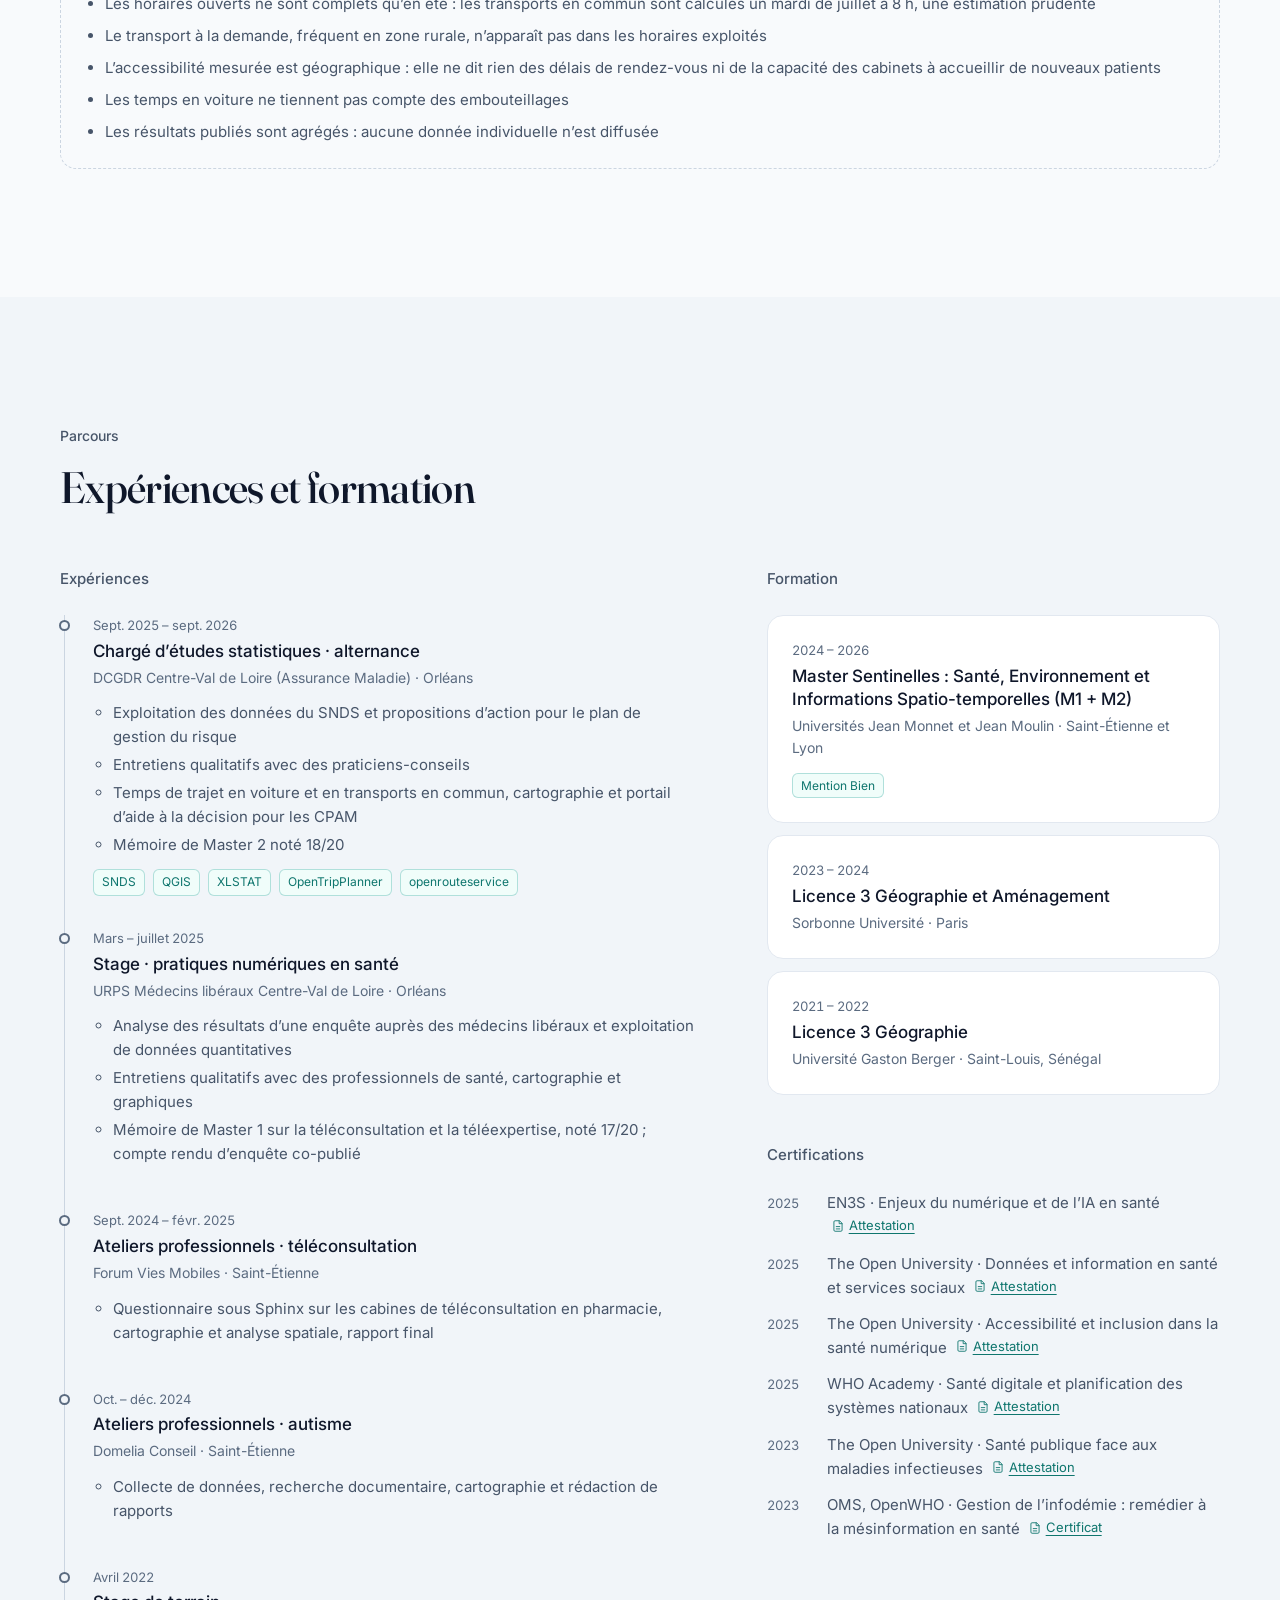
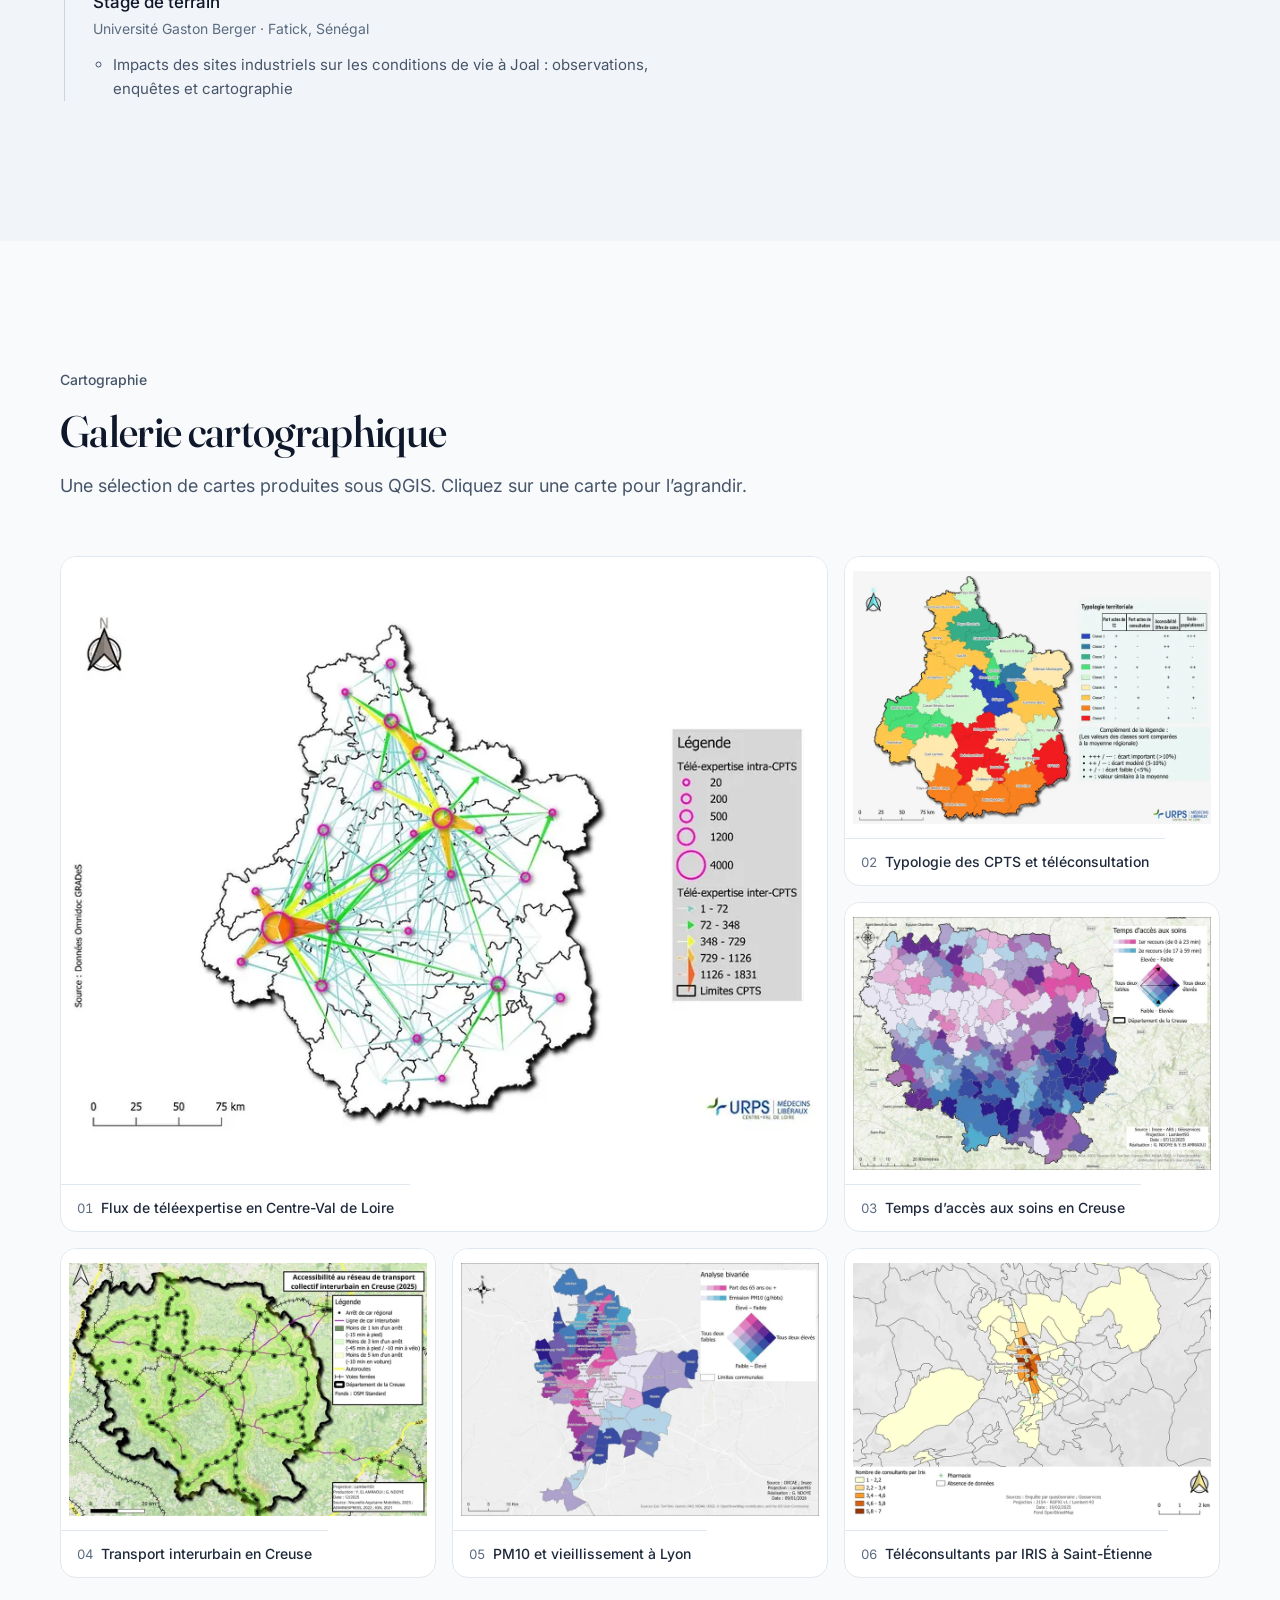
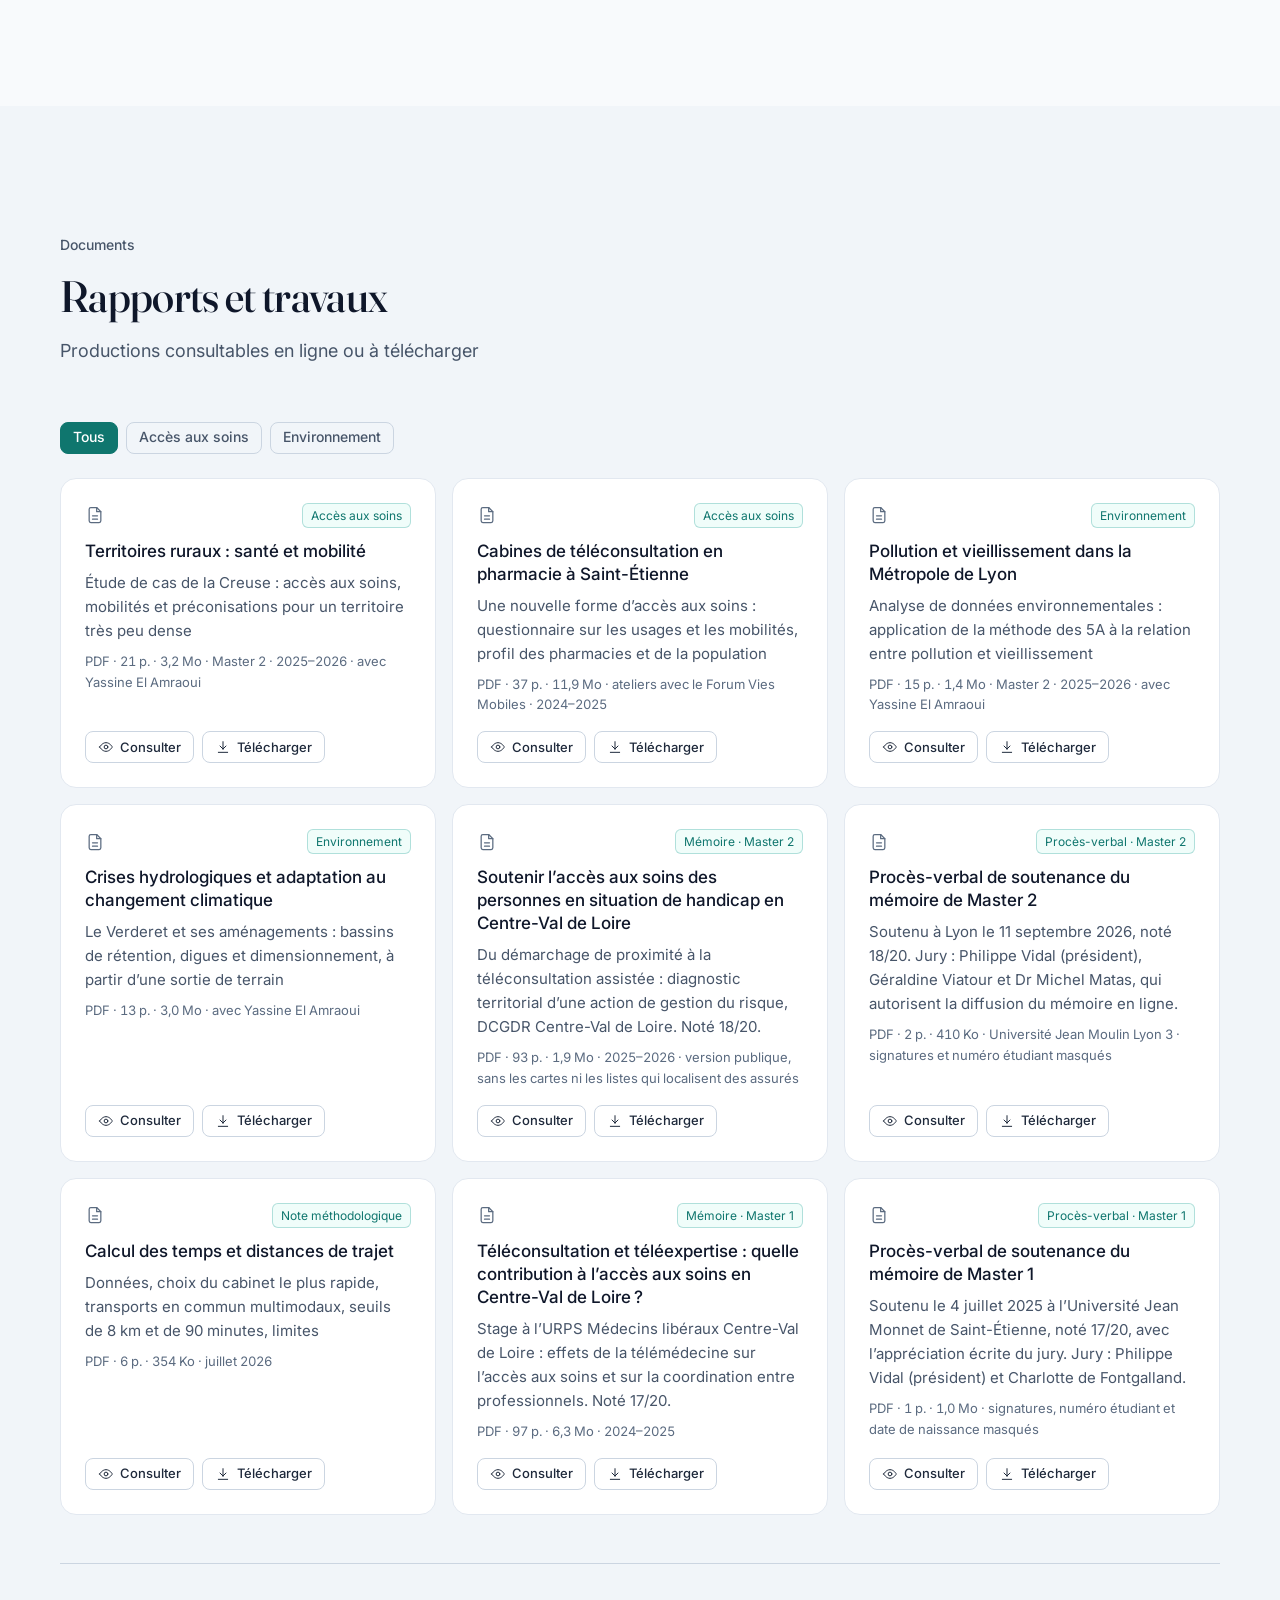
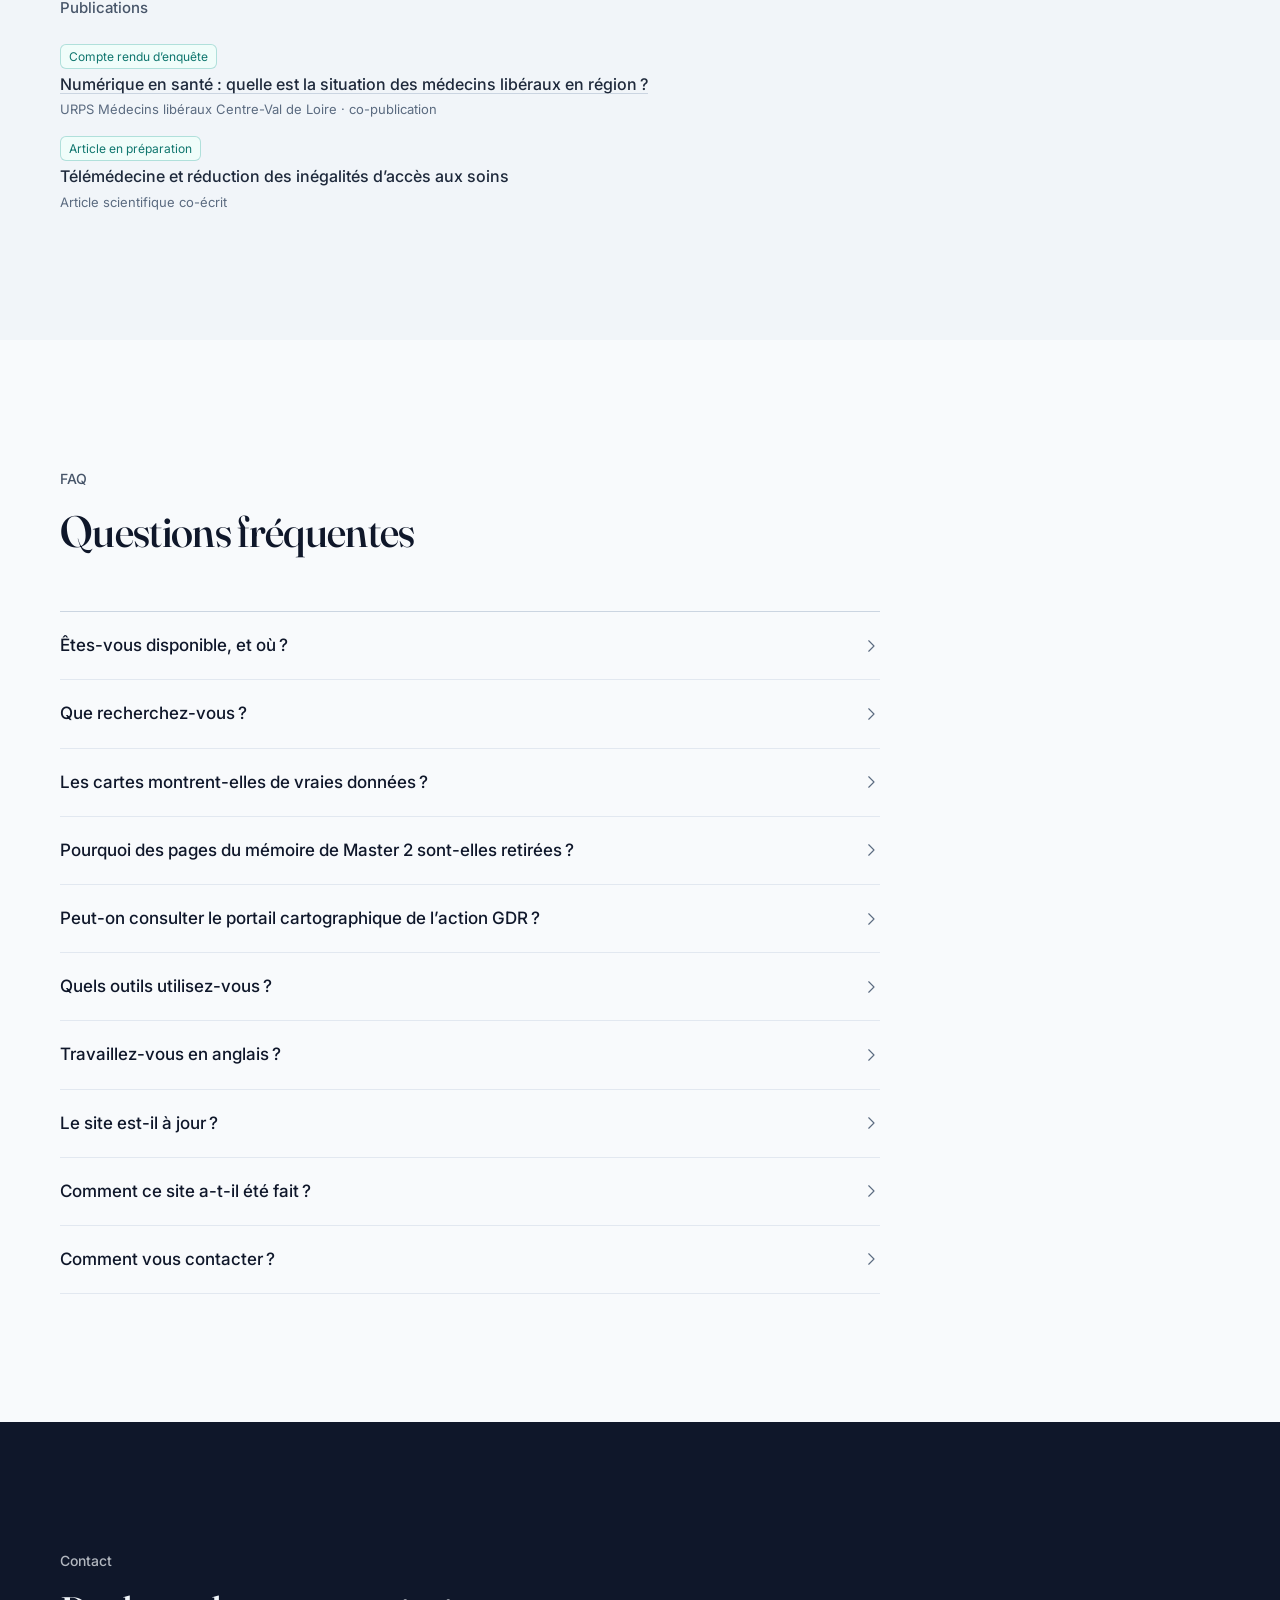
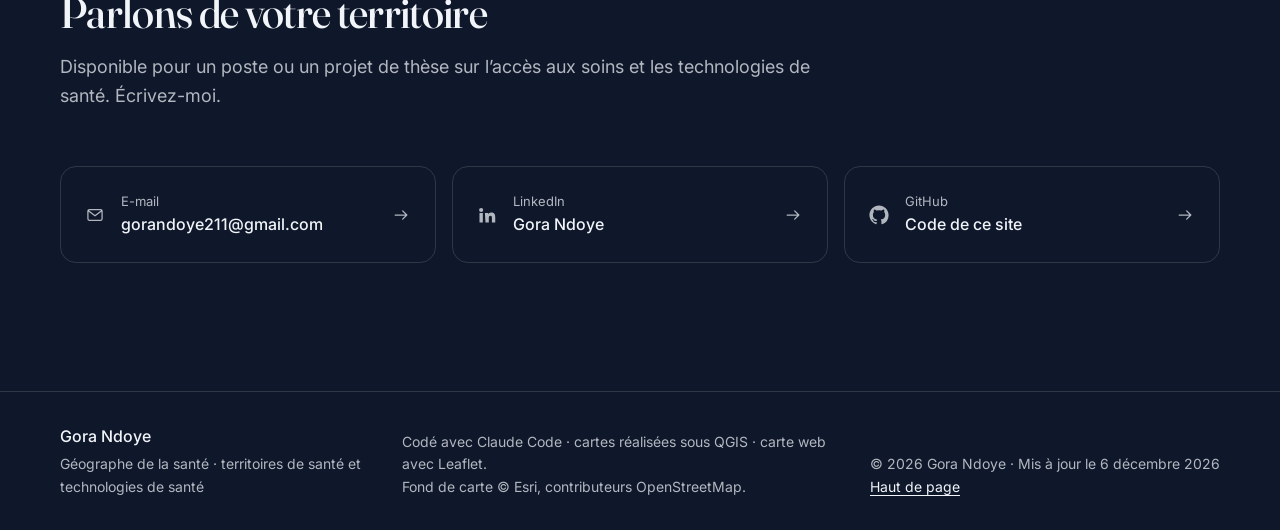
==== commit 8537460b: "Retire les coordonnées géographiques des titres de section Elles désignaient des villes (préfectures" ====
--- a/index.html
+++ b/index.html
@@ -165,7 +165,7 @@
     <section class="section" id="apropos" aria-labelledby="apropos-titre">
       <div class="wrap">
         <header class="section-head">
-          <p class="kicker">À propos <span class="coord" title="Orléans">47°54′ N · 1°54′ E</span></p>
+          <p class="kicker">À propos</p>
           <h2 id="apropos-titre">Rendre visibles les distances qui comptent</h2>
         </header>
         <div class="about-grid">
@@ -195,7 +195,7 @@
     <section class="section section-alt" id="competences" aria-labelledby="competences-titre">
       <div class="wrap">
         <header class="section-head">
-          <p class="kicker">Compétences <span class="coord" title="Tours">47°23′ N · 0°41′ E</span></p>
+          <p class="kicker">Compétences</p>
           <h2 id="competences-titre">Des outils, chacun relié à un usage concret</h2>
           <p class="section-intro">Pas de jauges ni de pourcentages : chaque compétence renvoie au travail où elle a servi</p>
         </header>
@@ -237,7 +237,7 @@
     <section class="section" id="projet" aria-labelledby="projet-titre">
       <div class="wrap">
         <header class="section-head">
-          <p class="kicker">Projet phare · Mémoire de Master 2 <span class="coord" title="Bourges">47°05′ N · 2°24′ E</span></p>
+          <p class="kicker">Projet phare · Mémoire de Master 2</p>
           <h2 id="projet-titre">Combien de minutes jusqu’au médecin&#8239;?</h2>
           <p class="section-intro">Mémoire conduit en alternance à la DCGDR Centre-Val de Loire (Assurance Maladie), noté 18/20 : soutenir l’accès aux soins des personnes en situation de handicap, <strong>du démarchage de proximité à la téléconsultation assistée</strong>. Au cœur du diagnostic, le temps de trajet réel vers le cabinet le plus rapide, en voiture et en transports en commun.</p>
         </header>
@@ -371,7 +371,7 @@
     <section class="section section-alt" id="parcours" aria-labelledby="parcours-titre">
       <div class="wrap">
         <header class="section-head">
-          <p class="kicker">Parcours <span class="coord" title="Chartres">48°27′ N · 1°29′ E</span></p>
+          <p class="kicker">Parcours</p>
           <h2 id="parcours-titre">Expériences et formation</h2>
         </header>
         <div class="parcours-grid">
@@ -466,7 +466,7 @@
     <section class="section" id="cartes" aria-labelledby="cartes-titre">
       <div class="wrap">
         <header class="section-head">
-          <p class="kicker">Cartographie <span class="coord" title="Blois">47°35′ N · 1°20′ E</span></p>
+          <p class="kicker">Cartographie</p>
           <h2 id="cartes-titre">Galerie cartographique</h2>
           <p class="section-intro">Une sélection de cartes produites sous QGIS. Cliquez sur une carte pour l’agrandir.</p>
         </header>
@@ -517,7 +517,7 @@
     <section class="section section-alt" id="documents" aria-labelledby="documents-titre">
       <div class="wrap">
         <header class="section-head">
-          <p class="kicker">Documents <span class="coord" title="Châteauroux">46°49′ N · 1°42′ E</span></p>
+          <p class="kicker">Documents</p>
           <h2 id="documents-titre">Rapports et travaux</h2>
           <p class="section-intro">Productions consultables en ligne ou à télécharger</p>
         </header>
@@ -643,7 +643,7 @@
     <section class="section" id="faq" aria-labelledby="faq-titre">
       <div class="wrap">
         <header class="section-head">
-          <p class="kicker">FAQ <span class="coord" title="Lyon">45°45′ N · 4°50′ E</span></p>
+          <p class="kicker">FAQ</p>
           <h2 id="faq-titre">Questions fréquentes</h2>
         </header>
         <div class="faq">
--- a/css/style.css
+++ b/css/style.css
@@ -259,16 +259,6 @@
   font-size: 0.875rem;
   font-weight: 500;
 }
-.coord {
-  display: inline-flex;
-  align-items: center;
-  gap: 8px;
-  color: var(--ink-faint);
-  font-weight: 400;
-  font-variant-numeric: tabular-nums;
-}
-.coord::before { content: ""; width: 16px; height: 1px; background: var(--line-strong); }
-
 .chips { list-style: none; display: flex; flex-wrap: wrap; gap: 8px; }
 .chips li {
   padding: 4px 8px;
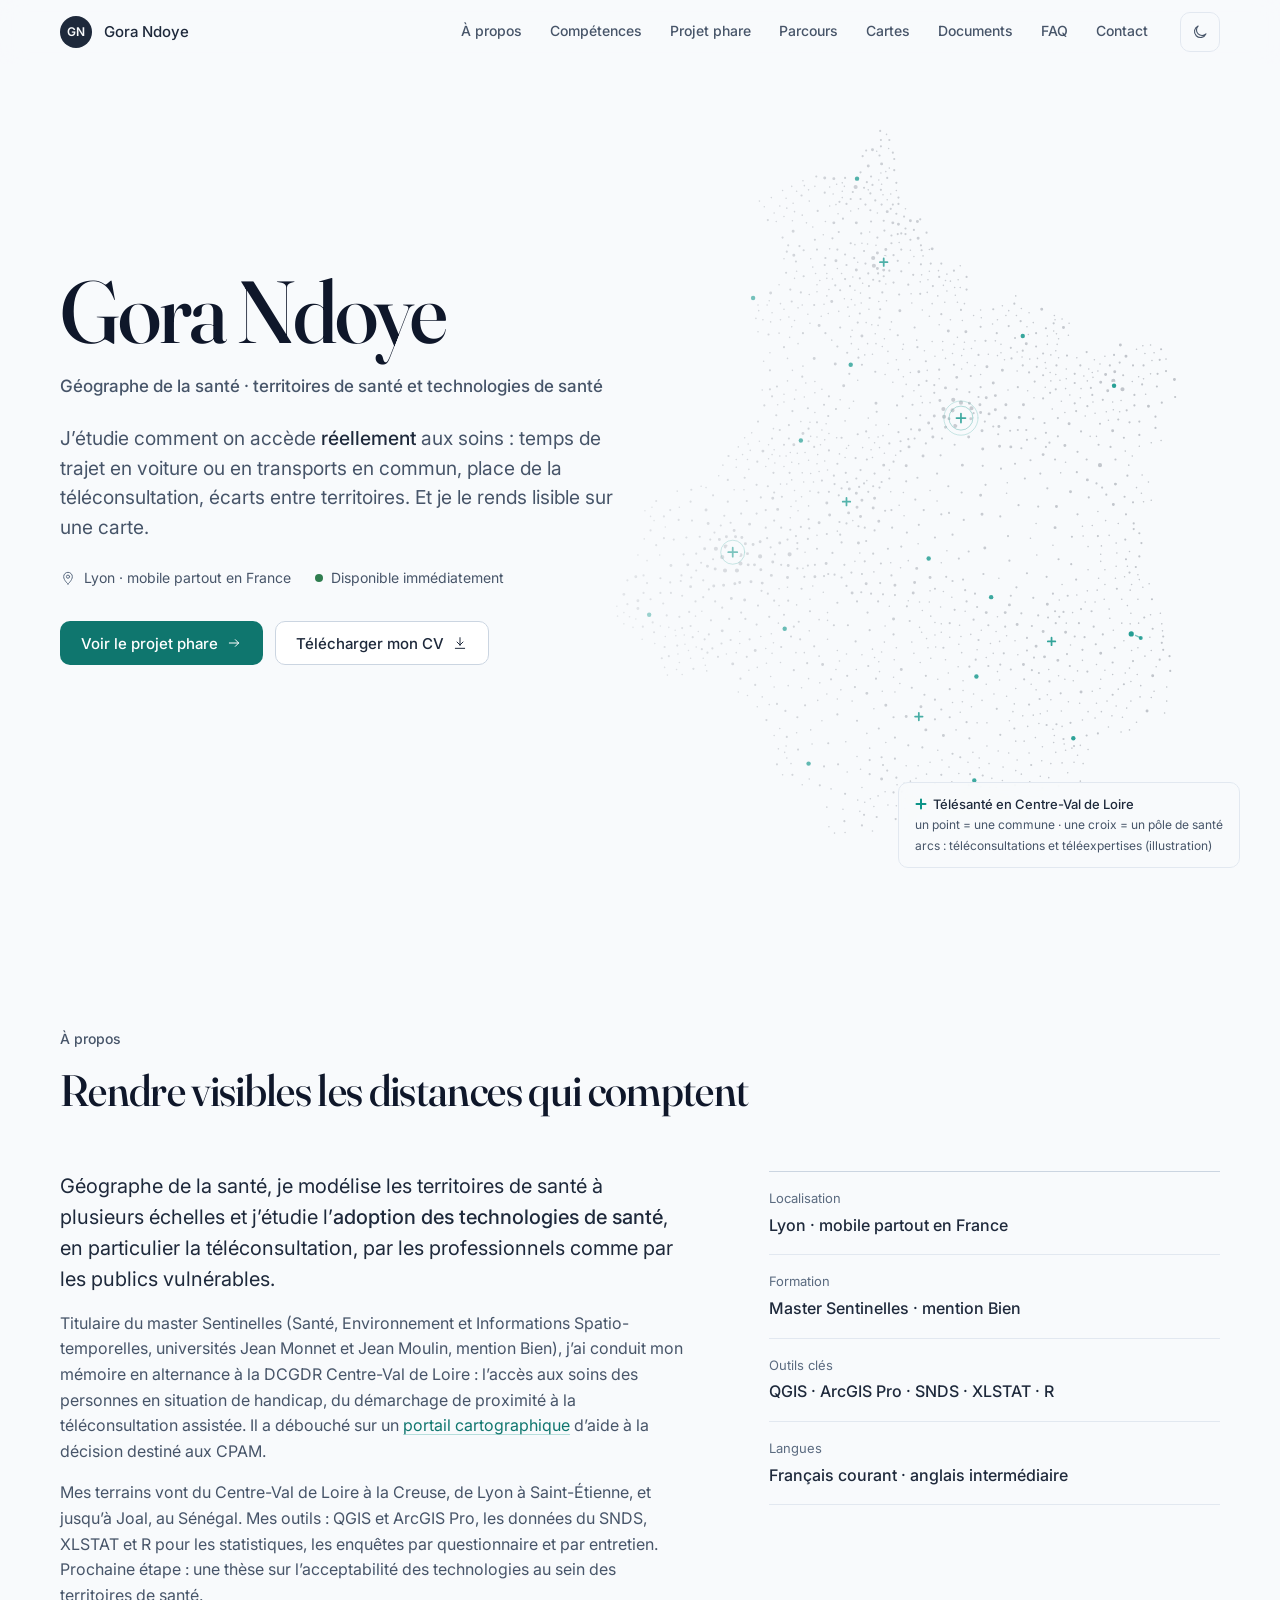
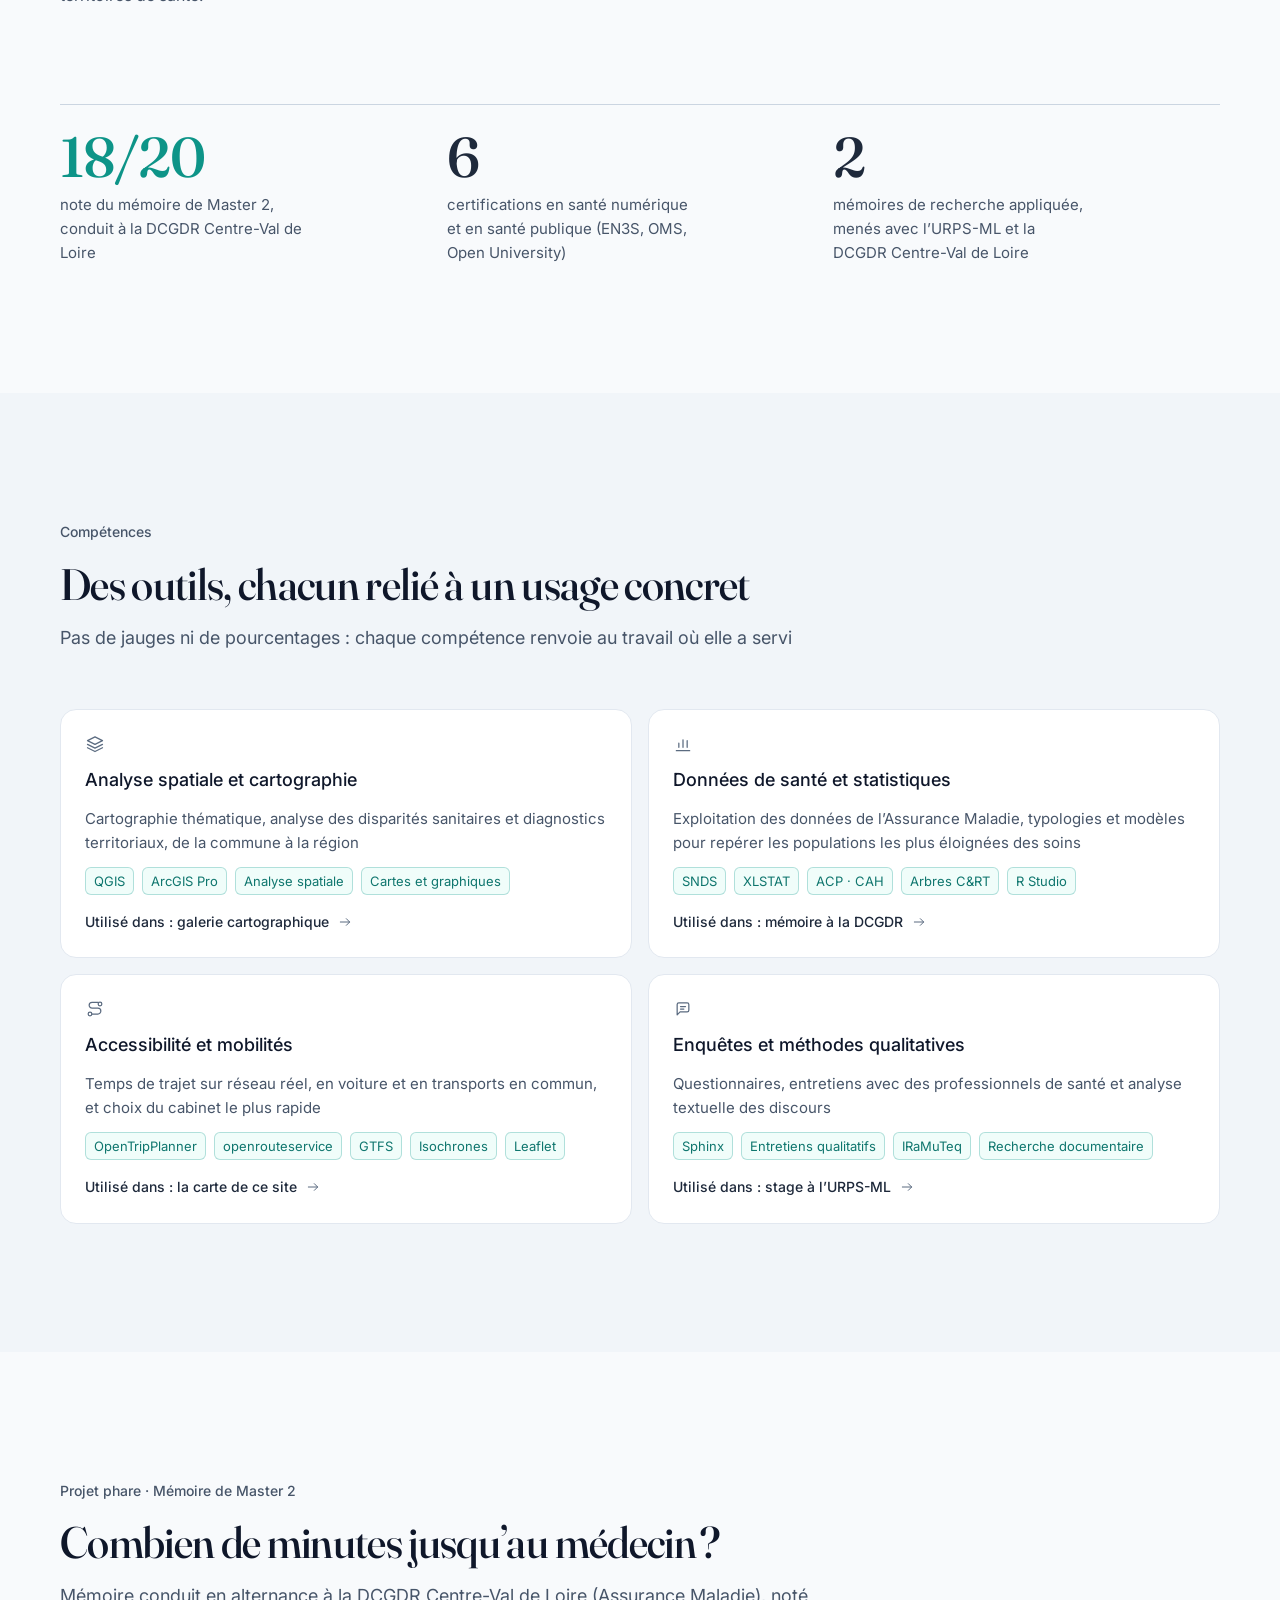
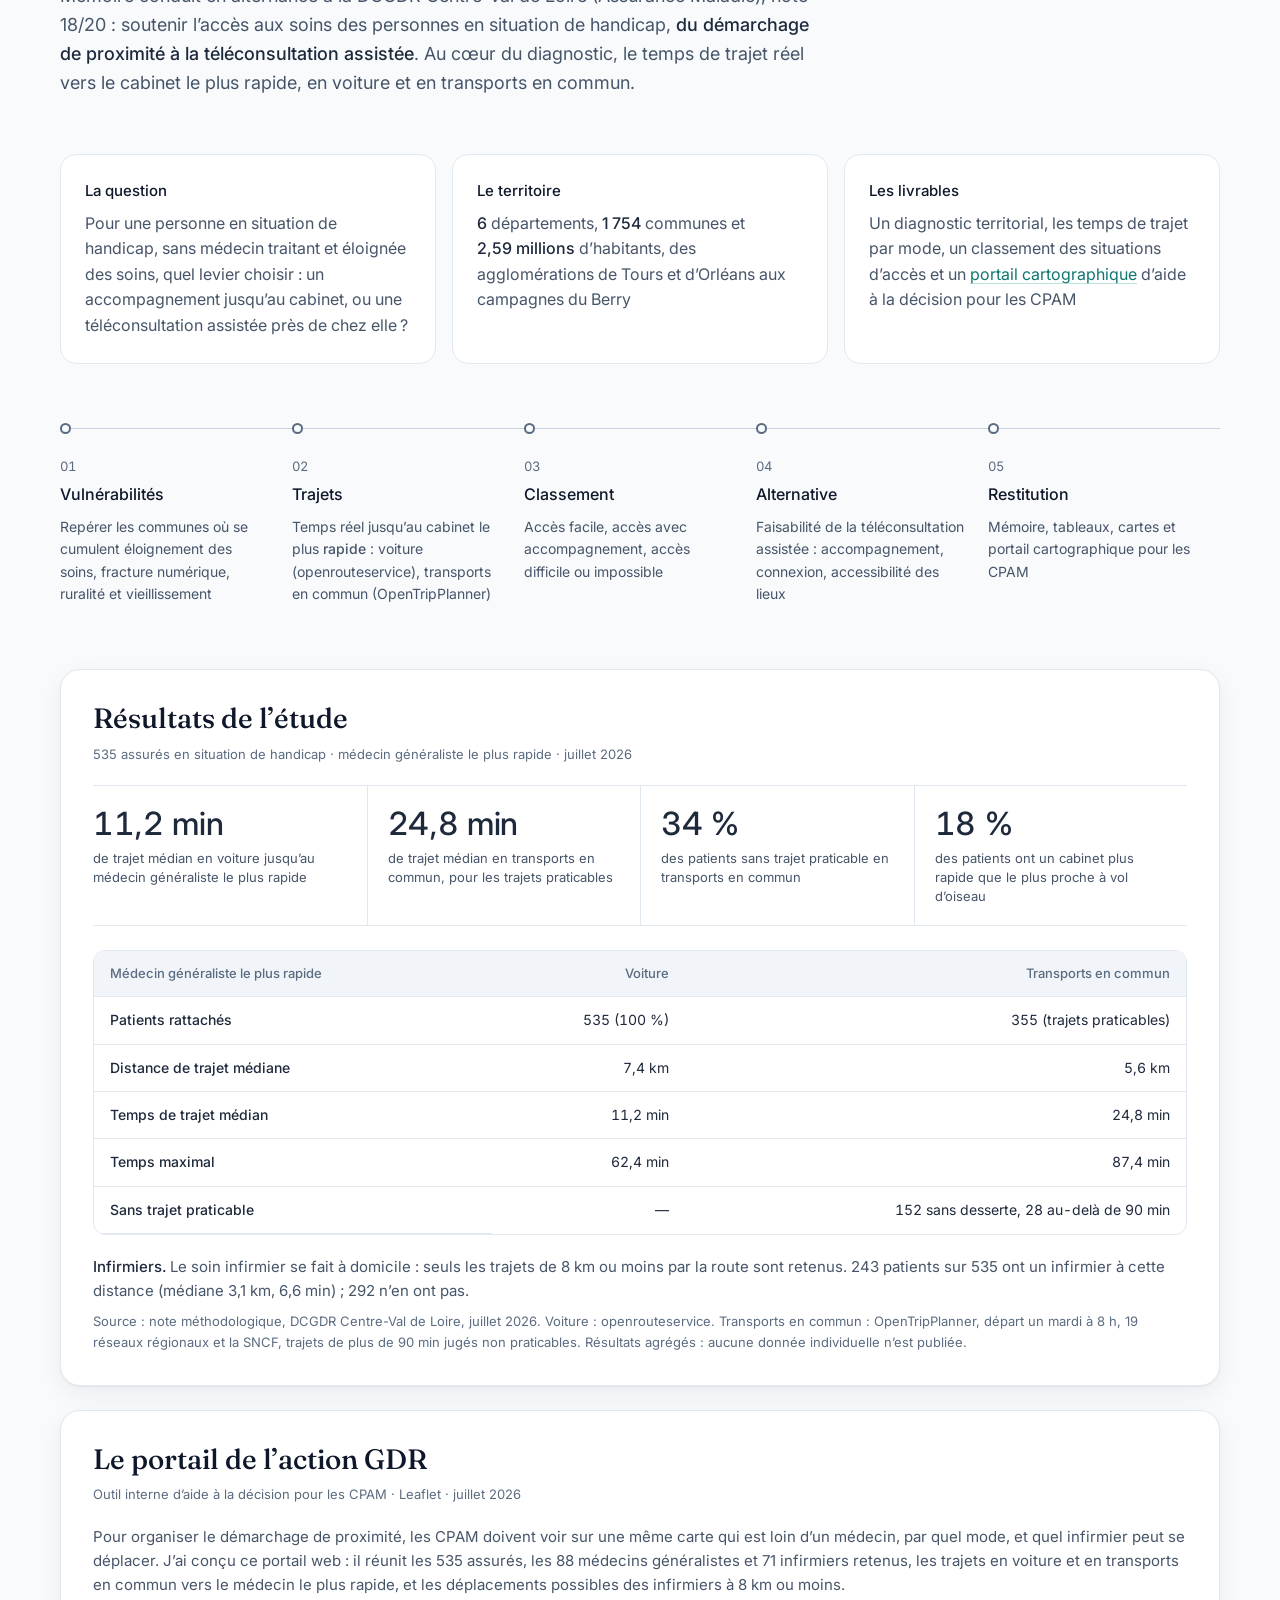
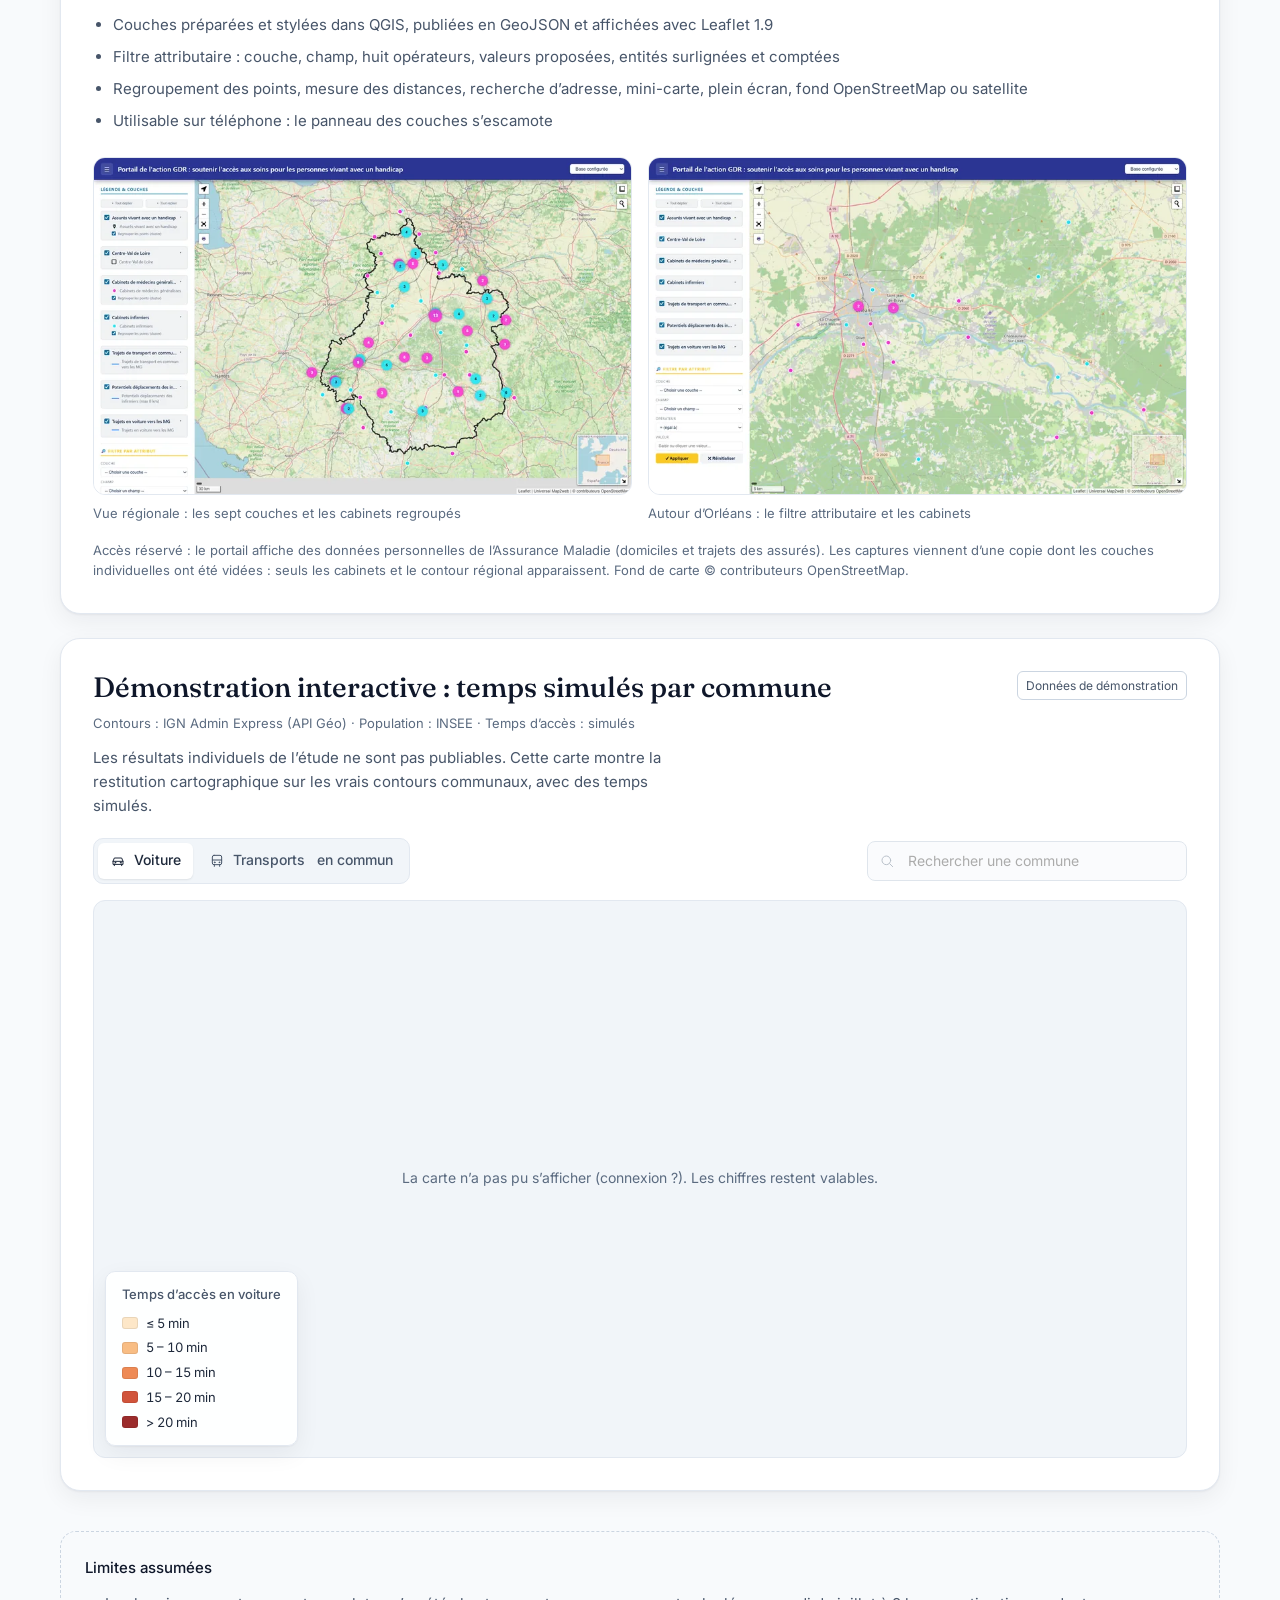
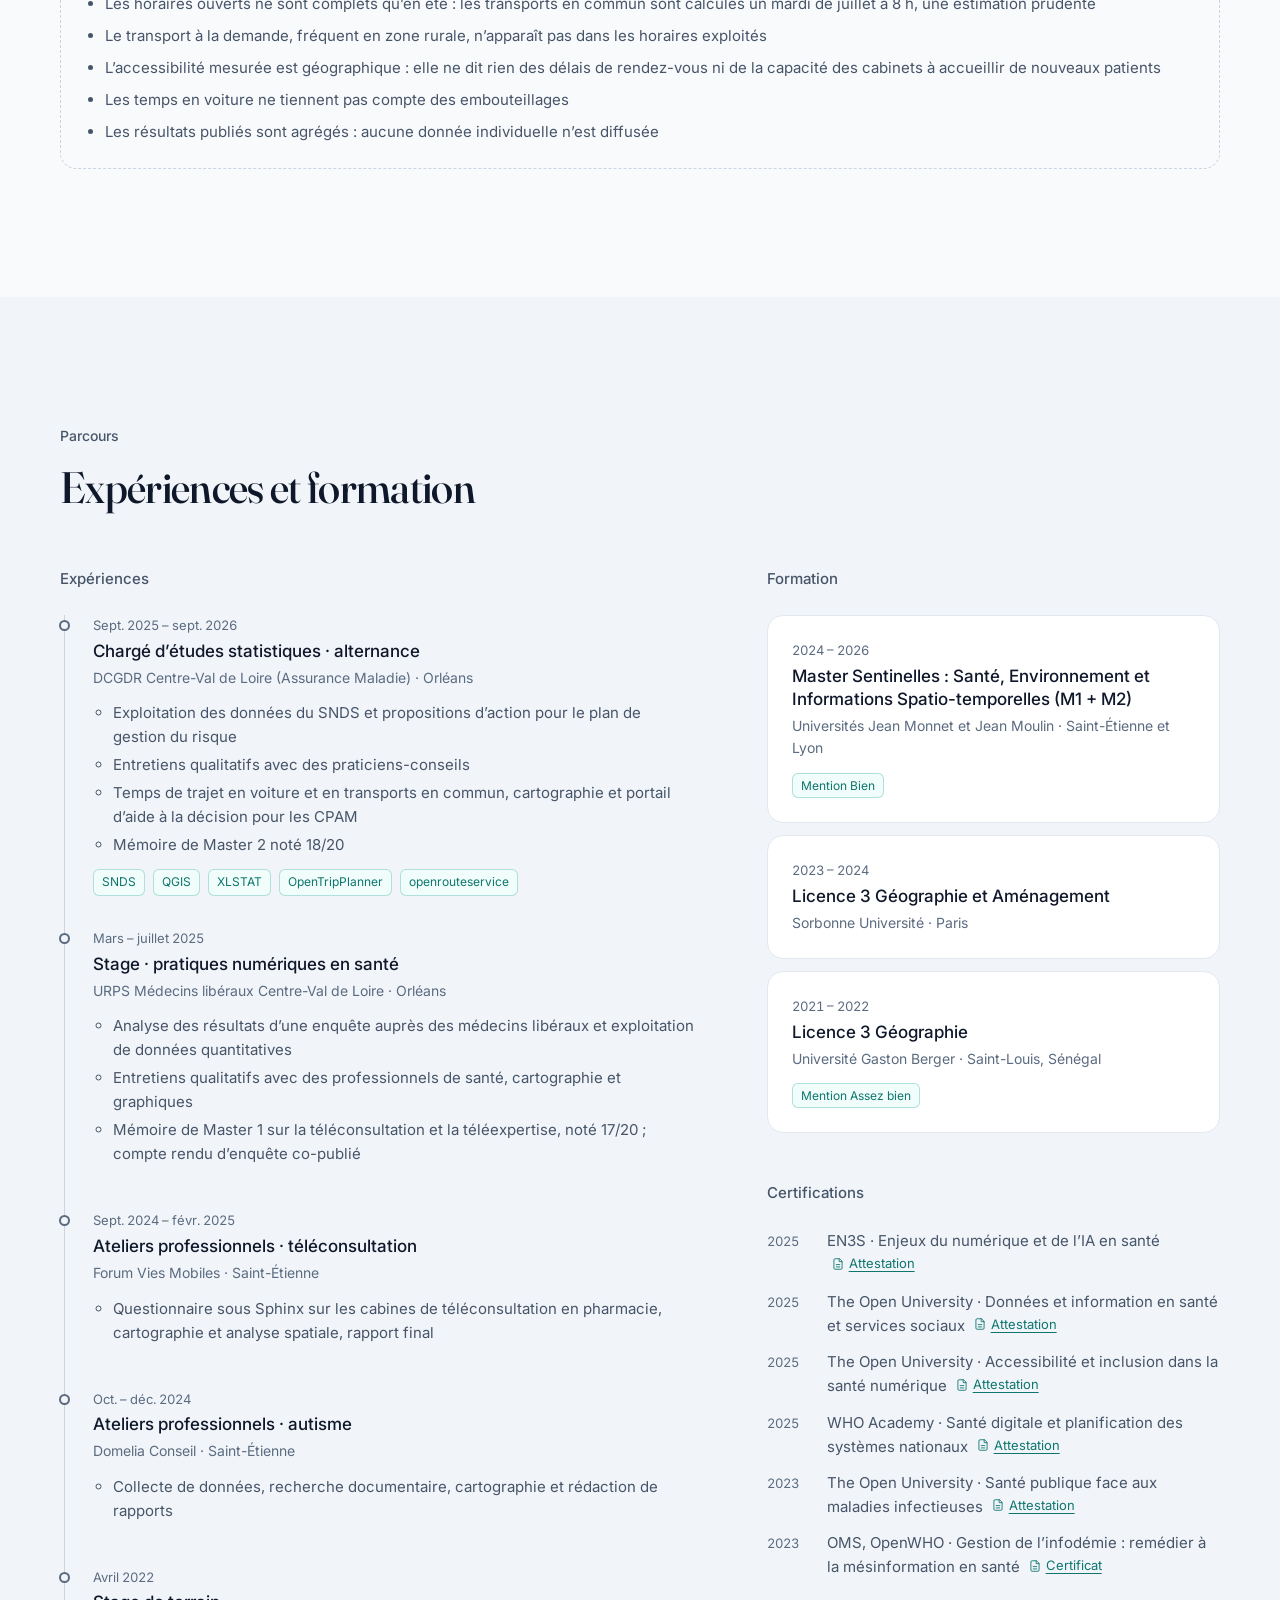
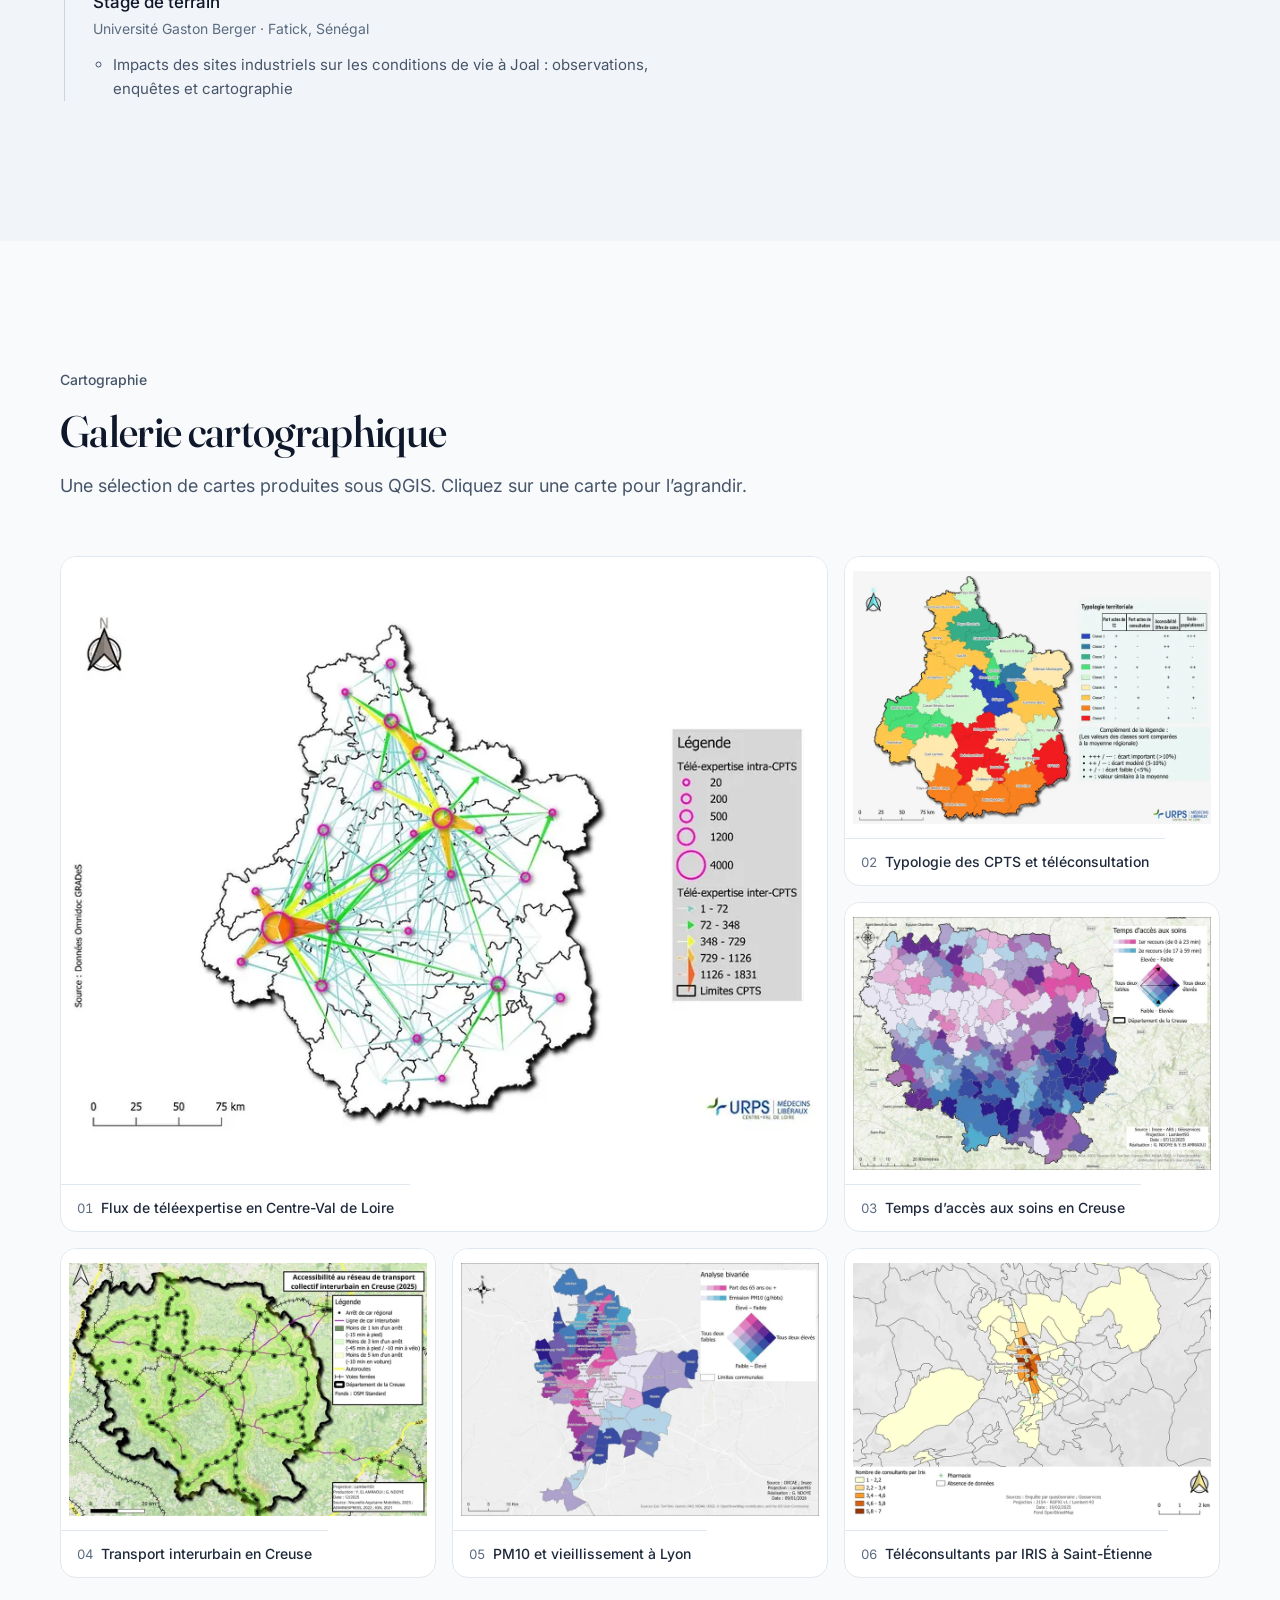
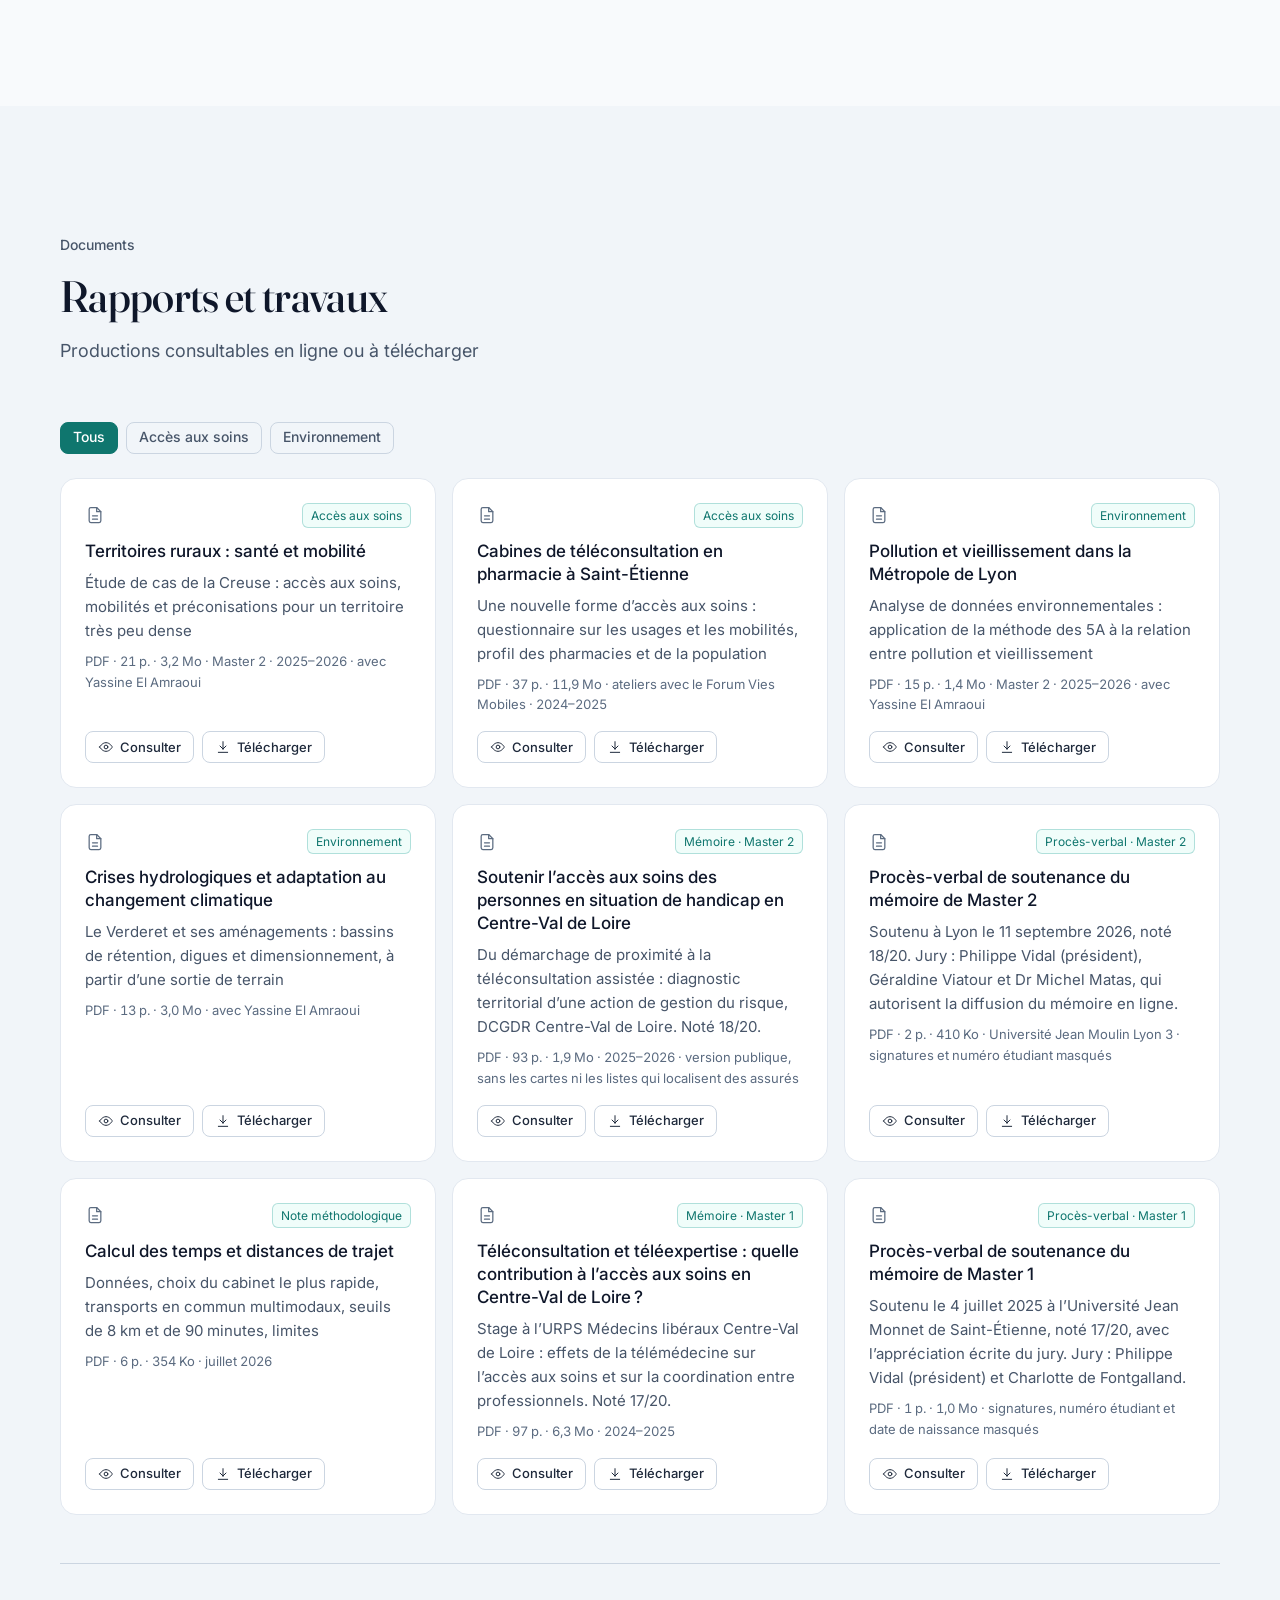
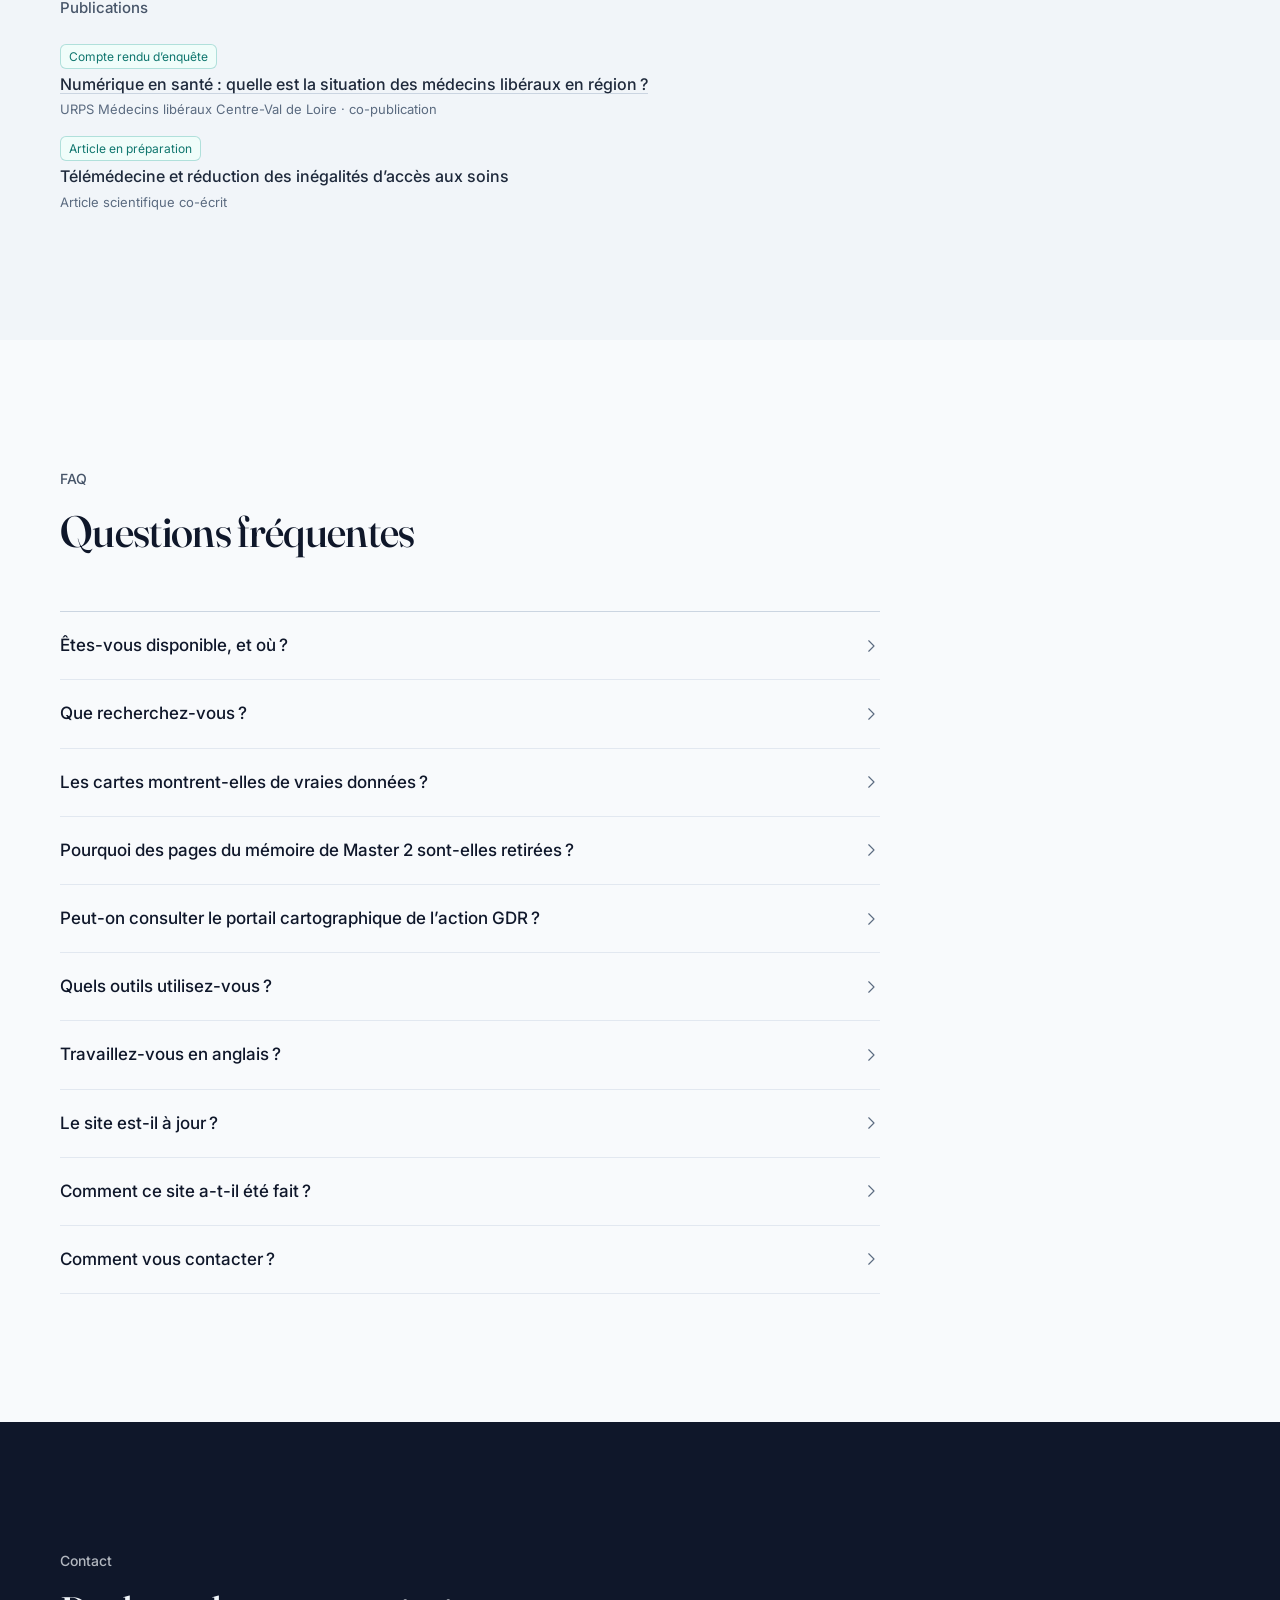
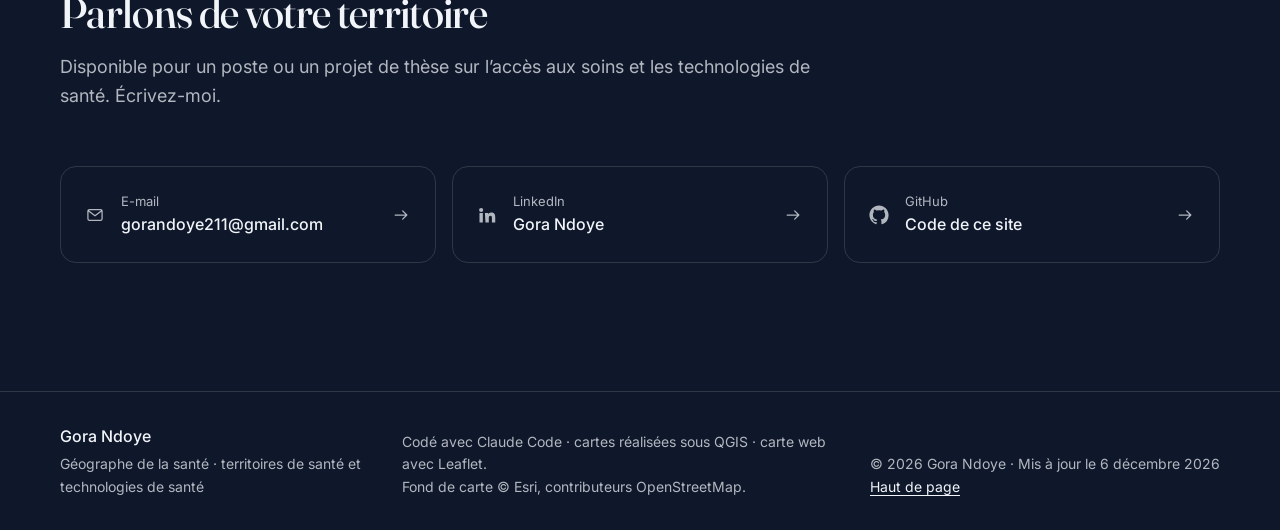
==== commit 2cab0db9: "Licence 3 de Géographie (Université Gaston Berger) : mention Assez bien Co-Authored-By: Claude Opus " ====
--- a/index.html
+++ b/index.html
@@ -446,6 +446,7 @@
                 <p class="tl-date">2021 – 2022</p>
                 <h4>Licence 3 Géographie</h4>
                 <p class="tl-org">Université Gaston Berger · Saint-Louis, Sénégal</p>
+                <span class="tag">Mention Assez bien</span>
               </li>
             </ol>
             <h3 class="col-title col-title-spaced">Certifications</h3>
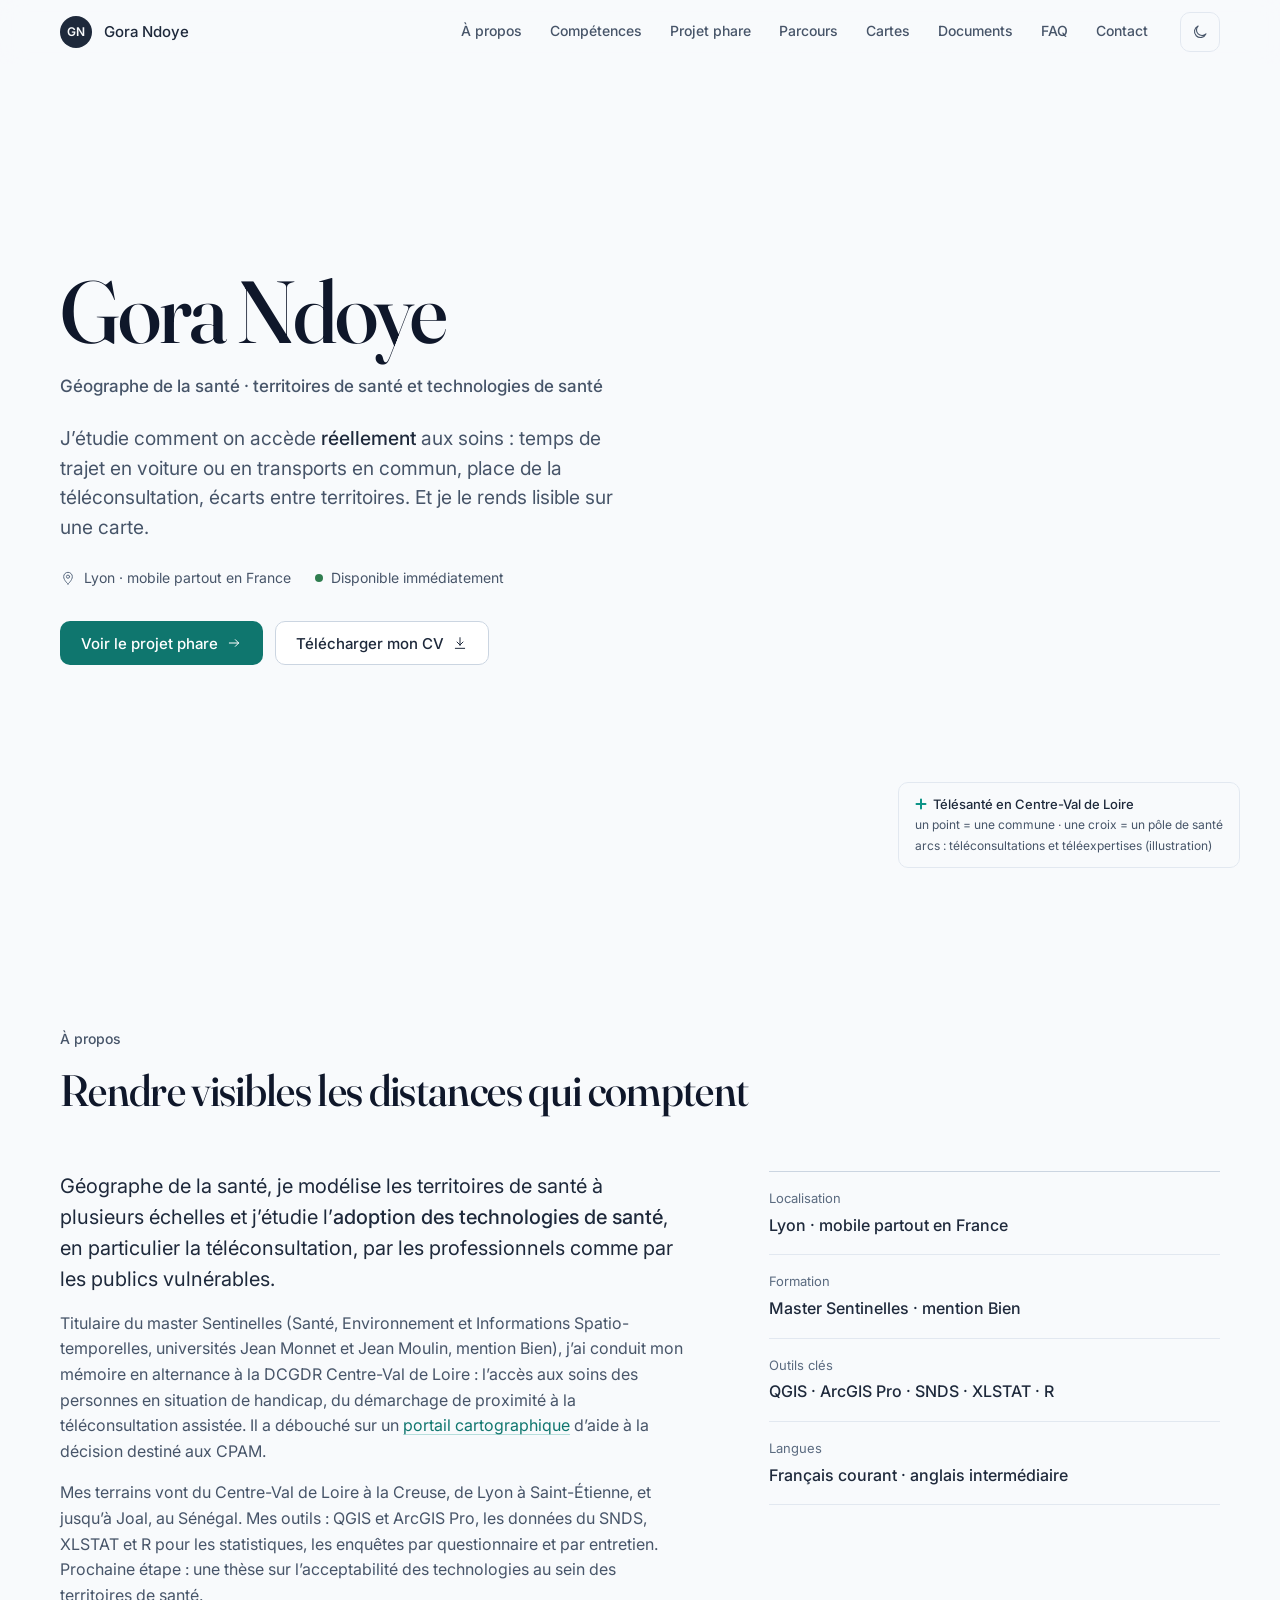
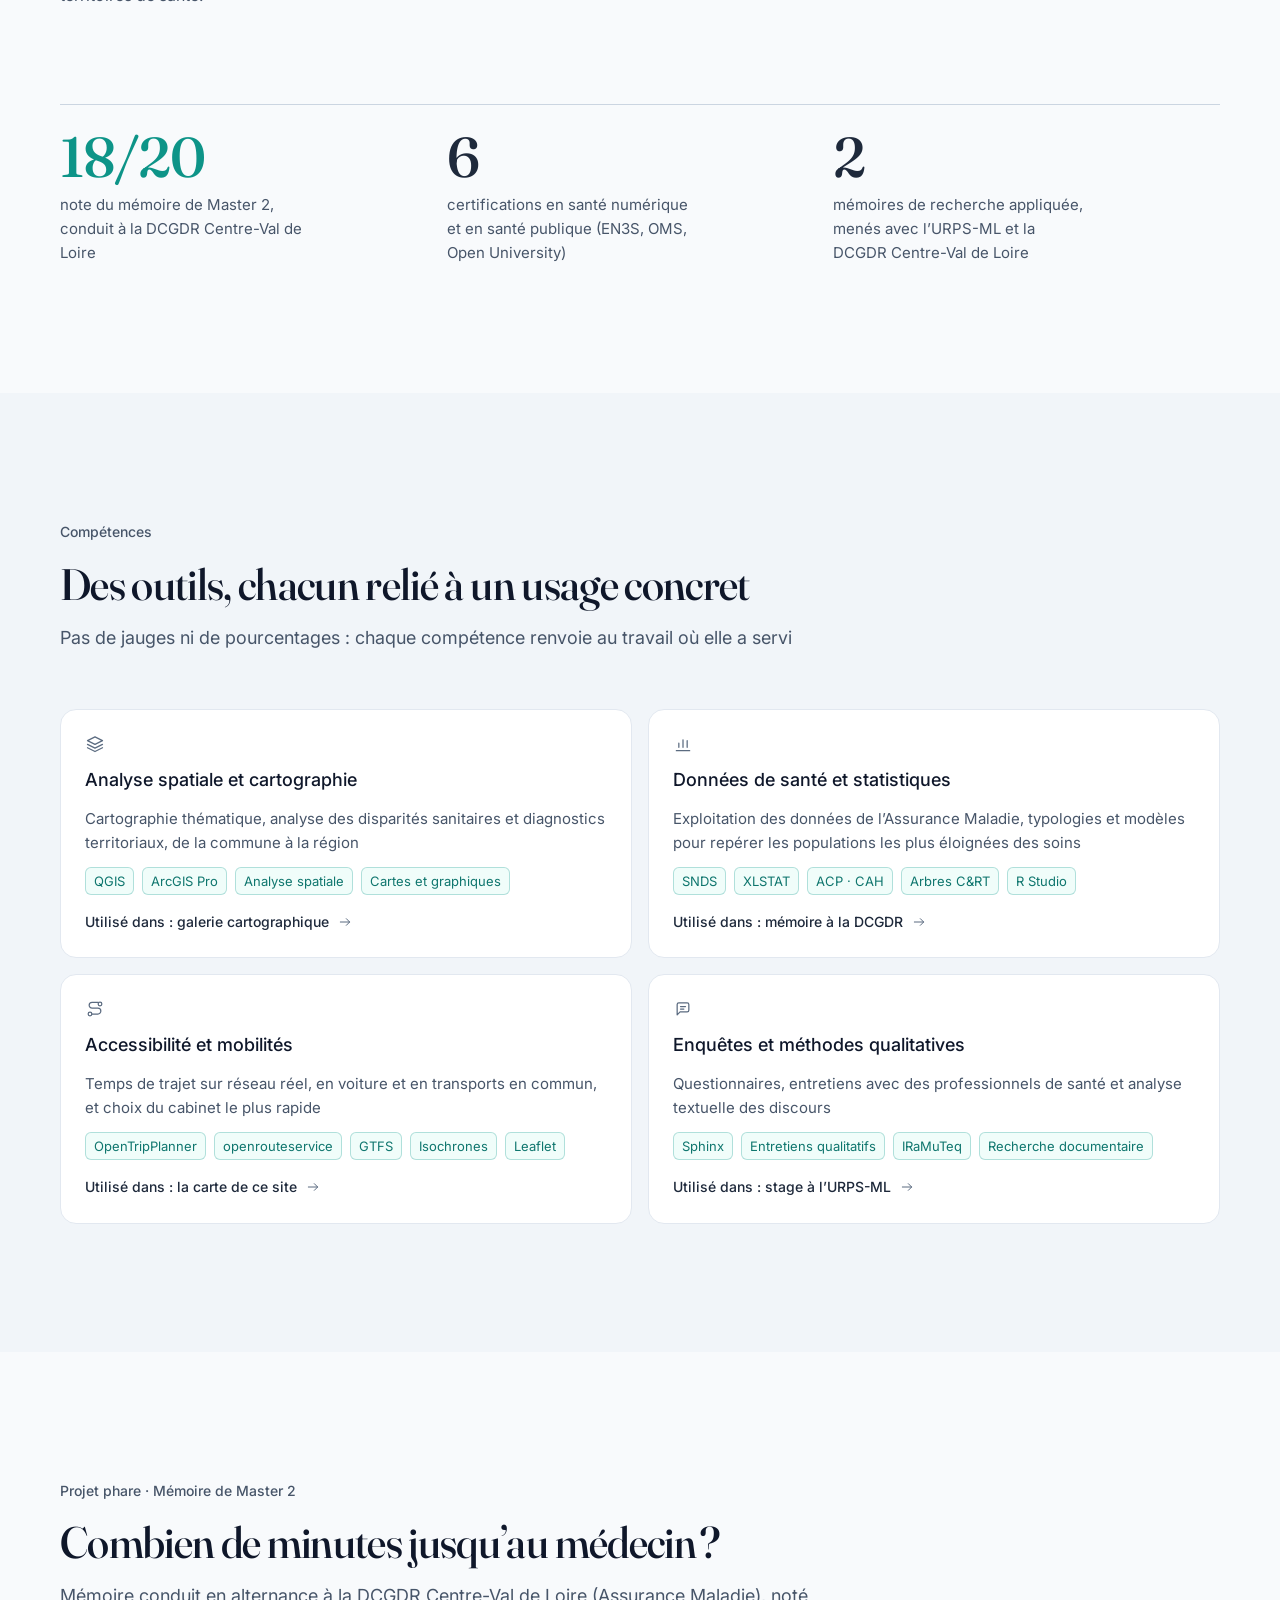
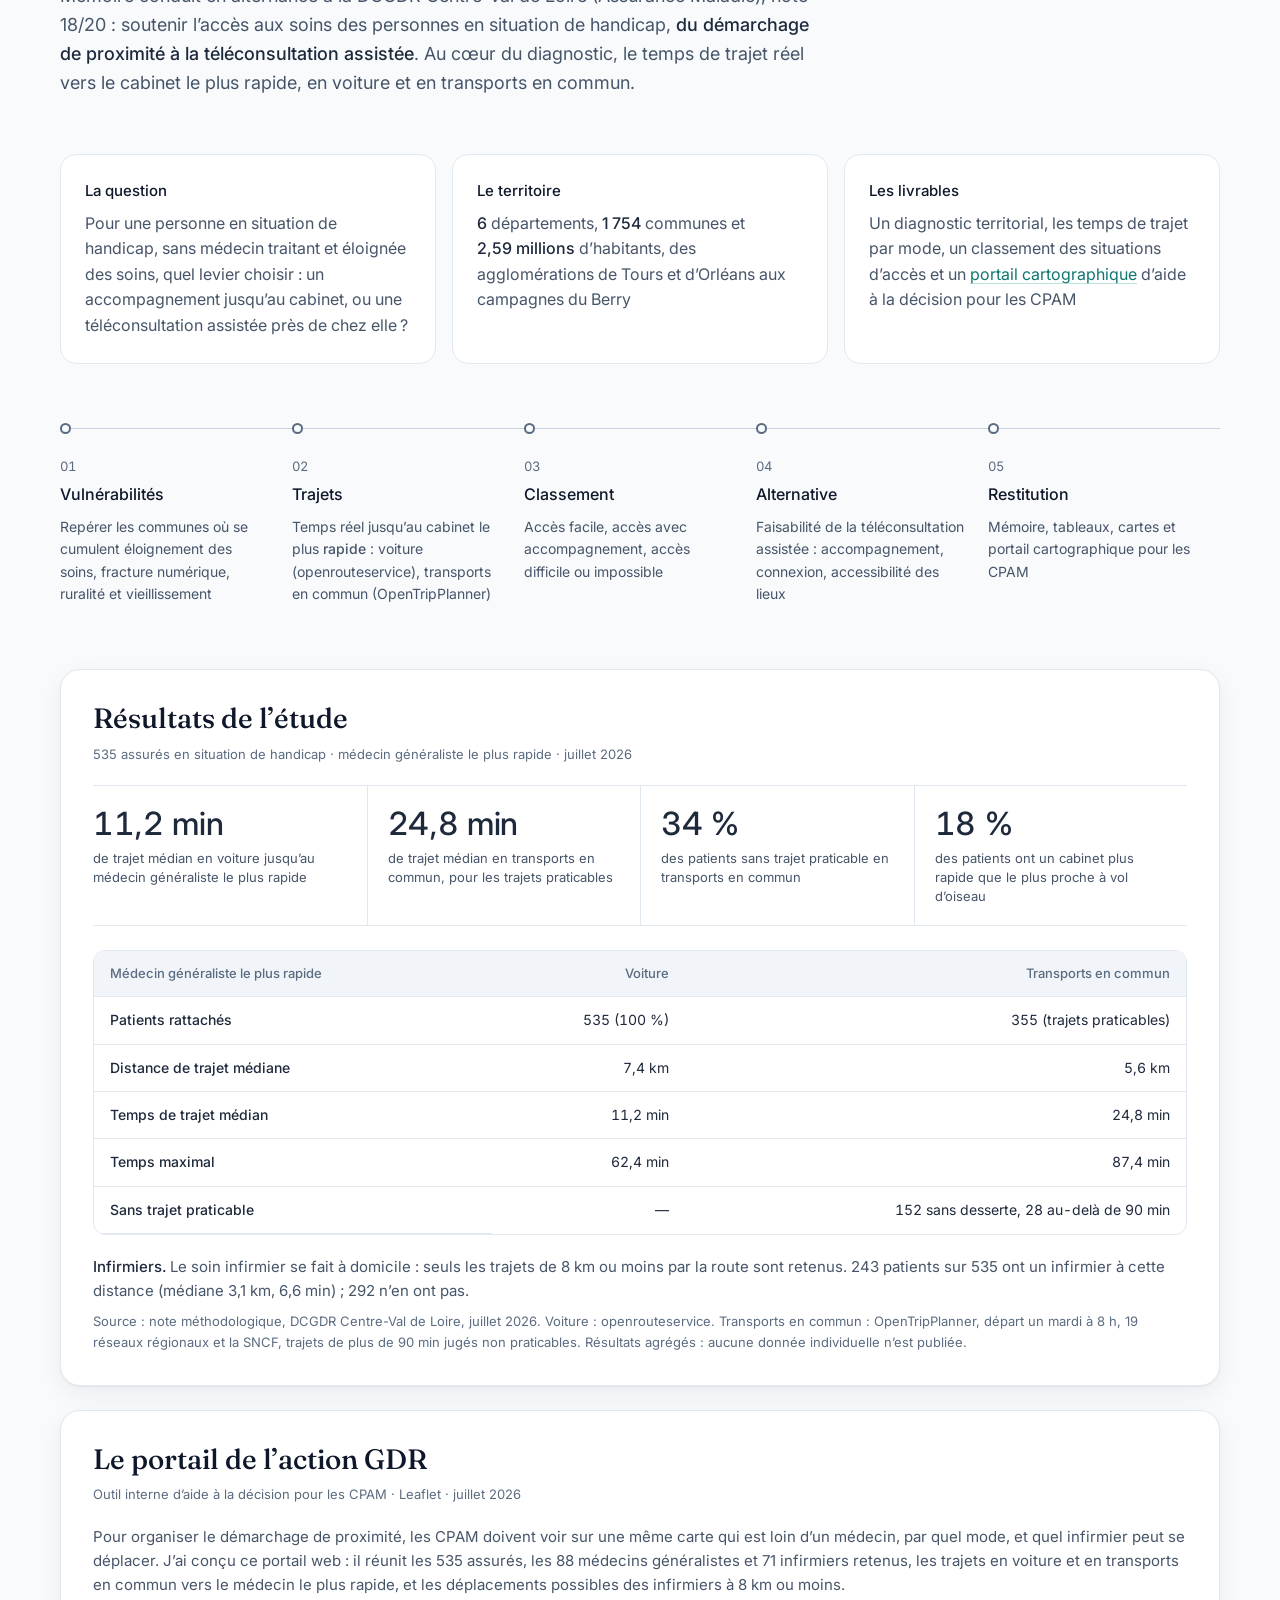
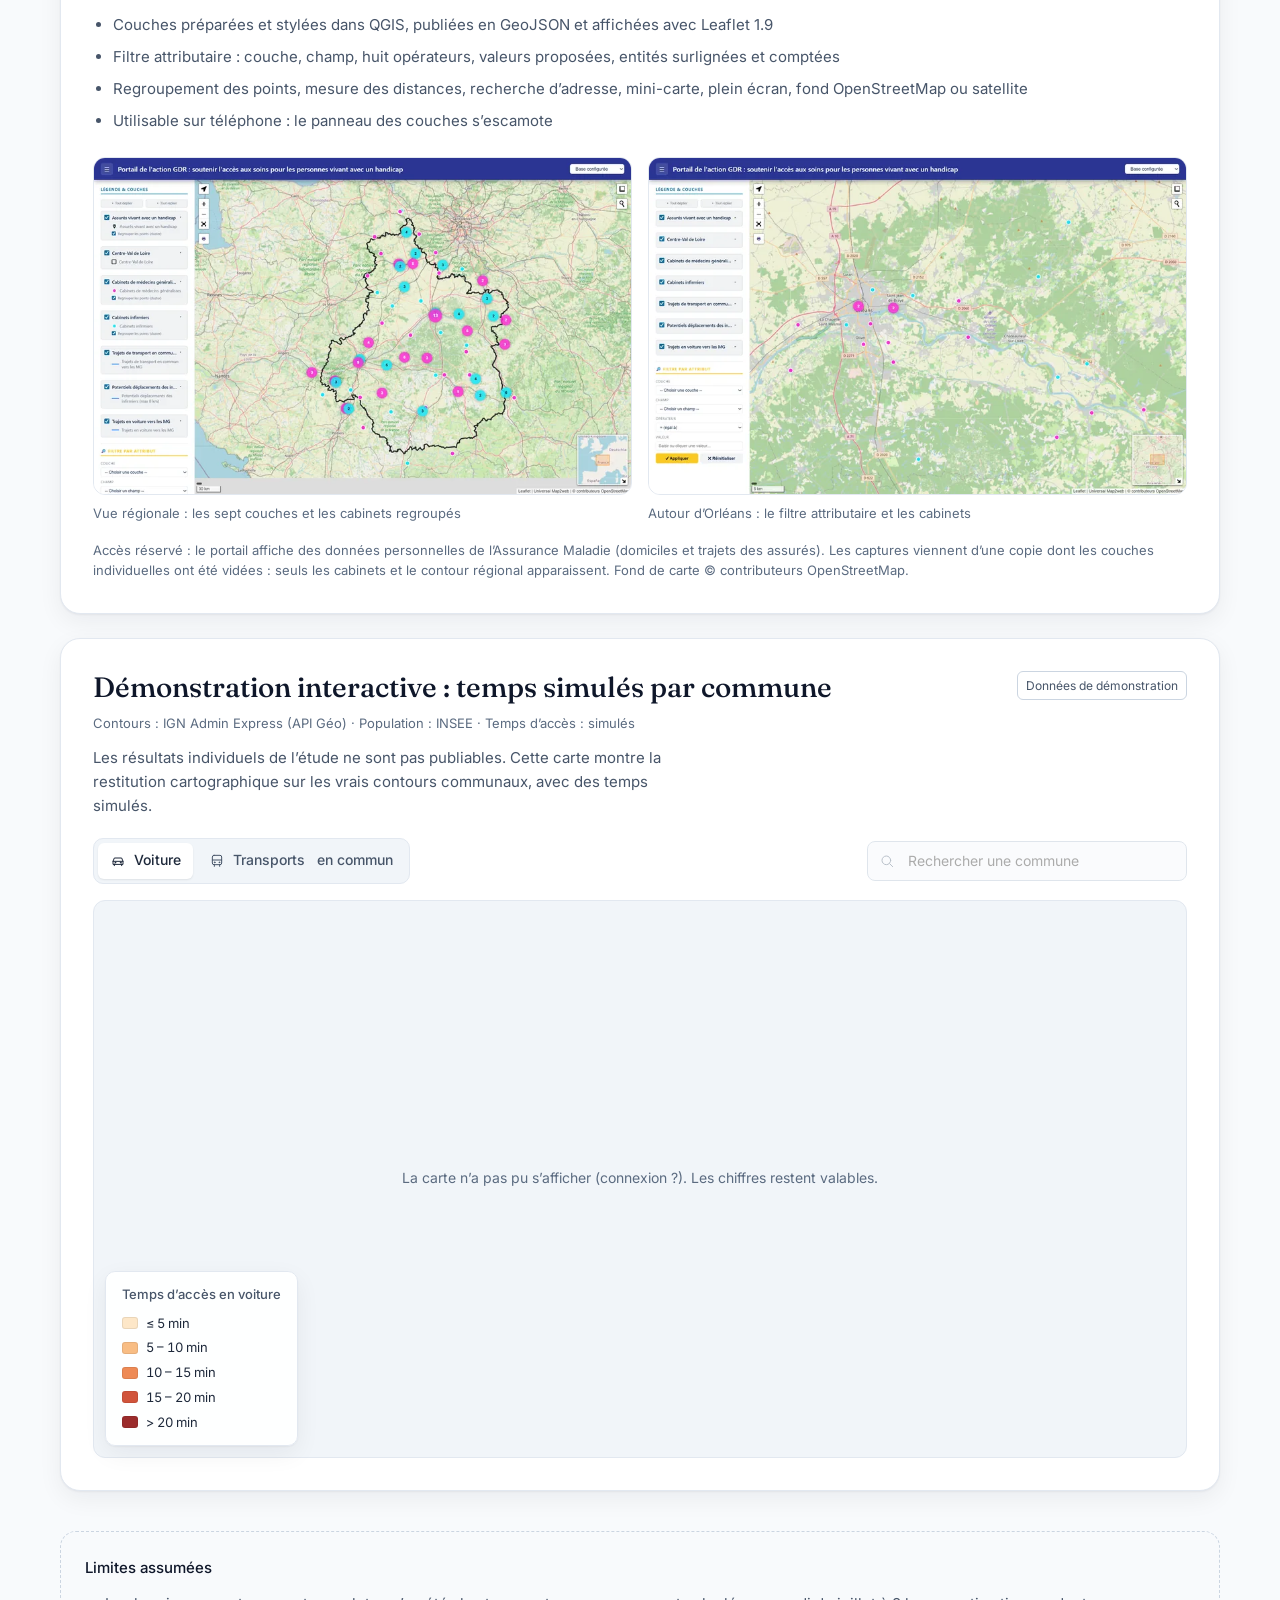
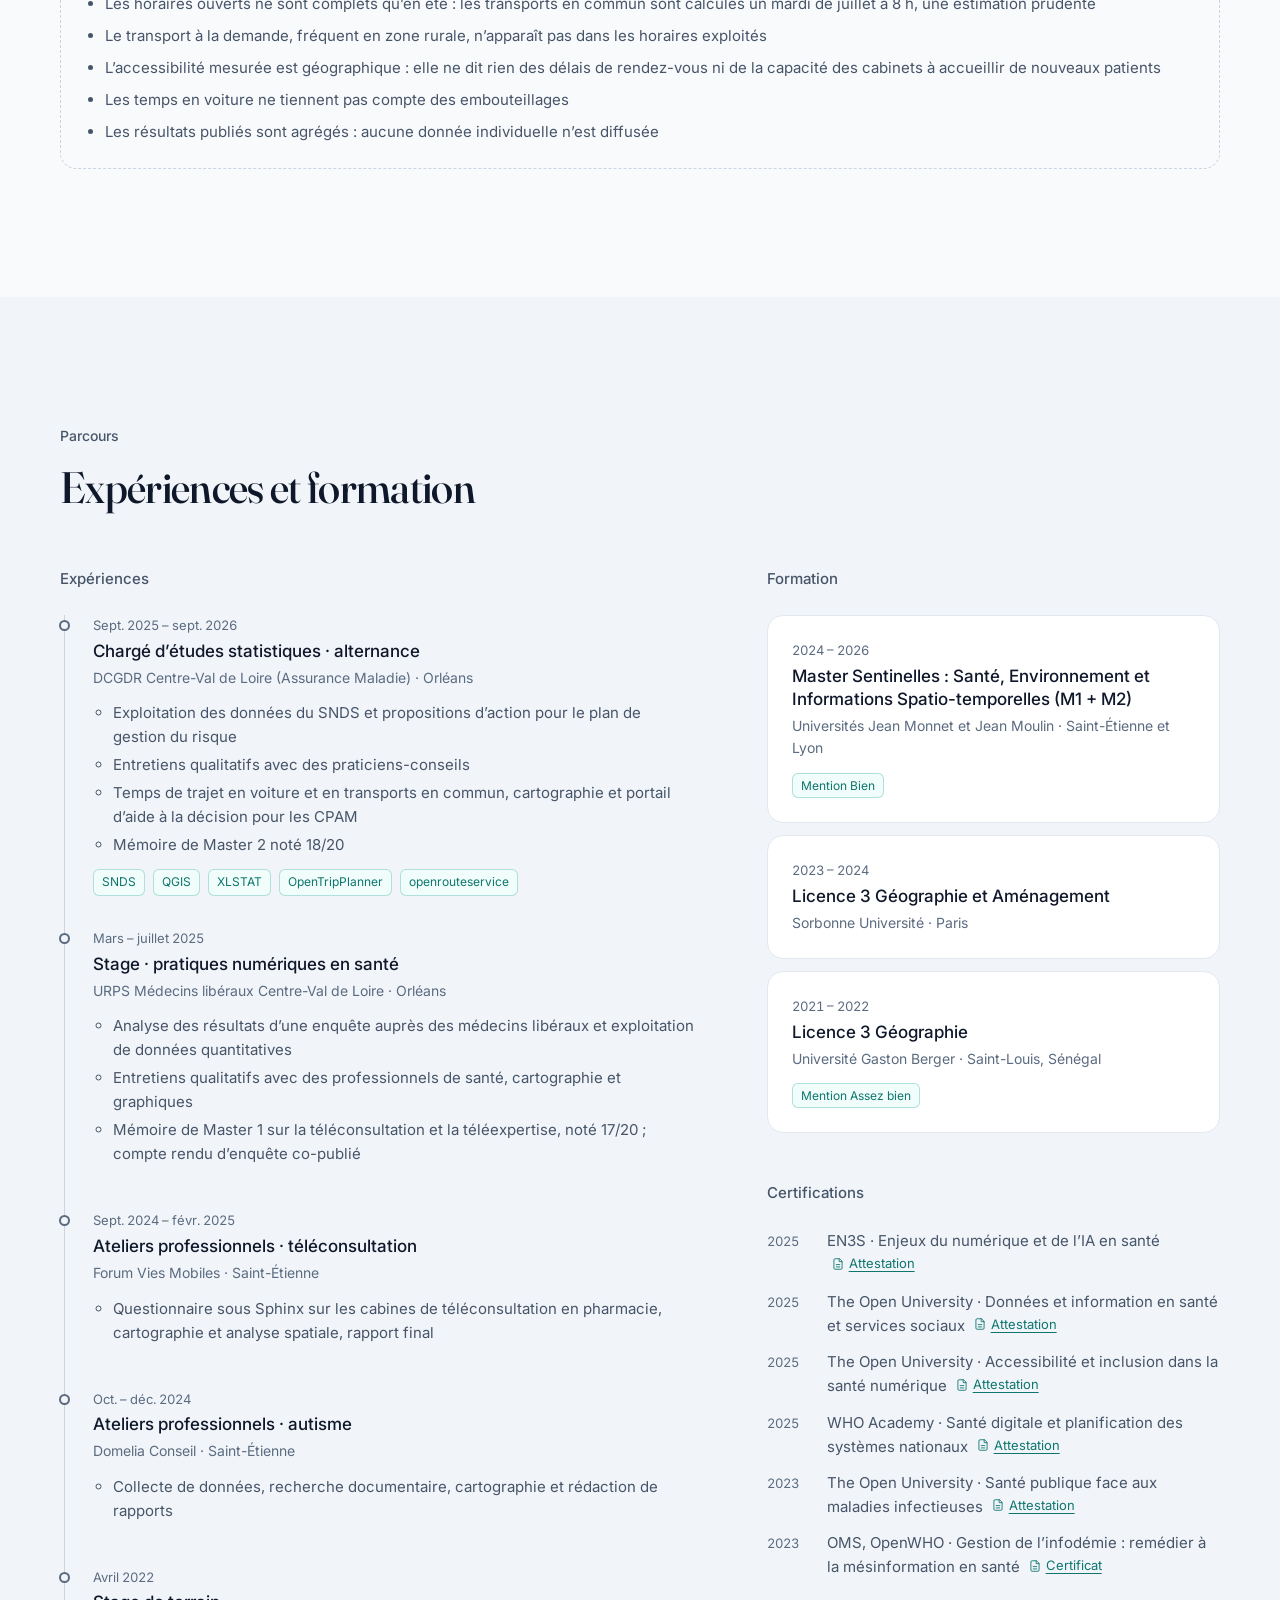
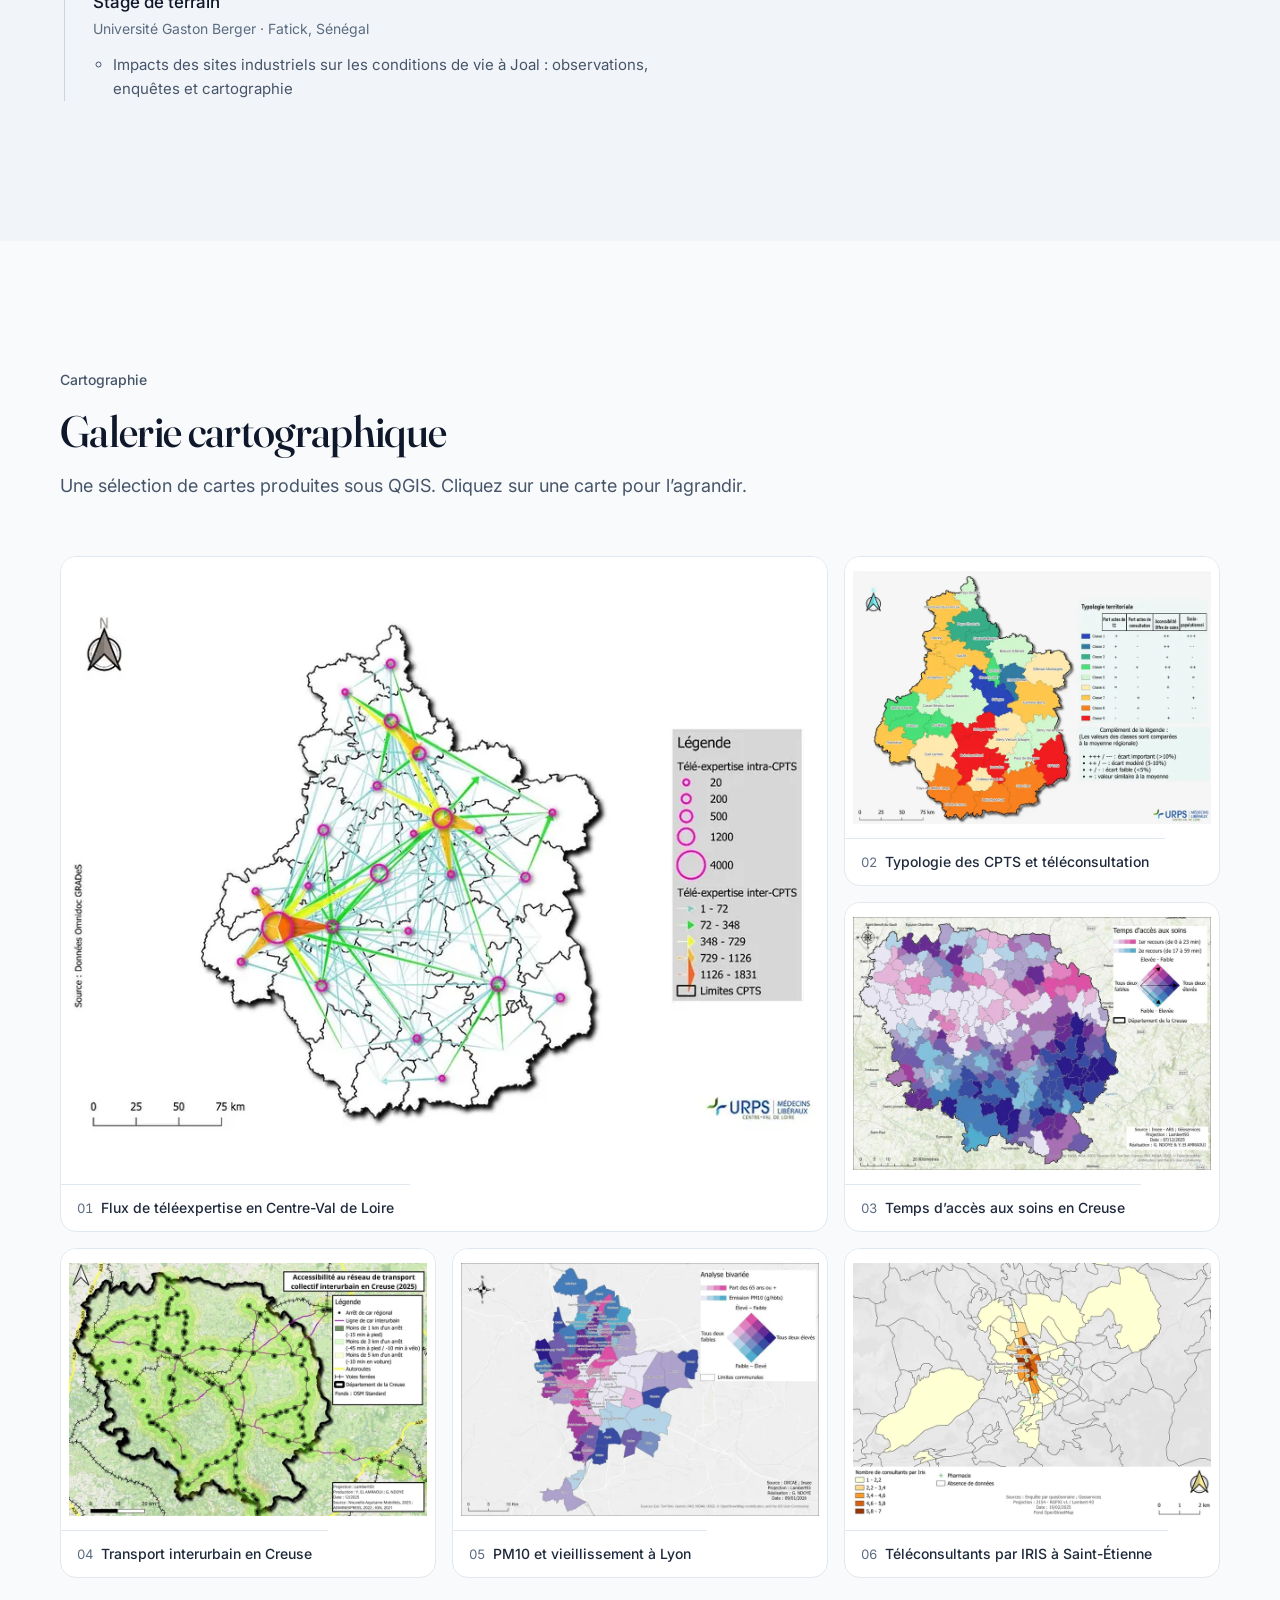
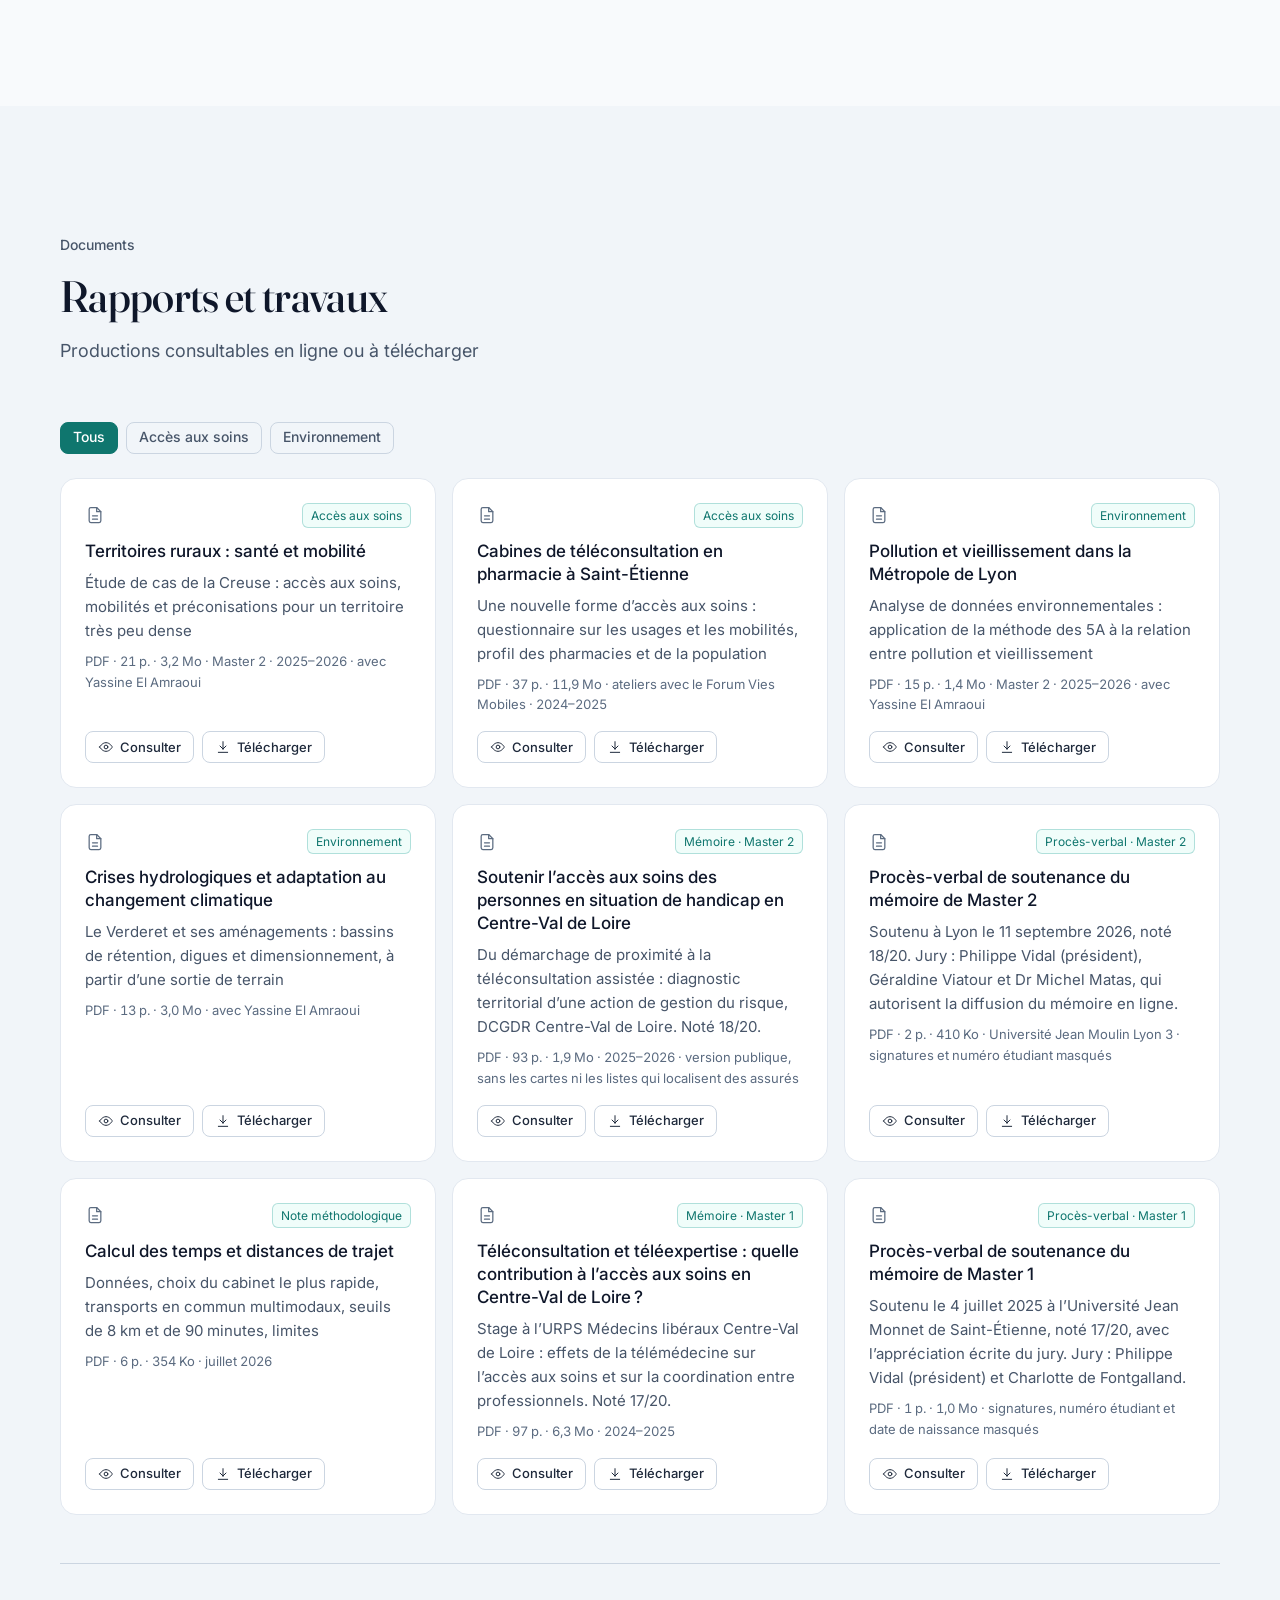
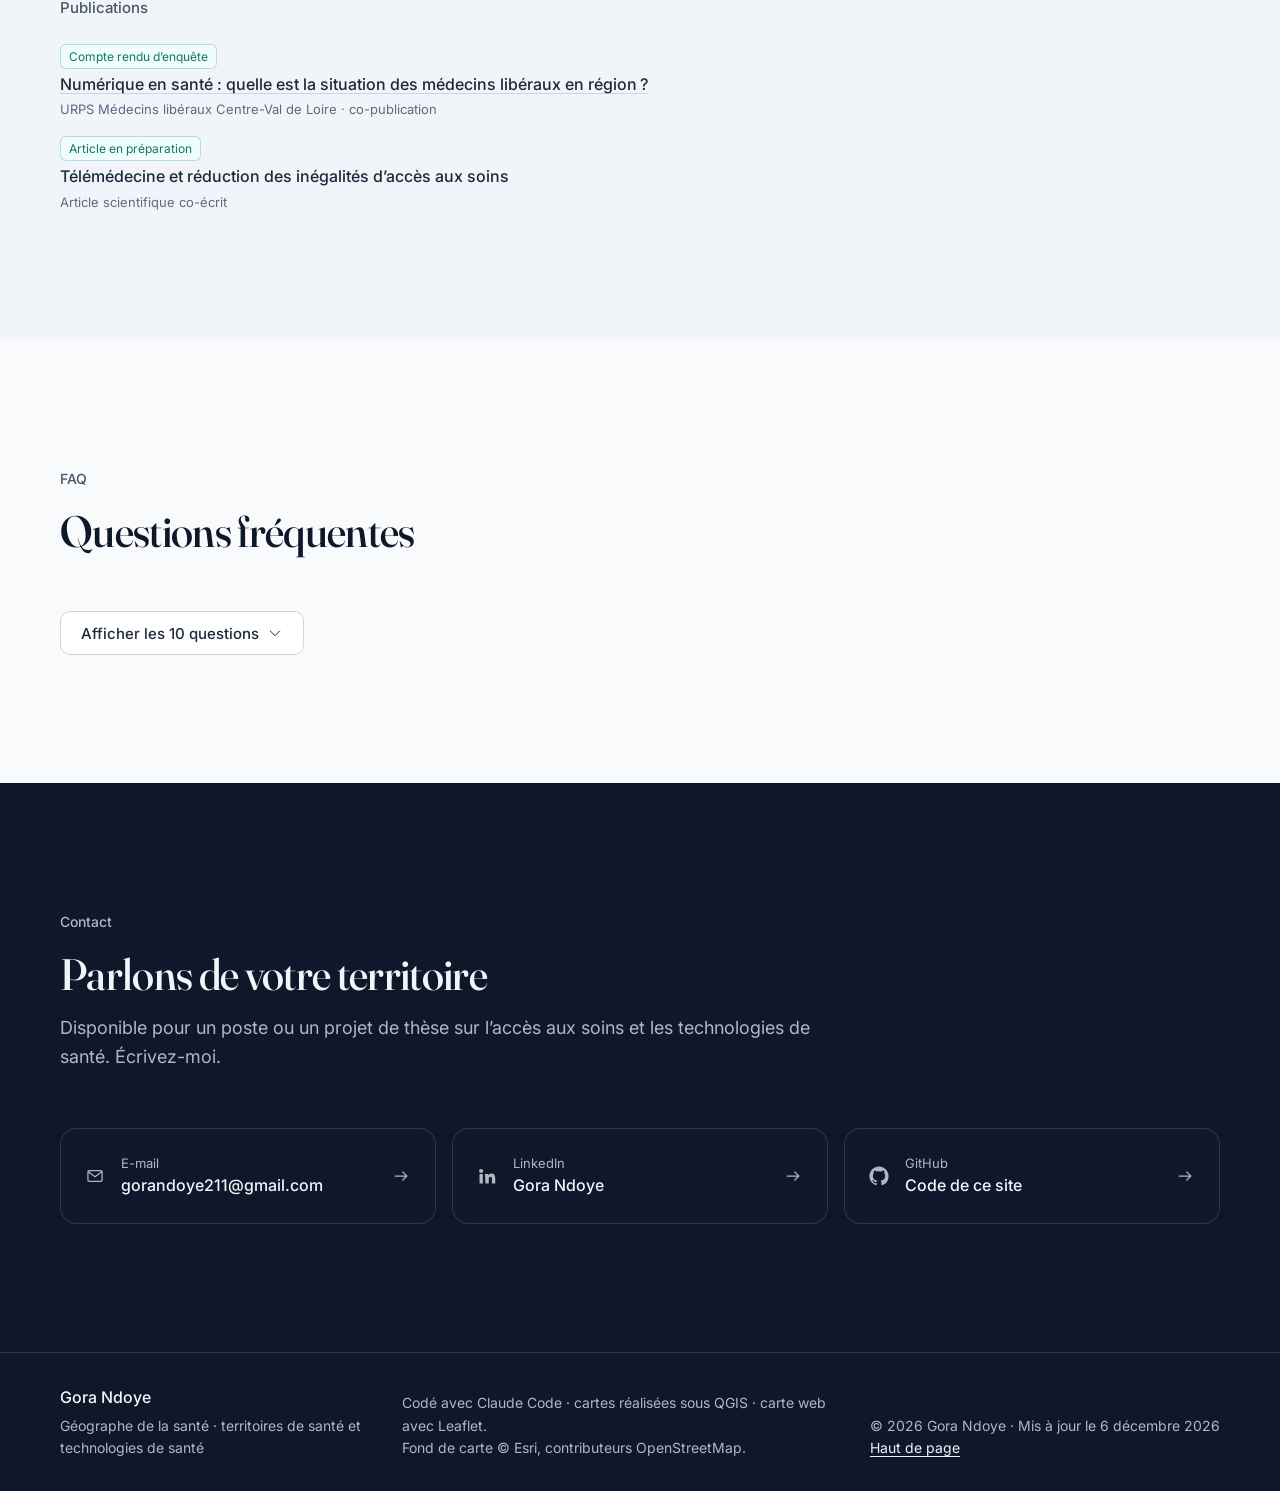
==== commit 0b7ae7f3: "FAQ repliée derrière un bouton « Afficher les 10 questions » La liste occupe environ 320 px au lieu " ====
--- a/index.html
+++ b/index.html
@@ -647,6 +647,8 @@
           <p class="kicker">FAQ</p>
           <h2 id="faq-titre">Questions fréquentes</h2>
         </header>
+        <details class="faq-bloc" id="faq-liste">
+          <summary class="btn btn-ghost faq-bascule"><span class="quand-ferme">Afficher les 10 questions</span><span class="quand-ouvert">Masquer les questions</span><svg class="icon faq-bascule-chev" aria-hidden="true"><use href="#i-chev-right"/></svg></summary>
         <div class="faq">
           <details class="faq-item">
             <summary>Êtes-vous disponible, et où&#8239;?<svg class="icon faq-chev" aria-hidden="true"><use href="#i-chev-right"/></svg></summary>
@@ -689,6 +691,7 @@
             <p>Par e-mail ou sur LinkedIn : les liens sont dans la section <a href="#contact">Contact</a>, juste en dessous.</p>
           </details>
         </div>
+        </details>
       </div>
     </section>
 
--- a/css/style.css
+++ b/css/style.css
@@ -887,6 +887,15 @@
 .faq-chev { width: 18px; height: 18px; color: var(--ink-faint); transition: transform 0.2s var(--ease), color 0.15s var(--ease); }
 .faq-item[open] .faq-chev { transform: rotate(90deg); color: var(--accent-strong); }
 .faq-item p { max-width: 68ch; margin: -4px 0 20px; color: var(--ink-soft); }
+/* La liste entière reste repliée derrière un bouton, pour ne pas allonger la page */
+.faq-bloc > summary { list-style: none; }
+.faq-bloc > summary::-webkit-details-marker { display: none; }
+.faq-bascule .quand-ouvert,
+.faq-bloc[open] > .faq-bascule .quand-ferme { display: none; }
+.faq-bloc[open] > .faq-bascule .quand-ouvert { display: inline; }
+.faq-bascule-chev { width: 16px; height: 16px; transform: rotate(90deg); transition: transform 0.2s var(--ease); }
+.faq-bloc[open] > .faq-bascule .faq-bascule-chev { transform: rotate(-90deg); }
+.faq-bloc[open] > .faq { margin-top: 24px; }
 
 /* 7. Carte interactive (Leaflet) ------------------------------------------- */
 .leaflet-container { background: var(--bg-alt); font-family: var(--font-body); }
